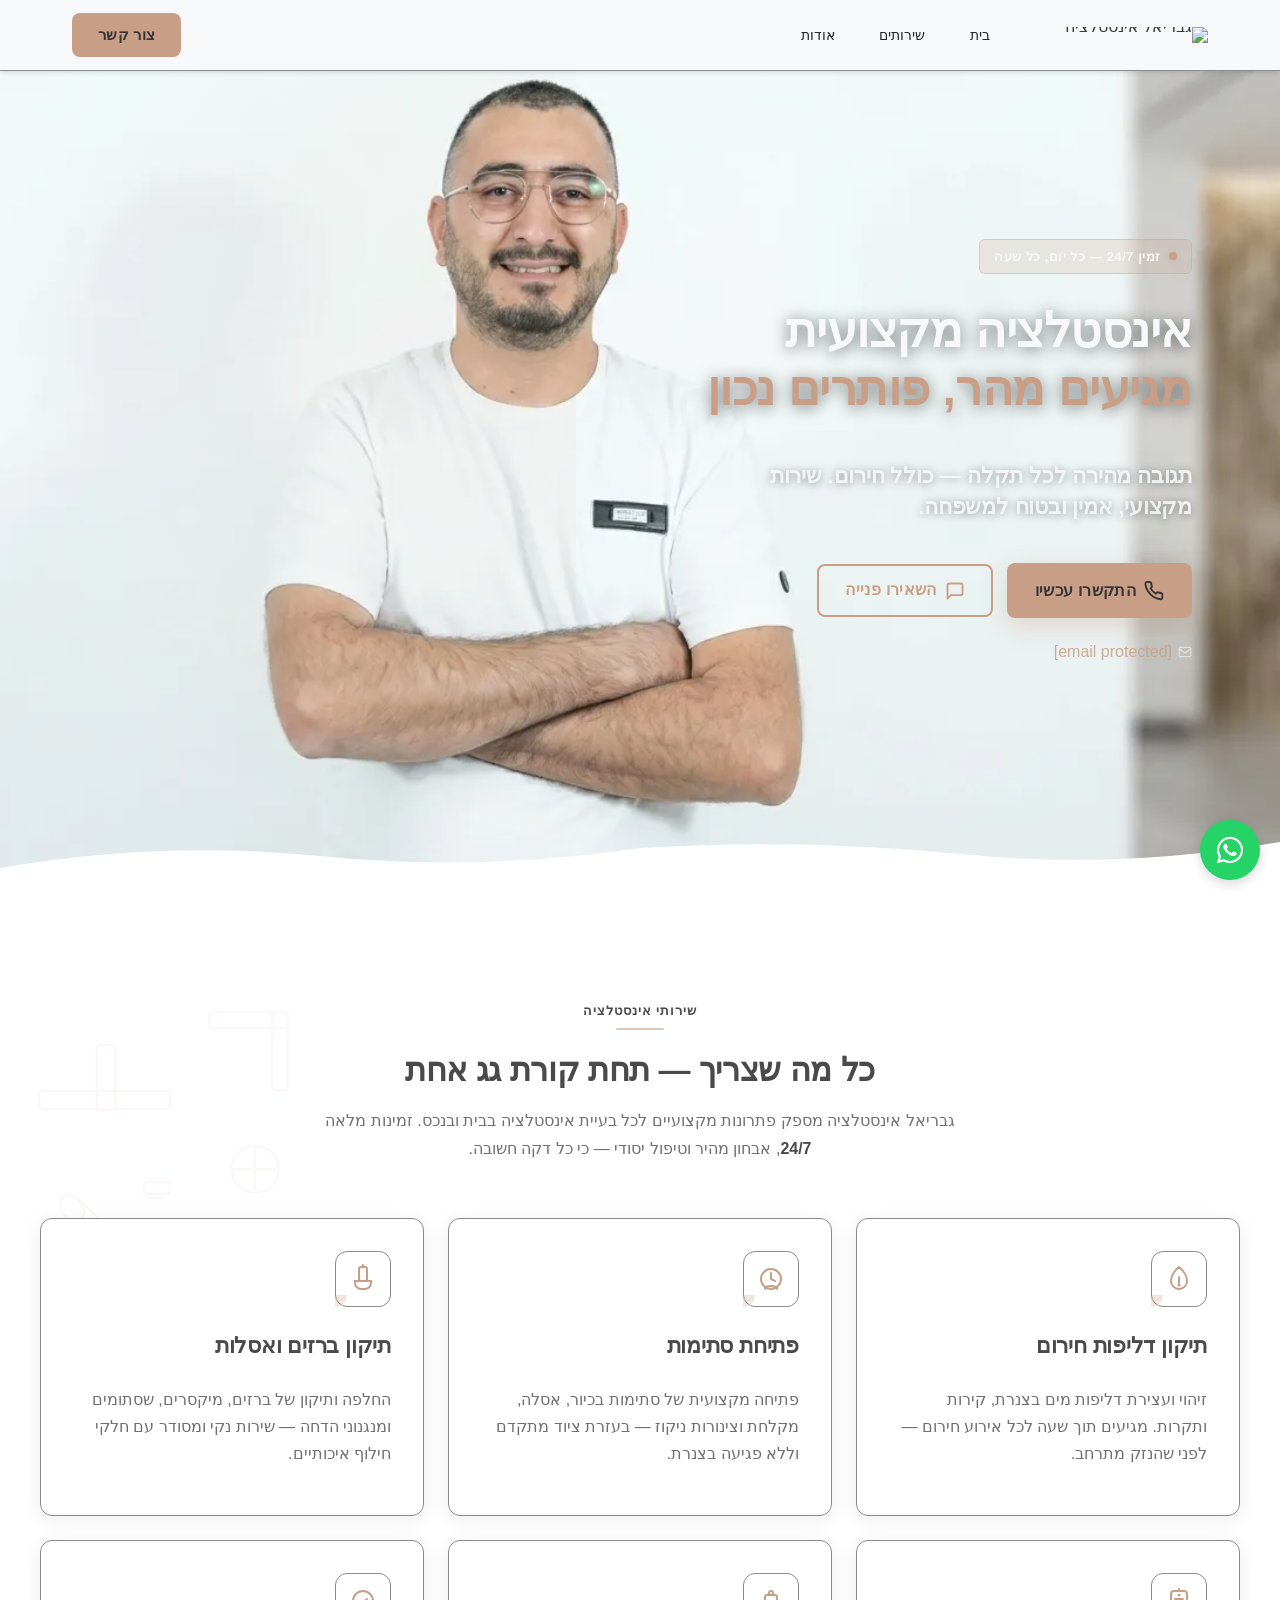
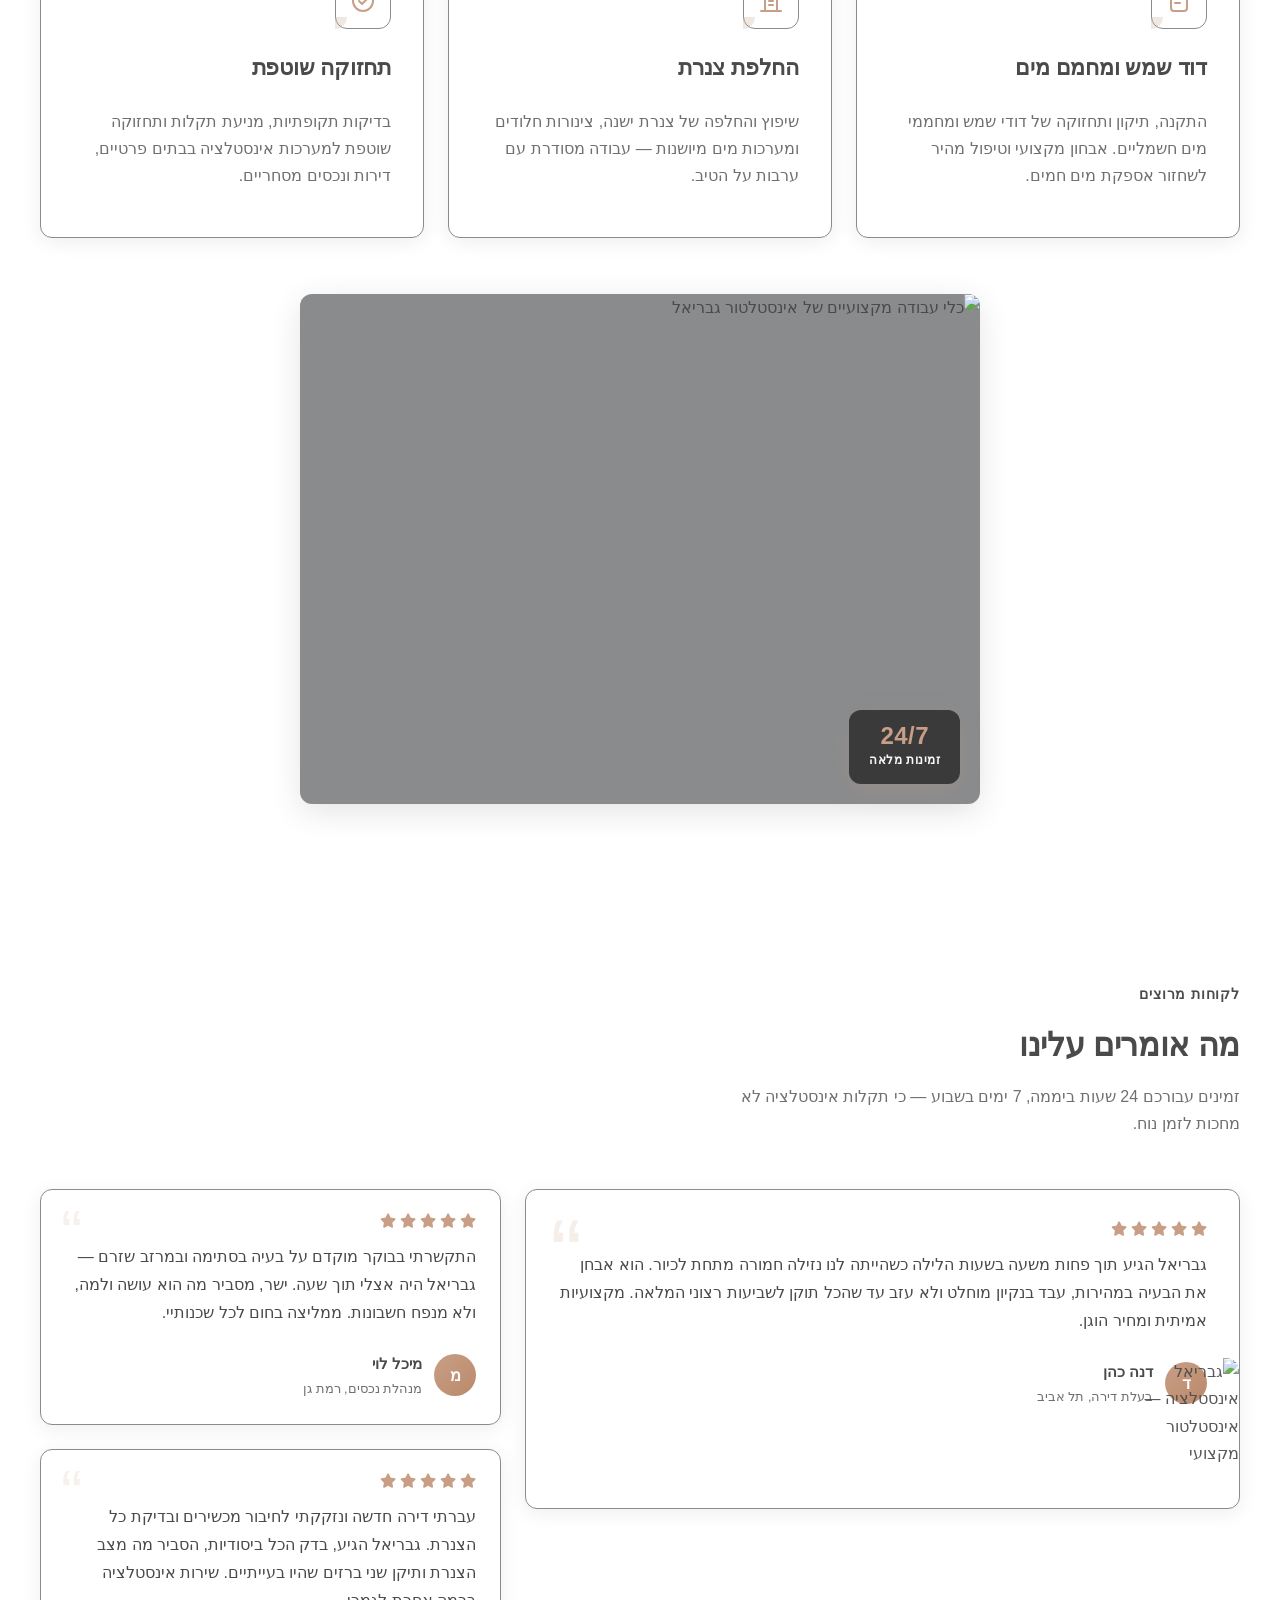
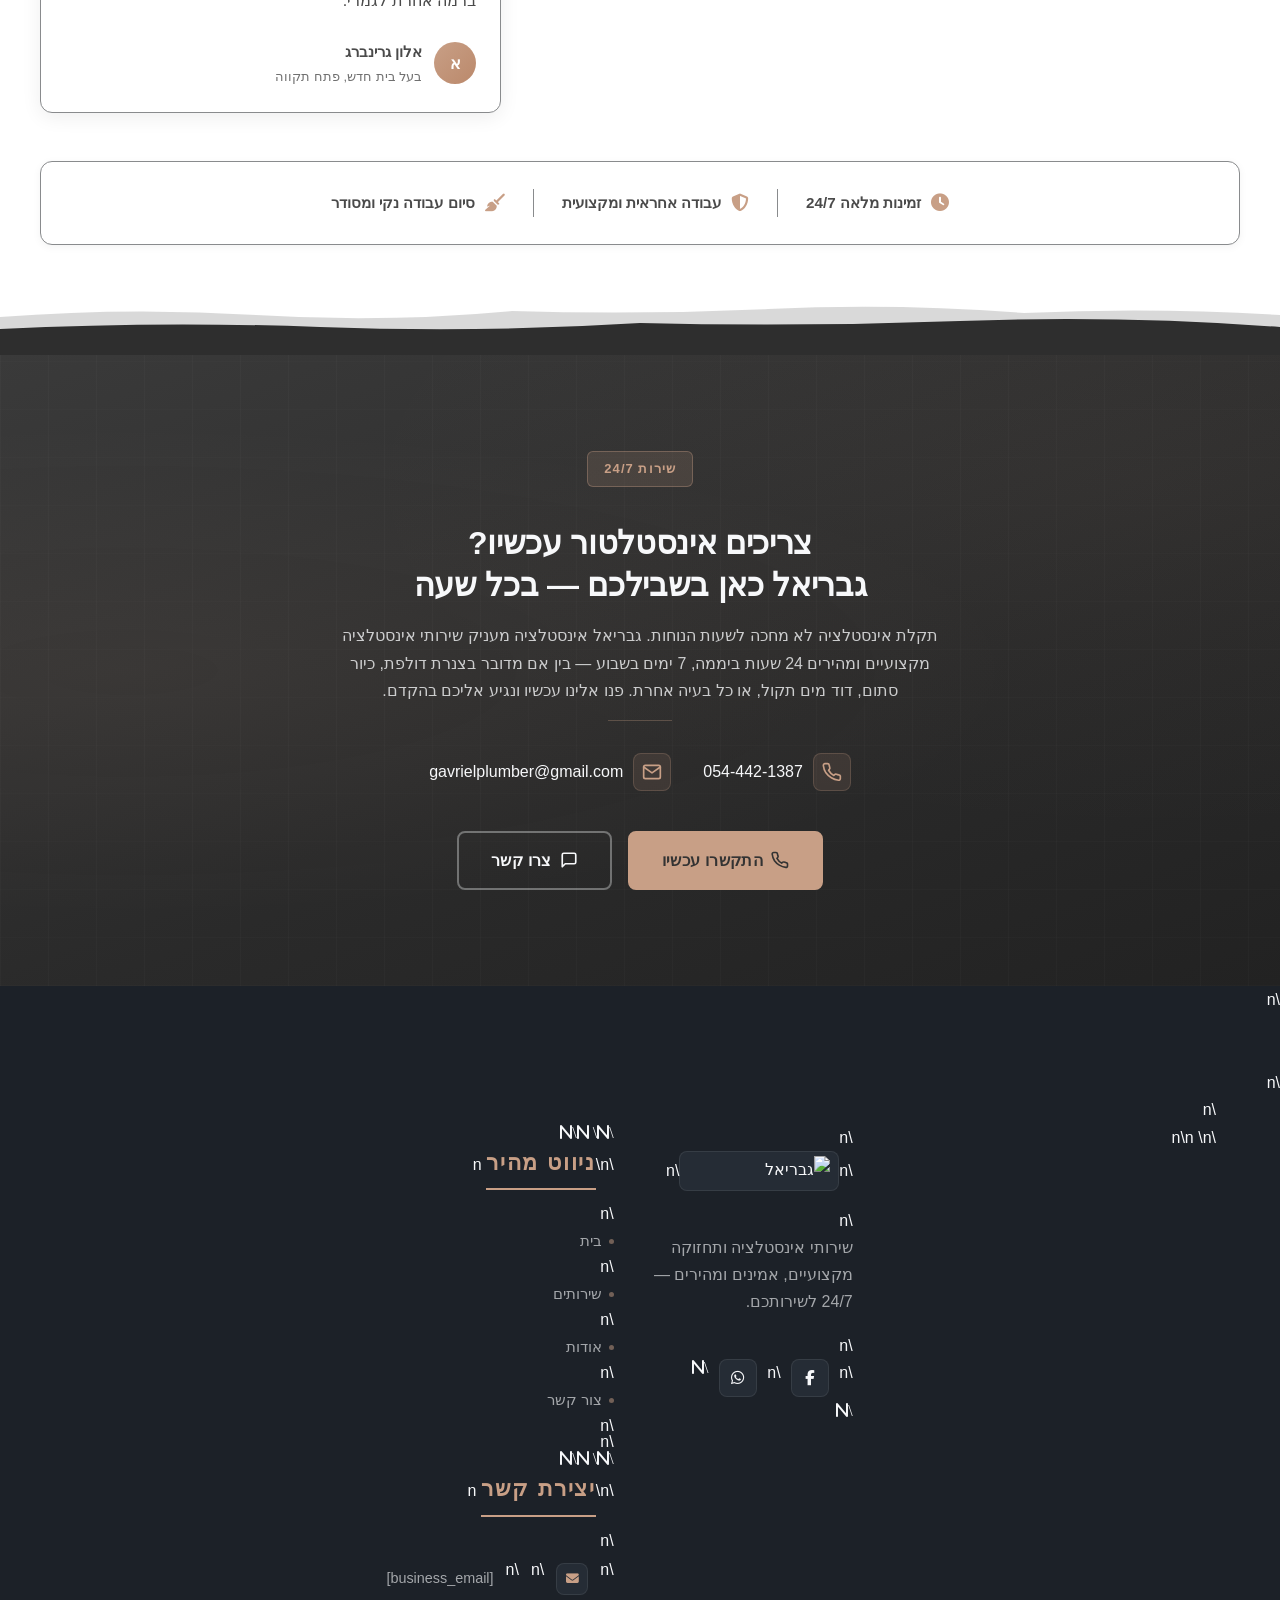
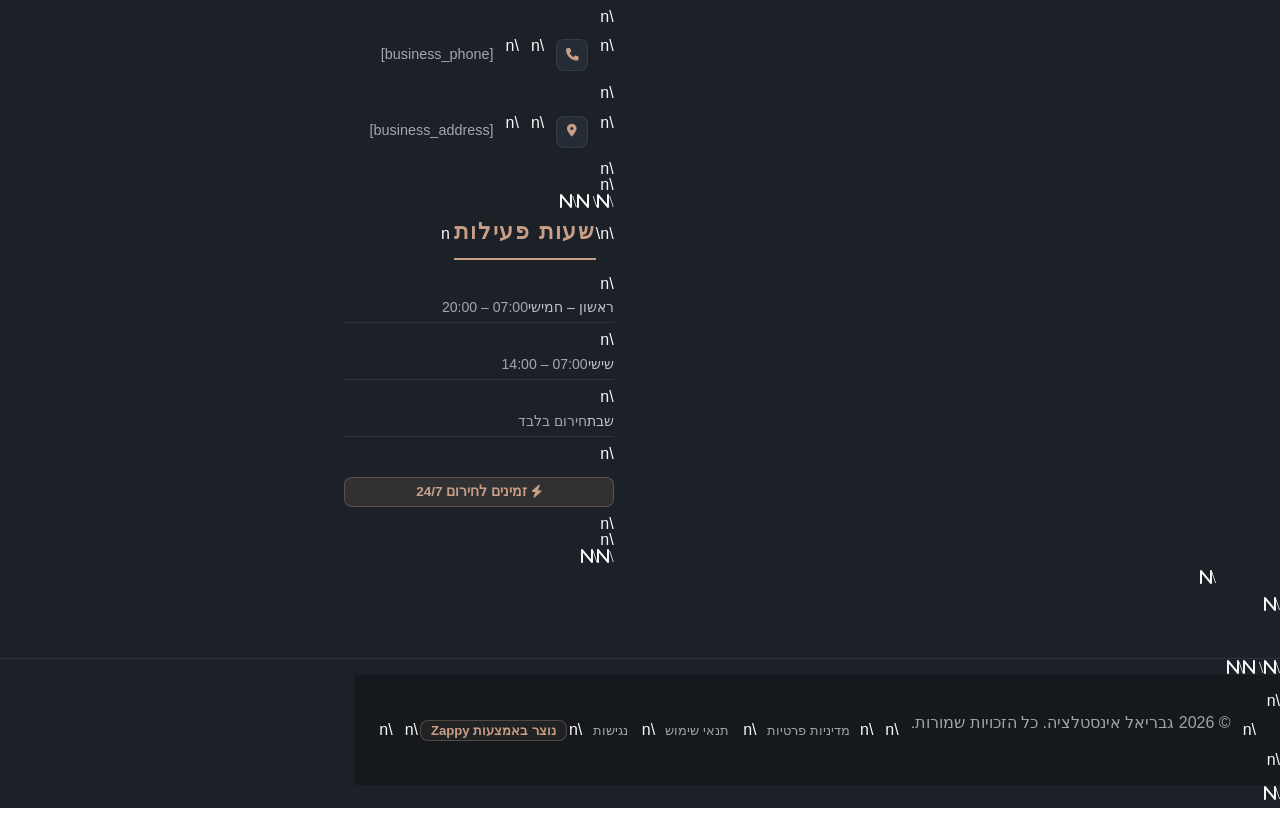
==== public/index.html @ a8f25901 "Incremental sync: 1 page(s) — update_image" ====
<!DOCTYPE html>
<html lang="he" dir="rtl">
<head>
    <meta charset="UTF-8">
    <meta name="viewport" content="width=device-width, initial-scale=1.0">
    <meta name="robots" content="index, follow">
    <title>שירותי אינסטלציה — גבריאל אינסטלציה</title>
    <meta name="description" content="גבריאל אינסטלציה מציע שירותי אינסטלציה מקצועיים 24 שעות ביממה. תקלת צנרת? נזילה דחופה? אנחנו כאן עבורך בכל שעה — מהיר, אמין ומנוסה.">
    <meta name="keywords" content="שירותי אינסטלציה, אינסטלטור דחוף 24 שעות, גבריאל אינסטלציה, אינסטלטור מקצועי, תיקון נזילות">
    
    <!-- Favicons -->
    <link rel="icon" type="image/x-icon" href="/assets/favicon.ico">
    <link rel="icon" type="image/png" sizes="16x16" href="/assets/favicon-16x16.png">
    <link rel="icon" type="image/png" sizes="32x32" href="/assets/favicon-32x32.png">
    <link rel="icon" type="image/png" sizes="48x48" href="/assets/favicon-48x48.png">
    <link rel="icon" type="image/png" sizes="192x192" href="/assets/favicon-192x192.png">
    <link rel="icon" type="image/png" sizes="512x512" href="/assets/favicon-512x512.png">
    <link rel="apple-touch-icon" href="/assets/apple-touch-icon.png">
    <!-- Zappy Analytics -->
<script>
(function() {
  'use strict';
  
  // Configuration
  var config = {
    websiteId: '5405b3c3-1eac-4d41-bb6d-a1b0790832ee',
    apiUrl: 'https://api.zappy5.com/api/analytics/track',
    sessionDuration: 30 * 60 * 1000, // 30 minutes
    visitorDuration: 30 * 24 * 60 * 60 * 1000, // 30 days
    trackPageViews: true,
    trackClicks: true,
    trackFormSubmissions: true
  };
  
  // Generate or retrieve persistent visitor ID (30 days)
  function getVisitorId() {
    var visitorKey = 'zappy_visitor_' + config.websiteId;
    var visitor = null;
    
    try {
      visitor = localStorage.getItem(visitorKey);
      if (visitor) {
        var visitorData = JSON.parse(visitor);
        var now = Date.now();
        
        // Check if visitor ID is still valid (30 days)
        if (now - visitorData.created < config.visitorDuration) {
          // Update last seen timestamp
          visitorData.lastSeen = now;
          localStorage.setItem(visitorKey, JSON.stringify(visitorData));
          return visitorData.id;
        }
      }
    } catch (e) {
      console.warn('Zappy Analytics: LocalStorage not available');
    }
    
    // Generate new visitor ID
    var newVisitorId = 'zv_' + Date.now() + '_' + Math.random().toString(36).substr(2, 9);
    
    try {
      localStorage.setItem(visitorKey, JSON.stringify({
        id: newVisitorId,
        created: Date.now(),
        lastSeen: Date.now()
      }));
    } catch (e) {
      // Continue without local storage
    }
    
    return newVisitorId;
  }
  
  // Generate or retrieve session ID (30 minutes)
  function getSessionId() {
    var sessionKey = 'zappy_session_' + config.websiteId;
    var session = null;
    
    try {
      session = sessionStorage.getItem(sessionKey);
      if (session) {
        var sessionData = JSON.parse(session);
        var now = Date.now();
        
        // Check if session is still valid
        if (now - sessionData.timestamp < config.sessionDuration) {
          // Update timestamp
          sessionData.timestamp = now;
          sessionStorage.setItem(sessionKey, JSON.stringify(sessionData));
          return sessionData.id;
        }
      }
    } catch (e) {
      console.warn('Zappy Analytics: SessionStorage not available');
    }
    
    // Generate new session ID
    var newSessionId = 'zs_' + Date.now() + '_' + Math.random().toString(36).substr(2, 9);
    
    try {
      sessionStorage.setItem(sessionKey, JSON.stringify({
        id: newSessionId,
        timestamp: Date.now()
      }));
    } catch (e) {
      // Continue without session storage
    }
    
    return newSessionId;
  }
  
  var visitorId = getVisitorId();
  var sessionId = getSessionId();
  
  // Track an event
  function trackEvent(eventType, data) {
    data = data || {};
    
    var eventData = {
      website_id: config.websiteId,
      event_type: eventType,
      page_path: window.location.pathname,
      referrer: document.referrer || 'direct',
      visitor_id: visitorId,
      session_id: sessionId,
      metadata: data
    };
    
    // Use sendBeacon if available (better for page unload events)
    if (navigator.sendBeacon) {
      var blob = new Blob([JSON.stringify(eventData)], { type: 'application/json' });
      navigator.sendBeacon(config.apiUrl, blob);
    } else {
      // Fallback to fetch
      fetch(config.apiUrl, {
        method: 'POST',
        headers: {
          'Content-Type': 'application/json'
        },
        body: JSON.stringify(eventData),
        keepalive: true
      }).catch(function(error) {
        console.warn('Zappy Analytics: Failed to track event', error);
      });
    }
  }
  
  // Track page view
  if (config.trackPageViews) {
    trackEvent('pageview', {
      title: document.title,
      url: window.location.href
    });
  }
  
  // Track clicks on important elements
  if (config.trackClicks) {
    document.addEventListener('click', function(e) {
      var target = e.target;
      
      // Track button clicks (counted as actions)
      if (target.tagName === 'BUTTON' || target.closest('button')) {
        var button = target.tagName === 'BUTTON' ? target : target.closest('button');
        trackEvent('click', {
          element: 'button',
          text: button.textContent.trim().substring(0, 100),
          id: button.id || null,
          class: button.className || null
        });
      }
      
      // Track link clicks (navigation - not counted as actions)
      else if (target.tagName === 'A' || target.closest('a')) {
        var link = target.tagName === 'A' ? target : target.closest('a');
        trackEvent('navigation', {
          element: 'link',
          text: link.textContent.trim().substring(0, 100),
          href: link.href,
          external: link.hostname !== window.location.hostname
        });
      }
    }, true);
  }
  
  // Track form submissions
  if (config.trackFormSubmissions) {
    document.addEventListener('submit', function(e) {
      var form = e.target;
      
      trackEvent('form_submit', {
        form_id: form.id || null,
        form_name: form.name || null,
        form_action: form.action || null,
        form_method: form.method || 'GET'
      });
    }, true);
  }
  
  // Track time on page (send on page unload)
  var pageLoadTime = Date.now();
  
  window.addEventListener('beforeunload', function() {
    var timeOnPage = Math.floor((Date.now() - pageLoadTime) / 1000); // in seconds
    
    trackEvent('page_unload', {
      time_on_page: timeOnPage,
      page_path: window.location.pathname
    });
  });
  
  // Expose tracking function globally for custom events
  window.zappyAnalytics = {
    track: trackEvent,
    getVisitorId: function() { return visitorId; },
    getSessionId: function() { return sessionId; }
  };
  
})();
</script>
<!-- End Zappy Analytics -->
    <meta property="og:title" content="שירותי אינסטלציה — גבריאל אינסטלציה">
    <meta property="og:description" content="גבריאל אינסטלציה מציע שירותי אינסטלציה מקצועיים 24 שעות ביממה. תקלת צנרת? נזילה דחופה? אנחנו כאן עבורך בכל שעה — מהיר, אמין ומנוסה.">
    <meta name="twitter:card" content="summary_large_image">
    <meta name="twitter:title" content="שירותי אינסטלציה — גבריאל אינסטלציה">
    <meta name="twitter:description" content="גבריאל אינסטלציה מציע שירותי אינסטלציה מקצועיים 24 שעות ביממה. תקלת צנרת? נזילה דחופה? אנחנו כאן עבורך בכל שעה — מהיר, אמין ומנוסה.">
    <meta property="og:type" content="website">
  <meta property="og:locale" content="he_IL">
  
  
  
  
  
  <link rel="stylesheet" href="https://cdnjs.cloudflare.com/ajax/libs/font-awesome/6.4.0/css/all.min.css">

    <!-- Favicons -->
    <link rel="icon" type="image/x-icon" href="/assets/favicon.ico">
    <link rel="icon" type="image/png" sizes="16x16" href="/assets/favicon-16x16.png">
    <link rel="icon" type="image/png" sizes="32x32" href="/assets/favicon-32x32.png">
    <link rel="icon" type="image/png" sizes="48x48" href="/assets/favicon-48x48.png">
    <link rel="icon" type="image/png" sizes="192x192" href="/assets/favicon-192x192.png">
    <link rel="icon" type="image/png" sizes="512x512" href="/assets/favicon-512x512.png">
    <link rel="apple-touch-icon" href="/assets/apple-touch-icon.png">
    <!-- Cookie Consent -->
    <link rel="stylesheet" href="https://cdn.jsdelivr.net/npm/vanilla-cookieconsent@3/dist/cookieconsent.css">
    <script src="https://cdn.jsdelivr.net/npm/vanilla-cookieconsent@3/dist/cookieconsent.umd.js"></script>
    <!-- Mickidum Accessibility Toolbar -->
    <script src="https://cdn.jsdelivr.net/gh/mickidum/acc_toolbar/acctoolbar/acctoolbar.min.js"></script>
    <link rel="stylesheet" href="/styles.css">

    <style id="zappy-dropdown-submenu-styles">
      /* ========== DESKTOP DROPDOWN SUBMENU STYLES ========== */
      /* Base styles for dropdown submenus - parent must be positioned */
      .nav-menu li:has(.sub-menu), nav li:has(.sub-menu), .navbar li:has(.sub-menu), #navMenu li:has(.sub-menu) { position: relative; }
      /* Submenu base - hidden by default */
      .nav-menu .sub-menu, nav .sub-menu, .navbar .sub-menu, #navMenu .sub-menu { display: block !important; position: absolute !important; top: 100%; left: 0; min-width: 220px; background: white; border-radius: 8px; box-shadow: 0 8px 25px rgba(0,0,0,0.15); padding: 8px 0; opacity: 0; visibility: hidden; transform: translateY(10px); transition: all 0.3s ease; z-index: 1000; list-style: none; pointer-events: none; }
      /* CRITICAL: Desktop hover styles to show dropdown */
      .nav-menu li:hover > .sub-menu, nav li:hover > .sub-menu, .navbar li:hover > .sub-menu, #navMenu li:hover > .sub-menu { opacity: 1 !important; visibility: visible !important; transform: translateY(0) !important; pointer-events: auto !important; }
      /* Submenu item styling */
      .sub-menu li { list-style: none; margin: 0; padding: 0; }
      .sub-menu a { display: block !important; padding: 10px 16px !important; color: var(--text-dark, #333) !important; font-weight: 500; text-decoration: none; white-space: nowrap; transition: background-color 0.2s; }
      .sub-menu .zappy-nav-child > a { padding-left: 28px !important; font-size: 0.9em !important; opacity: 0.85 !important; }
      [dir="rtl"] .sub-menu .zappy-nav-child > a, html[lang="he"] .sub-menu .zappy-nav-child > a, html[lang="ar"] .sub-menu .zappy-nav-child > a { padding-left: 10px !important; padding-right: 28px !important; }
      .sub-menu .zappy-nav-parent > a { font-weight: 600 !important; }
      .sub-menu a:hover { background-color: #f5f5f5; }
      /* RTL (Hebrew/Arabic) dropdown positioning */
      [dir="rtl"] .nav-menu .sub-menu, [dir="rtl"] nav .sub-menu, [dir="rtl"] .navbar .sub-menu, html[lang="he"] .nav-menu .sub-menu, html[lang="he"] nav .sub-menu, html[lang="he"] .navbar .sub-menu, html[lang="ar"] .nav-menu .sub-menu, html[lang="ar"] nav .sub-menu, html[lang="ar"] .navbar .sub-menu { left: auto !important; right: 0 !important; }
      /* Hide empty dropdown menus (exclude catalog sub-menus that use <a> children instead of <li>) */
      .sub-menu:empty, .sub-menu:not(:has(li:not(.zappy-hidden-menu-item))):not(:has(> a)), .sub-menu:not(:has(li)):not(:has(> a)) { display: none !important; opacity: 0 !important; visibility: hidden !important; pointer-events: none !important; }
      /* Desktop: show submenu on Menu Group hover */
      li:has(.menu-group-title):hover > .sub-menu { opacity: 1 !important; visibility: visible !important; transform: translateY(0) !important; pointer-events: auto !important; }
      /* Menu Group title styling */
      .nav-menu > li > .menu-group-title, #navMenu > li > .menu-group-title { display: inline-block; padding: 0.5rem 1rem; cursor: default; user-select: none; }
      
      /* ========== MOBILE SUBMENU STYLES ========== */
      @media (max-width: 768px) {
        .nav-menu .sub-menu, nav .sub-menu, .navbar .sub-menu, #navMenu .sub-menu { position: static !important; transform: none !important; box-shadow: none !important; background: transparent !important; max-height: 0; overflow: hidden; opacity: 0; visibility: hidden; transition: max-height 0.3s ease, opacity 0.3s ease; padding: 0 !important; border-radius: 0 !important; }
        .navbar .sub-menu.mobile-expanded, .nav-menu .sub-menu.mobile-expanded, #navMenu .sub-menu.mobile-expanded { max-height: none !important; overflow-y: visible !important; opacity: 1 !important; visibility: visible !important; padding: 8px 0 8px 16px !important; }
        [dir="rtl"] .sub-menu.mobile-expanded, html[lang="he"] .sub-menu.mobile-expanded { padding: 8px 16px 8px 0 !important; }
        /* Disable hover behavior on mobile */
        .nav-menu li:hover > .sub-menu, nav li:hover > .sub-menu, .navbar li:hover > .sub-menu, #navMenu li:hover > .sub-menu { opacity: 0; visibility: hidden; pointer-events: none; }
        .nav-menu li > .sub-menu.mobile-expanded, nav li > .sub-menu.mobile-expanded, .navbar li > .sub-menu.mobile-expanded, #navMenu li > .sub-menu.mobile-expanded { opacity: 1 !important; visibility: visible !important; pointer-events: auto !important; }
        .nav-menu li:has(.sub-menu), nav li:has(.sub-menu), .navbar li:has(.sub-menu), #navMenu li:has(.sub-menu) { display: flex !important; flex-wrap: wrap !important; align-items: center !important; position: relative !important; min-height: 44px !important; }
        .nav-menu li:has(.sub-menu) > a, nav li:has(.sub-menu) > a, .navbar li:has(.sub-menu) > a, #navMenu li:has(.sub-menu) > a { flex: 1 !important; min-width: 0 !important; }
        .nav-menu li:has(.sub-menu) > .menu-group-title, nav li:has(.sub-menu) > .menu-group-title, .navbar li:has(.sub-menu) > .menu-group-title, #navMenu li:has(.sub-menu) > .menu-group-title { flex: 1 !important; min-width: 0 !important; padding: 0 !important; line-height: inherit !important; }
        .nav-menu li:has(.sub-menu) > .sub-menu, nav li:has(.sub-menu) > .sub-menu, .navbar li:has(.sub-menu) > .sub-menu, #navMenu li:has(.sub-menu) > .sub-menu { flex-basis: 100% !important; width: 100% !important; }
        .nav-menu li:has(.sub-menu) > a [class*="chevron"], .nav-menu li:has(.sub-menu) > a [class*="arrow"], .nav-menu li:has(.sub-menu) > a .fa-chevron-down, .nav-menu li:has(.sub-menu) > a .fa-angle-down, nav li:has(.sub-menu) > a [class*="chevron"], nav li:has(.sub-menu) > a [class*="arrow"], #navMenu li:has(.sub-menu) > a [class*="chevron"], #navMenu li:has(.sub-menu) > a [class*="arrow"] { display: none !important; visibility: hidden !important; }
        .mobile-submenu-toggle { display: flex !important; align-items: center !important; justify-content: center !important; width: 44px !important; height: auto !important; background: transparent !important; border: none !important; cursor: pointer !important; color: var(--text-dark) !important; position: static !important; flex-shrink: 0 !important; align-self: stretch !important; z-index: 2 !important; padding: 0 !important; margin: 0 !important; }
        .mobile-submenu-toggle::after { content: '' !important; width: 0 !important; height: 0 !important; border-left: 6px solid transparent !important; border-right: 6px solid transparent !important; border-top: 7px solid currentColor !important; transition: transform 0.3s ease !important; }
        .mobile-submenu-toggle.expanded::after { transform: rotate(180deg) !important; }
        .sub-menu a { padding: 10px 0 !important; display: block !important; color: var(--text-dark) !important; white-space: normal !important; }
        .sub-menu .zappy-nav-child > a { padding-left: 28px !important; font-size: 0.9em !important; opacity: 0.85 !important; }
        [dir="rtl"] .sub-menu .zappy-nav-child > a, html[lang="he"] .sub-menu .zappy-nav-child > a, html[lang="ar"] .sub-menu .zappy-nav-child > a { padding-left: 0 !important; padding-right: 28px !important; }
        .sub-menu .zappy-nav-parent > a { font-weight: 600 !important; }
        .nav-menu.active, #navMenu.active { max-width: 100vw !important; overflow-x: hidden !important; box-sizing: border-box !important; }
        .navbar .sub-menu li a, nav.navbar .sub-menu li a, .zappy-products-dropdown .sub-menu a { color: var(--text-dark) !important; }
      }
      @media (min-width: 769px) { .mobile-submenu-toggle { display: none !important; } }
    </style>

    <style id="zappy-widget-visibility">
      html[dir="rtl"] .whatsapp-float { right: 20px !important; left: auto !important; }
      html[dir="ltr"] .whatsapp-float, html:not([dir]) .whatsapp-float { left: 20px !important; right: auto !important; }
      html[dir="rtl"] #mic-access-tool-general-button, html[dir="rtl"] .mic-access-tool-general-button,
      html[dir="rtl"] #mic-init-access-tool .mic-access-tool-general-button,
      html[dir="rtl"] #mic-init-access-tool #mic-access-tool-general-button,
      html[dir="rtl"] ._access-icon { left: 20px !important; right: auto !important; }
      html[dir="ltr"] #mic-access-tool-general-button, html[dir="ltr"] .mic-access-tool-general-button,
      html[dir="ltr"] #mic-init-access-tool .mic-access-tool-general-button,
      html[dir="ltr"] #mic-init-access-tool #mic-access-tool-general-button,
      html[dir="ltr"] ._access-icon,
      html:not([dir]) #mic-access-tool-general-button, html:not([dir]) .mic-access-tool-general-button,
      html:not([dir]) #mic-init-access-tool .mic-access-tool-general-button,
      html:not([dir]) #mic-init-access-tool #mic-access-tool-general-button,
      html:not([dir]) ._access-icon { right: 20px !important; left: auto !important; }
      @media (max-width: 768px) { .whatsapp-float { display: flex !important; } }
      @media (min-width: 769px) { .whatsapp-float { display: flex !important; } }
      @media (max-width: 768px) {
        #mic-access-tool-general-button, .mic-access-tool-general-button,
        #mic-init-access-tool .mic-access-tool-general-button, #mic-init-access-tool #mic-access-tool-general-button,
        ._access-icon { display: flex !important; visibility: visible !important; opacity: 1 !important; pointer-events: auto !important; }
        #mic-access-tool-box.opened-mic-access-tool, .mic-access-tool-box.opened-mic-access-tool,
        #mic-init-access-tool #mic-access-tool-box.opened-mic-access-tool {
          visibility: visible !important; opacity: 1 !important; pointer-events: auto !important;
        }
      }
      @media (min-width: 769px) {
        #mic-access-tool-general-button, .mic-access-tool-general-button,
        #mic-init-access-tool .mic-access-tool-general-button, #mic-init-access-tool #mic-access-tool-general-button,
        ._access-icon { display: flex !important; visibility: visible !important; opacity: 1 !important; pointer-events: auto !important; }
        #mic-access-tool-box.opened-mic-access-tool, .mic-access-tool-box.opened-mic-access-tool,
        #mic-init-access-tool #mic-access-tool-box.opened-mic-access-tool {
          visibility: visible !important; opacity: 1 !important; pointer-events: auto !important;
        }
      }
    </style>
</head>
<body>

  <nav class="navbar" dir="rtl">
  <button class="mobile-toggle" id="mobileToggle" aria-label="Menu">
    <svg class="hamburger-icon" width="24" height="24" viewBox="0 0 24 24" fill="none">
      <path d="M3 12h18M3 6h18M3 18h18" stroke="currentColor" stroke-width="2" stroke-linecap="round"></path>
    </svg>
    <svg class="close-icon" width="24" height="24" viewBox="0 0 24 24" fill="none" style="display: none;">
      <path d="M18 6L6 18M6 6l12 12" stroke="currentColor" stroke-width="2" stroke-linecap="round"></path>
    </svg>
  </button>

  <button class="phone-header-btn" data-phone="050-0000000" aria-label="Call">
    <svg width="20" height="20" viewBox="0 0 24 24" fill="currentColor">
      <path d="M22 16.92v3a2 2 0 0 1-2.18 2 19.79 19.79 0 0 1-8.63-3.07 19.5 19.5 0 0 1-6-6 19.79 19.79 0 0 1-3.07-8.67A2 2 0 0 1 4.11 2h3a2 2 0 0 1 2 1.72 12.84 12.84 0 0 0 .7 2.81 2 2 0 0 1-.45 2.11L8.09 9.91a16 16 0 0 0 6 6l1.27-1.27a2 2 0 0 1 2.11-.45 12.84 12.84 0 0 0 2.81.7A2 2 0 0 1 22 16.92z"></path>
    </svg>
  </button>

  <div class="nav-container">
    <div class="nav-right-group"><div class="nav-brand">
      <a href="/" class="logo-link">
        <img src="/assets/logo.webp" alt="גבריאל אינסטלציה" class="logo">
      </a>
    </div><ul class="nav-menu" id="navMenu"><li><a href="/">בית</a></li><li><a href="/services">שירותים</a></li><li><a href="/about">אודות</a></li></ul></div>

    

    <div class="nav-cta-container">
      <a href="/contact" class="nav-cta-btn">צור קשר</a>
    </div>
  </div>
</nav>
<script>

// Navbar Mobile Menu Toggle and Contrast Fix
(function() {
  // Use 'load' event instead of 'DOMContentLoaded' to ensure we run AFTER all other scripts
  window.addEventListener('load', function() {
    
    // FIX MOBILE BUTTON CONTRAST
    // Detect navbar background color and apply contrasting color to mobile buttons
    const navbar = document.querySelector('.navbar, nav, header');
    if (!navbar) {
      console.log('[Navbar] Navbar element not found');
      return;
    }
    
    // DECLARE VARIABLES EARLY to avoid Temporal Dead Zone errors
    // These are used in multiple places below
    let mobileToggle = document.getElementById('mobileToggle') ||
                       document.querySelector('.mobile-toggle') ||
                       document.querySelector('.hamburger') ||
                       document.querySelector('.hamburger-menu') ||
                       document.querySelector('.menu-toggle') ||
                       document.querySelector('.burger-menu') ||
                       document.querySelector('[aria-label="Menu"]') ||
                       document.querySelector('[aria-label="תפריט"]');
    
    const phoneBtn = document.querySelector('.phone-header-btn');
    
    const computedStyle = window.getComputedStyle(navbar);
    let bgColor = computedStyle.backgroundColor;
    
    console.log('[Navbar] Initial navbar background:', bgColor);
    
    // Check if background is transparent or rgba with 0 alpha
    const isTransparent = bgColor === 'transparent' || 
                         bgColor === 'rgba(0, 0, 0, 0)' ||
                         (bgColor.startsWith('rgba') && bgColor.includes(', 0)'));
    
    if (isTransparent) {
      // Check for background-image or gradient
      const bgImage = computedStyle.backgroundImage;
      if (bgImage && bgImage !== 'none') {
        console.log('[Navbar] Navbar has background image/gradient, using dark text');
        bgColor = 'rgb(240, 240, 240)'; // Assume light background
      } else {
        // Transparent navbar - check body background
        const bodyBg = window.getComputedStyle(document.body).backgroundColor;
        console.log('[Navbar] Navbar transparent, using body background:', bodyBg);
        bgColor = bodyBg;
      }
    }
    
    // Calculate luminance to determine if background is light or dark
    const rgb = bgColor.match(/\d+/g);
    if (rgb && rgb.length >= 3) {
      const r = parseInt(rgb[0]);
      const g = parseInt(rgb[1]);
      const b = parseInt(rgb[2]);
      const luminance = (0.299 * r + 0.587 * g + 0.114 * b) / 255;
      
      // Mobile button colors are set by Claude's AI-generated CSS (same as .nav-menu a)
      // No dynamic color overrides needed - colors come from the generated navbar CSS
      console.log('[Navbar] Mobile button colors preserved from Claude CSS (luminance:', luminance.toFixed(2) + ')');
      
      // FIX ICON SIZES - Ensure SVGs are properly sized and visible
      // INJECT CRITICAL CSS TO OVERRIDE ANY CONFLICTING RULES
      const criticalCSS = document.createElement('style');
      criticalCSS.id = 'zappy-mobile-nav-fix';
      const htmlLang = document.documentElement.lang || 'en';
      const htmlDir = document.documentElement.dir || 'ltr';
      // Check both dir attribute AND lang for RTL detection
      // dir="rtl" is the most reliable indicator
      const isRTL = htmlDir === 'rtl' || htmlLang === 'he' || htmlLang === 'ar';
      
      criticalCSS.textContent = `
        /* Hide mobile buttons on desktop, show only on mobile */
        @media (min-width: 769px) {
          .mobile-toggle,
          .phone-header-btn {
            display: none !important;
          }
        }
        
        /* Show and position mobile buttons correctly on mobile */
        @media (max-width: 768px) {
          .mobile-toggle,
          .phone-header-btn {
            position: absolute !important;
            top: 0 !important;
            bottom: 0 !important;
            margin-top: auto !important;
            margin-bottom: auto !important;
            z-index: 1001 !important;
            display: flex !important;
            align-items: center !important;
            justify-content: center !important;
            width: 36px !important;
            height: 36px !important;
            border-radius: 50% !important;
            border: none !important;
            cursor: pointer !important;
            padding: 6px !important;
            background: none !important;
            color: var(--nav-text, var(--text-dark)) !important;
            touch-action: manipulation !important;
            -webkit-tap-highlight-color: transparent !important;
          }
          
          /* LTR positioning (default): hamburger LEFT, phone RIGHT */
          html:not([dir="rtl"]):not([lang="he"]):not([lang="ar"]) .mobile-toggle,
          html[dir="ltr"] .mobile-toggle {
            left: 12px !important;
            right: auto !important;
          }
          html:not([dir="rtl"]):not([lang="he"]):not([lang="ar"]) .phone-header-btn,
          html[dir="ltr"] .phone-header-btn {
            right: 12px !important;
            left: auto !important;
          }
          
          /* RTL positioning: hamburger RIGHT, phone LEFT */
          html[dir="rtl"] .mobile-toggle,
          html[lang="he"] .mobile-toggle,
          html[lang="ar"] .mobile-toggle {
            right: 12px !important;
            left: auto !important;
          }
          html[dir="rtl"] .phone-header-btn,
          html[lang="he"] .phone-header-btn,
          html[lang="ar"] .phone-header-btn {
            left: 12px !important;
            right: auto !important;
          }
          
          /* CRITICAL: Ensure nav-container has min-height on mobile */
          /* All children are positioned absolutely/fixed on mobile, so height:auto collapses to 0 */
          .nav-container {
            min-height: 70px !important;
            position: relative !important;
          }
          
          /* Ensure SVG icons are properly sized and inherit color */
          .mobile-toggle svg,
          .phone-header-btn svg {
            width: 24px !important;
            height: 24px !important;
            /* Don't force display - let JavaScript control hamburger/close toggle */
          }
          
          /* Reset nav-cta-container on mobile - remove desktop box-shadow/padding */
          /* that creates a visible ghost box when CTA button is hidden */
          .nav-cta-container {
            box-shadow: none !important;
            padding: 0 !important;
          }
          
          /* Hide nav-cta-container entirely on mobile when there's no lang-switcher */
          /* (only the CTA button is inside, and it's hidden on mobile) */
          .nav-cta-container:not(:has(.lang-switcher)) {
            display: none !important;
          }
          
          /* CRITICAL: Prevent hero image fade gradient from bleeding over headline text */
          /* The .image-fade-gradient has bottom: -30px (extends below parent) */
          /* On mobile stacked layout, this overlaps the h1 text below the image */
          .hero-image-column {
            overflow: hidden !important;
          }
          .image-fade-gradient {
            bottom: 0 !important;
          }
          
          /* Hide desktop language switcher on mobile - hamburger menu handles it */
          /* High specificity to override stored CSS */
          .lang-switcher,
          .nav-cta-container .lang-switcher,
          .nav-container .lang-switcher,
          .navbar .lang-switcher,
          .navbar .nav-cta-container .lang-switcher {
            display: none !important;
          }
        }
      `;
      
      // Remove existing fix if present and inject new one
      const existing = document.getElementById('zappy-mobile-nav-fix');
      if (existing) existing.remove();
      document.head.appendChild(criticalCSS);
      
      console.log('[Navbar] Critical CSS injected for mobile nav positioning');
      
      // ONLY apply inline positioning styles on mobile viewport
      // On desktop, the CSS handles hiding these buttons with display: none
      // Inline styles were breaking desktop layout by overriding CSS
      const isMobileViewport = window.innerWidth <= 768;
      
      if (mobileToggle) {
        // Icon sizing applies to all viewports for consistency
        const hamburgerIcon = mobileToggle.querySelector('.hamburger-icon');
        const closeIcon = mobileToggle.querySelector('.close-icon');
        
        if (hamburgerIcon) {
          hamburgerIcon.style.setProperty('width', '24px', 'important');
          hamburgerIcon.style.setProperty('height', '24px', 'important');
          hamburgerIcon.style.setProperty('display', 'block', 'important'); // Show hamburger by default
        }
        if (closeIcon) {
          closeIcon.style.setProperty('width', '24px', 'important');
          closeIcon.style.setProperty('height', '24px', 'important');
          closeIcon.style.setProperty('display', 'none', 'important'); // Hide close icon by default
        }
        
        // ONLY set positioning inline styles on mobile
        if (isMobileViewport) {
          mobileToggle.style.setProperty('position', 'absolute', 'important');
          mobileToggle.style.setProperty('top', '0', 'important');
          mobileToggle.style.setProperty('bottom', '0', 'important');
          mobileToggle.style.setProperty('margin-top', 'auto', 'important');
          mobileToggle.style.setProperty('margin-bottom', 'auto', 'important');
          mobileToggle.style.setProperty('z-index', '1001', 'important');
          
          // Clear any inline left/right so CSS can take over based on html[dir]
          mobileToggle.style.removeProperty('left');
          mobileToggle.style.removeProperty('right');
          
          console.log('[Navbar] Mobile toggle positioning applied (mobile viewport)');
        } else {
          // On desktop, clear any positioning styles to let CSS handle it
          mobileToggle.style.removeProperty('position');
          mobileToggle.style.removeProperty('top');
          mobileToggle.style.removeProperty('transform');
          mobileToggle.style.removeProperty('z-index');
          mobileToggle.style.removeProperty('left');
          mobileToggle.style.removeProperty('right');
          console.log('[Navbar] Desktop viewport - cleared mobile toggle inline positioning');
        }
      }
      
      if (phoneBtn) {
        // Icon sizing applies to all viewports
        const phoneIcon = phoneBtn.querySelector('svg');
        if (phoneIcon) {
          phoneIcon.style.width = '24px';
          phoneIcon.style.height = '24px';
          phoneIcon.setAttribute('width', '24');
          phoneIcon.setAttribute('height', '24');
        }
        
        // ONLY set positioning inline styles on mobile
        if (isMobileViewport) {
          phoneBtn.style.setProperty('position', 'absolute', 'important');
          phoneBtn.style.setProperty('top', '0', 'important');
          phoneBtn.style.setProperty('bottom', '0', 'important');
          phoneBtn.style.setProperty('margin-top', 'auto', 'important');
          phoneBtn.style.setProperty('margin-bottom', 'auto', 'important');
          phoneBtn.style.setProperty('z-index', '1001', 'important');
          
          // Clear any inline left/right so CSS can take over based on html[dir]
          phoneBtn.style.removeProperty('left');
          phoneBtn.style.removeProperty('right');
          
          console.log('[Navbar] Phone button positioning applied (mobile viewport)');
        } else {
          // On desktop, clear any positioning styles to let CSS handle it
          phoneBtn.style.removeProperty('position');
          phoneBtn.style.removeProperty('top');
          phoneBtn.style.removeProperty('transform');
          phoneBtn.style.removeProperty('z-index');
          phoneBtn.style.removeProperty('left');
          phoneBtn.style.removeProperty('right');
          console.log('[Navbar] Desktop viewport - cleared phone button inline positioning');
        }
      }
    } else {
      console.log('[Navbar] Could not parse background color:', bgColor);
    }
    
    // MOBILE MENU TOGGLE
    // Re-query in case DOM changed (mobileToggle already declared at top of function)
    mobileToggle = document.getElementById('mobileToggle') ||
                   document.querySelector('.mobile-toggle') ||
                   document.querySelector('.hamburger') ||
                   document.querySelector('.hamburger-menu') ||
                   document.querySelector('.menu-toggle') ||
                   document.querySelector('.burger-menu') ||
                   document.querySelector('[aria-label="Menu"]') ||
                   document.querySelector('[aria-label="תפריט"]');
    
    // EXPANDED SEARCH: Find nav menu by ID or class
    const navMenu = document.getElementById('navMenu') ||
                  document.querySelector('.nav-menu') ||
                  document.querySelector('.nav-links') ||
                  document.querySelector('nav ul:not(.submenu)');
    
    if (!mobileToggle || !navMenu) {
      console.log('[Navbar] Mobile toggle or menu not found:', { toggle: !!mobileToggle, menu: !!navMenu });
      return;
    }
    
    // Ensure navMenu has ID for CSS targeting
    if (!navMenu.id) {
      navMenu.id = 'navMenu';
    }
    
    console.log('[Navbar] Initializing mobile menu...');
    
    // Remove any existing event listeners by cloning the button
    const newToggle = mobileToggle.cloneNode(true);
    mobileToggle.parentNode.replaceChild(newToggle, mobileToggle);
    
    // Toggle menu handler (shared by click and touchend)
    function handleToggle(e) {
      e.preventDefault();
      e.stopPropagation();
      
      const hamburgerIcon = newToggle.querySelector('.hamburger-icon');
      const closeIcon = newToggle.querySelector('.close-icon');
      const isActive = navMenu.classList.contains('active');
      
      if (isActive) {
        // Close menu
        navMenu.classList.remove('active');
        if (hamburgerIcon) hamburgerIcon.style.setProperty('display', 'block', 'important');
        if (closeIcon) closeIcon.style.setProperty('display', 'none', 'important');
        document.body.style.overflow = '';
        console.log('[Navbar] Menu closed');
      } else {
        // Open menu
        navMenu.classList.add('active');
        if (hamburgerIcon) hamburgerIcon.style.setProperty('display', 'none', 'important');
        if (closeIcon) closeIcon.style.setProperty('display', 'block', 'important');
        document.body.style.overflow = 'hidden';
        console.log('[Navbar] Menu opened');
      }
    }
    
    // Use click for desktop/emulation and touchend as iOS Safari fallback.
    // Prevent double-fire with a timestamp guard.
    var lastToggleTime = 0;
    function guardedToggle(e) {
      var now = Date.now();
      if (now - lastToggleTime < 300) return;
      lastToggleTime = now;
      handleToggle(e);
    }
    
    newToggle.addEventListener('click', guardedToggle);
    newToggle.addEventListener('touchend', guardedToggle);
    
    // Close menu when clicking nav links (but NOT dropdown toggles)
    const navLinks = navMenu.querySelectorAll('a');
    navLinks.forEach(function(link) {
      link.addEventListener('click', function() {
        // Don't close if it's a dropdown child (unless it's a real navigation link)
        if (this.getAttribute('href') === '#') return;
        
        const hamburgerIcon = newToggle.querySelector('.hamburger-icon');
        const closeIcon = newToggle.querySelector('.close-icon');
        
        navMenu.classList.remove('active');
        if (hamburgerIcon) hamburgerIcon.style.setProperty('display', 'block', 'important');
        if (closeIcon) closeIcon.style.setProperty('display', 'none', 'important');
        document.body.style.overflow = '';
        console.log('[Navbar] Menu closed (link clicked)');
      });
    });
    
    // DROPDOWN MENU TOGGLE (for mobile and touch devices)
    var dropdownToggles = navMenu.querySelectorAll('.dropdown-toggle');
    dropdownToggles.forEach(function(toggle) {
      toggle.addEventListener('click', function(e) {
        e.preventDefault();
        e.stopPropagation();
        var parent = this.closest('.nav-dropdown');
        if (!parent) return;
        
        // Close other open dropdowns at the same level
        var siblings = parent.parentNode.querySelectorAll('.nav-dropdown.open');
        siblings.forEach(function(sib) {
          if (sib !== parent) sib.classList.remove('open');
        });
        
        parent.classList.toggle('open');
        console.log('[Navbar] Dropdown toggled:', parent.classList.contains('open') ? 'open' : 'closed');
      });
    });
    
    // Close dropdowns when clicking outside
    document.addEventListener('click', function(e) {
      if (!e.target.closest('.nav-dropdown')) {
        var openDropdowns = document.querySelectorAll('.nav-dropdown.open');
        openDropdowns.forEach(function(dd) { dd.classList.remove('open'); });
      }
    });
    
    console.log('[Navbar] Dropdown handlers initialized for ' + dropdownToggles.length + ' dropdowns');
    
    // Phone button functionality (phoneBtn already declared at top of function)
    if (phoneBtn) {
      phoneBtn.addEventListener('click', function() {
        // Get phone number from placeholder in page or use default
        const phoneLinks = document.querySelectorAll('a[href^="tel:"]');
        const phoneNumber = phoneLinks.length > 0 
          ? phoneLinks[0].getAttribute('href').replace('tel:', '')
          : '[business_phone]';
        
        window.location.href = 'tel:' + phoneNumber;
        console.log('[Navbar] Phone button clicked');
      });
    }
    
    console.log('[Navbar] Mobile menu initialized successfully');
    
    // WhatsApp button visibility is now controlled via CSS (siteSettings).
    // No JS-based desktop hiding — the button is visible on both mobile and desktop by default.
  });
})();

</script>
  
  <main>
    <section class="index-hero-section" data-layout-spec="בית-hero" dir="rtl" data-hero-type="fullscreen-scrim" id="index-hero-section" style="position: relative; overflow: hidden; background-repeat: no-repeat; --zappy-bg-overlay: rgba(20, 16, 12, 0.83); --zappy-bg-image: url(&quot;assets/business-general-hero-upload-1778321651366.webp&quot;); background-image: url(&quot;assets/business-general-hero-upload-1778322274741-c3qhbc.webp?v=1778322276891&quot;) !important; cursor: url(&quot;data:image/svg+xml,%3Csvg width='18' height='18' viewBox='0 0 50 50' fill='none' xmlns='http://www.w3.org/2000/svg'%3E%3Cpath d='M29.2344 9.93125L4.87351 34.2922C4.67351 34.4922 4.52976 34.7437 4.46101 35.0203L1.60789 46.4984C1.47664 47.0312 1.63289 47.5922 2.02039 47.9797C2.40945 48.3688 2.97351 48.5219 3.50164 48.3922L14.9798 45.5406C15.2548 45.4719 15.5063 45.3297 15.7079 45.1281L40.0688 20.7672L29.2344 9.93125Z' fill='%23FF0083'/%3E%3Cpath d='M46.1937 3.80781C43.2062 0.820311 38.3468 0.820311 35.3578 3.80781L31.4421 7.72344L42.2781 18.5594L46.1937 14.6437C49.1812 11.6547 49.1812 6.79531 46.1937 3.80781Z' fill='%23FF0083'/%3E%3C/svg%3E&quot;) 2 13, pointer !important; background-size: cover !important; background-position: 76% 72% !important;" data-zappy-bg-color="" data-zappy-bg-image="assets/business-general-hero-upload-1778322274741-c3qhbc.webp" data-zappy-bg-overlay-color="#14100c" data-zappy-bg-overlay-opacity="83" data-zappy-bg-video-type="" data-zappy-bg-video-url="" data-element-id="zappy-hero-bg-index-hero-section" data-element-type="background-image" data-zappy-bg-position="76% 72%" data-zappy-bg-zoom="0.5" data-zappy-bg-type="image">
  <!-- Background Image -->
  <div data-zappy-zoom-wrapper="true" data-element-id="img-1778169510355-1g99sz4vn" data-element-type="image" data-zappy-zoom-wrapper-width-mode="full" style="position: absolute !important; top: 0px !important; left: 0px !important; width: 100% !important; height: 100% !important; max-width: none !important; margin-left: 0px !important; margin-right: 0px !important; display: none; z-index: 1 !important; overflow: hidden !important" data-zappy-zoom-clip="true" data-zappy-wrapper-margins-applied="true" data-zappy-zoom-wrapper-align="center" data-zappy-original-bg="hidden"><img data-hero-bg="true" data-placeholder="index-hero-image-1" data-context="Professional Israeli plumber Gabriel in a bright, airy studio-like setting, photographed from upper body to waist, wearing clean work clothes, looking confident and approachable. Background shows plumbing tools, copper fittings, pipes, and valves arranged naturally as environmental props — not floating objects. Warm neutral tones, professional portrait lighting, calm and trustworthy atmosphere." width="1200" height="700" src="/assets/business-general-hero-upload-1778322274741-c3qhbc.webp?v=1778322276891" alt="גבריאל אינסטלציה - אינסטלטור מקצועי" class="hero-bg-img" data-hero-background="true" data-element-type="image" data-element-id="img-1778169510355-1g99sz4vn" style="min-width: 200px; min-height: 150px; cursor: pointer; border-radius: 8px; object-position: 50% 30% !important; width: 100%; height: 100%; object-fit: cover; margin: 0px !important; position: absolute !important; left: 0% !important; top: 0% !important; max-width: none !important; max-height: none !important; display: block !important;" data-zappy-zoom="1" data-zappy-object-position="50% 30%"></div>

  <!-- Scrim Overlay -->
  <div class="hero-scrim" aria-hidden="true" style="display: none; opacity: 1" data-zappy-original-bg="hidden"></div>

  <!-- Decorative tool texture motif -->
  <div class="hero-tool-motif" aria-hidden="true"></div>

  <!-- Content -->
  <div class="hero-container">
    <div class="hero-content-group">

      <!-- Badge -->
      <div class="hero-badge">
        <span class="hero-badge-dot"></span>
        <span>זמין 24/7 — כל יום, כל שעה</span>
      </div>

      <!-- H1 -->
      <h1 class="hero-h1" style="max-width: 1221px; margin-left: auto; margin-right: auto; text-align: right;" data-zappy-text-width="custom">אינסטלציה מקצועית<br><span class="hero-accent-word" style="">מגיעים מהר, פותרים נכון</span></h1>

      <!-- Subtitle -->
      <h3 class="hero-subtitle">תגובה מהירה לכל תקלה — כולל חירום. שירות מקצועי, אמין ובטוח למשפחה.</h3>

      <!-- CTAs -->
      <div class="hero-ctas">
        <a href="tel:0544421387" class="hero-btn-primary" data-element-type="button" data-element-id="btn-1778169510344-rea97t4zm" data-native-element="true" style="outline: none;">
          <svg data-element-type="icon" data-icon-type="svg" xmlns="http://www.w3.org/2000/svg" width="20" height="20" viewBox="0 0 24 24" fill="none" stroke="currentColor" stroke-width="2.2" stroke-linecap="round" stroke-linejoin="round" aria-hidden="true"><path d="M22 16.92v3a2 2 0 0 1-2.18 2 19.79 19.79 0 0 1-8.63-3.07A19.5 19.5 0 0 1 4.69 12 19.79 19.79 0 0 1 1.61 3.41 2 2 0 0 1 3.6 1.24h3a2 2 0 0 1 2 1.72c.127.96.361 1.903.7 2.81a2 2 0 0 1-.45 2.11L7.91 8.8a16 16 0 0 0 6.29 6.29l.96-.96a2 2 0 0 1 2.11-.45c.907.339 1.85.573 2.81.7A2 2 0 0 1 22 16.92z"></path></svg>
          התקשרו עכשיו
        </a>
        <a href="/contact" class="hero-btn-secondary btn btn-outline btn-secondary" data-element-type="button" data-element-id="btn-1778169510344-lyhoulii1" data-native-element="true" style="color: rgb(200, 159, 134) !important; border-color: rgb(200, 159, 134) !important; background-color: transparent !important; background-image: none !important;">
          <svg data-element-type="icon" data-icon-type="svg" xmlns="http://www.w3.org/2000/svg" width="20" height="20" viewBox="0 0 24 24" fill="none" stroke="currentColor" stroke-width="2.2" stroke-linecap="round" stroke-linejoin="round" aria-hidden="true"><path d="M21 15a2 2 0 0 1-2 2H7l-4 4V5a2 2 0 0 1 2-2h14a2 2 0 0 1 2 2z"></path></svg>
          השאירו פנייה
        </a>
      </div>

      <!-- Micro contact line -->
      <p class="hero-micro-contact" style="">
        <svg data-element-type="icon" data-icon-type="svg" xmlns="http://www.w3.org/2000/svg" width="14" height="14" viewBox="0 0 24 24" fill="none" stroke="currentColor" stroke-width="2" stroke-linecap="round" stroke-linejoin="round" aria-hidden="true" style="cursor: pointer;"><rect width="20" height="16" x="2" y="4" rx="2"></rect><path d="m22 7-8.97 5.7a1.94 1.94 0 0 1-2.06 0L2 7"></path></svg>
        <a href="/cdn-cgi/l/email-protection#83e4e2f5f1eae6eff3eff6eee1e6f1c3e4eee2eaefade0ecee"><span class="__cf_email__" data-cfemail="d9beb8afabb0bcb5a9b5acb4bbbcab99beb4b8b0b5f7bab6b4">[email&nbsp;protected]</span></a>
      </p>

    </div>
  </div>

  <!-- Bottom diagonal divider -->
  <div class="hero-divider-wrapper">
    <svg data-no-icon-edit="true" aria-hidden="true" viewBox="0 0 1440 80" preserveAspectRatio="none" xmlns="http://www.w3.org/2000/svg">
      <path d="M0,80 L0,48 Q180,20 360,36 T720,28 Q900,18 1080,34 T1440,22 L1440,80 Z" fill="var(--bg-light)"></path>
    </svg>
  </div>

</section>

<section class="index-services-section" dir="rtl" data-layout-spec="בית-services">
  <!-- Decorative background: faint pipe fittings -->
  <div class="index-services-bg-decor" aria-hidden="true">
    <svg data-no-icon-edit="true" aria-hidden="true" viewBox="0 0 520 480" fill="none" xmlns="http://www.w3.org/2000/svg" preserveAspectRatio="xMinYMid meet">
      <!-- Pipe T-junction -->
      <rect x="60" y="200" width="200" height="28" rx="6" stroke="#C89F86" stroke-width="3" fill="none"></rect>
      <rect x="148" y="130" width="28" height="100" rx="6" stroke="#C89F86" stroke-width="3" fill="none"></rect>
      <!-- Elbow -->
      <rect x="320" y="80" width="120" height="24" rx="6" stroke="#C89F86" stroke-width="3" fill="none"></rect>
      <rect x="416" y="80" width="24" height="120" rx="6" stroke="#C89F86" stroke-width="3" fill="none"></rect>
      <!-- Valve circle -->
      <circle cx="390" cy="320" r="36" stroke="#C89F86" stroke-width="3" fill="none"></circle>
      <line x1="354" y1="320" x2="426" y2="320" stroke="#C89F86" stroke-width="3"></line>
      <line x1="390" y1="284" x2="390" y2="356" stroke="#C89F86" stroke-width="3"></line>
      <!-- Wrench outline -->
      <ellipse cx="110" cy="380" rx="16" ry="22" stroke="#C89F86" stroke-width="3" fill="none" transform="rotate(-35 110 380)"></ellipse>
      <line x1="120" y1="365" x2="170" y2="415" stroke="#C89F86" stroke-width="3"></line>
      <!-- Small coupling rings -->
      <rect x="220" y="340" width="40" height="18" rx="4" stroke="#C89F86" stroke-width="2.5" fill="none"></rect>
      <rect x="228" y="334" width="24" height="6" rx="2" stroke="#C89F86" stroke-width="2" fill="none"></rect>
      <rect x="228" y="358" width="24" height="6" rx="2" stroke="#C89F86" stroke-width="2" fill="none"></rect>
    </svg>
  </div>

  <div class="index-services-container">
    <!-- Intro block -->
    <div class="index-services-intro">
      <span class="index-services-label">שירותי אינסטלציה</span>
      <h2 class="index-services-heading">כל מה שצריך — תחת קורת גג אחת</h2>
      <p class="index-services-subtext">גבריאל אינסטלציה מספק פתרונות מקצועיים לכל בעיית אינסטלציה בבית ובנכס. זמינות מלאה <strong>24/7</strong>, אבחון מהיר וטיפול יסודי — כי כל דקה חשובה.</p>
    </div>

    <!-- Cards grid -->
    <div class="index-services-grid">

      <!-- Card 1 -->
      <article class="index-services-card">
        <div class="index-services-icon-wrap">
          <svg data-element-type="icon" data-icon-type="svg" width="32" height="32" viewBox="0 0 32 32" fill="none" xmlns="http://www.w3.org/2000/svg" aria-hidden="true">
            <path d="M16 4C16 4 8 10 8 18a8 8 0 0016 0c0-8-8-14-8-14z" stroke="currentColor" stroke-width="2" stroke-linejoin="round" fill="none"></path>
            <path d="M16 20v-6" stroke="currentColor" stroke-width="2" stroke-linecap="round"></path>
            <circle cx="16" cy="22" r="1.5" fill="currentColor"></circle>
          </svg>
        </div>
        <div class="index-services-card-body">
          <h3 class="index-services-card-title">תיקון דליפות חירום</h3>
          <p class="index-services-card-text">זיהוי ועצירת דליפות מים בצנרת, קירות ותקרות. מגיעים תוך שעה לכל אירוע חירום — לפני שהנזק מתרחב.</p>
        </div>
      </article>

      <!-- Card 2 -->
      <article class="index-services-card">
        <div class="index-services-icon-wrap">
          <svg data-element-type="icon" data-icon-type="svg" width="32" height="32" viewBox="0 0 32 32" fill="none" xmlns="http://www.w3.org/2000/svg" aria-hidden="true">
            <circle cx="16" cy="16" r="10" stroke="currentColor" stroke-width="2" fill="none"></circle>
            <path d="M16 10v6l4 2" stroke="currentColor" stroke-width="2" stroke-linecap="round" stroke-linejoin="round"></path>
            <path d="M10 26c0-2 2-3 6-3s6 1 6 3" stroke="currentColor" stroke-width="2" stroke-linecap="round" fill="none"></path>
          </svg>
        </div>
        <div class="index-services-card-body">
          <h3 class="index-services-card-title">פתיחת סתימות</h3>
          <p class="index-services-card-text">פתיחה מקצועית של סתימות בכיור, אסלה, מקלחת וצינורות ניקוז — בעזרת ציוד מתקדם וללא פגיעה בצנרת.</p>
        </div>
      </article>

      <!-- Card 3 -->
      <article class="index-services-card">
        <div class="index-services-icon-wrap">
          <svg data-element-type="icon" data-icon-type="svg" width="32" height="32" viewBox="0 0 32 32" fill="none" xmlns="http://www.w3.org/2000/svg" aria-hidden="true">
            <rect x="12" y="4" width="8" height="14" rx="2" stroke="currentColor" stroke-width="2" fill="none"></rect>
            <path d="M8 18h16v2a6 6 0 01-6 6h-4a6 6 0 01-6-6v-2z" stroke="currentColor" stroke-width="2" fill="none"></path>
            <path d="M16 4V2" stroke="currentColor" stroke-width="2" stroke-linecap="round"></path>
          </svg>
        </div>
        <div class="index-services-card-body">
          <h3 class="index-services-card-title">תיקון ברזים ואסלות</h3>
          <p class="index-services-card-text">החלפה ותיקון של ברזים, מיקסרים, שסתומים ומנגנוני הדחה — שירות נקי ומסודר עם חלקי חילוף איכותיים.</p>
        </div>
      </article>

      <!-- Card 4 -->
      <article class="index-services-card">
        <div class="index-services-icon-wrap">
          <svg data-element-type="icon" data-icon-type="svg" width="32" height="32" viewBox="0 0 32 32" fill="none" xmlns="http://www.w3.org/2000/svg" aria-hidden="true">
            <rect x="8" y="6" width="16" height="20" rx="3" stroke="currentColor" stroke-width="2" fill="none"></rect>
            <path d="M12 14h8M12 18h5" stroke="currentColor" stroke-width="2" stroke-linecap="round"></path>
            <path d="M16 6V4" stroke="currentColor" stroke-width="2" stroke-linecap="round"></path>
            <circle cx="16" cy="10" r="1.5" fill="currentColor"></circle>
          </svg>
        </div>
        <div class="index-services-card-body">
          <h3 class="index-services-card-title">דוד שמש ומחמם מים</h3>
          <p class="index-services-card-text">התקנה, תיקון ותחזוקה של דודי שמש ומחממי מים חשמליים. אבחון מקצועי וטיפול מהיר לשחזור אספקת מים חמים.</p>
        </div>
      </article>

      <!-- Card 5 -->
      <article class="index-services-card">
        <div class="index-services-icon-wrap">
          <svg data-element-type="icon" data-icon-type="svg" width="32" height="32" viewBox="0 0 32 32" fill="none" xmlns="http://www.w3.org/2000/svg" aria-hidden="true">
            <path d="M6 26h20" stroke="currentColor" stroke-width="2" stroke-linecap="round"></path>
            <path d="M10 26V12a2 2 0 012-2h8a2 2 0 012 2v14" stroke="currentColor" stroke-width="2" fill="none"></path>
            <path d="M14 10V8a2 2 0 014 0v2" stroke="currentColor" stroke-width="2" fill="none"></path>
            <path d="M14 16h4M14 20h4" stroke="currentColor" stroke-width="2" stroke-linecap="round"></path>
          </svg>
        </div>
        <div class="index-services-card-body">
          <h3 class="index-services-card-title">החלפת צנרת</h3>
          <p class="index-services-card-text">שיפוץ והחלפה של צנרת ישנה, צינורות חלודים ומערכות מים מיושנות — עבודה מסודרת עם ערבות על הטיב.</p>
        </div>
      </article>

      <!-- Card 6 -->
      <article class="index-services-card">
        <div class="index-services-icon-wrap">
          <svg data-element-type="icon" data-icon-type="svg" width="32" height="32" viewBox="0 0 32 32" fill="none" xmlns="http://www.w3.org/2000/svg" aria-hidden="true">
            <path d="M6 16a10 10 0 1020 0 10 10 0 00-20 0z" stroke="currentColor" stroke-width="2" fill="none"></path>
            <path d="M12 16l3 3 5-5" stroke="currentColor" stroke-width="2" stroke-linecap="round" stroke-linejoin="round"></path>
          </svg>
        </div>
        <div class="index-services-card-body">
          <h3 class="index-services-card-title">תחזוקה שוטפת</h3>
          <p class="index-services-card-text">בדיקות תקופתיות, מניעת תקלות ותחזוקה שוטפת למערכות אינסטלציה בבתים פרטיים, דירות ונכסים מסחריים.</p>
        </div>
      </article>

    </div>

    <!-- Supporting image -->
    <div class="index-services-image-wrap">
      <img data-placeholder="index-services-image-1" data-context="Professional plumber tools and pipe fittings neatly arranged on a clean work surface — wrenches, copper pipes, valves and fittings — warm neutral tones, top-down flat lay, professional and trustworthy feel, warm beige and graphite color palette" width="600" height="400" src="/assets/site-index-services-image-1.webp" alt="כלי עבודה מקצועיים של אינסטלטור גבריאל" class="index-services-img">
      <div class="index-services-badge">
        <span class="index-services-badge-num">24/7</span>
        <span class="index-services-badge-text">זמינות מלאה</span>
      </div>
    </div>

  </div>

  <!-- Bottom divider: shallow curved cut transitioning to testimonial -->
  <div class="index-services-divider-wrapper">
    <svg data-no-icon-edit="true" aria-hidden="true" viewBox="0 0 1200 60" preserveAspectRatio="none" xmlns="http://www.w3.org/2000/svg">
      <path d="M0,60 L0,30 Q300,0 600,20 T1200,10 L1200,60 Z" fill="var(--bg-light)"></path>
    </svg>
  </div>

</section>

<section class="index-testimonials-section" data-layout-spec="בית-testimonials" dir="rtl">
  <div class="index-testimonials-container">

    <!-- Section Header -->
    <div class="index-testimonials-header">
      <span class="index-testimonials-label">לקוחות מרוצים</span>
      <h2 class="index-testimonials-title">מה אומרים עלינו</h2>
      <p class="index-testimonials-intro">זמינים עבורכם 24 שעות ביממה, 7 ימים בשבוע — כי תקלות אינסטלציה לא מחכות לזמן נוח.</p>
    </div>

    <!-- Testimonials Grid -->
    <div class="index-testimonials-grid">

      <!-- Featured Testimonial -->
      <article class="index-testimonial-card index-testimonial-featured">
        <div class="index-testimonial-quote-mark" aria-hidden="true">“</div>
        <div class="index-testimonial-content">
          <div class="index-testimonial-stars" aria-label="5 כוכבים">
            <i class="fas fa-star"></i>
            <i class="fas fa-star"></i>
            <i class="fas fa-star"></i>
            <i class="fas fa-star"></i>
            <i class="fas fa-star"></i>
          </div>
          <blockquote class="index-testimonial-text">
            גבריאל הגיע תוך פחות משעה בשעות הלילה כשהייתה לנו נזילה חמורה מתחת לכיור. הוא אבחן את הבעיה במהירות, עבד בנקיון מוחלט ולא עזב עד שהכל תוקן לשביעות רצוני המלאה. מקצועיות אמיתית ומחיר הוגן.
          </blockquote>
          <footer class="index-testimonial-author">
            <div class="index-testimonial-avatar">
              <span>ד</span>
            </div>
            <div class="index-testimonial-author-info">
              <strong class="index-testimonial-name">דנה כהן</strong>
              <span class="index-testimonial-role">בעלת דירה, תל אביב</span>
            </div>
          </footer>
        </div>
        <!-- Gabriel inset image -->
        <div class="index-testimonial-inset-image">
          <img data-placeholder="index-testimonials-image-1" data-context="Professional portrait of Gabriel, a friendly Israeli plumber in his 40s wearing a clean work uniform, smiling confidently, shot against a neutral light background — warm, trustworthy, personal brand photography style" width="180" height="220" src="/assets/site-index-testimonials-image-1.webp" alt="גבריאל אינסטלציה — אינסטלטור מקצועי">
        </div>
      </article>

      <!-- Supporting Testimonials Column -->
      <div class="index-testimonials-supporting">

        <article class="index-testimonial-card index-testimonial-small">
          <div class="index-testimonial-quote-mark index-testimonial-quote-mark--small" aria-hidden="true">“</div>
          <div class="index-testimonial-stars" aria-label="5 כוכבים">
            <i class="fas fa-star"></i>
            <i class="fas fa-star"></i>
            <i class="fas fa-star"></i>
            <i class="fas fa-star"></i>
            <i class="fas fa-star"></i>
          </div>
          <blockquote class="index-testimonial-text">
            התקשרתי בבוקר מוקדם על בעיה בסתימה ובמרזב שזרם — גבריאל היה אצלי תוך שעה. ישר, מסביר מה הוא עושה ולמה, ולא מנפח חשבונות. ממליצה בחום לכל שכנותיי.
          </blockquote>
          <footer class="index-testimonial-author">
            <div class="index-testimonial-avatar">
              <span>מ</span>
            </div>
            <div class="index-testimonial-author-info">
              <strong class="index-testimonial-name">מיכל לוי</strong>
              <span class="index-testimonial-role">מנהלת נכסים, רמת גן</span>
            </div>
          </footer>
        </article>

        <article class="index-testimonial-card index-testimonial-small">
          <div class="index-testimonial-quote-mark index-testimonial-quote-mark--small" aria-hidden="true">“</div>
          <div class="index-testimonial-stars" aria-label="5 כוכבים">
            <i class="fas fa-star"></i>
            <i class="fas fa-star"></i>
            <i class="fas fa-star"></i>
            <i class="fas fa-star"></i>
            <i class="fas fa-star"></i>
          </div>
          <blockquote class="index-testimonial-text">
            עברתי דירה חדשה ונזקקתי לחיבור מכשירים ובדיקת כל הצנרת. גבריאל הגיע, בדק הכל ביסודיות, הסביר מה מצב הצנרת ותיקן שני ברזים שהיו בעייתיים. שירות אינסטלציה ברמה אחרת לגמרי.
          </blockquote>
          <footer class="index-testimonial-author">
            <div class="index-testimonial-avatar">
              <span>א</span>
            </div>
            <div class="index-testimonial-author-info">
              <strong class="index-testimonial-name">אלון גרינברג</strong>
              <span class="index-testimonial-role">בעל בית חדש, פתח תקווה</span>
            </div>
          </footer>
        </article>

      </div>
    </div>

    <!-- Reassurance bar -->
    <div class="index-testimonials-reassurance">
      <div class="index-testimonials-reassurance-item">
        <i class="fas fa-clock" aria-hidden="true"></i>
        <span>זמינות מלאה 24/7</span>
      </div>
      <div class="index-testimonials-reassurance-divider" aria-hidden="true"></div>
      <div class="index-testimonials-reassurance-item">
        <i class="fas fa-shield-alt" aria-hidden="true"></i>
        <span>עבודה אחראית ומקצועית</span>
      </div>
      <div class="index-testimonials-reassurance-divider" aria-hidden="true"></div>
      <div class="index-testimonials-reassurance-item">
        <i class="fas fa-broom" aria-hidden="true"></i>
        <span>סיום עבודה נקי ומסודר</span>
      </div>
    </div>

  </div>

  <!-- Bottom divider -->
  <div class="index-testimonials-divider-wrapper">
    <svg data-no-icon-edit="true" aria-hidden="true" viewBox="0 0 1200 70" preserveAspectRatio="none" xmlns="http://www.w3.org/2000/svg">
      <path d="M0,70 L0,32 Q120,22 240,30 T480,26 Q600,30 720,24 T960,28 Q1080,22 1200,30 L1200,70 Z" fill="#2E2E2E" opacity="0.18"></path>
      <path d="M0,70 L0,44 Q150,36 300,42 T600,38 Q750,42 900,36 T1200,42 L1200,70 Z" fill="#2E2E2E"></path>
    </svg>
  </div>

</section>

<section class="index-cta-section" data-layout-spec="בית-cta" dir="rtl">
  <!-- Subtle brushed-metal texture overlay -->
  <div class="index-cta-texture" aria-hidden="true"></div>

  <!-- Decorative quotation mark motif -->
  <div class="index-cta-quote-mark" aria-hidden="true">
    <svg data-no-icon-edit="true" aria-hidden="true" viewBox="0 0 80 60" fill="none" xmlns="http://www.w3.org/2000/svg" width="80" height="60">
      <text x="0" y="56" font-size="80" font-family="Georgia, serif" fill="#C89F86" fill-opacity="0.18" font-weight="700">“</text>
    </svg>
  </div>

  <div class="index-cta-container">
    <!-- Badge -->
    <div class="index-cta-badge">שירות 24/7</div>

    <!-- Heading -->
    <h2 class="index-cta-heading">צריכים אינסטלטור עכשיו?<br>גבריאל כאן בשבילכם — בכל שעה</h2>

    <!-- Paragraph -->
    <p class="index-cta-text">תקלת אינסטלציה לא מחכה לשעות הנוחות. גבריאל אינסטלציה מעניק שירותי אינסטלציה מקצועיים ומהירים 24 שעות ביממה, 7 ימים בשבוע — בין אם מדובר בצנרת דולפת, כיור סתום, דוד מים תקול, או כל בעיה אחרת. פנו אלינו עכשיו ונגיע אליכם בהקדם.</p>

    <!-- Separator -->
    <div class="index-cta-separator" aria-hidden="true"></div>

    <!-- Contact info row -->
    <div class="index-cta-contact-row">
      <a href="tel:0544421387" class="index-cta-contact-item">
        <span class="index-cta-contact-icon">
          <svg data-element-type="icon" data-icon-type="svg" width="20" height="20" viewBox="0 0 24 24" fill="none" stroke="currentColor" stroke-width="2" stroke-linecap="round" stroke-linejoin="round" aria-hidden="true"><path d="M22 16.92v3a2 2 0 0 1-2.18 2 19.79 19.79 0 0 1-8.63-3.07A19.5 19.5 0 0 1 4.69 13a19.79 19.79 0 0 1-3.07-8.67A2 2 0 0 1 3.62 2h3a2 2 0 0 1 2 1.72c.127.96.361 1.903.7 2.81a2 2 0 0 1-.45 2.11L7.91 9.91a16 16 0 0 0 6.29 6.29l.97-.97a2 2 0 0 1 2.11-.45c.907.339 1.85.573 2.81.7A2 2 0 0 1 22 16.92z"></path></svg>
        </span>
        <span class="index-cta-contact-text">054-442-1387</span>
      </a>
      <a href="mailto:gavrielplumber@gmail.com" class="index-cta-contact-item">
        <span class="index-cta-contact-icon">
          <svg data-element-type="icon" data-icon-type="svg" width="20" height="20" viewBox="0 0 24 24" fill="none" stroke="currentColor" stroke-width="2" stroke-linecap="round" stroke-linejoin="round" aria-hidden="true"><path d="M4 4h16c1.1 0 2 .9 2 2v12c0 1.1-.9 2-2 2H4c-1.1 0-2-.9-2-2V6c0-1.1.9-2 2-2z"></path><polyline points="22,6 12,13 2,6"></polyline></svg>
        </span>
        <span class="index-cta-contact-text">gavrielplumber@gmail.com</span>
      </a>
    </div>

    <!-- CTA Buttons -->
    <div class="index-cta-buttons">
      <a href="tel:0544421387" class="index-cta-btn-primary">
        <svg data-element-type="icon" data-icon-type="svg" width="18" height="18" viewBox="0 0 24 24" fill="none" stroke="currentColor" stroke-width="2.2" stroke-linecap="round" stroke-linejoin="round" aria-hidden="true"><path d="M22 16.92v3a2 2 0 0 1-2.18 2 19.79 19.79 0 0 1-8.63-3.07A19.5 19.5 0 0 1 4.69 13a19.79 19.79 0 0 1-3.07-8.67A2 2 0 0 1 3.62 2h3a2 2 0 0 1 2 1.72c.127.96.361 1.903.7 2.81a2 2 0 0 1-.45 2.11L7.91 9.91a16 16 0 0 0 6.29 6.29l.97-.97a2 2 0 0 1 2.11-.45c.907.339 1.85.573 2.81.7A2 2 0 0 1 22 16.92z"></path></svg>
        התקשרו עכשיו
      </a>
      <a href="/contact" class="index-cta-btn-secondary">
        <svg data-element-type="icon" data-icon-type="svg" width="18" height="18" viewBox="0 0 24 24" fill="none" stroke="currentColor" stroke-width="2.2" stroke-linecap="round" stroke-linejoin="round" aria-hidden="true"><path d="M21 15a2 2 0 0 1-2 2H7l-4 4V5a2 2 0 0 1 2-2h14a2 2 0 0 1 2 2z"></path></svg>
        צרו קשר
      </a>
    </div>
  </div>
</section>
  </main>
  
  <footer class="site-footer" dir="rtl">\n  <div class="footer-main">\n    <div class="footer-container">\n      <div class="footer-grid">\n\n        <!-- Company Info -->\n        <div class="footer-col footer-col--brand">\n          <div class="footer-logo-wrap">\n            <img src="/assets/logo.webp" alt="גבריאל אינסטלציה" class="logo">\n          </div>\n          <p class="footer-tagline">שירותי אינסטלציה ותחזוקה מקצועיים, אמינים ומהירים — 24/7 לשירותכם.</p>\n          <div class="footer-social">\n            <a href="[facebook_handle]" aria-label="Facebook"><i class="fab fa-facebook-f"></i></a>\n            <a href="[instagram_handle]" aria-label="Instagram"><i class="fab fa-instagram&quot;></i></a>\n            <a href=" [whatsapp_handle]'="" aria-label="WhatsApp"><i class="fab fa-whatsapp"></i></i></a><i class="fab fa-instagram&quot;></i></a>\n            <a href=" [whatsapp_handle]'="" aria-label="WhatsApp">\n          </i></div><i class="fab fa-instagram&quot;></i></a>\n            <a href=" [whatsapp_handle]'="" aria-label="WhatsApp">\n        </i></div><i class="fab fa-instagram&quot;></i></a>\n            <a href=" [whatsapp_handle]'="" aria-label="WhatsApp">\n\n        <!-- Quick Links -->\n        <div class="footer-col">\n          <h3 class="footer-heading">ניווט מהיר</h3>\n          <ul class="footer-links">\n            <li><a href="/">בית</a></li>\n            <li><a href="/services">שירותים</a></li>\n            <li><a href="/about">אודות</a></li>\n            <li><a href="/contact">צור קשר</a></li>\n          </ul>\n        </div>\n\n        <!-- Contact Info -->\n        <div class="footer-col">\n          <h3 class="footer-heading">יצירת קשר</h3>\n          <ul class="footer-contact">\n            <li>\n              <span class="contact-icon"><i class="fas fa-envelope"></i></span>\n              <span class="contact-text"><a href="mailto:[business_email]">[business_email]</a></span>\n            </li>\n            <li>\n              <span class="contact-icon"><i class="fas fa-phone"></i></span>\n              <span class="contact-text"><a href="tel:[business_phone]">[business_phone]</a></span>\n            </li>\n            <li><a href="/">\n              <span class="contact-icon"><i class="fas fa-map-marker-alt"></i></span>\n              <span class="contact-text">[business_address]</span>\n</a></li>\n          </ul>\n        </div>\n\n        <!-- Hours / Extra -->\n        <div class="footer-col">\n          <h3 class="footer-heading">שעות פעילות</h3>\n          <ul class="footer-hours">\n            <li><a href="/"><span>ראשון – חמישי</span><span>07:00 – 20:00</span></a></li>\n            <li><a href="/"><span>שישי</span><span>07:00 – 14:00</span></a></li>\n            <li><a href="/"><span>שבת</span><span>חירום בלבד</span></a></li>\n            <li class="hours-emergency"><a href="/"><i class="fas fa-bolt"></i> זמינים לחירום 24/7</a></li>\n          </ul>\n        </div>\n\n      </i></div><i class="fab fa-instagram&quot;></i></a>\n            <a href=" [whatsapp_handle]'="" aria-label="WhatsApp">\n    </i></div><i class="fab fa-instagram&quot;></i></a>\n            <a href=" [whatsapp_handle]'="" aria-label="WhatsApp">\n  </i></div><i class="fab fa-instagram&quot;></i></a>\n            <a href=" [whatsapp_handle]'="" aria-label="WhatsApp">\n\n  <!-- Bottom Bar -->\n  <div class="footer-bottom">\n    <div class="footer-container footer-bottom-inner">\n      <p class="footer-copy">© 2026 גבריאל אינסטלציה. כל הזכויות שמורות.</p>\n      <div class="footer-legal">\n        <a href="/privacy">מדיניות פרטיות</a>\n        <a href="/terms">תנאי שימוש</a>\n        <a href="/accessibility">נגישות</a>\n        <a href="https://zappy5.com" target="_blank" class="zappy-attribution">נוצר באמצעות Zappy</a>\n      </div>\n    </div>\n  </div>\n</i></footer><i class="fab fa-instagram&quot;></i></a>\n            <a href=" [whatsapp_handle]'="" aria-label="WhatsApp">
  
  <a href="https://wa.me/[whatsapp_handle]" class="whatsapp-float" aria-label="WhatsApp">
    <i class="fab fa-whatsapp"></i>
  </a>
  
  </i>    <div data-integration="accessibility:toolbar"></div>

    <script src="/script.js"></script>

    <script id="zappy-mobile-submenu-script">
    (function() {
      function initMobileSubmenuToggles() {
        if (window.innerWidth > 768) {
          document.querySelectorAll('.mobile-submenu-toggle').forEach(function(btn) { btn.remove(); });
          document.querySelectorAll('.sub-menu.mobile-expanded').forEach(function(menu) { menu.classList.remove('mobile-expanded'); });
          return;
        }
        var items = document.querySelectorAll('.nav-menu li:has(.sub-menu), nav li:has(.sub-menu), .navbar li:has(.sub-menu), #navMenu li:has(.sub-menu)');
        items.forEach(function(li) {
          if (li.querySelector('.mobile-submenu-toggle')) return;
          var submenu = li.querySelector('.sub-menu');
          var parentLink = li.querySelector(':scope > a');
          if (!submenu || !parentLink) return;
          var toggleBtn = document.createElement('button');
          toggleBtn.className = 'mobile-submenu-toggle';
          toggleBtn.setAttribute('aria-label', 'Toggle submenu');
          toggleBtn.setAttribute('type', 'button');
          parentLink.insertAdjacentElement('afterend', toggleBtn);
          toggleBtn.addEventListener('click', function(e) {
            e.preventDefault(); e.stopPropagation();
            document.querySelectorAll('.sub-menu.mobile-expanded').forEach(function(menu) {
              if (menu !== submenu) { menu.classList.remove('mobile-expanded'); var t = menu.parentElement.querySelector('.mobile-submenu-toggle'); if(t) t.classList.remove('expanded'); }
            });
            submenu.classList.toggle('mobile-expanded');
            toggleBtn.classList.toggle('expanded');
          });
        });
      }
      if (document.readyState === 'loading') { document.addEventListener('DOMContentLoaded', initMobileSubmenuToggles); }
      else { initMobileSubmenuToggles(); }
      var resizeTimer; window.addEventListener('resize', function() { clearTimeout(resizeTimer); resizeTimer = setTimeout(initMobileSubmenuToggles, 250); });
      // Re-initialize when mobile menu becomes visible (MutationObserver)
      var observer = new MutationObserver(function(mutations) {
        mutations.forEach(function(mutation) {
          if (mutation.type === 'attributes') {
            var target = mutation.target;
            if (target.classList && (target.classList.contains('active') || target.classList.contains('open'))) {
              setTimeout(initMobileSubmenuToggles, 100);
            }
          }
        });
      });
      setTimeout(function() {
        document.querySelectorAll('.mobile-menu, .nav-menu, #navMenu, nav').forEach(function(menu) {
          observer.observe(menu, { attributes: true, attributeFilter: ['class', 'style'] });
        });
      }, 500);
    })();
    </script>

    <script>
    (function(){
      var _applied=false;
      function _isHeroBg(w){var img=w.querySelector('img');if(img&&(img.getAttribute('data-hero-bg')==='true'||img.getAttribute('data-hero-background')==='true'))return true;var p=(w.style.position||'').replace(/\s*!important\s*/g,'').trim();var ww=(w.style.width||'').replace(/\s*!important\s*/g,'').trim();var hh=(w.style.height||'').replace(/\s*!important\s*/g,'').trim();return p==='absolute'&&ww==='100%'&&hh==='100%';}
      function fixDesktopWrappers(){
        // No-op: desktop wrapper restoration is handled by ZAPPY_PUBLISHED_ZOOM_WRAPPER_RUNTIME
        // in script.js (restoreWrapperDimensions). The old inflation logic here was expanding
        // small wrappers (e.g. 139px logo wrappers) to their parent width, conflicting with
        // the correct stored dimensions.
      }
      function _parsePos(s){var x=50,y=50;try{var m=(s||'').match(/(-?d+(?:.d+)?)%s+(-?d+(?:.d+)?)%/);if(m){x=parseFloat(m[1]);y=parseFloat(m[2]);}}catch(e){}if(!isFinite(x))x=50;if(!isFinite(y))y=50;return{x:Math.max(0,Math.min(100,x)),y:Math.max(0,Math.min(100,y))};}
      function _coverPct(iA,cA){if(!isFinite(iA)||iA<=0||!isFinite(cA)||cA<=0)return{w:100,h:100};if(iA>=cA)return{w:(iA/cA)*100,h:100};return{w:100,h:(cA/iA)*100};}
      function applyMobile(){
        if(_applied)return;_applied=true;
        document.querySelectorAll('[data-zappy-zoom-wrapper="true"]').forEach(function(w){
          if(_isHeroBg(w))return;
          var cw=w.style.getPropertyValue('width');
          var _sW=parseFloat(w.getAttribute('data-zappy-zoom-wrapper-width'))||0;
          var _sH=parseFloat(w.getAttribute('data-zappy-zoom-wrapper-height'))||0;
          if(!cw&&!(_sW>0&&_sH>0))return;
          if(!w._zappyDesktop)w._zappyDesktop={wStyle:w.getAttribute('style')};
          var img=w.querySelector('img');
          if(!img)return;
          if(!img._zappyDesktop)img._zappyDesktop={src:img.getAttribute('src'),style:img.getAttribute('style')};
          var mobileZoomStr=img.getAttribute('data-zappy-mobile-zoom');
          var mobileZoom=parseFloat(mobileZoomStr);
          var mobileSrc=img.getAttribute('data-zappy-mobile-src');
          var mobilePos=img.getAttribute('data-zappy-mobile-object-position');
          var parentOvf=w.parentElement?((w.parentElement.style.overflow||'')+(window.getComputedStyle(w.parentElement).overflow||'')).trim():'';
          var inConstrainedParent=parentOvf.indexOf('hidden')!==-1||parentOvf.indexOf('clip')!==-1;
          if(inConstrainedParent){
            w.style.setProperty('max-width','100%','important');
          }else{
            w.style.setProperty('width','100%','important');
            w.style.setProperty('max-width','100%','important');
          }
          if(mobileSrc)img.src=mobileSrc;
          function _applyZoomCrop(_img,_w,_ePos,_eZoom){
            var rect=_w.getBoundingClientRect();
            if(!rect||!rect.width||!rect.height)return;
            var nW=_img.naturalWidth||0,nH=_img.naturalHeight||0;
            if(!(nW>0&&nH>0))return;
            var iA=nW/nH,cA=rect.width/rect.height;
            var cv=_coverPct(iA,cA);
            var wP=100,hP=100;
            if(_eZoom>=1){wP=cv.w*_eZoom;hP=cv.h*_eZoom;}
            else{var t2=(_eZoom-0.5)/0.5;if(!isFinite(t2))t2=0;t2=Math.max(0,Math.min(1,t2));wP=100+t2*(cv.w-100);hP=100+t2*(cv.h-100);}
            var p2=_parsePos(_ePos);
            var lP=(100-wP)*(p2.x/100);
            var tP=(100-hP)*(p2.y/100);
            _img.style.setProperty('position','absolute','important');
            _img.style.setProperty('left',lP+'%','important');
            _img.style.setProperty('top',tP+'%','important');
            _img.style.setProperty('width',wP+'%','important');
            _img.style.setProperty('height',hP+'%','important');
            _img.style.setProperty('max-width','none','important');
            _img.style.setProperty('max-height','none','important');
            _img.style.setProperty('display','block','important');
            _img.style.setProperty('object-fit',_eZoom<1?'fill':'cover','important');
            _img.style.setProperty('transform','none','important');
            _img.style.setProperty('margin','0','important');
          }
          if(_sW>0&&_sH>0){
            var effZoom=(isFinite(mobileZoom)&&mobileZoom>0)?mobileZoom:(parseFloat(img.getAttribute('data-zappy-zoom'))||1);
            var effPos=mobilePos||img.getAttribute('data-zappy-object-position')||img.style.objectPosition||'50% 50%';
            w.style.setProperty('overflow','hidden','important');
            w.style.setProperty('position','relative','important');
            w.style.setProperty('width','100%','important');
            w.style.setProperty('max-width','100%','important');
            if(_sW>0&&_sH>0){w.style.setProperty('padding-bottom','0','important');w.style.setProperty('aspect-ratio',_sW+'/'+_sH,'important');w.style.setProperty('height','auto','important');}
            _applyZoomCrop(img,w,effPos,effZoom);
            if(!(img.complete&&img.naturalWidth>0)){
              (function(_i,_w2,_p,_z){_i.addEventListener('load',function _ol(){_i.removeEventListener('load',_ol);try{_applyZoomCrop(_i,_w2,_p,_z);}catch(e){}});
              })(img,w,effPos,effZoom);
            }
          }else{
            if(!inConstrainedParent)w.style.setProperty('height','auto','important');
            img.style.setProperty('position','relative','important');
            img.style.setProperty('width','100%','important');
            img.style.setProperty('height','auto','important');
            img.style.setProperty('max-width','100%','important');
            img.style.setProperty('max-height',inConstrainedParent?'none':'400px','important');
            img.style.setProperty('object-fit','cover','important');
            img.style.setProperty('left','0','important');
            img.style.setProperty('top','0','important');
            img.style.setProperty('transform','none','important');
          }
        });
        document.querySelectorAll('img[data-zappy-mobile-src],img[data-zappy-mobile-object-position],img[data-zappy-mobile-zoom]').forEach(function(img){
          var zw=img.closest('[data-zappy-zoom-wrapper="true"]');
          if(zw&&!_isHeroBg(zw))return;
          if(!img._zappyDesktop)img._zappyDesktop={src:img.getAttribute('src'),style:img.getAttribute('style')};
          var mobileSrc=img.getAttribute('data-zappy-mobile-src');
          var mobilePos=img.getAttribute('data-zappy-mobile-object-position');
          var mobileZoom=parseFloat(img.getAttribute('data-zappy-mobile-zoom'));
          if(mobileSrc)img.src=mobileSrc;
          if(mobilePos)img.style.setProperty('object-position',mobilePos,'important');
          if(mobileZoom>1){
            img.style.setProperty('transform','scale('+mobileZoom+')','important');
            img.style.setProperty('transform-origin',mobilePos||'50% 50%','important');
            var p=img.parentElement;
            if(p)p.style.setProperty('overflow','hidden','important');
          }
        });
      }
      function revertDesktop(){
        if(!_applied)return;_applied=false;
        document.querySelectorAll('[data-zappy-zoom-wrapper="true"]').forEach(function(w){
          if(w._zappyDesktop&&w._zappyDesktop.wStyle!=null){w.setAttribute('style',w._zappyDesktop.wStyle);}
          var img=w.querySelector('img');
          if(img&&img._zappyDesktop){
            if(img._zappyDesktop.src!=null)img.setAttribute('src',img._zappyDesktop.src);
            if(img._zappyDesktop.style!=null)img.setAttribute('style',img._zappyDesktop.style);
            else img.removeAttribute('style');
          }
        });
        document.querySelectorAll('img[data-zappy-mobile-src],img[data-zappy-mobile-object-position],img[data-zappy-mobile-zoom]').forEach(function(img){
          var zw=img.closest('[data-zappy-zoom-wrapper="true"]');
          if(zw&&!_isHeroBg(zw))return;
          if(img._zappyDesktop){
            if(img._zappyDesktop.src!=null)img.setAttribute('src',img._zappyDesktop.src);
            if(img._zappyDesktop.style!=null)img.setAttribute('style',img._zappyDesktop.style);
            else img.removeAttribute('style');
          }
        });
        _fixHeroBgWrappers();
        fixDesktopWrappers();
      }
      function _fixHeroBgWrappers(){var isMob=window.innerWidth<=768;document.querySelectorAll('[data-zappy-zoom-wrapper="true"]').forEach(function(w){if(!_isHeroBg(w))return;w.style.setProperty('position','absolute','important');w.style.setProperty('top','0','important');w.style.setProperty('left','0','important');w.style.setProperty('width','100%','important');w.style.setProperty('height','100%','important');w.style.setProperty('max-width','none','important');w.style.setProperty('overflow','hidden','important');w.setAttribute('data-zappy-zoom-wrapper-width-mode','full');var img=w.querySelector('img');if(img){img.style.setProperty('width','100%','important');img.style.setProperty('height','100%','important');img.style.setProperty('object-fit','cover','important');img.style.setProperty('position','relative','important');img.style.setProperty('top','0','important');img.style.setProperty('left','0','important');img.style.setProperty('max-width','none','important');img.style.setProperty('max-height','none','important');img.style.setProperty('display','block','important');if(isMob){var mSrc=img.getAttribute('data-zappy-mobile-src');var mPos=img.getAttribute('data-zappy-mobile-object-position');var mZoom=parseFloat(img.getAttribute('data-zappy-mobile-zoom'));if(mSrc){if(!img._zappyDesktop)img._zappyDesktop={src:img.getAttribute('src'),style:img.getAttribute('style')};img.src=mSrc;}if(mPos)img.style.setProperty('object-position',mPos,'important');if(mZoom>1){img.style.setProperty('transform','scale('+mZoom+')','important');img.style.setProperty('transform-origin',mPos||'50% 50%','important');}}}});}
      function init(){
        _fixHeroBgWrappers();
        var mq=window.matchMedia('(max-width:768px)');
        function onChange(e){if(e.matches)applyMobile();else revertDesktop();}
        if(mq.matches)applyMobile();
        else fixDesktopWrappers();
        try{mq.addEventListener('change',onChange);}catch(e){mq.addListener(onChange);}
      }
      if(document.readyState==='loading')document.addEventListener('DOMContentLoaded',init);
      else setTimeout(init,50);
    })();
    </script>
</body>
</html>
---- styles.css ----
/* Self-hosted fonts (Inter + Rubik for multi-language support) */

/* Inter font (English / LTR languages) */
@font-face {
  font-family: 'Inter';
  font-style: normal;
  font-weight: 400;
  font-display: swap;
  src: url('assets/fonts/Inter-Regular.woff2') format('woff2');
}

@font-face {
  font-family: 'Inter';
  font-style: normal;
  font-weight: 500;
  font-display: swap;
  src: url('assets/fonts/Inter-Medium.woff2') format('woff2');
}

@font-face {
  font-family: 'Inter';
  font-style: normal;
  font-weight: 600;
  font-display: swap;
  src: url('assets/fonts/Inter-SemiBold.woff2') format('woff2');
}

@font-face {
  font-family: 'Inter';
  font-style: normal;
  font-weight: 700;
  font-display: swap;
  src: url('assets/fonts/Inter-Bold.woff2') format('woff2');
}

/* Rubik font (Hebrew / RTL languages) */
@font-face {
  font-family: 'Rubik';
  font-style: normal;
  font-weight: 400;
  font-display: swap;
  src: url('assets/fonts/Rubik-Regular.woff2') format('woff2');
}

@font-face {
  font-family: 'Rubik';
  font-style: normal;
  font-weight: 500;
  font-display: swap;
  src: url('assets/fonts/Rubik-Medium.woff2') format('woff2');
}

@font-face {
  font-family: 'Rubik';
  font-style: normal;
  font-weight: 600;
  font-display: swap;
  src: url('assets/fonts/Rubik-SemiBold.woff2') format('woff2');
}

@font-face {
  font-family: 'Rubik';
  font-style: normal;
  font-weight: 700;
  font-display: swap;
  src: url('assets/fonts/Rubik-Bold.woff2') format('woff2');
}


/* Self-hosted fonts (Inter + Rubik for multi-language support) */

/* Inter font (English / LTR languages) */
@font-face {
  font-family: 'Inter';
  font-style: normal;
  font-weight: 400;
  font-display: swap;
  src: url('assets/fonts/Inter-Regular.woff2') format('woff2');
}

@font-face {
  font-family: 'Inter';
  font-style: normal;
  font-weight: 500;
  font-display: swap;
  src: url('assets/fonts/Inter-Medium.woff2') format('woff2');
}

@font-face {
  font-family: 'Inter';
  font-style: normal;
  font-weight: 600;
  font-display: swap;
  src: url('assets/fonts/Inter-SemiBold.woff2') format('woff2');
}

@font-face {
  font-family: 'Inter';
  font-style: normal;
  font-weight: 700;
  font-display: swap;
  src: url('assets/fonts/Inter-Bold.woff2') format('woff2');
}

/* Rubik font (Hebrew / RTL languages) */
@font-face {
  font-family: 'Rubik';
  font-style: normal;
  font-weight: 400;
  font-display: swap;
  src: url('assets/fonts/Rubik-Regular.woff2') format('woff2');
}

@font-face {
  font-family: 'Rubik';
  font-style: normal;
  font-weight: 500;
  font-display: swap;
  src: url('assets/fonts/Rubik-Medium.woff2') format('woff2');
}

@font-face {
  font-family: 'Rubik';
  font-style: normal;
  font-weight: 600;
  font-display: swap;
  src: url('assets/fonts/Rubik-SemiBold.woff2') format('woff2');
}

@font-face {
  font-family: 'Rubik';
  font-style: normal;
  font-weight: 700;
  font-display: swap;
  src: url('assets/fonts/Rubik-Bold.woff2') format('woff2');
}
:root {
--primary: #F3F5F7;
  --secondary: #C89F86;
  --accent: #3A3A3A;
  --bg-light: #ffffff;
  --bg-dark: #3A3A3A;
  --text-dark: #4a4a4a;
  --text-light: #F7F8FA;
  --text-muted: #707070;
  --border-light: #898b8d;
  --border-dark: #7e8896;
  --nav-bg: #F7F8FA;
  --nav-text: #1F2933;
  --nav-text-hover: #C89F86;

  --radius-sm: 6px;
  --radius-card: 12px;
  --radius-btn: 8px;
  --radius-img: 12px;
  --radius-badge: 6px;
  --radius-input: 8px;

  --shadow-subtle: 0 2px 8px rgba(0,0,0,0.05);
  --shadow-card: 0 4px 20px rgba(0,0,0,0.07);
  --shadow-elevated: 0 8px 32px rgba(0,0,0,0.11);
  --shadow-btn-hover: 0 8px 24px rgba(200,159,134,0.22);

  --spacing-section: 96px;
  --spacing-section-mobile: 56px;
  --spacing-card-padding: 32px;
  --spacing-card-gap: 24px;
  --spacing-element-gap: 16px;

  --transition-default: all 0.22s ease;
  --transition-hover: all 0.18s ease;

  --gradient-primary: linear-gradient(135deg, #E8ECF0 0%, #FFFFFF 100%);
  --gradient-gold-shine: linear-gradient(90deg, #3A3A3A 0%, #4B4B4B 50%, #3A3A3A 100%);
  --gradient-secondary: linear-gradient(180deg, #1F2937 0%, #111827 100%);
  --gradient-gold-accent: linear-gradient(135deg, #3A3A3A 0%, #CAA28A 100%);
  --gradient-dark-section: linear-gradient(180deg, #1F2937 0%, #111827 100%);
  --gradient-overlay-dark: linear-gradient(180deg, rgba(17,24,39,0.75) 0%, rgba(17,24,39,0.55) 100%);
  --gradient-light-section: linear-gradient(180deg, #F9FAFB 0%, #F3F4F6 100%);
  --gradient-overlay-light: linear-gradient(180deg, rgba(255,255,255,0.0) 0%, rgba(255,255,255,0.85) 100%);
  --primary-color: #F3F5F7;
  --secondary-color: #C89F86;
  --accent-color: #3A3A3A;
  --background-color: #ffffff;
  --surface-color: #f8f9fa;
  --text-color: #4a4a4a;
  --text-secondary-color: #707070;
}

*,
*::before,
*::after {
  box-sizing: border-box;
  margin: 0;
  padding: 0;
}

html {
  font-size: 16px !important;
  scroll-behavior: smooth;
  direction: rtl;
  -webkit-text-size-adjust: 100%;
  -ms-text-size-adjust: 100%;
}

body {
  font-size: 16px !important;
  line-height: 1.7 !important;
  font-family: 'Rubik', sans-serif;
  color: var(--text-dark);
  background-color: var(--bg-light);
  direction: rtl;
  -webkit-font-smoothing: antialiased;
  -moz-osx-font-smoothing: grayscale;
  min-height: 100vh;
}

img,
video,
svg {
  display: block;
  max-width: 100%;
  height: auto;
}

ul,
ol {
  list-style: none;
}

table {
  border-collapse: collapse;
  border-spacing: 0;
}

input,
button,
textarea,
select {
  font: inherit;
  color: inherit;
}

button {
  cursor: pointer;
  border: none;
  background: none;
}

textarea {
  resize: vertical;
}

hr {
  border: none;
  border-top: 1px solid var(--border-light);
  margin: 1.5rem 0;
}

h1,
h2,
h3,
h4,
h5,
h6 {
  font-family: 'Rubik', sans-serif;
  color: var(--text-dark);
  letter-spacing: -0.01em;
}

h1 {
  font-size: 48px !important;
  font-weight: 700 !important;
  line-height: 1.2 !important;
  margin-bottom: 1rem !important;
  margin-top: 0.5rem !important;
}

h2 {
  font-size: 32px !important;
  font-weight: 600 !important;
  line-height: 1.3 !important;
  margin-bottom: 1rem !important;
  margin-top: 0.5rem !important;
}

h3 {
  font-size: 22px !important;
  font-weight: 600 !important;
  line-height: 1.4 !important;
  margin-bottom: 1rem !important;
  margin-top: 0.5rem !important;
}

h4 {
  font-size: 18px;
  font-weight: 600;
  line-height: 1.4;
  margin-bottom: 0.75rem;
  margin-top: 0.5rem;
}

h5 {
  font-size: 16px;
  font-weight: 600;
  line-height: 1.5;
  margin-bottom: 0.75rem;
  margin-top: 0.5rem;
}

h6 {
  font-size: 14px;
  font-weight: 600;
  line-height: 1.5;
  margin-bottom: 0.75rem;
  margin-top: 0.5rem;
}

p {
  font-size: 16px !important;
  font-weight: 400 !important;
  line-height: 1.7 !important;
  margin-bottom: 1rem !important;
  font-family: 'Rubik', sans-serif;
  color: var(--text-dark);
}

small,
.small-text {
  font-size: 14px !important;
  font-weight: 400 !important;
  line-height: 1.6 !important;
}

span,
div,
li,
td,
th,
label {
  font-family: 'Rubik', sans-serif;
}

a {
  color: var(--accent, var(--primary));
  text-decoration: none;
  transition: var(--transition-hover);
}

a:hover {
  color: var(--secondary);
  text-decoration: none;
}

.site-footer a {
  color: inherit;
}

.site-footer a:hover {
  color: inherit;
  opacity: 0.85;
}

@media (max-width: 1024px) {
  h1 {
    font-size: 36px !important;
  }

  h2 {
    font-size: 28px !important;
  }

  h3 {
    font-size: 20px !important;
  }

  p {
    font-size: 15px !important;
  }
}

@media (max-width: 768px) {
  h1 {
    font-size: 28px !important;
    margin-bottom: 1rem !important;
    margin-top: 0.5rem !important;
  }

  h2 {
    font-size: 22px !important;
    margin-bottom: 1rem !important;
    margin-top: 0.5rem !important;
  }

  h3 {
    font-size: 18px !important;
    margin-bottom: 1rem !important;
    margin-top: 0.5rem !important;
  }

  p {
    font-size: 14px !important;
  }
}

.container {
  max-width: 1200px;
  margin: 0 auto;
  padding: 0 20px;
  width: 100%;
}

@media (max-width: 768px) {
  .container {
    padding: 0 16px;
  }
}

.section {
  padding-top: var(--spacing-section);
  padding-bottom: var(--spacing-section);
}

@media (max-width: 768px) {
  .section {
    padding-top: var(--spacing-section-mobile);
    padding-bottom: var(--spacing-section-mobile);
  }
}

.btn {
  display: inline-flex;
  align-items: center;
  justify-content: center;
  gap: 8px;
  border-radius: var(--radius-btn);
  padding: 14px 28px;
  font-weight: 600;
  font-size: 16px;
  text-transform: none;
  transition: var(--transition-hover);
  cursor: pointer;
  border: 2px solid transparent;
  text-decoration: none;
  line-height: 1.4;
  white-space: nowrap;
  font-family: 'Rubik', sans-serif;
}

.btn:hover {
  box-shadow: var(--shadow-btn-hover);
  transform: translateY(-1px);
  text-decoration: none;
}

.btn:active {
  transform: translateY(0);
}

.btn:focus-visible {
  outline: 2px solid var(--secondary);
  outline-offset: 3px;
}

.btn-primary {
  background-color: var(--secondary);
  color: var(--text-light);
  border-color: var(--secondary);
}

.btn-primary:hover {
  background-color: #C89F86;
  border-color: #C89F86;
  color: var(--text-light);
}

.btn-secondary {
  background-color: transparent;
  color: var(--accent);
  border-color: var(--accent);
}

.btn-secondary:hover {
  background-color: var(--accent);
  color: var(--text-light);
  border-color: var(--accent);
}

.btn-outline {
  background-color: transparent;
  color: var(--secondary);
  border-color: var(--secondary);
}

.btn-outline:hover {
  background-color: var(--secondary);
  color: var(--text-light);
}

.btn-sm {
  padding: 8px 18px;
  font-size: 14px;
}

.btn-lg {
  padding: 18px 36px;
  font-size: 18px;
}

.card {
  background: #F0F4FA;
  border-radius: var(--radius-card);
  box-shadow: var(--shadow-card);
  padding: var(--spacing-card-padding);
  transition: var(--transition-default);
}

.card:hover {
  box-shadow: var(--shadow-elevated);
  transform: translateY(-2px);
}

.badge {
  display: inline-flex;
  align-items: center;
  justify-content: center;
  border-radius: var(--radius-badge);
  padding: 4px 10px;
  font-size: 12px;
  font-weight: 600;
  line-height: 1.4;
}

.badge-primary {
  background-color: var(--primary);
  color: var(--text-dark);
}

.badge-secondary {
  background-color: var(--secondary);
  color: var(--text-light);
}

input[type="text"],
input[type="email"],
input[type="tel"],
input[type="number"],
input[type="password"],
input[type="search"],
input[type="url"],
textarea,
select {
  width: 100%;
  border-radius: var(--radius-input);
  border: 1px solid var(--border-light);
  padding: 12px 16px;
  font-size: 16px;
  font-family: 'Rubik', sans-serif;
  color: var(--text-dark);
  background-color: #ffffff;
  transition: var(--transition-default);
  outline: none;
  direction: rtl;
}

input[type="text"]:focus,
input[type="email"]:focus,
input[type="tel"]:focus,
input[type="number"]:focus,
input[type="password"]:focus,
input[type="search"]:focus,
input[type="url"]:focus,
textarea:focus,
select:focus {
  border-color: var(--secondary);
  box-shadow: 0 0 0 3px rgba(200,159,134,0.15);
}

input::placeholder,
textarea::placeholder {
  color: var(--text-muted);
}

.text-center { text-align: center; }
.text-right { text-align: right; }
.text-left { text-align: left; }
.text-muted { color: var(--text-muted); }
.text-primary { color: var(--secondary); }
.text-dark { color: var(--text-dark); }
.text-light { color: var(--text-light); }

.bg-light { background-color: var(--bg-light); }
.bg-dark { background-color: var(--bg-dark); }
.bg-primary { background-color: var(--primary); }
.bg-secondary { background-color: var(--secondary); }
.bg-white { background-color: #ffffff; }

.d-flex { display: flex; }
.d-grid { display: grid; }
.d-block { display: block; }
.d-inline { display: inline; }
.d-inline-flex { display: inline-flex; }
.d-none { display: none; }

.align-center { align-items: center; }
.align-start { align-items: flex-start; }
.align-end { align-items: flex-end; }
.justify-center { justify-content: center; }
.justify-between { justify-content: space-between; }
.justify-end { justify-content: flex-end; }
.justify-start { justify-content: flex-start; }
.flex-wrap { flex-wrap: wrap; }
.flex-col { flex-direction: column; }
.gap-sm { gap: var(--spacing-element-gap); }
.gap-md { gap: var(--spacing-card-gap); }

.w-full { width: 100%; }
.h-full { height: 100%; }

.mt-0 { margin-top: 0; }
.mb-0 { margin-bottom: 0; }
.mt-1 { margin-top: 0.5rem; }
.mb-1 { margin-bottom: 0.5rem; }
.mt-2 { margin-top: 1rem; }
.mb-2 { margin-bottom: 1rem; }
.mt-3 { margin-top: 1.5rem; }
.mb-3 { margin-bottom: 1.5rem; }
.mt-4 { margin-top: 2rem; }
.mb-4 { margin-bottom: 2rem; }

.sr-only {
  position: absolute;
  width: 1px;
  height: 1px;
  padding: 0;
  margin: -1px;
  overflow: hidden;
  clip: rect(0,0,0,0);
  white-space: nowrap;
  border-width: 0;
}

.whatsapp-float {
  position: fixed;
  bottom: 20px;
  width: 60px;
  height: 60px;
  background: #25D366;
  color: white;
  border-radius: 50%;
  display: flex;
  align-items: center;
  justify-content: center;
  font-size: 30px;
  z-index: 999;
  box-shadow: 0 4px 12px rgba(0,0,0,0.15);
  text-decoration: none;
  transition: transform 0.3s, box-shadow 0.3s;
}

html[dir="rtl"] .whatsapp-float {
  right: 20px;
  left: auto;
}

html[dir="ltr"] .whatsapp-float,
html:not([dir]) .whatsapp-float {
  left: 20px;
  right: auto;
}

.whatsapp-float:hover {
  transform: scale(1.1);
  box-shadow: 0 6px 20px rgba(0,0,0,0.2);
  color: white;
}

@media (max-width: 480px) {
  .whatsapp-float {
    width: 52px;
    height: 52px;
    font-size: 26px;
    bottom: 16px;
  }

  html[dir="rtl"] .whatsapp-float {
    right: 16px;
  }

  html[dir="ltr"] .whatsapp-float,
  html:not([dir]) .whatsapp-float {
    left: 16px;
  }
}

@media (max-width: 480px) {
  .container {
    padding: 0 12px;
  }

  .btn {
    padding: 12px 22px;
    font-size: 15px;
  }

  .btn-lg {
    padding: 14px 28px;
    font-size: 16px;
  }

  .card {
    padding: 20px;
  }
}

@media (min-width: 481px) and (max-width: 768px) {
  .container {
    padding: 0 16px;
  }
}

@media (min-width: 769px) and (max-width: 1024px) {
  .container {
    padding: 0 24px;
  }
}

@media (min-width: 1025px) {
  .container {
    padding: 0 20px;
  }
}

/* Navbar Styles */
:root {
  --nav-bg: #F7F8FA;
  --nav-text: #1F2933;
  --nav-text-hover: #C89F86;
  --primary: #F3F5F7;
  --secondary: #C89F86;
  --accent: #3A3A3A;
  --bg-light: #ffffff;
  --bg-dark: #3A3A3A;
  --text-dark: #4a4a4a;
  --text-light: #F7F8FA;
  --text-muted: #707070;
  --border-light: #898b8d;
  --border-dark: #7e8896;
}

.navbar {
  position: fixed;
  top: 0;
  right: 0;
  left: 0;
  z-index: 1000;
  background-color: var(--nav-bg);
  border-bottom: 1px solid var(--border-light);
  box-shadow: 0 2px 12px rgba(31, 41, 51, 0.06);
  width: 100%;
  box-sizing: border-box;
}

.nav-container {
  display: flex;
  align-items: center;
  max-width: 1200px;
  margin: 0 auto;
  padding: 0 24px;
  height: 68px;
  width: 100%;
  box-sizing: border-box;
}

.nav-brand {
  display: flex;
  align-items: center;
  flex-shrink: 0;
}

.logo-link {
  display: flex;
  align-items: center;
  text-decoration: none;
}

.logo {
  max-height: 40px;
  height: auto;
  width: auto;
  display: block;
}

.nav-menu {
  display: flex;
  align-items: center;
  list-style: none;
  margin: 0;
  padding: 0;
  gap: 8px;
  margin-right: 40px;
}

.nav-item {
  display: flex;
  align-items: center;
}

.nav-link {
  display: inline-block;
  color: var(--nav-text);
  text-decoration: none;
  font-size: 15px;
  font-weight: 500;
  padding: 8px 16px;
  border-radius: 6px;
  letter-spacing: 0.01em;
  transition: all 0.18s ease;
  position: relative;
}

.nav-link::after {
  content: '';
  position: absolute;
  bottom: 4px;
  right: 16px;
  left: 16px;
  height: 2px;
  background-color: var(--secondary);
  border-radius: 2px;
  transform: scaleX(0);
  transition: transform 0.18s ease;
  transform-origin: center;
}

.nav-link:hover {
  color: var(--nav-text-hover);
  background-color: rgba(200, 159, 134, 0.08);
}

.nav-link:hover::after {
  transform: scaleX(1);
}

.nav-cta-container {
  margin-left: auto;
  display: flex;
  align-items: center;
  flex-shrink: 0;
}

.nav-cta-btn {
  display: inline-flex;
  align-items: center;
  justify-content: center;
  background-color: var(--secondary);
  color: #ffffff;
  text-decoration: none;
  font-size: 15px;
  font-weight: 600;
  padding: 10px 24px;
  border-radius: 8px;
  letter-spacing: 0.02em;
  text-transform: none;
  transition: all 0.18s ease;
  white-space: nowrap;
  border: 2px solid transparent;
}

.nav-cta-btn:hover {
  background-color: #C89F86;
  box-shadow: 0 8px 24px rgba(200, 159, 134, 0.22);
  transform: translateY(-1px);
}

.mobile-toggle {
  display: none;
  position: absolute;
  right: 16px;
  top: 50%;
  transform: translateY(-50%);
  background: none;
  border: none;
  cursor: pointer;
  color: var(--nav-text);
  padding: 8px;
  border-radius: 6px;
  z-index: 1001;
  align-items: center;
  justify-content: center;
  transition: all 0.18s ease;
}

.mobile-toggle:hover {
  background-color: rgba(200, 159, 134, 0.1);
  color: var(--nav-text-hover);
}

.phone-header-btn {
  display: none;
  position: absolute;
  left: 16px;
  top: 50%;
  transform: translateY(-50%);
  background-color: var(--secondary);
  border: none;
  cursor: pointer;
  color: #ffffff;
  padding: 8px;
  border-radius: 50%;
  width: 38px;
  height: 38px;
  z-index: 1001;
  align-items: center;
  justify-content: center;
  transition: all 0.18s ease;
  box-shadow: 0 2px 8px rgba(200, 159, 134, 0.3);
}

.phone-header-btn:hover {
  background-color: #C89F86;
  box-shadow: 0 4px 12px rgba(200, 159, 134, 0.4);
}

@media (max-width: 768px) {
  .navbar {
    position: fixed;
  }

  .mobile-toggle {
    display: flex;
  }

  .phone-header-btn {
    display: flex;
  }

  .nav-container {
    padding: 0 16px;
    justify-content: center;
  }

  .nav-brand {
    margin: 0 auto;
  }

  .nav-menu {
    display: none;
    position: absolute;
    top: 68px;
    right: 0;
    left: 0;
    background-color: var(--nav-bg);
    flex-direction: column;
    align-items: stretch;
    padding: 12px 16px 20px;
    margin: 0;
    gap: 4px;
    border-top: 1px solid var(--border-light);
    box-shadow: 0 8px 24px rgba(31, 41, 51, 0.08);
    z-index: 999;
  }

  .nav-menu.is-open {
    display: flex;
  }

  .nav-link {
    padding: 12px 16px;
    font-size: 16px;
    border-radius: 8px;
  }

  .nav-link::after {
    display: none;
  }

  .nav-cta-container {
    display: none;
  }
}
:root {
  --nav-bg: #F7F8FA;
  --nav-text: #1F2933;
  --nav-text-hover: #C89F86;
  --primary: #F3F5F7;
  --secondary: #C89F86;
  --accent: #3A3A3A;
  --bg-light: #ffffff;
  --bg-dark: #3A3A3A;
  --text-dark: #4a4a4a;
  --text-light: #F7F8FA;
  --text-muted: #707070;
  --border-light: #898b8d;
  --border-dark: #7e8896;
}

.navbar {
  position: fixed;
  top: 0;
  right: 0;
  left: 0;
  z-index: 1000;
  background-color: var(--nav-bg);
  border-bottom: 1px solid var(--border-light);
  box-shadow: 0 2px 12px rgba(31, 41, 51, 0.06);
  width: 100%;
  box-sizing: border-box;
}

.nav-container {
  display: flex;
  align-items: center;
  max-width: 1200px;
  margin: 0 auto;
  padding: 0 24px;
  height: 68px;
  width: 100%;
  box-sizing: border-box;
}

.nav-brand {
  display: flex;
  align-items: center;
  flex-shrink: 0;
}

.logo-link {
  display: flex;
  align-items: center;
  text-decoration: none;
}

.logo {
  max-height: 40px;
  height: auto;
  width: auto;
  display: block;
}

.nav-menu {
  display: flex;
  align-items: center;
  list-style: none;
  margin: 0;
  padding: 0;
  gap: 8px;
  margin-right: 40px;
}

.nav-item {
  display: flex;
  align-items: center;
}

.nav-link {
  display: inline-block;
  color: var(--nav-text);
  text-decoration: none;
  font-size: 15px;
  font-weight: 500;
  padding: 8px 16px;
  border-radius: 6px;
  letter-spacing: 0.01em;
  transition: all 0.18s ease;
  position: relative;
}

.nav-link::after {
  content: '';
  position: absolute;
  bottom: 4px;
  right: 16px;
  left: 16px;
  height: 2px;
  background-color: var(--secondary);
  border-radius: 2px;
  transform: scaleX(0);
  transition: transform 0.18s ease;
  transform-origin: center;
}

.nav-link:hover {
  color: var(--nav-text-hover);
  background-color: rgba(200, 159, 134, 0.08);
}

.nav-link:hover::after {
  transform: scaleX(1);
}

.nav-cta-container {
  margin-left: auto;
  display: flex;
  align-items: center;
  flex-shrink: 0;
}

.nav-cta-btn {
  display: inline-flex;
  align-items: center;
  justify-content: center;
  background-color: var(--secondary);
  color: #ffffff;
  text-decoration: none;
  font-size: 15px;
  font-weight: 600;
  padding: 10px 24px;
  border-radius: 8px;
  letter-spacing: 0.02em;
  text-transform: none;
  transition: all 0.18s ease;
  white-space: nowrap;
  border: 2px solid transparent;
}

.nav-cta-btn:hover {
  background-color: #C89F86;
  box-shadow: 0 8px 24px rgba(200, 159, 134, 0.22);
  transform: translateY(-1px);
}

.mobile-toggle {
  display: none;
  position: absolute;
  right: 16px;
  top: 50%;
  transform: translateY(-50%);
  background: none;
  border: none;
  cursor: pointer;
  color: var(--nav-text);
  padding: 8px;
  border-radius: 6px;
  z-index: 1001;
  align-items: center;
  justify-content: center;
  transition: all 0.18s ease;
}

.mobile-toggle:hover {
  background-color: rgba(200, 159, 134, 0.1);
  color: var(--nav-text-hover);
}

.phone-header-btn {
  display: none;
  position: absolute;
  left: 16px;
  top: 50%;
  transform: translateY(-50%);
  background-color: var(--secondary);
  border: none;
  cursor: pointer;
  color: #ffffff;
  padding: 8px;
  border-radius: 50%;
  width: 38px;
  height: 38px;
  z-index: 1001;
  align-items: center;
  justify-content: center;
  transition: all 0.18s ease;
  box-shadow: 0 2px 8px rgba(200, 159, 134, 0.3);
}

.phone-header-btn:hover {
  background-color: #C89F86;
  box-shadow: 0 4px 12px rgba(200, 159, 134, 0.4);
}

@media (max-width: 768px) {
  .navbar {
    position: fixed;
  }

  .mobile-toggle {
    display: flex;
  }

  .phone-header-btn {
    display: flex;
  }

  .nav-container {
    padding: 0 16px;
    justify-content: center;
  }

  .nav-brand {
    margin: 0 auto;
  }

  .nav-menu {
    display: none;
    position: absolute;
    top: 68px;
    right: 0;
    left: 0;
    background-color: var(--nav-bg);
    flex-direction: column;
    align-items: stretch;
    padding: 12px 16px 20px;
    margin: 0;
    gap: 4px;
    border-top: 1px solid var(--border-light);
    box-shadow: 0 8px 24px rgba(31, 41, 51, 0.08);
    z-index: 999;
  }

  .nav-menu.is-open {
    display: flex;
  }

  .nav-link {
    padding: 12px 16px;
    font-size: 16px;
    border-radius: 8px;
  }

  .nav-link::after {
    display: none;
  }

  .nav-cta-container {
    display: none;
  }
}


/* ============================================
   NAVBAR LAYOUT - POST-GENERATION FIXES
   Structural layout only - colors from Claude
   ============================================ */

/* Base navbar styles - structural only, colors from AI */
.navbar {
  position: sticky;
  top: 0;
  width: 100%;
  z-index: 1000;
  /* Background color is set by Claude's CSS - don't override */
  box-shadow: 0 2px 4px rgba(0,0,0,0.1);
}

/* ============================================
   DESKTOP LAYOUT (>768px)
   ============================================ */

/* Nav container - constrains max width and provides padding */
.nav-container {
  display: flex;
  align-items: center;
  gap: 1rem;
  position: relative;
  max-width: 1400px;
  margin: 0 auto;
  padding: 1rem 2rem;
  width: 100%;
  box-sizing: border-box;
  min-height: 70px;
}

/* Logo styling (desktop) — mobile logo stays at 110px/35px, do not adjust */
.logo {
  max-height: 40px;
  max-width: 160px !important;
  height: auto;
  width: auto;
  display: block;
  object-fit: contain;
  transition: opacity 0.3s ease;
}

.logo:hover {
  opacity: 0.8;
}

.logo-link {
  display: inline-flex;
  align-items: center;
  text-decoration: none;
  line-height: 0;
}

.logo-link:focus {
  outline: none;
}

/* Remove browser default dark focus box on mouse-click; preserve for keyboard (:focus-visible). */
.navbar a:focus:not(:focus-visible),
.navbar button:focus:not(:focus-visible),
.nav-menu a:focus:not(:focus-visible) {
  outline: none;
}
.navbar a:focus-visible,
.navbar button:focus-visible,
.nav-menu a:focus-visible {
  outline: 2px solid var(--primary-color, var(--primary, #F3F5F7));
  outline-offset: 2px;
}

/* Nav brand container */
.nav-brand {
  display: flex;
  align-items: center;
  flex-shrink: 0;
  margin: 0;
}

/* Navigation menu - positioned adjacent to logo */
.nav-menu {
  display: flex;
  list-style: none;
  gap: 0.2rem;
  margin: 0;
  padding: 0;
  align-items: center;
  flex-wrap: nowrap;
  flex: 1;
  min-width: 0;
}

.nav-menu li {
  margin: 0;
  padding: 0;
}

.nav-menu > li > a,
.nav-menu > .nav-item > a {
  text-decoration: none;
  transition: color 0.3s ease;
  font-weight: 500;
  font-size: 0.9rem;
  padding: 0.5rem 0.65rem;
  white-space: nowrap;
  color: var(--nav-text, var(--text-dark)) !important;
}

.nav-menu > li > a:hover,
.nav-menu > .nav-item > a:hover {
  color: var(--nav-text-hover, var(--secondary)) !important;
}

/* CTA Container - pushed to end of navbar */
.nav-cta-container {
  margin-left: auto;
  display: flex;
  align-items: center;
  align-self: center;
  height: auto;
  max-height: none;
  padding-top: 0;
  padding-bottom: 0;
}

.nav-cta-item {
  list-style: none;
  margin: 0;
  padding: 0;
}

/* Search container inside CTA area — vertically center to match CTA button */
.nav-cta-container .zappy-search-container {
  align-self: center;
}
.nav-cta-container p {
  margin: 0 !important;
}

/* CTA button - prevent stretching to fill navbar height.
   AI CSS provides colors/gradients/etc - we only constrain sizing.
   display: inline-flex + max-height: 44px keeps it as a compact pill. */
.nav-cta-btn {
  display: inline-flex;
  align-items: center;
  align-self: center;
  height: auto;
  max-height: 44px;
  padding-top: 0.5rem;
  padding-bottom: 0.5rem;
  white-space: nowrap;
  box-sizing: border-box;
  overflow: hidden;
}

/* ============================================
   LTR DESKTOP LAYOUT (English, Spanish, French)
   ============================================ */
html[dir="ltr"] .nav-container,
html[lang="en"] .nav-container,
html[lang="es"] .nav-container,
html[lang="fr"] .nav-container {
  justify-content: flex-start;
}

html[dir="ltr"] .nav-menu,
html[lang="en"] .nav-menu,
html[lang="es"] .nav-menu,
html[lang="fr"] .nav-menu {
  margin-left: 0;
  margin-right: 0;
}

html[dir="ltr"] .nav-cta-container,
html[lang="en"] .nav-cta-container,
html[lang="es"] .nav-cta-container,
html[lang="fr"] .nav-cta-container {
  margin-left: auto;
  margin-right: 0;
}

/* ============================================
   RTL DESKTOP LAYOUT (Hebrew, Arabic)
   ============================================ */
html[dir="rtl"] .nav-container,
html[lang="he"] .nav-container,
html[lang="ar"] .nav-container {
  flex-direction: row-reverse;
  justify-content: space-between;
}

/* CTA on the left in RTL */
html[dir="rtl"] .nav-cta-container,
html[lang="he"] .nav-cta-container,
html[lang="ar"] .nav-cta-container {
  order: -1;
  margin: 0;
}

/* Wrapper groups menu and logo together on the right */
html[dir="rtl"] .nav-right-group,
html[lang="he"] .nav-right-group,
html[lang="ar"] .nav-right-group {
  display: flex;
  align-items: center;
  gap: 1rem;
  order: 1;
  flex: 1;
  min-width: 0;
  flex-direction: row-reverse;
}

/* Within wrapper: Logo on far right, menu to its left */
html[dir="rtl"] .nav-right-group .nav-brand,
html[lang="he"] .nav-right-group .nav-brand,
html[lang="ar"] .nav-right-group .nav-brand {
  order: 2;
}

html[dir="rtl"] .nav-right-group .nav-menu,
html[lang="he"] .nav-right-group .nav-menu,
html[lang="ar"] .nav-right-group .nav-menu {
  order: 1;
}

/* ============================================
   DROPDOWN MENUS (Desktop)
   ============================================ */
.nav-dropdown {
  position: relative;
}

.dropdown-toggle {
  background: none;
  border: none;
  cursor: pointer;
  font-family: 'Rubik', sans-serif;
  font-size: 0.9rem;
  font-weight: 500;
  display: inline-flex;
  align-items: center;
  gap: 4px;
  padding: 0.5rem 0.65rem;
  color: var(--nav-text, var(--text-dark)) !important;
  transition: color 0.3s ease;
  white-space: nowrap;
}

.dropdown-toggle:hover {
  color: var(--nav-text-hover, var(--secondary)) !important;
}

.dropdown-arrow {
  width: 10px;
  height: 10px;
  flex-shrink: 0;
  transition: transform 0.2s ease;
}

.nav-dropdown:hover .dropdown-arrow,
.nav-dropdown.open .dropdown-arrow {
  transform: rotate(180deg);
}

.nav-dropdown {
  overflow: visible !important;
}

.dropdown-menu {
  display: none;
  position: absolute;
  top: calc(100% + 8px);
  min-width: 220px;
  background: var(--bg-light, #ffffff);
  box-shadow: 0 8px 24px rgba(0,0,0,0.15);
  border-radius: 8px;
  padding: 8px 0;
  z-index: 100001;
  list-style: none;
  margin: 0;
}

html[dir="rtl"] .dropdown-menu,
html[lang="he"] .dropdown-menu,
html[lang="ar"] .dropdown-menu {
  right: 0;
  left: auto;
}

html[dir="ltr"] .dropdown-menu,
html:not([dir="rtl"]):not([lang="he"]):not([lang="ar"]) .dropdown-menu {
  left: 0;
  right: auto;
}

@media (min-width: 769px) {
  .nav-dropdown:hover > .dropdown-menu {
    display: block;
  }
}

.dropdown-menu li {
  margin: 0;
  padding: 0;
}

.dropdown-menu li a {
  display: block;
  padding: 10px 20px;
  text-decoration: none;
  white-space: nowrap;
  font-weight: 400;
  font-size: 0.9em;
  color: var(--text-dark, #1a1a1a) !important;
  transition: background 0.2s ease, color 0.2s ease;
}

.dropdown-menu li a:hover {
  background: rgba(128,128,128,0.1);
  color: var(--nav-text-hover, var(--accent, var(--primary))) !important;
}

/* Desktop: Hide mobile-only elements */
@media (min-width: 769px) {
  .mobile-toggle,
  .phone-header-btn {
    display: none !important;
  }
  
  /* Hide Contact in nav-menu on desktop (it shows in CTA container instead) */
  .nav-menu .mobile-contact-link {
    display: none !important;
  }
  
  /* When .nav-right-group wrapper is absent, the nav-container has 3 direct
     children (brand, menu, CTA) with space-between. flex:1 makes the menu
     fill the gap, and justify-content:flex-start pushes items toward the
     logo side instead of centering them in the available space. */
  .nav-menu {
    flex: 1 !important;
    justify-content: flex-start !important;
  }
}

/* ============================================
   MOBILE RESPONSIVE (≤768px)
   ============================================ */
@media (max-width: 768px) {
  /* Reset nav-container for mobile */
  /* CRITICAL: Reset position properties to prevent conflict with AI-generated mobile CSS */
  /* Some AI generations set .nav-container to position:fixed for slide-out menus, */
  /* position:relative is needed so .nav-brand (position:absolute) centers within it */
  .nav-container {
    padding: 0.75rem 1rem;
    gap: 0;
    justify-content: center !important;
    position: relative !important;
    top: auto !important;
    right: auto !important;
    left: auto !important;
    height: auto !important;
    min-height: 70px !important; /* Ensure height for absolutely positioned mobile buttons */
    width: 100% !important;
  }
  
  /* Show mobile elements - positioned as direct children of navbar */
  .mobile-toggle {
    position: absolute;
    top: 0;
    bottom: 0;
    height: 36px !important;
    margin-top: auto;
    margin-bottom: auto;
    left: 12px; /* LTR default - hamburger on left */
    right: auto;
    display: flex !important;
    align-items: center;
    justify-content: center;
    background: none;
    border: none;
    cursor: pointer;
    padding: 6px;
    z-index: 1001;
    width: 36px !important;
    color: var(--nav-text, var(--text-dark)) !important;
    touch-action: manipulation;
    -webkit-tap-highlight-color: transparent;
  }
  
  .phone-header-btn {
    position: absolute;
    top: 0;
    bottom: 0;
    height: 36px !important;
    margin-top: auto;
    margin-bottom: auto;
    right: 12px; /* LTR default - phone on right */
    left: auto;
    display: flex !important;
    align-items: center;
    justify-content: center;
    background: none;
    border: none;
    cursor: pointer;
    padding: 6px;
    z-index: 1001;
    width: 36px !important;
    color: var(--nav-text, var(--text-dark)) !important;
    touch-action: manipulation;
    -webkit-tap-highlight-color: transparent;
  }
  
  /* Ensure logo-link is centered */
  .logo-link, .nav-brand a {
    display: flex !important;
    justify-content: center !important;
    margin: 0 auto !important;
  }
  
  .mobile-toggle svg,
  .phone-header-btn svg {
    width: 24px !important;
    height: 24px !important;
    color: inherit !important;
    fill: none !important;
    stroke: currentColor !important;
    stroke-width: 2 !important;
    transition: opacity 0.3s ease;
  }
  
  .mobile-toggle svg path,
  .phone-header-btn svg path {
    stroke: currentColor !important;
  }
  
  .mobile-toggle img,
  .phone-header-btn img {
    width: 24px !important;
    height: 24px !important;
    /* Filter removed - preserve original image colors */
    /* ColorContrastService will handle contrast adjustments */
  }
  
  .mobile-toggle:hover svg,
  .phone-header-btn:hover svg {
    opacity: 0.8;
  }
  
  /* Remove default button styles */
  .mobile-toggle:focus,
  .mobile-toggle:active,
  .phone-header-btn:focus,
  .phone-header-btn:active {
    outline: none;
    border: none;
    box-shadow: none;
  }
  
  /* Center logo on mobile - applies to both LTR and RTL */
  /* RTL selectors added for higher specificity to override desktop RTL rules */
  /* IMPORTANT: Do NOT use margin shorthand (margin: 0 auto) — it resets margin-top
     which breaks AI centering hacks (top:50% + margin-top:-Npx).
     Use explicit left/right + transform for robust vertical centering. */
  .nav-brand,
  html[dir="rtl"] .nav-brand,
  html[lang="he"] .nav-brand,
  html[lang="ar"] .nav-brand,
  html[dir="rtl"] .nav-right-group .nav-brand,
  html[lang="he"] .nav-right-group .nav-brand,
  html[lang="ar"] .nav-right-group .nav-brand {
    position: absolute !important;
    left: 50% !important;
    top: 50% !important;
    transform: translate(-50%, -50%) !important;
    margin: 0 !important;
    text-align: center;
    order: 0 !important;
  }
  
  /* Mobile logo size: fixed at 35px/110px — do not adjust, especially for e-commerce/catalog sites */
  .logo {
    max-height: 35px !important;
    max-width: 110px !important;
  }
  
  /* Hide RTL wrapper on mobile */
  .nav-right-group {
    display: contents !important;
  }
  
  /* Hide CTA container on mobile - Contact will be in hamburger menu */
  .nav-cta-container {
    display: none !important;
  }
  
  /* Mobile menu - hidden by default */
  /* CRITICAL: flex-direction: column must have !important to override any desktop rules */
  .nav-menu {
    position: fixed;
    top: 70px;
    width: 50%;
    max-width: 300px;
    /* Mobile menu is position:fixed so it CANNOT inherit background from navbar.
       When --nav-bg is transparent (hero-overlay navbars), the menu would be invisible.
       Always use a solid background derived from the palette. */
    background-color: var(--bg-light, #ffffff) !important;
    flex-direction: column !important;
    gap: 0;
    padding: 20px 0;
    box-shadow: 0 4px 12px rgba(0,0,0,0.15);
    display: none;
    z-index: 999;
    margin: 0 !important;
    /* Align menu items to top, not center */
    align-items: stretch !important;
    justify-content: flex-start !important;
  }
  
  .nav-menu.active {
    display: flex !important;
    flex-direction: column !important;
  }
  
  .nav-menu li {
    width: 100%;
  }
  
  /* Show mobile-contact-link in hamburger menu */
  .nav-menu .mobile-contact-link {
    display: block !important;
  }
  
  /* LTR mobile menu text alignment - left aligned */
  html[dir="ltr"] .nav-menu a,
  html:not([dir="rtl"]):not([lang="he"]):not([lang="ar"]) .nav-menu a {
    text-align: left !important;
  }
  
  .nav-menu a {
    display: block;
    padding: 15px 30px;
    width: 100%;
    font-weight: 500;
  }
  
  /* Mobile dropdown menus */
  .nav-dropdown {
    position: static;
  }
  
  .dropdown-toggle {
    display: flex;
    width: 100%;
    padding: 15px 30px;
    font-weight: 500;
    justify-content: space-between;
  }
  
  .dropdown-menu {
    position: static !important;
    box-shadow: none !important;
    border-radius: 0 !important;
    padding: 0 !important;
    background: rgba(128,128,128,0.06) !important;
    min-width: auto !important;
    max-height: 0 !important;
    overflow: hidden !important;
    opacity: 1 !important;
    visibility: visible !important;
    transform: none !important;
    transition: max-height 0.3s ease !important;
  }
  
  .nav-dropdown .dropdown-menu {
    display: block;
    max-height: 0 !important;
    overflow: hidden !important;
  }
  
  .nav-dropdown.open > .dropdown-menu {
    display: block !important;
    max-height: none !important;
    overflow-y: visible !important;
    padding: 0.5rem 0 !important;
  }
  
  .dropdown-menu li a {
    padding: 12px 30px 12px 50px !important;
    font-size: 0.9em;
  }
  
  html[dir="rtl"] .dropdown-menu li a,
  html[lang="he"] .dropdown-menu li a,
  html[lang="ar"] .dropdown-menu li a {
    padding: 12px 50px 12px 30px !important;
  }

  /* Mobile submenu links: use nav panel text color instead of desktop submenu color.
     Desktop submenu uses light bg + dark text, but mobile submenu is inline (transparent)
     within the nav panel which may be dark. Cannot use 'inherit' because the container
     chain (.sub-menu, li) has dark color — only nav <a> tags get light color explicitly. */
  .navbar .sub-menu li a,
  nav.navbar .sub-menu li a,
  .nav-menu .sub-menu a,
  .zappy-products-dropdown .sub-menu a,
  .sub-menu a {
    color: var(--nav-text, var(--text-dark)) !important;
    white-space: normal !important;
  }
  .mobile-submenu-toggle {
    color: var(--nav-text, var(--text-dark)) !important;
  }

  /* Force sub-menu hidden by default on mobile */
  .navbar .zappy-products-dropdown .sub-menu,
  .navbar .zappy-products-dropdown > .sub-menu {
    display: none !important;
    position: static !important;
    max-height: 0 !important;
    overflow: hidden !important;
     !important;
    visibility: hidden !important;
    pointer-events: none !important;
    box-shadow: none !important;
    border: none !important;
    padding: 0 !important;
    transform: none !important;
  }
  /* Disable hover-triggered dropdowns on mobile — only open via click (.open class) */
  .navbar .zappy-products-dropdown:hover .sub-menu,
  .navbar .zappy-products-dropdown:hover > .sub-menu,
  .navbar .zappy-products-dropdown:focus-within .sub-menu,
  .navbar .zappy-products-dropdown:focus-within > .sub-menu,
  .navbar .menu-item-has-children:hover > .sub-menu,
  .navbar .nav-dropdown:hover > .dropdown-menu {
    display: none !important;
     !important;
    visibility: hidden !important;
    max-height: 0 !important;
    pointer-events: none !important;
  }
  .navbar .zappy-products-dropdown.open .sub-menu,
  .navbar .zappy-products-dropdown.open > .sub-menu,
  .navbar .zappy-products-dropdown .sub-menu.mobile-expanded,
  .navbar .zappy-products-dropdown > .sub-menu.mobile-expanded,
  .navbar .menu-item-has-children.open > .sub-menu,
  .navbar .menu-item-has-children > .sub-menu.mobile-expanded,
  .navbar .nav-dropdown.open > .dropdown-menu {
    display: block !important;
    opacity: 1 !important;
    visibility: visible !important;
    max-height: none !important;
    pointer-events: auto !important;
    position: static !important;
    overflow-y: visible !important;
    padding: 0.5rem 0 !important;
  }

  /* Prevent hero image fade gradient from bleeding over headline text below */
  /* The .image-fade-gradient has bottom: -30px which extends below parent; */
  /* on mobile stacked layout this overlaps the h1 text */
  .hero-image-column {
    overflow: hidden !important;
  }
  .image-fade-gradient {
    bottom: 0 !important;
  }
}

/* ============================================
   LTR POSITIONING (English, Spanish, French, etc.)
   For LTR mobile: hamburger on LEFT, phone on RIGHT
   Uses !important to override any inline styles
   ============================================ */
@media (max-width: 768px) {
  html[dir="ltr"] .mobile-toggle,
  html:not([dir="rtl"]):not([lang="he"]):not([lang="ar"]) .mobile-toggle {
    left: 12px !important;
    right: auto !important;
  }
  
  html[dir="ltr"] .phone-header-btn,
  html:not([dir="rtl"]):not([lang="he"]):not([lang="ar"]) .phone-header-btn {
    right: 12px !important;
    left: auto !important;
  }
  
  html[dir="ltr"] .nav-menu,
  html:not([dir="rtl"]):not([lang="he"]):not([lang="ar"]) .nav-menu {
    left: 0 !important;
    right: auto !important;
  }
}

/* ============================================
   RTL POSITIONING (Hebrew, Arabic)
   For RTL mobile: hamburger on RIGHT, phone on LEFT
   (natural mirror of LTR layout)
   Uses !important to override any inline styles
   ============================================ */
@media (max-width: 768px) {
  html[dir="rtl"] .mobile-toggle,
  html[lang="he"] .mobile-toggle,
  html[lang="ar"] .mobile-toggle {
    left: auto !important;
    right: 12px !important;
  }
  
  html[dir="rtl"] .phone-header-btn,
  html[lang="he"] .phone-header-btn,
  html[lang="ar"] .phone-header-btn {
    left: 12px !important;
    right: auto !important;
  }
  
  html[dir="rtl"] .nav-menu,
  html[lang="he"] .nav-menu,
  html[lang="ar"] .nav-menu {
    right: 0 !important;
    left: auto !important;
  }
  
  html[dir="rtl"] .nav-menu a,
  html[lang="he"] .nav-menu a,
  html[lang="ar"] .nav-menu a {
    text-align: right !important;
  }
  
  /* Hide desktop language switcher on mobile - hamburger menu handles it */
  /* High specificity to override stored CSS */
  .lang-switcher,
  .nav-cta-container .lang-switcher,
  .nav-container .lang-switcher,
  .navbar .lang-switcher,
  .navbar .nav-cta-container .lang-switcher {
    display: none !important;
  }
}

/* ============================================
   CLONED SITE NAVBAR FIXES
   For sites without nav-right-group wrapper
   ============================================ */

/* Force navbar to be truly full width */
header {
  width: 100% !important;
  max-width: 100% !important;
  margin: 0 !important;
  padding: 0 !important;
  box-sizing: border-box !important;
}

.navbar {
  width: 100% !important;
  max-width: 100% !important;
  margin: 0 !important;
  left: 0 !important;
  right: 0 !important;
}

nav.navbar {
  position: fixed;
  top: 0;
  left: 0;
  right: 0;
  width: 100% !important;
  max-width: none !important;
  overflow-x: clip !important;
  overflow-y: visible !important;
}

/* iOS Safari fix: When the page has hidden horizontal overflow (which iOS
   does not clip on the <html> element), width: 100% / 100vw on a fixed
   element resolves to the visual viewport width, which can exceed the
   actual layout viewport. This pushes children positioned with right:0
   off-screen to the right.

   Two-part fix:
   1. Navbar — left:0 + right:0 + width:auto + overflow-x:clip anchors
      the navbar to the real layout viewport on all mobile browsers.
      overflow-x:clip (instead of hidden) prevents Safari from creating
      a scroll container that intercepts touch events on child elements.
   2. Mobile dropdown menu — position:fixed + right:0 on the menu still
      anchors to the iOS visual viewport (regardless of its navbar parent).
      We use a CSS variable --ios-viewport-gap, set by a runtime JS snippet
      (see ensureIOSNavbarGapFix in githubService) to
      (window.innerWidth - document.documentElement.clientWidth). Shifting
      the menu's 'right' by that gap lands it on the real layout-viewport
      right edge on iOS, and is a no-op on every other browser (gap=0).  */
@media (max-width: 768px) {
  .navbar,
  nav.navbar {
    width: auto !important;
    max-width: none !important;
    left: 0 !important;
    right: 0 !important;
    overflow-x: clip !important;
    overflow-y: visible !important;
    box-sizing: border-box !important;
  }
  /* Selector list mirrors the RTL selectors used elsewhere in Zappy CSS so
     this rule wins the cascade via equal-or-higher specificity. */
  #navMenu,
  .nav-menu,
  html[dir="rtl"] .nav-menu,
  html[dir="rtl"] .navbar .nav-menu,
  html[dir="rtl"] nav .nav-menu,
  html[dir="rtl"] header .nav-menu,
  html[dir="rtl"] .nav-container .nav-menu,
  [dir="rtl"] .navbar .nav-menu,
  [dir="rtl"] nav .nav-menu,
  [dir="rtl"] header .nav-menu,
  [dir="rtl"] .nav-container .nav-menu,
  [dir="rtl"] .nav-menu,
  html[lang="he"] .nav-menu,
  html[lang="ar"] .nav-menu {
    position: fixed !important;
    top: var(--total-header-height, var(--zappy-navbar-bottom, 70px)) !important;
    right: var(--ios-viewport-gap, 0px) !important;
  }
}

/* Constrained nav-container - content limited to 1200px and centered */
.nav-container {
  width: 100% !important;
  max-width: 1200px !important;
  margin: 0 auto !important;
  padding: 0 2rem !important;
  box-sizing: border-box !important;
  display: flex !important;
  align-items: center !important;
  justify-content: space-between !important;
}

/* RTL layout for cloned sites (without nav-right-group) */
/* Base RTL styles - apply to all screens */
html[dir="rtl"] .nav-container,
html[lang="he"] .nav-container,
html[lang="ar"] .nav-container {
  justify-content: space-between !important;
}

/* Logo stays on right in RTL - DESKTOP ONLY */
/* On mobile, logo should be centered (handled by mobile media query) */
@media (min-width: 769px) {
  html[dir="rtl"] .nav-brand,
  html[dir="rtl"] .logo-link,
  html[lang="he"] .nav-brand,
  html[lang="he"] .logo-link,
  html[lang="ar"] .nav-brand,
  html[lang="ar"] .logo-link {
    order: 2 !important;
    margin-left: 1.5rem !important;
  }
}

/* Base RTL nav-menu styles - display:flex but NOT flex-direction (that's desktop-only) */
html[dir="rtl"] .nav-menu,
html[lang="he"] .nav-menu,
html[lang="ar"] .nav-menu {
  order: 1 !important;
  margin-right: 0 !important;
  margin-left: 0 !important;
}

/* CTA button pushed to far left in RTL */
html[dir="rtl"] .cta-button,
html[dir="rtl"] a.cta-button,
html[dir="rtl"] .nav-cta-btn,
html[lang="he"] .cta-button,
html[lang="he"] a.cta-button,
html[lang="he"] .nav-cta-btn,
html[lang="ar"] .cta-button,
html[lang="ar"] a.cta-button,
html[lang="ar"] .nav-cta-btn {
  order: 0 !important;
  margin-right: auto !important;
  margin-left: 0 !important;
}

/* DESKTOP ONLY: Horizontal flex layout for RTL navbar - prevents breaking mobile vertical menu */
@media (min-width: 769px) {
  html[dir="rtl"] .nav-container,
  html[lang="he"] .nav-container,
  html[lang="ar"] .nav-container {
    flex-direction: row-reverse !important;
  }
  
  html[dir="rtl"] .nav-menu,
  html[lang="he"] .nav-menu,
  html[lang="ar"] .nav-menu {
    display: flex !important;
    flex-direction: row !important;
    align-items: center !important;
    gap: 1.5rem !important;
    /* flex:1 ensures menu fills space between brand and CTA so items
       stay adjacent to the logo instead of centering when the
       .nav-right-group wrapper is absent (cloned sites, etc.).
       justify-content: flex-start pushes items toward the logo
       (in RTL, flex-start = right side, adjacent to the brand). */
    flex: 1 !important;
    justify-content: flex-start !important;
  }
}

/* ============================================
   END NAVBAR FIXES
   ============================================ */

/* Post-generation fix: Remove main element margin-top and padding-top */
main { margin-top: 0 !important; padding-top: 0 !important; }


/* Footer Styles */
:root {
  --primary: #F3F5F7;
  --secondary: #C89F86;
  --accent: #3A3A3A;
  --bg-light: #ffffff;
  --bg-dark: #3A3A3A;
  --text-dark: #4a4a4a;
  --text-light: #F7F8FA;
  --text-muted: #707070;
  --border-light: #898b8d;
  --border-dark: #7e8896;
  --footer-bg: #1C2128;
  --footer-surface: #252C35;
  --footer-accent: #C89F86;
  --footer-text: #F7F8FA;
  --footer-muted: rgba(247,248,250,0.62);
  --footer-border: rgba(255,255,255,0.08);
  --radius-sm: 8px;
  --radius-md: 12px;
  --shadow: 0 2px 8px rgba(0,0,0,0.05);
  --transition: all 0.18s ease;
}

.site-footer {
  font-family: 'Rubik', sans-serif;
  direction: rtl;
  background-color: var(--footer-bg);
  color: var(--footer-text);
  margin: 0;
  padding: 0;
}

.footer-container {
  max-width: 1200px;
  margin: 0 auto;
  padding: 0 1.5rem;
}

/* ── MAIN SECTION ── */
.footer-main {
  padding: 3.5rem 0 2.5rem;
  border-bottom: 1px solid var(--footer-border);
}

.footer-grid {
  display: grid;
  grid-template-columns: 1.6fr 1fr 1.3fr 1.2fr;
  gap: 2.5rem 2rem;
}

/* ── BRAND COL ── */
.footer-col--brand .footer-logo-wrap {
  margin-bottom: 1rem;
  display: flex;
  align-items: center;
}

.footer-col--brand .footer-logo-wrap img {
  display: block;
  max-width: 150px;
  height: auto;
  background: var(--footer-surface);
  border-radius: var(--radius-sm);
  border: 1px solid var(--footer-border);
  padding: 4px 8px;
  object-fit: contain;
}

.footer-tagline {
  color: var(--footer-muted);
  font-size: 0.88rem;
  line-height: 1.7;
  margin: 0 0 1.4rem;
  max-width: 260px;
}

/* ── SOCIAL ── */
.footer-social {
  display: flex;
  gap: 0.65rem;
  flex-wrap: wrap;
}

.footer-social a {
  display: inline-flex;
  align-items: center;
  justify-content: center;
  width: 38px;
  height: 38px;
  border-radius: var(--radius-sm);
  background: var(--footer-surface);
  border: 1px solid var(--footer-border);
  color: var(--footer-text);
  font-size: 0.95rem;
  text-decoration: none;
  transition: var(--transition);
}

.footer-social a:hover {
  background: var(--footer-accent);
  border-color: var(--footer-accent);
  color: #fff;
  transform: translateY(-2px);
  box-shadow: 0 4px 12px rgba(200,159,134,0.35);
}

/* ── HEADINGS ── */
.footer-heading {
  font-size: 0.78rem;
  font-weight: 700;
  letter-spacing: 0.08em;
  text-transform: uppercase;
  color: var(--footer-accent);
  margin: 0 0 1.2rem;
  padding-bottom: 0.6rem;
  border-bottom: 2px solid var(--footer-accent);
  display: inline-block;
}

/* ── QUICK LINKS ── */
.footer-links {
  list-style: none;
  margin: 0;
  padding: 0;
  display: flex;
  flex-direction: column;
  gap: 0.55rem;
}

.footer-links li a {
  color: var(--footer-muted);
  text-decoration: none;
  font-size: 0.92rem;
  transition: var(--transition);
  display: inline-flex;
  align-items: center;
  gap: 0.4rem;
  border-radius: var(--radius-sm);
  padding: 0.1rem 0;
}

.footer-links li a::before {
  content: '';
  display: inline-block;
  width: 5px;
  height: 5px;
  border-radius: 50%;
  background: var(--footer-accent);
  opacity: 0.5;
  transition: var(--transition);
  flex-shrink: 0;
}

.footer-links li a:hover {
  color: var(--footer-text);
}

.footer-links li a:hover::before {
  opacity: 1;
  transform: scale(1.3);
}

/* ── CONTACT ── */
.footer-contact {
  list-style: none;
  margin: 0;
  padding: 0;
  display: flex;
  flex-direction: column;
  gap: 0.85rem;
}

.footer-contact li {
  display: flex;
  align-items: flex-start;
  gap: 0.75rem;
}

.contact-icon {
  display: inline-flex;
  align-items: center;
  justify-content: center;
  width: 32px;
  height: 32px;
  border-radius: var(--radius-sm);
  background: var(--footer-surface);
  border: 1px solid var(--footer-border);
  color: var(--footer-accent);
  font-size: 0.8rem;
  flex-shrink: 0;
  margin-top: 1px;
}

.contact-text {
  color: var(--footer-muted);
  font-size: 0.9rem;
  line-height: 1.5;
  padding-top: 0.35rem;
}

.contact-text a {
  color: var(--footer-muted);
  text-decoration: none;
  transition: var(--transition);
}

.contact-text a:hover {
  color: var(--footer-text);
}

/* ── HOURS ── */
.footer-hours {
  list-style: none;
  margin: 0;
  padding: 0;
  display: flex;
  flex-direction: column;
  gap: 0.55rem;
}

.footer-hours li {
  display: flex;
  justify-content: space-between;
  align-items: center;
  font-size: 0.88rem;
  color: var(--footer-muted);
  padding-bottom: 0.5rem;
  border-bottom: 1px solid var(--footer-border);
  gap: 0.5rem;
}

.footer-hours li:last-child {
  border-bottom: none;
  padding-bottom: 0;
}

.footer-hours li span:first-child {
  font-weight: 500;
  color: rgba(247,248,250,0.75);
}

.hours-emergency {
  margin-top: 0.4rem;
  background: rgba(200,159,134,0.12);
  border: 1px solid rgba(200,159,134,0.3);
  border-radius: var(--radius-sm);
  padding: 0.45rem 0.75rem !important;
  color: var(--footer-accent) !important;
  font-weight: 600 !important;
  font-size: 0.85rem !important;
  justify-content: center !important;
  border-bottom: 1px solid rgba(200,159,134,0.3) !important;
  gap: 0.4rem;
}

.hours-emergency i {
  font-size: 0.8rem;
}

/* ── BOTTOM BAR ── */
.footer-bottom {
  background: rgba(0,0,0,0.25);
  padding: 1.1rem 0;
}

.footer-bottom-inner {
  display: flex;
  align-items: center;
  justify-content: space-between;
  flex-wrap: wrap;
  gap: 0.75rem;
}

.footer-copy {
  margin: 0;
  font-size: 0.82rem;
  color: var(--footer-muted);
}

.footer-legal {
  display: flex;
  align-items: center;
  flex-wrap: wrap;
  gap: 0.3rem 0.1rem;
}

.footer-legal a {
  color: var(--footer-muted);
  text-decoration: none;
  font-size: 0.82rem;
  padding: 0.2rem 0.55rem;
  border-radius: var(--radius-sm);
  transition: var(--transition);
  white-space: nowrap;
}

.footer-legal a:hover {
  color: var(--footer-text);
  background: var(--footer-surface);
}

.footer-legal a + a::before {
  content: '·';
  color: var(--footer-border);
  margin-left: -0.1rem;
  margin-right: 0.1rem;
  pointer-events: none;
}

.zappy-attribution {
  color: var(--footer-accent) !important;
  font-weight: 600;
  border: 1px solid rgba(200,159,134,0.3);
  background: rgba(200,159,134,0.07) !important;
  padding: 0.2rem 0.65rem !important;
  border-radius: var(--radius-sm);
  transition: var(--transition);
}

.zappy-attribution:hover {
  background: rgba(200,159,134,0.18) !important;
  color: #fff !important;
  border-color: var(--footer-accent);
}

.zappy-attribution::before {
  display: none !important;
}

/* ── RESPONSIVE ── */
@media (max-width: 1024px) {
  .footer-grid {
    grid-template-columns: 1fr 1fr;
    gap: 2rem;
  }
}

@media (max-width: 767px) {
  .footer-main {
    padding: 2.5rem 0 2rem;
  }

  .footer-grid {
    grid-template-columns: 1fr;
    gap: 2rem;
  }

  .footer-tagline {
    max-width: 100%;
  }

  .footer-bottom-inner {
    flex-direction: column;
    align-items: flex-start;
    gap: 0.6rem;
  }

  .footer-legal {
    gap: 0.2rem;
  }

  .footer-hours li {
    font-size: 0.85rem;
  }
}

/* Footer contact alignment fix */
.footer-contact li > a { display: flex; align-items: flex-start; gap: inherit; }
/* RTL footer contact: icon on the right (start) side, text on the left */
html[dir="rtl"] .footer-contact li,
html[dir="rtl"] .site-footer .footer-contact li,
html[dir="rtl"] .site-footer .footer-col:nth-child(3) .footer-contact li {
  flex-direction: row !important;
  justify-content: flex-start !important;
}
html[dir="rtl"] .footer-contact .contact-icon { order: 0 !important; }
html[dir="rtl"] .footer-contact .contact-text { order: 1 !important; }
html[dir="rtl"] .footer-contact li > a { flex-direction: row !important; }
/* index-hero */
.index-hero-section {
  position: relative;
  width: 100%;
  min-height: 100vh;
  overflow: visible;
  background-color: #2a2a2a;
  color: var(--text-light);
  direction: rtl;
  display: flex;
  align-items: center;
  padding-bottom: 80px;
}

/* ── Background Image ── */
.index-hero-section .hero-bg-img {
  position: absolute;
  inset: 0;
  width: 100%;
  height: 100%;
  object-fit: cover;
  object-position: center top;
  z-index: 0;
  border-radius: 0;
}

/* ── Scrim Overlay ── */
.index-hero-section .hero-scrim {
  position: absolute;
  inset: 0;
  z-index: 1;
  pointer-events: none;
  background-image:
    linear-gradient(to left,
      rgba(20, 16, 12, 0.92) 0%,
      rgba(20, 16, 12, 0.80) 38%,
      rgba(20, 16, 12, 0.40) 65%,
      rgba(20, 16, 12, 0.10) 100%
    ),
    linear-gradient(to top,
      rgba(20, 16, 12, 0.70) 0%,
      transparent 50%
    );
}

/* ── Decorative tool motif (faint plumbing texture, right side) ── */
.index-hero-section .hero-tool-motif {
  position: absolute;
  inset-inline-end: 0;
  top: 0;
  width: 45%;
  height: 100%;
  z-index: 2;
  pointer-events: none;
  background-image: radial-gradient(
    ellipse at 80% 40%,
    rgba(200, 159, 134, 0.08) 0%,
    transparent 70%
  );
}

/* ── Container ── */
.index-hero-section .hero-container {
  position: relative;
  z-index: 10;
  width: 100%;
  max-width: 1200px;
  margin: 0 auto;
  padding: 140px 48px 40px;
  display: flex;
  justify-content: flex-start;
}

/* ── Content Group (START / right side in RTL) ── */
.index-hero-section .hero-content-group {
  max-width: 520px;
  display: flex;
  flex-direction: column;
  align-items: flex-start;
  gap: 20px;
  text-align: right;
}

/* ── Badge ── */
.index-hero-section .hero-badge {
  display: inline-flex;
  flex-direction: row;
  align-items: center;
  gap: 8px;
  background: rgba(200, 159, 134, 0.18);
  border: 1px solid rgba(200, 159, 134, 0.40);
  border-radius: 6px;
  padding: 6px 14px;
  font-size: 0.8rem;
  font-weight: 700;
  letter-spacing: 0.04em;
  color: var(--text-light);
  font-family: 'Rubik', sans-serif;
}

.index-hero-section .hero-badge-dot {
  display: inline-block;
  width: 8px;
  height: 8px;
  border-radius: 50%;
  background: #C89F86;
  flex-shrink: 0;
  box-shadow: 0 0 6px rgba(200, 159, 134, 0.7);
  animation: hero-badge-pulse 2s ease-in-out infinite;
}

@keyframes hero-badge-pulse {
  0%, 100% { opacity: 1; transform: scale(1); }
  50% { opacity: 0.65; transform: scale(0.85); }
}

/* ── H1 ── */
.index-hero-section .hero-h1 {
  font-family: 'Rubik', sans-serif;
  font-size: 3rem;
  font-weight: 800;
  line-height: 1.2;
  color: var(--text-light);
  margin: 0;
  text-shadow: 0 2px 16px rgba(0,0,0,0.55);
  letter-spacing: -0.01em;
}

.index-hero-section .hero-accent-word {
  color: #C89F86;
  -webkit-text-fill-color: #C89F86;
  display: block;
}

/* ── Subtitle H3 ── */
.index-hero-section .hero-subtitle {
  font-family: 'Rubik', sans-serif;
  font-size: 1.1rem;
  font-weight: 400;
  line-height: 1.7;
  color: rgba(247, 248, 250, 0.88);
  margin: 0;
  max-width: 440px;
  text-shadow: 0 1px 8px rgba(0,0,0,0.40);
}

/* ── CTAs ── */
.index-hero-section .hero-ctas {
  display: flex;
  flex-direction: row;
  flex-wrap: wrap;
  gap: 14px;
  align-items: center;
  margin-top: 4px;
}

.index-hero-section .hero-btn-primary {
  display: inline-flex;
  flex-direction: row;
  align-items: center;
  gap: 8px;
  background: #C89F86;
  color: #1F2933;
  padding: 14px 28px;
  border-radius: 8px;
  border: none;
  font-family: 'Rubik', sans-serif;
  font-size: 1rem;
  font-weight: 700;
  letter-spacing: 0.02em;
  text-decoration: none;
  cursor: pointer;
  transition: all 0.22s ease;
  box-shadow: 0 8px 24px rgba(200, 159, 134, 0.35);
  white-space: nowrap;
}

.index-hero-section .hero-btn-primary:hover {
  background: #C89F86;
  box-shadow: 0 8px 24px rgba(200, 159, 134, 0.50);
  transform: translateY(-2px);
  color: #1F2933;
}

.index-hero-section .hero-btn-secondary {
  display: inline-flex;
  flex-direction: row;
  align-items: center;
  gap: 8px;
  background: transparent;
  color: var(--text-light);
  padding: 13px 26px;
  border-radius: 8px;
  border: 2px solid rgba(247, 248, 250, 0.60);
  font-family: 'Rubik', sans-serif;
  font-size: 1rem;
  font-weight: 600;
  letter-spacing: 0.02em;
  text-decoration: none;
  cursor: pointer;
  transition: all 0.22s ease;
  white-space: nowrap;
}

.index-hero-section .hero-btn-secondary:hover {
  border-color: var(--text-light);
  background: rgba(247, 248, 250, 0.12);
  transform: translateY(-2px);
  color: var(--text-light);
}

/* ── Micro contact line ── */
.index-hero-section .hero-micro-contact {
  display: inline-flex;
  flex-direction: row;
  align-items: center;
  gap: 6px;
  font-family: 'Rubik', sans-serif;
  font-size: 0.875rem;
  color: rgba(247, 248, 250, 0.60);
  margin: 0;
  line-height: 1.6;
}

.index-hero-section .hero-micro-contact a {
  color: rgba(200, 159, 134, 0.85);
  text-decoration: none;
  transition: color 0.18s ease;
}

.index-hero-section .hero-micro-contact a:hover {
  color: #C89F86;
  text-decoration: underline;
}

/* ── Bottom Divider ── */
.index-hero-section .hero-divider-wrapper {
  position: absolute;
  bottom: 0;
  left: 0;
  width: 100%;
  height: 80px;
  pointer-events: none;
  z-index: 5;
}

.index-hero-section .hero-divider-wrapper svg {
  display: block;
  width: 100%;
  height: 100%;
}

/* ── RESPONSIVE — Mobile ── */
@media (max-width: 768px) {
  .index-hero-section {
    min-height: 100svh;
    align-items: flex-end;
    padding-bottom: 80px;
  }

  .index-hero-section .hero-scrim {
    background-image:
      linear-gradient(to top,
        rgba(20, 16, 12, 0.96) 0%,
        rgba(20, 16, 12, 0.80) 45%,
        rgba(20, 16, 12, 0.30) 100%
      );
  }

  .index-hero-section .hero-tool-motif {
    display: none;
  }

  .index-hero-section .hero-container {
    padding: 100px 20px 32px;
    justify-content: flex-start;
  }

  .index-hero-section .hero-content-group {
    max-width: 100%;
    gap: 16px;
  }

  .index-hero-section .hero-h1 {
    font-size: 2rem;
    line-height: 1.25;
  }

  .index-hero-section .hero-subtitle {
    font-size: 1rem;
    max-width: 100%;
  }

  .index-hero-section .hero-ctas {
    flex-direction: column;
    align-items: stretch;
    gap: 12px;
  }

  .index-hero-section .hero-btn-primary,
  .index-hero-section .hero-btn-secondary {
    justify-content: center;
    width: 100%;
    padding: 14px 20px;
  }

  .index-hero-section .hero-micro-contact {
    font-size: 0.8rem;
  }
}

@media (min-width: 769px) and (max-width: 1024px) {
  .index-hero-section .hero-container {
    padding: 140px 32px 40px;
  }

  .index-hero-section .hero-h1 {
    font-size: 2.4rem;
  }

  .index-hero-section .hero-content-group {
    max-width: 460px;
  }
}

/* index-services */
.index-services-section {
  position: relative;
  overflow: visible;
  background: var(--bg-light);
  color: var(--text-dark);
  padding: 96px 24px 80px;
  direction: rtl;
}

/* ── Decorative background ── */
.index-services-section .index-services-bg-decor {
  position: absolute;
  inset-inline-end: 0;
  top: 60px;
  width: 340px;
  max-width: 45%;
  height: auto;
  opacity: 0.07;
  pointer-events: none;
  z-index: 0;
}

.index-services-section .index-services-bg-decor svg {
  width: 100%;
  height: auto;
  display: block;
}

/* ── Container ── */
.index-services-section .index-services-container {
  position: relative;
  z-index: 1;
  max-width: 1200px;
  margin: 0 auto;
}

/* ── Intro block ── */
.index-services-section .index-services-intro {
  text-align: center;
  max-width: 640px;
  margin: 0 auto 56px;
}

.index-services-section .index-services-label {
  display: inline-block;
  font-size: 0.8rem;
  font-weight: 600;
  letter-spacing: 0.08em;
  text-transform: uppercase;
  color: var(--secondary);
  margin-bottom: 12px;
  position: relative;
}

.index-services-section .index-services-label::after {
  content: '';
  display: block;
  width: 48px;
  height: 2px;
  background: var(--secondary);
  opacity: 0.6;
  margin: 6px auto 0;
  border-radius: 2px;
}

.index-services-section .index-services-heading {
  font-family: 'Rubik', sans-serif;
  font-size: 2rem;
  font-weight: 700;
  line-height: 1.3;
  color: var(--text-dark);
  margin: 0 0 16px;
  letter-spacing: -0.01em;
}

.index-services-section .index-services-subtext {
  font-family: 'Rubik', sans-serif;
  font-size: 1rem;
  line-height: 1.7;
  color: var(--text-muted);
  margin: 0;
  text-align: center;
}

.index-services-section .index-services-subtext strong {
  color: var(--text-dark);
  font-weight: 700;
}

/* ── Cards grid ── */
.index-services-section .index-services-grid {
  display: grid;
  grid-template-columns: repeat(3, 1fr);
  gap: 24px;
  direction: rtl;
  margin-bottom: 56px;
}

/* ── Individual card ── */
.index-services-section .index-services-card {
  background: #ffffff;
  border-radius: 12px;
  border: 1px solid var(--border-light);
  box-shadow: 0 4px 20px rgba(0,0,0,0.07);
  padding: 32px;
  display: flex;
  flex-direction: column;
  gap: 16px;
  transition: all 0.22s ease;
  cursor: default;
}

.index-services-section .index-services-card:hover {
  transform: translateY(-2px);
  box-shadow: 0 8px 32px rgba(0,0,0,0.11);
}

/* ── Icon wrap ── */
.index-services-section .index-services-icon-wrap {
  width: 56px;
  height: 56px;
  background: var(--bg-light);
  border-radius: 12px;
  border: 1px solid var(--border-light);
  display: flex;
  align-items: center;
  justify-content: center;
  color: var(--secondary);
  flex-shrink: 0;
  position: relative;
}

.index-services-section .index-services-icon-wrap::after {
  content: '';
  position: absolute;
  bottom: -1px;
  inset-inline-end: -1px;
  width: 12px;
  height: 12px;
  background: var(--secondary);
  opacity: 0.25;
  border-radius: 0 0 12px 0;
}

/* ── Card body ── */
.index-services-section .index-services-card-body {
  display: flex;
  flex-direction: column;
  gap: 8px;
}

.index-services-section .index-services-card-title {
  font-family: 'Rubik', sans-serif;
  font-size: 1.375rem;
  font-weight: 600;
  line-height: 1.4;
  color: var(--text-dark);
  margin: 0;
  text-align: right;
}

.index-services-section .index-services-card-text {
  font-family: 'Rubik', sans-serif;
  font-size: 1rem;
  line-height: 1.7;
  color: var(--text-muted);
  margin: 0;
  text-align: right;
}

/* ── Supporting image block ── */
.index-services-section .index-services-image-wrap {
  position: relative;
  max-width: 680px;
  margin: 0 auto;
}

.index-services-section .index-services-img {
  display: block;
  width: 100%;
  height: auto;
  aspect-ratio: 4/3;
  object-fit: cover;
  border-radius: 12px;
  box-shadow: 0 8px 32px rgba(0,0,0,0.11);
  background: var(--border-light);
}

/* ── 24/7 badge on image ── */
.index-services-section .index-services-badge {
  position: absolute;
  bottom: 20px;
  inset-inline-start: 20px;
  background: var(--bg-dark);
  color: var(--text-light);
  border-radius: 12px;
  padding: 14px 20px;
  display: flex;
  flex-direction: column;
  align-items: center;
  gap: 2px;
  box-shadow: 0 8px 24px rgba(200,159,134,0.22);
  min-width: 80px;
}

.index-services-section .index-services-badge-num {
  font-family: 'Rubik', sans-serif;
  font-size: 1.5rem;
  font-weight: 800;
  color: var(--secondary);
  line-height: 1;
  letter-spacing: 0.02em;
}

.index-services-section .index-services-badge-text {
  font-family: 'Rubik', sans-serif;
  font-size: 0.75rem;
  font-weight: 600;
  color: var(--text-light);
  letter-spacing: 0.04em;
  white-space: nowrap;
}

/* ── Bottom divider ── */
.index-services-section .index-services-divider-wrapper {
  position: absolute;
  bottom: 0;
  left: 0;
  width: 100%;
  height: 60px;
  pointer-events: none;
  z-index: 5;
}

.index-services-section .index-services-divider-wrapper svg {
  display: block;
  width: 100%;
  height: 100%;
}

/* ── Responsive: tablet ── */
@media (max-width: 1024px) {
  .index-services-section .index-services-grid {
    grid-template-columns: repeat(2, 1fr);
  }
}

/* ── Responsive: mobile ── */
@media (max-width: 768px) {
  .index-services-section {
    padding: 56px 16px 72px;
  }

  .index-services-section .index-services-bg-decor {
    display: none;
  }

  .index-services-section .index-services-intro {
    margin-bottom: 36px;
  }

  .index-services-section .index-services-heading {
    font-size: 1.6rem;
  }

  .index-services-section .index-services-grid {
    grid-template-columns: 1fr !important;
    gap: 16px;
    margin-bottom: 36px;
  }

  .index-services-section .index-services-card {
    padding: 24px 20px;
  }

  .index-services-section .index-services-image-wrap {
    max-width: 100%;
  }

  .index-services-section .index-services-badge {
    bottom: 12px;
    inset-inline-start: 12px;
    padding: 10px 14px;
    min-width: 68px;
  }

  .index-services-section .index-services-badge-num {
    font-size: 1.2rem;
  }
}

/* index-testimonials */
.index-testimonials-section {
  position: relative;
  overflow: visible;
  background: var(--bg-light);
  color: var(--text-dark);
  padding: 96px 24px 110px;
  direction: rtl;
}

/* ── Container ── */
.index-testimonials-section .index-testimonials-container {
  max-width: 1200px;
  margin: 0 auto;
  position: relative;
  z-index: 1;
}

/* ── Header ── */
.index-testimonials-section .index-testimonials-header {
  margin-block-end: 52px;
  text-align: right;
}

.index-testimonials-section .index-testimonials-label {
  display: inline-block;
  font-family: 'Rubik', sans-serif;
  font-size: 0.875rem;
  font-weight: 600;
  letter-spacing: 0.06em;
  text-transform: uppercase;
  color: var(--secondary);
  margin-block-end: 10px;
}

.index-testimonials-section .index-testimonials-title {
  font-family: 'Rubik', sans-serif;
  font-size: 2rem;
  font-weight: 700;
  line-height: 1.3;
  color: var(--text-dark);
  margin: 0 0 14px 0;
}

.index-testimonials-section .index-testimonials-intro {
  font-family: 'Rubik', sans-serif;
  font-size: 1rem;
  line-height: 1.7;
  color: var(--text-muted);
  max-width: 520px;
  margin: 0;
}

/* ── Main Grid ── */
.index-testimonials-section .index-testimonials-grid {
  display: grid;
  grid-template-columns: 1.55fr 1fr;
  gap: 24px;
  align-items: start;
  direction: rtl;
}

/* ── Card Base ── */
.index-testimonials-section .index-testimonial-card {
  background: #ffffff;
  border-radius: 12px;
  border: 1px solid var(--border-light);
  box-shadow: 0 4px 20px rgba(0,0,0,0.07);
  padding: 32px;
  position: relative;
  overflow: hidden;
  transition: all 0.22s ease;
  color: var(--text-dark);
}

.index-testimonials-section .index-testimonial-card:hover {
  transform: translateY(-2px);
  box-shadow: 0 8px 32px rgba(0,0,0,0.11);
}

/* ── Featured Card ── */
.index-testimonials-section .index-testimonial-featured {
  min-height: 320px;
  padding-block-end: 48px;
}

/* ── Large Quote Mark ── */
.index-testimonials-section .index-testimonial-quote-mark {
  position: absolute;
  top: 16px;
  inset-inline-end: 24px;
  font-size: 6rem;
  line-height: 1;
  font-family: 'Rubik', sans-serif;
  color: var(--secondary);
  opacity: 0.18;
  pointer-events: none;
  user-select: none;
  z-index: 0;
}

.index-testimonials-section .index-testimonial-quote-mark--small {
  font-size: 4rem;
  top: 12px;
  inset-inline-end: 20px;
  opacity: 0.15;
}

/* ── Stars ── */
.index-testimonials-section .index-testimonial-stars {
  display: flex;
  flex-direction: row;
  gap: 4px;
  margin-block-end: 14px;
  position: relative;
  z-index: 1;
}

.index-testimonials-section .index-testimonial-stars .fa-star {
  color: var(--secondary);
  font-size: 0.9rem;
}

/* ── Testimonial Text ── */
.index-testimonials-section .index-testimonial-text {
  font-family: 'Rubik', sans-serif;
  font-size: 1rem;
  line-height: 1.75;
  color: var(--text-dark);
  margin: 0 0 24px 0;
  padding: 0;
  border: none;
  position: relative;
  z-index: 1;
}

/* ── Author Row ── */
.index-testimonials-section .index-testimonial-author {
  display: flex;
  flex-direction: row;
  align-items: center;
  gap: 12px;
  position: relative;
  z-index: 1;
}

.index-testimonials-section .index-testimonial-avatar {
  width: 42px;
  height: 42px;
  border-radius: 50%;
  background: linear-gradient(135deg, var(--secondary) 0%, #BB896B 100%);
  display: flex;
  align-items: center;
  justify-content: center;
  flex-shrink: 0;
  font-family: 'Rubik', sans-serif;
  font-size: 1rem;
  font-weight: 700;
  color: #FFFFFF;
}

.index-testimonials-section .index-testimonial-author-info {
  display: flex;
  flex-direction: column;
  gap: 2px;
}

.index-testimonials-section .index-testimonial-name {
  font-family: 'Rubik', sans-serif;
  font-size: 0.95rem;
  font-weight: 700;
  color: var(--text-dark);
  display: block;
}

.index-testimonials-section .index-testimonial-role {
  font-family: 'Rubik', sans-serif;
  font-size: 0.8rem;
  color: var(--text-muted);
  display: block;
}

/* ── Inset Gabriel Image (featured card) ── */
.index-testimonials-section .index-testimonial-inset-image {
  position: absolute;
  bottom: 0;
  inset-inline-start: 0;
  width: 120px;
  height: 150px;
  overflow: hidden;
  border-radius: 0 12px 0 0;
  z-index: 2;
  opacity: 0.92;
}

.index-testimonials-section .index-testimonial-inset-image img {
  width: 100%;
  height: 100%;
  object-fit: cover;
  object-position: top center;
  border-radius: 0 12px 0 0;
  display: block;
}

/* ── Supporting Column ── */
.index-testimonials-section .index-testimonials-supporting {
  display: flex;
  flex-direction: column;
  gap: 24px;
}

.index-testimonials-section .index-testimonial-small {
  padding: 24px;
}

/* ── Reassurance Bar ── */
.index-testimonials-section .index-testimonials-reassurance {
  display: flex;
  flex-direction: row;
  align-items: center;
  justify-content: center;
  gap: 0;
  margin-block-start: 48px;
  background: #ffffff;
  border-radius: 12px;
  border: 1px solid var(--border-light);
  box-shadow: 0 2px 8px rgba(0,0,0,0.05);
  padding: 20px 32px;
  flex-wrap: wrap;
}

.index-testimonials-section .index-testimonials-reassurance-item {
  display: flex;
  flex-direction: row;
  align-items: center;
  gap: 10px;
  padding: 8px 28px;
  font-family: 'Rubik', sans-serif;
  font-size: 0.95rem;
  font-weight: 600;
  color: var(--text-dark);
}

.index-testimonials-section .index-testimonials-reassurance-item .fas {
  color: var(--secondary);
  font-size: 1.1rem;
  flex-shrink: 0;
}

.index-testimonials-section .index-testimonials-reassurance-divider {
  width: 1px;
  height: 28px;
  background: var(--border-light);
  flex-shrink: 0;
}

/* ── Bottom Divider ── */
.index-testimonials-section .index-testimonials-divider-wrapper {
  position: absolute;
  bottom: 0;
  left: 0;
  width: 100%;
  height: 70px;
  pointer-events: none;
  z-index: 5;
}

.index-testimonials-section .index-testimonials-divider-wrapper svg {
  display: block;
  width: 100%;
  height: 100%;
}

/* ── MOBILE ── */
@media (max-width: 768px) {
  .index-testimonials-section {
    padding: 56px 16px 90px;
  }

  .index-testimonials-section .index-testimonials-header {
    margin-block-end: 32px;
  }

  .index-testimonials-section .index-testimonials-title {
    font-size: 1.6rem;
  }

  .index-testimonials-section .index-testimonials-grid {
    grid-template-columns: 1fr;
  }

  .index-testimonials-section .index-testimonial-featured {
    padding-block-end: 32px;
  }

  .index-testimonials-section .index-testimonial-inset-image {
    width: 80px;
    height: 100px;
  }

  .index-testimonials-section .index-testimonials-reassurance {
    flex-direction: column;
    align-items: flex-end;
    gap: 12px;
    padding: 20px 20px;
  }

  .index-testimonials-section .index-testimonials-reassurance-divider {
    width: 40px;
    height: 1px;
  }

  .index-testimonials-section .index-testimonials-reassurance-item {
    padding: 4px 0;
    width: 100%;
    justify-content: flex-end;
  }
}

@media (min-width: 769px) and (max-width: 1024px) {
  .index-testimonials-section .index-testimonials-grid {
    grid-template-columns: 1.3fr 1fr;
  }
}

/* index-cta */
.index-cta-section {
  position: relative;
  background-color: #2E2E2E;
  background-image:
    repeating-linear-gradient(
      90deg,
      rgba(255,255,255,0.018) 0px,
      rgba(255,255,255,0.018) 1px,
      transparent 1px,
      transparent 48px
    ),
    repeating-linear-gradient(
      0deg,
      rgba(255,255,255,0.012) 0px,
      rgba(255,255,255,0.012) 1px,
      transparent 1px,
      transparent 48px
    ),
    linear-gradient(160deg, #3A3A3A 0%, #2A2A2A 60%, #222222 100%);
  color: var(--text-light);
  padding: 96px 24px;
  overflow: visible;
  text-align: center;
}

/* Subtle texture overlay */
.index-cta-section .index-cta-texture {
  position: absolute;
  inset: 0;
  background-image:
    radial-gradient(ellipse at 10% 50%, rgba(200,159,134,0.06) 0%, transparent 55%),
    radial-gradient(ellipse at 90% 20%, rgba(200,159,134,0.04) 0%, transparent 50%);
  pointer-events: none;
  z-index: 0;
}

/* Decorative quotation mark */
.index-cta-section .index-cta-quote-mark {
  position: absolute;
  inset-inline-start: 6%;
  top: 40px;
  pointer-events: none;
  z-index: 0;
  opacity: 1;
}

/* Container */
.index-cta-section .index-cta-container {
  position: relative;
  z-index: 1;
  max-width: 760px;
  margin: 0 auto;
  display: flex;
  flex-direction: column;
  align-items: center;
  gap: 0;
}

/* Badge */
.index-cta-section .index-cta-badge {
  display: inline-flex;
  align-items: center;
  gap: 6px;
  background: rgba(200,159,134,0.15);
  border: 1px solid rgba(200,159,134,0.35);
  color: var(--secondary);
  font-size: 0.8125rem;
  font-weight: 700;
  letter-spacing: 0.08em;
  text-transform: uppercase;
  padding: 6px 16px;
  border-radius: 6px;
  margin-bottom: 28px;
  font-family: 'Rubik', sans-serif;
}

/* Heading */
.index-cta-section .index-cta-heading {
  font-family: 'Rubik', sans-serif;
  font-size: 2rem;
  font-weight: 700;
  line-height: 1.3;
  color: var(--text-light);
  margin: 0 0 24px 0;
  text-align: center;
  max-width: none !important;
}

/* Paragraph */
.index-cta-section .index-cta-text {
  font-family: 'Rubik', sans-serif;
  font-size: 1rem;
  line-height: 1.8;
  color: rgba(247,248,250,0.78);
  text-align: center;
  max-width: 600px;
  margin: 0 auto 32px auto;
}

/* Separator */
.index-cta-section .index-cta-separator {
  width: 64px;
  height: 1px;
  background: rgba(200,159,134,0.30);
  margin: 0 auto 32px auto;
}

/* Contact row */
.index-cta-section .index-cta-contact-row {
  display: flex;
  flex-direction: row;
  justify-content: center;
  align-items: center;
  gap: 32px;
  margin-bottom: 40px;
  flex-wrap: wrap;
}

.index-cta-section .index-cta-contact-item {
  display: flex;
  flex-direction: row;
  align-items: center;
  gap: 10px;
  text-decoration: none;
  color: var(--text-light);
  font-family: 'Rubik', sans-serif;
  font-size: 1rem;
  font-weight: 500;
  transition: color 0.22s ease;
  direction: rtl;
}

.index-cta-section .index-cta-contact-item:hover {
  color: var(--secondary);
}

.index-cta-section .index-cta-contact-icon {
  display: flex;
  align-items: center;
  justify-content: center;
  width: 38px;
  height: 38px;
  border-radius: 8px;
  background: rgba(200,159,134,0.12);
  border: 1px solid rgba(200,159,134,0.22);
  color: var(--secondary);
  flex-shrink: 0;
  transition: background 0.22s ease, border-color 0.22s ease;
}

.index-cta-section .index-cta-contact-item:hover .index-cta-contact-icon {
  background: rgba(200,159,134,0.22);
  border-color: rgba(200,159,134,0.45);
}

.index-cta-section .index-cta-contact-text {
  font-size: 1rem;
  font-weight: 500;
  color: var(--text-light);
  transition: color 0.22s ease;
}

.index-cta-section .index-cta-contact-item:hover .index-cta-contact-text {
  color: var(--secondary);
}

/* Buttons */
.index-cta-section .index-cta-buttons {
  display: flex;
  flex-direction: row;
  align-items: center;
  justify-content: center;
  gap: 16px;
  flex-wrap: wrap;
}

.index-cta-section .index-cta-btn-primary {
  display: inline-flex;
  align-items: center;
  gap: 8px;
  background: var(--secondary);
  color: #1F2933;
  padding: 14px 32px;
  border-radius: 8px;
  font-family: 'Rubik', sans-serif;
  font-size: 1rem;
  font-weight: 700;
  letter-spacing: 0.02em;
  text-decoration: none;
  border: 2px solid var(--secondary);
  transition: all 0.22s ease;
  cursor: pointer;
  white-space: nowrap;
}

.index-cta-section .index-cta-btn-primary:hover {
  background: #C89F86;
  border-color: #C89F86;
  box-shadow: 0 8px 24px rgba(200,159,134,0.35);
  transform: translateY(-2px);
}

.index-cta-section .index-cta-btn-secondary {
  display: inline-flex;
  align-items: center;
  gap: 8px;
  background: transparent;
  color: var(--text-light);
  padding: 14px 32px;
  border-radius: 8px;
  font-family: 'Rubik', sans-serif;
  font-size: 1rem;
  font-weight: 600;
  letter-spacing: 0.02em;
  text-decoration: none;
  border: 2px solid rgba(247,248,250,0.35);
  transition: all 0.22s ease;
  cursor: pointer;
  white-space: nowrap;
}

.index-cta-section .index-cta-btn-secondary:hover {
  border-color: rgba(247,248,250,0.75);
  background: rgba(247,248,250,0.08);
  transform: translateY(-2px);
  box-shadow: 0 8px 24px rgba(0,0,0,0.18);
}

/* ── RESPONSIVE ── */
@media (max-width: 768px) {
  .index-cta-section {
    padding: 56px 16px;
  }

  .index-cta-section .index-cta-quote-mark {
    display: none;
  }

  .index-cta-section .index-cta-heading {
    font-size: 1.5rem;
  }

  .index-cta-section .index-cta-contact-row {
    flex-direction: column;
    gap: 16px;
  }

  .index-cta-section .index-cta-contact-item {
    width: 100%;
    justify-content: center;
  }

  .index-cta-section .index-cta-buttons {
    flex-direction: column;
    width: 100%;
  }

  .index-cta-section .index-cta-btn-primary,
  .index-cta-section .index-cta-btn-secondary {
    width: 100%;
    justify-content: center;
    padding: 14px 24px;
  }
}

@media (min-width: 769px) {
  .index-cta-section .index-cta-heading {
    font-size: 2.25rem;
  }
}

/* services-intro */
.services-intro-section {
  background: var(--bg-light);
  color: var(--text-dark);
  position: relative;
  overflow: visible;
  padding: 140px 24px 80px;
  direction: rtl;
}

.services-intro-section .services-intro-container {
  max-width: 1200px;
  margin: 0 auto;
  width: 100%;
}

/* ── Centered intro header ── */
.services-intro-section .services-intro-header {
  text-align: center;
  max-width: 720px;
  margin: 0 auto 72px;
}

.services-intro-section .services-intro-label {
  display: inline-block;
  font-family: 'Rubik', sans-serif;
  font-size: 0.875rem;
  font-weight: 600;
  letter-spacing: 0.08em;
  color: var(--secondary);
  text-transform: uppercase;
  margin-bottom: 14px;
}

.services-intro-section .services-intro-title {
  font-family: 'Rubik', sans-serif;
  font-size: 3rem;
  font-weight: 700;
  line-height: 1.2;
  color: var(--text-dark);
  margin: 0 0 20px;
  letter-spacing: -0.01em;
}

.services-intro-section .services-intro-lead {
  font-family: 'Rubik', sans-serif;
  font-size: 1rem;
  line-height: 1.75;
  color: var(--text-muted);
  margin: 0;
  max-width: none !important;
}

/* ── Two-column body ── */
.services-intro-section .services-intro-body {
  display: grid;
  grid-template-columns: 1fr 1fr;
  gap: 64px;
  align-items: center;
  direction: rtl;
}

/* ── Text column ── */
.services-intro-section .services-intro-text {
  display: flex;
  flex-direction: column;
  gap: 0;
}

.services-intro-section .services-intro-subtitle {
  font-family: 'Rubik', sans-serif;
  font-size: 2rem;
  font-weight: 700;
  line-height: 1.3;
  color: var(--text-dark);
  margin: 0 0 12px;
}

.services-intro-section .services-intro-accent-rule {
  width: 48px;
  height: 2px;
  background: var(--secondary);
  opacity: 0.85;
  margin-bottom: 24px;
  border-radius: 2px;
}

.services-intro-section .services-intro-desc {
  font-family: 'Rubik', sans-serif;
  font-size: 1rem;
  line-height: 1.75;
  color: var(--text-muted);
  margin: 0 0 16px;
  text-align: start;
}

.services-intro-section .services-intro-desc:last-of-type {
  margin-bottom: 28px;
}

/* ── Feature list ── */
.services-intro-section .services-intro-list {
  list-style: none;
  padding: 0;
  margin: 0 0 36px;
  display: flex;
  flex-direction: column;
  gap: 12px;
}

.services-intro-section .services-intro-list li {
  display: flex;
  flex-direction: row;
  align-items: center;
  gap: 12px;
  font-family: 'Rubik', sans-serif;
  font-size: 1rem;
  line-height: 1.6;
  color: var(--text-dark);
  text-align: start;
}

.services-intro-section .services-intro-icon {
  display: inline-flex;
  align-items: center;
  justify-content: center;
  flex-shrink: 0;
  width: 28px;
  height: 28px;
  background: rgba(200, 159, 134, 0.12);
  border-radius: 50%;
  color: var(--secondary);
}

/* ── CTA button ── */
.services-intro-section .services-intro-cta {
  display: inline-flex;
  align-items: center;
  gap: 10px;
  background: var(--accent);
  color: var(--text-light);
  font-family: 'Rubik', sans-serif;
  font-size: 1rem;
  font-weight: 600;
  letter-spacing: 0.02em;
  padding: 14px 28px;
  border-radius: 8px;
  text-decoration: none;
  align-self: flex-start;
  transition: all 0.22s ease;
  box-shadow: 0 4px 20px rgba(0,0,0,0.07);
}

.services-intro-section .services-intro-cta:hover {
  background: #2e2e2e;
  box-shadow: 0 8px 24px rgba(200,159,134,0.22);
  transform: translateY(-1px);
}

/* ── Image column ── */
.services-intro-section .services-intro-figure {
  margin: 0;
  display: flex;
  flex-direction: column;
  gap: 12px;
}

.services-intro-section .services-intro-img-frame {
  border-radius: 12px;
  overflow: hidden;
  box-shadow: 0 8px 32px rgba(0,0,0,0.11);
  background: var(--border-light);
  position: relative;
}

.services-intro-section .services-intro-img {
  width: 100%;
  height: auto;
  aspect-ratio: 4/3;
  object-fit: cover;
  display: block;
  border-radius: 12px;
  transition: all 0.22s ease;
}

.services-intro-section .services-intro-caption {
  font-family: 'Rubik', sans-serif;
  font-size: 0.875rem;
  line-height: 1.6;
  color: var(--text-muted);
  text-align: start;
  padding-inline-start: 4px;
}

/* ── Bottom divider ── */
.services-intro-section .services-intro-divider-wrapper {
  position: absolute;
  bottom: 0;
  left: 0;
  width: 100%;
  height: 48px;
  pointer-events: none;
  z-index: 5;
}

.services-intro-section .services-intro-divider-wrapper svg {
  display: block;
  width: 100%;
  height: 100%;
}

/* ── Responsive ── */
@media (max-width: 900px) {
  .services-intro-section .services-intro-body {
    grid-template-columns: 1fr;
    gap: 40px;
  }

  .services-intro-section .services-intro-figure {
    order: -1;
  }
}

@media (max-width: 768px) {
  .services-intro-section {
    padding: 100px 16px 64px;
  }

  .services-intro-section .services-intro-header {
    margin-bottom: 48px;
  }

  .services-intro-section .services-intro-title {
    font-size: 2rem;
  }

  .services-intro-section .services-intro-subtitle {
    font-size: 1.5rem;
  }

  .services-intro-section .services-intro-body {
    grid-template-columns: 1fr !important;
    gap: 32px;
  }

  .services-intro-section .services-intro-cta {
    align-self: stretch;
    justify-content: center;
  }
}

/* services-capabilities */
.services-capabilities-section {
  direction: rtl;
  background-color: #EDEFF2;
  background-image: none;
  color: var(--text-dark);
  padding: 96px 24px 80px;
  position: relative;
  overflow: visible;
  font-family: 'Rubik', sans-serif;
}

.services-capabilities-section .services-capabilities-container {
  max-width: 1200px;
  margin: 0 auto;
  position: relative;
  z-index: 1;
}

/* Header */
.services-capabilities-section .services-capabilities-header {
  text-align: center;
  margin-bottom: 56px;
}

.services-capabilities-section .services-capabilities-label {
  display: inline-block;
  font-size: 0.8125rem;
  font-weight: 600;
  letter-spacing: 0.08em;
  text-transform: uppercase;
  color: var(--secondary);
  margin-bottom: 12px;
  position: relative;
}

.services-capabilities-section .services-capabilities-label::after {
  content: '';
  display: block;
  width: 48px;
  height: 2px;
  background-color: var(--secondary);
  margin: 8px auto 0;
  border-radius: 2px;
  opacity: 0.7;
}

.services-capabilities-section .services-capabilities-title {
  font-size: 2rem;
  font-weight: 700;
  line-height: 1.3;
  color: var(--text-dark);
  margin: 0 0 16px;
  letter-spacing: -0.01em;
}

.services-capabilities-section .services-capabilities-subtitle {
  font-size: 1rem;
  line-height: 1.7;
  color: var(--text-muted);
  max-width: 560px;
  margin: 0 auto;
  text-align: center;
}

/* Grid */
.services-capabilities-section .services-capabilities-grid {
  display: grid;
  grid-template-columns: 1fr;
  gap: 24px;
  direction: rtl;
}

@media (min-width: 640px) {
  .services-capabilities-section .services-capabilities-grid {
    grid-template-columns: repeat(2, 1fr);
  }
}

@media (min-width: 1024px) {
  .services-capabilities-section .services-capabilities-grid {
    grid-template-columns: repeat(3, 1fr);
  }
}

/* Panel */
.services-capabilities-section .service-panel {
  background: #ffffff;
  border-radius: 12px;
  border: 1px solid var(--border-light);
  box-shadow: 0 4px 20px rgba(0,0,0,0.07);
  padding: 32px;
  display: flex;
  flex-direction: column;
  gap: 16px;
  transition: all 0.22s ease;
  position: relative;
  overflow: hidden;
}

.services-capabilities-section .service-panel::before {
  content: '';
  position: absolute;
  inset-inline-start: 0;
  top: 0;
  width: 3px;
  height: 100%;
  background-color: var(--secondary);
  
  border-radius: 0 2px 2px 0;
  transition: opacity 0.22s ease;
}

.services-capabilities-section .service-panel:hover {
  transform: translateY(-2px);
  box-shadow: 0 8px 32px rgba(0,0,0,0.11);
}

.services-capabilities-section .service-panel:hover::before {
  opacity: 1;
}

/* Icon */
.services-capabilities-section .service-panel-icon {
  display: flex;
  align-items: center;
  justify-content: flex-end;
  width: 56px;
  height: 56px;
  background-color: rgba(200,159,134,0.1);
  border-radius: 12px;
  color: var(--secondary);
  flex-shrink: 0;
  align-self: flex-start;
}

.services-capabilities-section .service-panel-icon svg {
  display: block;
  margin: auto;
}

/* Content */
.services-capabilities-section .service-panel-content {
  display: flex;
  flex-direction: column;
  gap: 10px;
  flex: 1;
}

.services-capabilities-section .service-panel-title {
  font-size: 1.375rem;
  font-weight: 600;
  line-height: 1.4;
  color: var(--text-dark);
  margin: 0;
  text-align: right;
}

.services-capabilities-section .service-panel-desc {
  font-size: 1rem;
  line-height: 1.7;
  color: var(--text-muted);
  margin: 0;
  text-align: right;
}

/* Bullets */
.services-capabilities-section .service-panel-bullets {
  list-style: none;
  padding: 0;
  margin: 4px 0 0;
  display: flex;
  flex-direction: column;
  gap: 6px;
  border-top: 1px solid rgba(200,159,134,0.25);
  padding-top: 12px;
}

.services-capabilities-section .service-panel-bullets li {
  display: flex;
  flex-direction: row;
  align-items: center;
  gap: 8px;
  text-align: right;
}

.services-capabilities-section .service-panel-bullets li i {
  font-size: 0.4375rem;
  color: var(--secondary);
  flex-shrink: 0;
  order: 0;
}

.services-capabilities-section .service-panel-bullets li span {
  font-size: 0.875rem;
  line-height: 1.6;
  color: var(--text-dark);
  font-weight: 500;
}

/* Bottom divider */
.services-capabilities-section .services-capabilities-divider-wrapper {
  position: absolute;
  bottom: 0;
  left: 0;
  width: 100%;
  height: 56px;
  pointer-events: none;
  z-index: 5;
}

.services-capabilities-section .services-capabilities-divider-wrapper svg {
  display: block;
  width: 100%;
  height: 100%;
}

/* Mobile */
@media (max-width: 768px) {
  .services-capabilities-section {
    padding: 56px 16px 64px;
  }

  .services-capabilities-section .services-capabilities-header {
    margin-bottom: 36px;
  }

  .services-capabilities-section .services-capabilities-title {
    font-size: 1.6rem;
  }

  .services-capabilities-section .services-capabilities-grid {
    grid-template-columns: 1fr !important;
    gap: 16px;
  }

  .services-capabilities-section .service-panel {
    padding: 24px 20px;
  }
}

/* services-benefits */
.services-benefits-section {
  background: var(--bg-light);
  color: var(--text-dark);
  padding: 96px 24px 120px;
  position: relative;
  overflow: visible;
  direction: rtl;
  font-family: 'Rubik', sans-serif;
}

.services-benefits-section .services-benefits-container {
  max-width: 1200px;
  margin: 0 auto;
}

/* ── Section Header ── */
.services-benefits-section .services-benefits-header {
  text-align: center;
  margin-bottom: 72px;
}

.services-benefits-section .services-benefits-label {
  display: inline-block;
  font-size: 0.875rem;
  font-weight: 600;
  letter-spacing: 0.08em;
  text-transform: uppercase;
  color: var(--secondary);
  margin-bottom: 12px;
}

.services-benefits-section .services-benefits-title {
  font-family: 'Rubik', sans-serif;
  font-size: 2rem;
  font-weight: 700;
  line-height: 1.3;
  color: var(--text-dark);
  margin: 0 0 16px;
}

.services-benefits-section .services-benefits-subtitle {
  font-size: 1rem;
  line-height: 1.7;
  color: var(--text-muted);
  max-width: 560px;
  margin: 0 auto;
}

/* ── Thin Rule Separator ── */
.services-benefits-section .services-benefits-rule {
  width: 100%;
  height: 1px;
  background-color: var(--secondary);
  opacity: 0.3;
  margin: 0;
}

/* ── Benefit Block ── */
.services-benefits-section .services-benefit-block {
  display: flex;
  flex-direction: row;
  align-items: center;
  gap: 64px;
  padding: 64px 0;
}

.services-benefits-section .services-benefit-block--reversed {
  flex-direction: row-reverse;
}

/* ── Content Side ── */
.services-benefits-section .services-benefit-content {
  flex: 1 1 50%;
  min-width: 280px;
  position: relative;
  z-index: 1;
}

.services-benefits-section .services-benefit-accent-bar {
  width: 48px;
  height: 3px;
  background-color: var(--secondary);
  border-radius: 2px;
  margin-bottom: 16px;
}

.services-benefits-section .services-benefit-number {
  font-family: 'Rubik', sans-serif;
  font-size: 3.5rem;
  font-weight: 800;
  line-height: 1;
  color: var(--secondary);
  opacity: 0.18;
  margin-bottom: -8px;
  letter-spacing: -0.02em;
  user-select: none;
}

.services-benefits-section .services-benefit-heading {
  font-family: 'Rubik', sans-serif;
  font-size: 1.375rem;
  font-weight: 700;
  line-height: 1.4;
  color: var(--text-dark);
  margin: 0 0 16px;
}

.services-benefits-section .services-benefit-text {
  font-size: 1rem;
  line-height: 1.7;
  color: var(--text-muted);
  margin: 0 0 24px;
}

.services-benefits-section .services-benefit-list {
  list-style: none;
  padding: 0;
  margin: 0;
  display: flex;
  flex-direction: column;
  gap: 10px;
}

.services-benefits-section .services-benefit-list li {
  display: flex;
  flex-direction: row;
  align-items: center;
  gap: 10px;
  font-size: 0.875rem;
  font-weight: 600;
  color: var(--text-dark);
  text-align: start;
}

.services-benefits-section .services-benefit-dot {
  display: inline-block;
  width: 8px;
  height: 8px;
  border-radius: 50%;
  background-color: var(--secondary);
  flex-shrink: 0;
}

/* ── Figure Side ── */
.services-benefits-section .services-benefit-figure {
  flex: 1 1 45%;
  min-width: 280px;
  position: relative;
  margin: 0;
}

.services-benefits-section .services-benefit-figure img {
  width: 100%;
  height: auto;
  aspect-ratio: 4 / 3;
  object-fit: cover;
  border-radius: 12px;
  box-shadow: 0 8px 32px rgba(0, 0, 0, 0.11);
  display: block;
  position: relative;
  z-index: 1;
}

.services-benefits-section .services-benefit-figure-accent {
  position: absolute;
  width: 80px;
  height: 80px;
  border-radius: 12px;
  background-color: var(--secondary);
  opacity: 0.15;
  bottom: -14px;
  inset-inline-end: -14px;
  z-index: 0;
  pointer-events: none;
}

.services-benefits-section .services-benefit-figure-accent--alt {
  inset-inline-end: auto;
  inset-inline-start: -14px;
  bottom: -14px;
}

/* ── Bottom Angled Divider ── */
.services-benefits-section .services-benefits-divider-wrapper {
  position: absolute;
  bottom: 0;
  left: 0;
  width: 100%;
  height: 72px;
  pointer-events: none;
  z-index: 5;
}

.services-benefits-section .services-benefits-divider-wrapper svg {
  display: block;
  width: 100%;
  height: 100%;
}

/* ── Responsive: Tablet ── */
@media (max-width: 1024px) {
  .services-benefits-section .services-benefit-block {
    gap: 40px;
  }
}

/* ── Responsive: Mobile ── */
@media (max-width: 768px) {
  .services-benefits-section {
    padding: 56px 16px 96px;
  }

  .services-benefits-section .services-benefits-header {
    margin-bottom: 48px;
  }

  .services-benefits-section .services-benefits-title {
    font-size: 1.6rem;
  }

  .services-benefits-section .services-benefit-block,
  .services-benefits-section .services-benefit-block--reversed {
    flex-direction: column;
    gap: 32px;
    padding: 48px 0;
  }

  .services-benefits-section .services-benefit-content,
  .services-benefits-section .services-benefit-figure {
    flex: 1 1 100%;
    min-width: 0;
    width: 100%;
  }

  .services-benefits-section .services-benefit-number {
    font-size: 2.5rem;
  }

  .services-benefits-section .services-benefit-figure-accent {
    display: none;
  }

  .services-benefits-section .services-benefits-divider-wrapper {
    height: 48px;
  }
}

/* services-process */
.services-process-section {
  position: relative;
  overflow: visible;
  background-color: var(--bg-light);
  color: var(--text-dark);
  padding: 96px 24px 120px;
  direction: rtl;
  font-family: 'Rubik', sans-serif;
}

.services-process-section .services-process-container {
  max-width: 1200px;
  margin: 0 auto;
  position: relative;
  z-index: 1;
}

/* ── Header ── */
.services-process-section .services-process-header {
  text-align: center;
  margin-bottom: 64px;
}

.services-process-section .services-process-label {
  display: inline-block;
  font-size: 0.875rem;
  font-weight: 600;
  letter-spacing: 0.08em;
  text-transform: uppercase;
  color: var(--secondary);
  margin-bottom: 12px;
  position: relative;
}

.services-process-section .services-process-label::after {
  content: '';
  display: block;
  width: 48px;
  height: 2px;
  background-color: var(--secondary);
  margin: 8px auto 0;
  border-radius: 2px;
  opacity: 0.7;
}

.services-process-section .services-process-title {
  font-family: 'Rubik', sans-serif;
  font-size: 2rem;
  font-weight: 700;
  line-height: 1.3;
  color: var(--text-dark);
  margin: 0 0 16px;
  letter-spacing: -0.01em;
  max-width: none !important;
}

.services-process-section .services-process-subtitle {
  font-size: 1rem;
  line-height: 1.7;
  color: var(--text-muted);
  max-width: 560px;
  margin: 0 auto;
  text-align: center;
}

/* ── Timeline Grid ── */
.services-process-section .services-process-timeline {
  display: grid;
  grid-template-columns: repeat(4, 1fr);
  gap: 0;
  position: relative;
  align-items: start;
}

/* Horizontal connector line */
.services-process-section .services-process-connector {
  position: absolute;
  top: 28px;
  inset-inline-start: calc(12.5% + 20px);
  inset-inline-end: calc(12.5% + 20px);
  height: 1px;
  background: linear-gradient(to left, var(--border-light) 0%, var(--secondary) 50%, var(--border-light) 100%);
  opacity: 0.5;
  pointer-events: none;
  z-index: 0;
}

/* ── Step Card ── */
.services-process-section .services-process-step {
  display: flex;
  flex-direction: column;
  align-items: center;
  text-align: center;
  padding: 0 16px;
  position: relative;
  z-index: 1;
}

/* Step marker circle */
.services-process-section .services-process-step-marker {
  width: 56px;
  height: 56px;
  border-radius: 50%;
  background-color: #ffffff;
  border: 1.5px solid var(--border-light);
  box-shadow: 0 4px 20px rgba(0,0,0,0.07);
  display: flex;
  align-items: center;
  justify-content: center;
  margin-bottom: 20px;
  flex-shrink: 0;
  transition: all 0.22s ease;
  position: relative;
  z-index: 2;
}

.services-process-section .services-process-step:hover .services-process-step-marker {
  border-color: var(--secondary);
  box-shadow: 0 8px 32px rgba(0,0,0,0.11);
  transform: translateY(-2px);
}

.services-process-section .services-process-step-number {
  font-family: 'Rubik', sans-serif;
  font-size: 0.875rem;
  font-weight: 700;
  color: var(--secondary);
  letter-spacing: 0.04em;
  line-height: 1;
}

/* Step content */
.services-process-section .services-process-step-content {
  display: flex;
  flex-direction: column;
  align-items: center;
  gap: 10px;
}

.services-process-section .services-process-step-icon {
  color: var(--secondary);
  display: flex;
  align-items: center;
  justify-content: center;
  width: 40px;
  height: 40px;
  background-color: rgba(200, 159, 134, 0.08);
  border-radius: 50%;
  flex-shrink: 0;
}

.services-process-section .services-process-step-title {
  font-family: 'Rubik', sans-serif;
  font-size: 1.375rem;
  font-weight: 600;
  line-height: 1.4;
  color: var(--text-dark);
  margin: 0;
}

.services-process-section .services-process-step-desc {
  font-size: 1rem;
  line-height: 1.7;
  color: var(--text-muted);
  margin: 0;
  max-width: 240px;
}

.services-process-section .services-process-link {
  color: var(--secondary);
  text-decoration: none;
  font-weight: 600;
  transition: all 0.18s ease;
  border-bottom: 1px solid transparent;
}

.services-process-section .services-process-link:hover {
  border-bottom-color: var(--secondary);
  opacity: 0.85;
}

/* ── CTA ── */
.services-process-section .services-process-cta {
  text-align: center;
  margin-top: 56px;
}

.services-process-section .services-process-cta-btn {
  display: inline-flex;
  align-items: center;
  gap: 8px;
  background-color: var(--accent);
  color: var(--text-light);
  text-decoration: none;
  font-family: 'Rubik', sans-serif;
  font-size: 1rem;
  font-weight: 600;
  letter-spacing: 0.02em;
  padding: 14px 28px;
  border-radius: 8px;
  border: none;
  cursor: pointer;
  transition: all 0.22s ease;
  box-shadow: 0 4px 20px rgba(0,0,0,0.07);
}

.services-process-section .services-process-cta-btn:hover {
  box-shadow: 0 8px 24px rgba(200,159,134,0.22);
  transform: translateY(-2px);
  background-color: #2e2e2e;
}

/* ── Bottom Divider ── */
.services-process-section .services-process-divider-wrapper {
  position: absolute;
  bottom: 0;
  left: 0;
  width: 100%;
  height: 60px;
  pointer-events: none;
  z-index: 5;
}

.services-process-section .services-process-divider-wrapper svg {
  display: block;
  width: 100%;
  height: 100%;
}

/* ── Responsive: Tablet (2 columns) ── */
@media (max-width: 1024px) and (min-width: 601px) {
  .services-process-section .services-process-timeline {
    grid-template-columns: repeat(2, 1fr);
    gap: 40px 0;
  }

  .services-process-section .services-process-connector {
    display: none;
  }

  .services-process-section .services-process-step-desc {
    max-width: 280px;
  }
}

/* ── Responsive: Mobile (1 column) ── */
@media (max-width: 600px) {
  .services-process-section {
    padding: 56px 16px 80px;
  }

  .services-process-section .services-process-header {
    margin-bottom: 40px;
  }

  .services-process-section .services-process-title {
    font-size: 1.5rem;
  }

  .services-process-section .services-process-timeline {
    grid-template-columns: 1fr !important;
    gap: 32px;
  }

  .services-process-section .services-process-connector {
    display: none;
  }

  .services-process-section .services-process-step {
    flex-direction: row;
    align-items: flex-start;
    text-align: right;
    gap: 20px;
    padding: 0;
  }

  .services-process-section .services-process-step-marker {
    margin-bottom: 0;
    flex-shrink: 0;
  }

  .services-process-section .services-process-step-content {
    align-items: flex-start;
    text-align: right;
  }

  .services-process-section .services-process-step-icon {
    display: none;
  }

  .services-process-section .services-process-step-desc {
    max-width: none;
  }

  .services-process-section .services-process-cta {
    margin-top: 40px;
  }

  .services-process-section .services-process-cta-btn {
    width: 100%;
    justify-content: center;
  }
}

/* services-contact-strip */
.services-contact-strip-section {
  position: relative;
  background-color: var(--bg-dark);
  background-image:
    radial-gradient(ellipse at 10% 50%, rgba(200,159,134,0.08) 0%, transparent 60%),
    radial-gradient(ellipse at 90% 50%, rgba(200,159,134,0.06) 0%, transparent 55%);
  color: var(--text-light);
  padding: 56px 20px;
  overflow: hidden;
  direction: rtl;
}

.services-contact-strip-section .scs-texture-overlay {
  position: absolute;
  inset: 0;
  background-image: url("data:image/svg+xml,%3Csvg xmlns='http://www.w3.org/2000/svg' width='200' height='200'%3E%3Cfilter id='noise'%3E%3CfeTurbulence type='fractalNoise' baseFrequency='0.75' numOctaves='4' stitchTiles='stitch'/%3E%3CfeColorMatrix type='saturate' values='0'/%3E%3C/filter%3E%3Crect width='200' height='200' filter='url(%23noise)' opacity='0.05'/%3E%3C/svg%3E");
  opacity: 0.05;
  pointer-events: none;
  z-index: 0;
}

.services-contact-strip-section .scs-container {
  position: relative;
  z-index: 1;
  max-width: 1200px;
  margin: 0 auto;
  display: flex;
  flex-direction: column;
  align-items: center;
  gap: 28px;
  text-align: center;
}

.services-contact-strip-section .scs-content {
  display: flex;
  flex-direction: column;
  align-items: center;
  gap: 14px;
  max-width: 720px;
  width: 100%;
}

.services-contact-strip-section .scs-heading {
  font-family: 'Rubik', sans-serif;
  font-size: 1.375rem;
  font-weight: 700;
  line-height: 1.4;
  color: var(--text-light);
  margin: 0;
  text-align: center;
  letter-spacing: 0.01em;
}

.services-contact-strip-section .scs-subtext {
  font-family: 'Rubik', sans-serif;
  font-size: 1rem;
  line-height: 1.7;
  color: rgba(247,248,250,0.75);
  margin: 0;
  text-align: center;
  max-width: 580px;
}

.services-contact-strip-section .scs-actions {
  display: flex;
  flex-direction: row;
  flex-wrap: wrap;
  align-items: center;
  justify-content: center;
  gap: 14px;
  margin-top: 6px;
  direction: rtl;
}

.services-contact-strip-section .scs-btn {
  display: inline-flex;
  flex-direction: row;
  align-items: center;
  gap: 10px;
  padding: 14px 28px;
  border-radius: 8px;
  font-family: 'Rubik', sans-serif;
  font-size: 1rem;
  font-weight: 600;
  letter-spacing: 0.02em;
  text-decoration: none;
  transition: all 0.22s ease;
  cursor: pointer;
  white-space: nowrap;
}

.services-contact-strip-section .scs-btn-primary {
  background-color: var(--secondary);
  color: #1F2933;
  border: 2px solid var(--secondary);
}

.services-contact-strip-section .scs-btn-primary:hover {
  background-color: #C89F86;
  border-color: #C89F86;
  box-shadow: 0 8px 24px rgba(200,159,134,0.32);
  transform: translateY(-2px);
  color: #1F2933;
}

.services-contact-strip-section .scs-btn-secondary {
  background-color: transparent;
  color: var(--text-light);
  border: 2px solid rgba(247,248,250,0.4);
}

.services-contact-strip-section .scs-btn-secondary:hover {
  background-color: rgba(247,248,250,0.08);
  border-color: rgba(247,248,250,0.7);
  box-shadow: 0 8px 24px rgba(0,0,0,0.18);
  transform: translateY(-2px);
  color: var(--text-light);
}

.services-contact-strip-section .scs-btn i {
  font-size: 1rem;
  flex-shrink: 0;
}

.services-contact-strip-section .scs-separator {
  width: 100%;
  max-width: 480px;
  height: 1px;
  background: rgba(200,159,134,0.3);
}

.services-contact-strip-section .scs-badge {
  display: flex;
  align-items: center;
  justify-content: center;
}

.services-contact-strip-section .scs-badge-inner {
  display: flex;
  flex-direction: row;
  align-items: center;
  gap: 10px;
  background: rgba(255,255,255,0.06);
  border: 1px solid rgba(200,159,134,0.25);
  border-radius: 12px;
  padding: 12px 24px;
  direction: rtl;
}

.services-contact-strip-section .scs-badge-icon {
  font-size: 1.25rem;
  color: var(--secondary);
  flex-shrink: 0;
}

.services-contact-strip-section .scs-badge-label {
  font-family: 'Rubik', sans-serif;
  font-size: 0.875rem;
  color: rgba(247,248,250,0.65);
  letter-spacing: 0.03em;
}

.services-contact-strip-section .scs-badge-value {
  font-family: 'Rubik', sans-serif;
  font-size: 1.1rem;
  font-weight: 700;
  color: var(--secondary);
  letter-spacing: 0.04em;
}

@media (min-width: 768px) {
  .services-contact-strip-section {
    padding: 64px 40px;
  }

  .services-contact-strip-section .scs-container {
    flex-direction: row;
    align-items: center;
    justify-content: space-between;
    gap: 40px;
    text-align: right;
  }

  .services-contact-strip-section .scs-content {
    align-items: flex-start;
    text-align: right;
    flex: 1;
    min-width: 0;
  }

  .services-contact-strip-section .scs-heading {
    text-align: right;
  }

  .services-contact-strip-section .scs-subtext {
    text-align: right;
  }

  .services-contact-strip-section .scs-actions {
    justify-content: flex-start;
  }

  .services-contact-strip-section .scs-separator {
    display: none;
  }

  .services-contact-strip-section .scs-badge {
    flex-shrink: 0;
  }

  .services-contact-strip-section .scs-badge-inner {
    flex-direction: column;
    gap: 4px;
    padding: 20px 28px;
    text-align: center;
  }

  .services-contact-strip-section .scs-badge-value {
    font-size: 1.6rem;
  }
}

@media (max-width: 480px) {
  .services-contact-strip-section {
    padding: 44px 16px;
  }

  .services-contact-strip-section .scs-btn {
    padding: 12px 20px;
    font-size: 0.9rem;
    width: 100%;
    justify-content: center;
  }

  .services-contact-strip-section .scs-actions {
    width: 100%;
    flex-direction: column;
  }
}

/* about-profile */
.about-profile-section {
  position: relative;
  overflow: visible;
  background-color: #F7F8FA;
  background-image:
    radial-gradient(ellipse at 80% 10%, rgba(200,159,134,0.10) 0%, transparent 55%),
    radial-gradient(ellipse at 10% 80%, rgba(200,159,134,0.07) 0%, transparent 50%),
    linear-gradient(160deg, #FFFFFF 0%, #F7F8FA 100%);
  color: var(--text-dark);
  padding: 120px 24px 96px;
  direction: rtl;
  padding-bottom: calc(96px + 70px);
}

.about-profile-section .about-profile-container {
  max-width: 1200px;
  margin: 0 auto;
  display: grid;
  grid-template-columns: 1fr 420px;
  gap: 72px;
  align-items: center;
  direction: rtl;
}

/* ── Biography Content ── */
.about-profile-section .about-profile-content {
  display: flex;
  flex-direction: column;
  gap: 20px;
  text-align: right;
}

.about-profile-section .about-profile-label {
  display: flex;
  align-items: center;
  gap: 12px;
  flex-direction: row;
}

.about-profile-section .about-profile-label span {
  font-family: 'Rubik', sans-serif;
  font-size: 0.875rem;
  font-weight: 600;
  letter-spacing: 0.08em;
  color: var(--secondary);
  text-transform: uppercase;
}

.about-profile-section .about-profile-label-line {
  height: 2px;
  width: 48px;
  background-color: var(--secondary);
  border-radius: 2px;
  flex-shrink: 0;
}

.about-profile-section .about-profile-heading {
  font-family: 'Rubik', sans-serif;
  font-size: 3rem;
  font-weight: 700;
  line-height: 1.2;
  color: var(--text-dark);
  margin: 0;
  letter-spacing: -0.01em;
}

.about-profile-section .about-profile-intro {
  font-family: 'Rubik', sans-serif;
  font-size: 1rem;
  line-height: 1.75;
  color: var(--text-dark);
  margin: 0;
  font-weight: 500;
}

.about-profile-section .about-profile-bio {
  font-family: 'Rubik', sans-serif;
  font-size: 1rem;
  line-height: 1.75;
  color: var(--text-muted);
  margin: 0;
}

/* ── Trust Badges ── */
.about-profile-section .about-trust-badges {
  display: flex;
  flex-direction: row;
  gap: 20px;
  flex-wrap: wrap;
  margin-top: 4px;
}

.about-profile-section .about-trust-item {
  display: flex;
  flex-direction: row;
  align-items: center;
  gap: 10px;
  background: #ffffff;
  border: 1px solid var(--border-light);
  border-radius: 12px;
  padding: 12px 16px;
  box-shadow: 0 4px 20px rgba(0,0,0,0.07);
  flex: 1;
  min-width: 150px;
  transition: all 0.22s ease;
}

.about-profile-section .about-trust-item:hover {
  transform: translateY(-2px);
  box-shadow: 0 8px 32px rgba(0,0,0,0.11);
}

.about-profile-section .about-trust-icon {
  width: 40px;
  height: 40px;
  border-radius: 10px;
  background-color: rgba(200,159,134,0.12);
  display: flex;
  align-items: center;
  justify-content: center;
  color: var(--secondary);
  flex-shrink: 0;
}

.about-profile-section .about-trust-text {
  display: flex;
  flex-direction: column;
  gap: 2px;
}

.about-profile-section .about-trust-text strong {
  font-family: 'Rubik', sans-serif;
  font-size: 0.875rem;
  font-weight: 700;
  color: var(--text-dark);
  line-height: 1.3;
}

.about-profile-section .about-trust-text span {
  font-family: 'Rubik', sans-serif;
  font-size: 0.8rem;
  color: var(--text-muted);
  line-height: 1.4;
}

/* ── Trust Statement / Blockquote ── */
.about-profile-section .about-trust-statement {
  position: relative;
  background: #ffffff;
  border: 1px solid var(--border-light);
  border-inline-start: 3px solid var(--secondary);
  border-radius: 12px;
  padding: 24px 28px 20px;
  box-shadow: 0 4px 20px rgba(0,0,0,0.07);
  margin: 4px 0 0;
  overflow: hidden;
}

.about-profile-section .about-quote-mark {
  position: absolute;
  inset-inline-end: 16px;
  top: 8px;
  pointer-events: none;
  z-index: 0;
}

.about-profile-section .about-trust-statement p {
  font-family: 'Rubik', sans-serif;
  font-size: 1rem;
  line-height: 1.7;
  color: var(--text-dark);
  font-style: italic;
  margin: 0 0 8px;
  position: relative;
  z-index: 1;
}

.about-profile-section .about-trust-statement cite {
  font-family: 'Rubik', sans-serif;
  font-size: 0.875rem;
  color: var(--secondary);
  font-style: normal;
  font-weight: 600;
  display: block;
  position: relative;
  z-index: 1;
}

/* ── CTA Buttons ── */
.about-profile-section .about-profile-cta {
  display: flex;
  flex-direction: row;
  gap: 12px;
  flex-wrap: wrap;
  margin-top: 4px;
}

.about-profile-section .about-btn-primary {
  display: inline-flex;
  align-items: center;
  gap: 8px;
  background-color: var(--accent);
  color: var(--text-light);
  font-family: 'Rubik', sans-serif;
  font-size: 1rem;
  font-weight: 600;
  letter-spacing: 0.02em;
  padding: 14px 28px;
  border-radius: 8px;
  text-decoration: none;
  transition: all 0.22s ease;
  box-shadow: 0 4px 20px rgba(0,0,0,0.07);
}

.about-profile-section .about-btn-primary:hover {
  background-color: #2a2a2a;
  box-shadow: 0 8px 24px rgba(200,159,134,0.22);
  transform: translateY(-1px);
}

.about-profile-section .about-btn-secondary {
  display: inline-flex;
  align-items: center;
  gap: 8px;
  background-color: transparent;
  color: var(--accent);
  font-family: 'Rubik', sans-serif;
  font-size: 1rem;
  font-weight: 600;
  letter-spacing: 0.02em;
  padding: 14px 28px;
  border-radius: 8px;
  border: 2px solid var(--accent);
  text-decoration: none;
  transition: all 0.22s ease;
}

.about-profile-section .about-btn-secondary:hover {
  background-color: var(--accent);
  color: var(--text-light);
  box-shadow: 0 8px 24px rgba(200,159,134,0.22);
  transform: translateY(-1px);
}

/* ── Portrait Image Column ── */
.about-profile-section .about-profile-image-col {
  position: relative;
  display: flex;
  justify-content: center;
  align-items: flex-start;
}

.about-profile-section .about-profile-image-frame {
  position: relative;
  width: 100%;
  max-width: 420px;
}

.about-profile-section .about-profile-image-bg-accent {
  position: absolute;
  inset-inline-start: -20px;
  bottom: -20px;
  width: 85%;
  height: 85%;
  background-color: rgba(200,159,134,0.15);
  border-radius: 16px;
  z-index: 0;
  pointer-events: none;
}

.about-profile-section .about-profile-figure {
  position: relative;
  z-index: 1;
  margin: 0;
  border-radius: 16px;
  overflow: hidden;
  box-shadow: 0 8px 32px rgba(0,0,0,0.11);
  aspect-ratio: 4/5;
  background-color: var(--border-light);
}

.about-profile-section .about-profile-figure img {
  width: 100%;
  height: 100%;
  object-fit: cover;
  object-position: top center;
  display: block;
  border-radius: 16px;
}

/* ── Availability Badge ── */
.about-profile-section .about-availability-badge {
  position: absolute;
  inset-inline-end: -16px;
  top: 32px;
  z-index: 10;
  background: #ffffff;
  border: 1px solid var(--border-light);
  border-radius: 100px;
  padding: 8px 16px;
  display: flex;
  flex-direction: row;
  align-items: center;
  gap: 8px;
  box-shadow: 0 4px 20px rgba(0,0,0,0.07);
  font-family: 'Rubik', sans-serif;
  font-size: 0.875rem;
  font-weight: 700;
  color: var(--text-dark);
  white-space: nowrap;
}

.about-profile-section .about-availability-dot {
  width: 10px;
  height: 10px;
  border-radius: 50%;
  background-color: #22C55E;
  flex-shrink: 0;
  box-shadow: 0 0 0 3px rgba(34,197,94,0.2);
  animation: about-pulse 2s infinite;
}

@keyframes about-pulse {
  0%, 100% { box-shadow: 0 0 0 3px rgba(34,197,94,0.2); }
  50% { box-shadow: 0 0 0 6px rgba(34,197,94,0.08); }
}

/* ── Bottom Divider ── */
.about-profile-section .about-profile-divider-wrapper {
  position: absolute;
  bottom: 0;
  left: 0;
  width: 100%;
  height: 70px;
  pointer-events: none;
  z-index: 5;
}

.about-profile-section .about-profile-divider-wrapper svg {
  display: block;
  width: 100%;
  height: 100%;
}

/* ── Responsive ── */
@media (max-width: 1024px) {
  .about-profile-section .about-profile-container {
    grid-template-columns: 1fr 360px;
    gap: 48px;
  }
}

@media (max-width: 768px) {
  .about-profile-section {
    padding: 100px 16px 80px;
    padding-bottom: calc(80px + 70px);
  }

  .about-profile-section .about-profile-container {
    grid-template-columns: 1fr;
    gap: 40px;
    direction: rtl;
  }

  /* On mobile: image comes first (top), content below */
  .about-profile-section .about-profile-image-col {
    order: -1;
  }

  .about-profile-section .about-profile-figure {
    aspect-ratio: 3/4;
    max-width: 320px;
    margin: 0 auto;
  }

  .about-profile-section .about-profile-image-frame {
    max-width: 320px;
    margin: 0 auto;
  }

  .about-profile-section .about-profile-image-bg-accent {
    inset-inline-start: -12px;
    bottom: -12px;
  }

  .about-profile-section .about-availability-badge {
    inset-inline-end: -8px;
    top: 20px;
    padding: 6px 12px;
    font-size: 0.8rem;
  }

  .about-profile-section .about-profile-heading {
    font-size: 2rem;
  }

  .about-profile-section .about-trust-badges {
    flex-direction: column;
    gap: 12px;
  }

  .about-profile-section .about-trust-item {
    min-width: unset;
    flex: unset;
  }

  .about-profile-section .about-profile-cta {
    flex-direction: column;
  }

  .about-profile-section .about-btn-primary,
  .about-profile-section .about-btn-secondary {
    justify-content: center;
    text-align: center;
  }
}

/* about-values */
.about-values-section {
  position: relative;
  overflow: visible;
  background-color: #ffffff;
  background-image:
    linear-gradient(180deg, #FAFBFC 0%, #FFFFFF 100%);
  color: var(--text-dark);
  padding: 96px 24px 120px;
  direction: rtl;
}

/* ── Decorative pipe SVG background ── */
.about-values-section .about-values-bg-decor {
  position: absolute;
  inset: 0;
  pointer-events: none;
  z-index: 0;
  overflow: hidden;
}

.about-values-section .about-values-pipes-svg {
  position: absolute;
  width: 320px;
  height: 280px;
  color: var(--secondary);
  opacity: 0.10;
}

.about-values-section .about-values-pipes-tl {
  top: 0;
  inset-inline-end: 0;
}

.about-values-section .about-values-pipes-br {
  bottom: 80px;
  inset-inline-start: 0;
}

/* ── Container ── */
.about-values-section .about-values-container {
  position: relative;
  z-index: 1;
  max-width: 1200px;
  margin: 0 auto;
  width: 100%;
}

/* ── Section header ── */
.about-values-section .about-values-header {
  text-align: center;
  margin-bottom: 64px;
  max-width: 680px;
  margin-inline-start: auto;
  margin-inline-end: auto;
}

.about-values-section .about-values-eyebrow {
  display: inline-block;
  font-family: 'Rubik', sans-serif;
  font-size: 0.875rem;
  font-weight: 600;
  letter-spacing: 0.08em;
  color: var(--secondary);
  text-transform: uppercase;
  margin-bottom: 12px;
  position: relative;
}

.about-values-section .about-values-eyebrow::after {
  content: '';
  display: block;
  width: 48px;
  height: 2px;
  background-color: var(--secondary);
  opacity: 0.7;
  margin: 8px auto 0;
  border-radius: 2px;
}

.about-values-section .about-values-title {
  font-family: 'Rubik', sans-serif;
  font-size: 2rem;
  font-weight: 700;
  line-height: 1.3;
  color: var(--text-dark);
  margin: 0 0 16px;
  letter-spacing: -0.01em;
}

.about-values-section .about-values-subtitle {
  font-family: 'Rubik', sans-serif;
  font-size: 1rem;
  line-height: 1.7;
  color: var(--text-muted);
  margin: 0;
  text-align: center;
}

/* ── Values grid ── */
.about-values-section .about-values-grid {
  display: grid;
  grid-template-columns: repeat(3, 1fr);
  gap: 24px;
  direction: rtl;
}

/* ── Value card ── */
.about-values-section .about-values-card {
  background: #ffffff;
  border-radius: 12px;
  border: 1px solid var(--border-light);
  box-shadow: 0 4px 20px rgba(0,0,0,0.07);
  padding: 32px;
  display: flex;
  flex-direction: column;
  gap: 16px;
  transition: all 0.22s ease;
  min-width: 0;
}

.about-values-section .about-values-card:hover {
  transform: translateY(-2px);
  box-shadow: 0 8px 32px rgba(0,0,0,0.11);
}

/* ── Card icon wrapper ── */
.about-values-section .about-values-card-icon-wrap {
  display: flex;
  align-items: center;
  justify-content: flex-end;
  width: 56px;
  height: 56px;
  border-radius: 12px;
  background-color: rgba(200, 159, 134, 0.10);
  color: var(--secondary);
  flex-shrink: 0;
  align-self: flex-start;
}

/* ── Card content ── */
.about-values-section .about-values-card-content {
  flex: 1;
}

.about-values-section .about-values-card-title {
  font-family: 'Rubik', sans-serif;
  font-size: 1.375rem;
  font-weight: 600;
  line-height: 1.4;
  color: var(--text-dark);
  margin: 0 0 10px;
  text-align: right;
}

.about-values-section .about-values-card-text {
  font-family: 'Rubik', sans-serif;
  font-size: 1rem;
  line-height: 1.7;
  color: var(--text-muted);
  margin: 0;
  text-align: right;
}

/* ── Icon alignment inside wrap ── */
.about-values-section .about-values-icon {
  display: block;
  margin: auto;
}

/* ── Bottom paper-edge divider ── */
.about-values-section .about-values-divider-wrapper {
  position: absolute;
  bottom: 0;
  left: 0;
  width: 100%;
  height: 72px;
  pointer-events: none;
  z-index: 5;
}

.about-values-section .about-values-divider-wrapper svg {
  display: block;
  width: 100%;
  height: 100%;
}

/* ── Thin warm separator rule above grid ── */
.about-values-section .about-values-header::after {
  content: none;
}

/* ── Responsive: tablet ── */
@media (max-width: 1024px) {
  .about-values-section .about-values-grid {
    grid-template-columns: repeat(2, 1fr);
  }
}

/* ── Responsive: mobile ── */
@media (max-width: 768px) {
  .about-values-section {
    padding: 56px 16px 96px;
  }

  .about-values-section .about-values-header {
    margin-bottom: 40px;
  }

  .about-values-section .about-values-title {
    font-size: 1.6rem;
  }

  .about-values-section .about-values-grid {
    grid-template-columns: 1fr !important;
    gap: 16px;
  }

  .about-values-section .about-values-card {
    padding: 24px 20px;
  }

  .about-values-section .about-values-pipes-svg {
    width: 200px;
    height: 180px;
    opacity: 0.07;
  }

  .about-values-section .about-values-pipes-br {
    bottom: 72px;
  }
}

/* about-work-samples */
.about-work-samples-section {
  position: relative;
  background: var(--bg-light);
  color: var(--text-dark);
  padding: 96px 24px 120px;
  overflow: visible;
  direction: rtl;
}

.about-work-samples-section .work-samples-container {
  max-width: 1200px;
  margin: 0 auto;
  position: relative;
  z-index: 1;
}

/* ── Header ── */
.about-work-samples-section .work-samples-header {
  text-align: center;
  margin-bottom: 48px;
}

.about-work-samples-section .work-samples-label {
  display: inline-block;
  font-family: 'Rubik', sans-serif;
  font-size: 0.875rem;
  font-weight: 600;
  letter-spacing: 0.08em;
  color: var(--secondary);
  text-transform: uppercase;
  margin-bottom: 12px;
  position: relative;
  padding-bottom: 10px;
}

.about-work-samples-section .work-samples-label::after {
  content: '';
  display: block;
  width: 48px;
  height: 2px;
  background: var(--secondary);
  margin: 8px auto 0;
  border-radius: 2px;
  opacity: 0.7;
}

.about-work-samples-section .work-samples-title {
  font-family: 'Rubik', sans-serif;
  font-size: 2rem;
  font-weight: 700;
  line-height: 1.3;
  color: var(--text-dark);
  margin: 0 0 16px;
  letter-spacing: -0.01em;
  max-width: none !important;
}

.about-work-samples-section .work-samples-subtitle {
  font-family: 'Rubik', sans-serif;
  font-size: 1rem;
  line-height: 1.7;
  color: var(--text-muted);
  max-width: 560px;
  margin: 0 auto;
  text-align: center;
}

/* ── Grid Layout ── */
.about-work-samples-section .work-samples-grid {
  display: grid;
  grid-template-columns: 1fr;
  gap: 24px;
  margin-bottom: 48px;
}

@media (min-width: 768px) {
  .about-work-samples-section .work-samples-grid {
    grid-template-columns: 1.5fr 1fr;
    align-items: stretch;
  }
}

/* ── Large Tile ── */
.about-work-samples-section .work-tile {
  position: relative;
  margin: 0;
  border-radius: 12px;
  overflow: hidden;
  background: #ffffff;
  border: 1px solid var(--border-light);
  box-shadow: 0 4px 20px rgba(0,0,0,0.07);
  transition: all 0.22s ease;
  display: flex;
  flex-direction: column;
}

.about-work-samples-section .work-tile:hover {
  box-shadow: 0 8px 32px rgba(0,0,0,0.11);
  transform: translateY(-2px);
}

.about-work-samples-section .work-tile img {
  width: 100%;
  height: 100%;
  object-fit: cover;
  display: block;
  border-radius: 0;
  flex: 1;
  min-height: 200px;
}

.about-work-samples-section .work-tile--large {
  min-height: 360px;
}

.about-work-samples-section .work-tile--large img {
  min-height: 320px;
  max-height: 480px;
}

/* ── Small Tiles Column ── */
.about-work-samples-section .work-tiles-small {
  display: grid;
  grid-template-columns: 1fr;
  gap: 24px;
}

.about-work-samples-section .work-tile--small {
  min-height: 180px;
}

.about-work-samples-section .work-tile--small img {
  min-height: 160px;
  max-height: 220px;
}

/* ── Caption ── */
.about-work-samples-section .work-tile__caption {
  display: flex;
  align-items: center;
  flex-direction: row;
  gap: 8px;
  padding: 12px 16px;
  font-family: 'Rubik', sans-serif;
  font-size: 0.875rem;
  font-weight: 600;
  color: var(--text-dark);
  background: #ffffff;
  border-top: 1px solid var(--border-light);
  text-align: right;
}

.about-work-samples-section .work-tile__caption-icon {
  display: inline-flex;
  align-items: center;
  justify-content: center;
  width: 22px;
  height: 22px;
  border-radius: 50%;
  background: rgba(200,159,134,0.15);
  color: var(--secondary);
  flex-shrink: 0;
}

/* ── Footer ── */
.about-work-samples-section .work-samples-footer {
  display: flex;
  flex-direction: column;
  align-items: center;
  gap: 20px;
  text-align: center;
}

.about-work-samples-section .work-samples-note {
  font-family: 'Rubik', sans-serif;
  font-size: 1rem;
  line-height: 1.7;
  color: var(--text-muted);
  max-width: 560px;
  text-align: center;
}

.about-work-samples-section .work-samples-note strong {
  color: var(--text-dark);
  font-weight: 700;
}

.about-work-samples-section .work-samples-cta {
  display: inline-flex;
  align-items: center;
  gap: 8px;
  padding: 14px 28px;
  background: var(--accent);
  color: var(--text-light);
  font-family: 'Rubik', sans-serif;
  font-size: 1rem;
  font-weight: 600;
  letter-spacing: 0.02em;
  border-radius: 8px;
  text-decoration: none;
  transition: all 0.22s ease;
  box-shadow: 0 4px 20px rgba(0,0,0,0.07);
}

.about-work-samples-section .work-samples-cta:hover {
  background: #2e2e2e;
  box-shadow: 0 8px 24px rgba(200,159,134,0.22);
  transform: translateY(-1px);
}

/* ── Gradient Wash (bottom transition) ── */
.about-work-samples-section .work-samples-gradient-wash {
  position: absolute;
  bottom: 0;
  left: 0;
  width: 100%;
  height: 80px;
  background: linear-gradient(to bottom, transparent 0%, rgba(247,248,250,0.85) 60%, var(--bg-light) 100%);
  pointer-events: none;
  z-index: 2;
}

/* ── Responsive ── */
@media (max-width: 768px) {
  .about-work-samples-section {
    padding: 56px 16px 80px;
  }

  .about-work-samples-section .work-samples-header {
    margin-bottom: 32px;
  }

  .about-work-samples-section .work-samples-title {
    font-size: 1.6rem;
  }

  .about-work-samples-section .work-samples-grid {
    grid-template-columns: 1fr !important;
    gap: 16px;
  }

  .about-work-samples-section .work-tiles-small {
    gap: 16px;
  }

  .about-work-samples-section .work-tile--large {
    min-height: 260px;
  }

  .about-work-samples-section .work-tile--large img {
    min-height: 220px;
    max-height: 320px;
  }

  .about-work-samples-section .work-tile--small {
    min-height: 160px;
  }

  .about-work-samples-section .work-tile--small img {
    min-height: 140px;
    max-height: 180px;
  }

  .about-work-samples-section .work-samples-footer {
    gap: 16px;
  }

  .about-work-samples-section .work-samples-cta {
    width: 100%;
    justify-content: center;
  }
}

/* about-reviews */
.about-reviews-section {
  position: relative;
  overflow: visible;
  background: var(--bg-light);
  color: var(--text-dark);
  padding: 96px 24px 90px;
  direction: rtl;
}

/* ── Container ─────────────────────────────────────────────── */
.about-reviews-section .about-reviews-container {
  max-width: 1200px;
  margin: 0 auto;
  position: relative;
  z-index: 1;
}

/* ── Section Header ─────────────────────────────────────────── */
.about-reviews-section .about-reviews-header {
  text-align: center;
  margin-bottom: 56px;
}

.about-reviews-section .about-reviews-label {
  display: inline-block;
  font-family: 'Rubik', sans-serif;
  font-size: 0.875rem;
  font-weight: 600;
  letter-spacing: 0.08em;
  color: var(--secondary);
  text-transform: uppercase;
  margin-bottom: 12px;
}

.about-reviews-section .about-reviews-title {
  font-family: 'Rubik', sans-serif;
  font-size: 2rem;
  font-weight: 700;
  line-height: 1.3;
  color: var(--text-dark);
  margin: 0 0 14px;
  max-width: none !important;
}

.about-reviews-section .about-reviews-subtitle {
  font-family: 'Rubik', sans-serif;
  font-size: 1rem;
  line-height: 1.7;
  color: var(--text-muted);
  max-width: 520px;
  margin: 0 auto;
  text-align: center;
}

/* ── Reviews Grid ───────────────────────────────────────────── */
.about-reviews-section .about-reviews-grid {
  display: grid;
  grid-template-columns: 1fr 1fr 1fr;
  gap: 24px;
  align-items: start;
  direction: rtl;
  margin-bottom: 48px;
}

/* ── Review Card ────────────────────────────────────────────── */
.about-reviews-section .about-review-card {
  position: relative;
  background: #ffffff;
  border-radius: 12px;
  padding: 32px;
  border: 1px solid var(--border-light);
  box-shadow: 0 4px 20px rgba(0,0,0,0.07);
  transition: all 0.22s ease;
  display: flex;
  flex-direction: column;
  gap: 16px;
  overflow: hidden;
}

.about-reviews-section .about-review-card:hover {
  transform: translateY(-2px);
  box-shadow: 0 8px 32px rgba(0,0,0,0.11);
}

/* Featured center card */
.about-reviews-section .about-review-card--featured {
  border-color: var(--secondary);
  box-shadow: 0 8px 32px rgba(200,159,134,0.18);
  transform: translateY(-6px);
  background: #ffffff;
}

.about-reviews-section .about-review-card--featured:hover {
  transform: translateY(-8px);
  box-shadow: 0 12px 40px rgba(200,159,134,0.25);
}

/* Featured badge */
.about-reviews-section .about-review-featured-badge {
  position: absolute;
  top: 0;
  inset-inline-start: 0;
  background: var(--secondary);
  color: #FFFFFF;
  font-family: 'Rubik', sans-serif;
  font-size: 0.75rem;
  font-weight: 700;
  letter-spacing: 0.04em;
  padding: 4px 14px;
  border-radius: 0 0 8px 0;
}

/* ── Quote Mark Decoration ──────────────────────────────────── */
.about-reviews-section .about-review-quote-mark {
  position: absolute;
  top: 12px;
  inset-inline-end: 20px;
  pointer-events: none;
  z-index: 0;
  line-height: 1;
}

/* ── Stars ──────────────────────────────────────────────────── */
.about-reviews-section .about-review-stars {
  display: flex;
  flex-direction: row;
  gap: 4px;
  position: relative;
  z-index: 1;
}

.about-reviews-section .about-review-stars .fa-star {
  color: #9f6949;
  font-size: 0.875rem;
}

/* ── Review Text ────────────────────────────────────────────── */
.about-reviews-section .about-review-text {
  margin: 0;
  position: relative;
  z-index: 1;
  flex: 1;
}

.about-reviews-section .about-review-text p {
  font-family: 'Rubik', sans-serif;
  font-size: 1rem;
  line-height: 1.7;
  color: var(--text-dark);
  margin: 0;
  text-align: right;
}

/* ── Review Footer ──────────────────────────────────────────── */
.about-reviews-section .about-review-footer {
  display: flex;
  flex-direction: row;
  align-items: center;
  gap: 12px;
  padding-top: 16px;
  border-top: 1px solid var(--border-light);
  position: relative;
  z-index: 1;
}

/* ── Avatar ─────────────────────────────────────────────────── */
.about-reviews-section .about-review-avatar {
  width: 42px;
  height: 42px;
  border-radius: 50%;
  background: var(--bg-light);
  border: 2px solid var(--border-light);
  display: flex;
  align-items: center;
  justify-content: center;
  flex-shrink: 0;
}

.about-reviews-section .about-review-avatar span {
  font-family: 'Rubik', sans-serif;
  font-size: 1rem;
  font-weight: 700;
  color: var(--secondary);
  line-height: 1;
}

.about-reviews-section .about-review-avatar--featured {
  background: rgba(200,159,134,0.12);
  border-color: var(--secondary);
}

.about-reviews-section .about-review-avatar--featured span {
  color: var(--secondary);
}

/* ── Author Info ─────────────────────────────────────────────── */
.about-reviews-section .about-review-author-info {
  display: flex;
  flex-direction: column;
  gap: 2px;
  text-align: right;
}

.about-reviews-section .about-review-author-name {
  font-family: 'Rubik', sans-serif;
  font-size: 0.9375rem;
  font-weight: 700;
  color: var(--text-dark);
  line-height: 1.3;
}

.about-reviews-section .about-review-author-location {
  font-family: 'Rubik', sans-serif;
  font-size: 0.8125rem;
  color: var(--text-muted);
  line-height: 1.4;
}

/* ── Trust Bar ───────────────────────────────────────────────── */
.about-reviews-section .about-reviews-trust-bar {
  display: flex;
  flex-direction: row;
  align-items: center;
  justify-content: center;
  gap: 0;
  padding: 24px 32px;
  background: #ffffff;
  border-radius: 12px;
  border: 1px solid var(--border-light);
  box-shadow: 0 2px 8px rgba(0,0,0,0.05);
  flex-wrap: wrap;
}

.about-reviews-section .about-reviews-trust-item {
  display: flex;
  flex-direction: row;
  align-items: center;
  gap: 10px;
  padding: 8px 28px;
}

.about-reviews-section .about-reviews-trust-item i {
  color: var(--secondary);
  font-size: 1.1rem;
  flex-shrink: 0;
}

.about-reviews-section .about-reviews-trust-item span {
  font-family: 'Rubik', sans-serif;
  font-size: 0.9375rem;
  font-weight: 600;
  color: var(--text-dark);
  white-space: nowrap;
}

.about-reviews-section .about-reviews-trust-divider {
  width: 1px;
  height: 28px;
  background: var(--border-light);
  flex-shrink: 0;
}

/* ── Bottom Divider ──────────────────────────────────────────── */
.about-reviews-section .about-reviews-divider-wrapper {
  position: absolute;
  bottom: 0;
  left: 0;
  width: 100%;
  height: 90px;
  pointer-events: none;
  z-index: 5;
}

.about-reviews-section .about-reviews-divider-wrapper svg {
  display: block;
  width: 100%;
  height: 100%;
}

/* ── Responsive: Tablet ──────────────────────────────────────── */
@media (max-width: 1024px) {
  .about-reviews-section .about-reviews-grid {
    grid-template-columns: 1fr 1fr;
    gap: 20px;
  }

  .about-reviews-section .about-review-card--featured {
    transform: none;
    grid-column: span 2;
    max-width: 520px;
    margin: 0 auto;
    width: 100%;
  }

  .about-reviews-section .about-review-card--featured:hover {
    transform: translateY(-2px);
  }
}

/* ── Responsive: Mobile ──────────────────────────────────────── */
@media (max-width: 768px) {
  .about-reviews-section {
    padding: 56px 16px 90px;
  }

  .about-reviews-section .about-reviews-header {
    margin-bottom: 36px;
  }

  .about-reviews-section .about-reviews-title {
    font-size: 1.625rem;
  }

  .about-reviews-section .about-reviews-grid {
    grid-template-columns: 1fr !important;
    gap: 16px;
  }

  .about-reviews-section .about-review-card--featured {
    transform: none;
    grid-column: span 1 !important;
    max-width: 100%;
    border-color: var(--secondary);
    box-shadow: 0 8px 32px rgba(200,159,134,0.18);
  }

  .about-reviews-section .about-review-card {
    padding: 24px 20px;
  }

  .about-reviews-section .about-reviews-trust-bar {
    flex-direction: column;
    gap: 12px;
    padding: 20px 16px;
  }

  .about-reviews-section .about-reviews-trust-divider {
    width: 40px;
    height: 1px;
  }

  .about-reviews-section .about-reviews-trust-item {
    padding: 4px 0;
  }

  .about-reviews-section .about-reviews-divider-wrapper {
    height: 60px;
  }
}

/* about-reach-out */
.about-reach-out-section {
  position: relative;
  background-color: #2E2E2E;
  background-image:
    radial-gradient(ellipse at 15% 50%, rgba(200,159,134,0.07) 0%, transparent 55%),
    radial-gradient(ellipse at 85% 20%, rgba(200,159,134,0.05) 0%, transparent 50%),
    linear-gradient(160deg, #3A3A3A 0%, #2A2A2A 50%, #222222 100%);
  color: var(--text-light);
  padding: 96px 24px;
  overflow: visible;
  direction: rtl;
  text-align: center;
}

/* Metallic texture overlay */
.about-reach-out-section .about-reach-out-texture {
  position: absolute;
  inset: 0;
  background-image: url("data:image/svg+xml,%3Csvg xmlns='http://www.w3.org/2000/svg' width='200' height='200'%3E%3Cfilter id='noise'%3E%3CfeTurbulence type='fractalNoise' baseFrequency='0.75' numOctaves='4' stitchTiles='stitch'/%3E%3C/filter%3E%3Crect width='200' height='200' filter='url(%23noise)' opacity='0.05'/%3E%3C/svg%3E");
  opacity: 0.05;
  pointer-events: none;
  z-index: 0;
}

/* Decorative quote mark */
.about-reach-out-section .about-reach-out-deco-quote {
  position: absolute;
  inset-inline-start: 5%;
  top: 10%;
  pointer-events: none;
  z-index: 0;
  opacity: 0.6;
}

/* Container */
.about-reach-out-section .about-reach-out-container {
  position: relative;
  z-index: 1;
  max-width: 760px;
  margin: 0 auto;
  display: flex;
  flex-direction: column;
  align-items: center;
  gap: 0;
}

/* Eyebrow */
.about-reach-out-section .about-reach-out-eyebrow {
  display: flex;
  align-items: center;
  gap: 10px;
  font-family: 'Rubik', sans-serif;
  font-size: 0.875rem;
  font-weight: 600;
  letter-spacing: 0.12em;
  color: var(--secondary);
  text-transform: uppercase;
  margin-bottom: 20px;
}

.about-reach-out-section .about-reach-out-eyebrow-dot {
  display: inline-block;
  width: 6px;
  height: 6px;
  border-radius: 50%;
  background: var(--secondary);
  opacity: 0.7;
}

/* Heading */
.about-reach-out-section .about-reach-out-heading {
  font-family: 'Rubik', sans-serif;
  font-size: 2rem;
  font-weight: 700;
  line-height: 1.3;
  color: var(--text-light);
  text-align: center;
  margin: 0 0 20px 0;
  max-width: none !important;
}

/* Separator rule */
.about-reach-out-section .about-reach-out-rule {
  width: 60px;
  height: 2px;
  background: var(--secondary);
  opacity: 0.45;
  border-radius: 2px;
  margin: 0 auto 28px auto;
}

/* Description */
.about-reach-out-section .about-reach-out-desc {
  font-family: 'Rubik', sans-serif;
  font-size: 1rem;
  line-height: 1.7;
  color: rgba(247,248,250,0.78);
  text-align: center;
  margin: 0 0 40px 0;
  max-width: 600px;
}

/* Contact cards */
.about-reach-out-section .about-reach-out-cards {
  display: flex;
  flex-direction: row;
  gap: 16px;
  justify-content: center;
  align-items: stretch;
  width: 100%;
  margin-bottom: 36px;
  flex-wrap: wrap;
}

.about-reach-out-section .about-reach-out-card {
  display: flex;
  flex-direction: row;
  align-items: center;
  gap: 14px;
  background: rgba(255,255,255,0.06);
  border: 1px solid rgba(200,159,134,0.22);
  border-radius: 12px;
  padding: 20px 28px;
  text-decoration: none;
  transition: all 0.22s ease;
  flex: 1;
  min-width: 240px;
  max-width: 340px;
  cursor: pointer;
}

.about-reach-out-section .about-reach-out-card:hover {
  background: rgba(200,159,134,0.12);
  border-color: rgba(200,159,134,0.45);
  transform: translateY(-2px);
  box-shadow: 0 8px 32px rgba(0,0,0,0.22);
}

.about-reach-out-section .about-reach-out-card-icon {
  width: 44px;
  height: 44px;
  border-radius: 50%;
  background: rgba(200,159,134,0.15);
  display: flex;
  align-items: center;
  justify-content: center;
  color: var(--secondary);
  font-size: 1.1rem;
  flex-shrink: 0;
}

.about-reach-out-section .about-reach-out-card-content {
  display: flex;
  flex-direction: column;
  align-items: flex-start;
  gap: 3px;
  text-align: start;
}

.about-reach-out-section .about-reach-out-card-label {
  font-family: 'Rubik', sans-serif;
  font-size: 0.8rem;
  font-weight: 600;
  letter-spacing: 0.06em;
  color: var(--secondary);
  text-transform: uppercase;
}

.about-reach-out-section .about-reach-out-card-value {
  font-family: 'Rubik', sans-serif;
  font-size: 1rem;
  font-weight: 600;
  color: var(--text-light);
  direction: ltr;
  unicode-bidi: bidi-override;
}

/* CTA Buttons */
.about-reach-out-section .about-reach-out-actions {
  display: flex;
  flex-direction: row;
  gap: 14px;
  justify-content: center;
  align-items: center;
  flex-wrap: wrap;
  margin-bottom: 36px;
}

.about-reach-out-section .about-reach-out-btn-primary {
  display: inline-flex;
  align-items: center;
  gap: 8px;
  background: var(--secondary);
  color: #1F2933;
  padding: 14px 28px;
  border-radius: 8px;
  font-family: 'Rubik', sans-serif;
  font-size: 1rem;
  font-weight: 700;
  letter-spacing: 0.02em;
  text-decoration: none;
  transition: all 0.22s ease;
  border: 2px solid var(--secondary);
}

.about-reach-out-section .about-reach-out-btn-primary:hover {
  background: #C89F86;
  border-color: #C89F86;
  box-shadow: 0 8px 24px rgba(200,159,134,0.32);
  transform: translateY(-1px);
}

.about-reach-out-section .about-reach-out-btn-secondary {
  display: inline-flex;
  align-items: center;
  gap: 8px;
  background: transparent;
  color: var(--text-light);
  padding: 14px 28px;
  border-radius: 8px;
  font-family: 'Rubik', sans-serif;
  font-size: 1rem;
  font-weight: 600;
  letter-spacing: 0.02em;
  text-decoration: none;
  border: 2px solid rgba(247,248,250,0.35);
  transition: all 0.22s ease;
}

.about-reach-out-section .about-reach-out-btn-secondary:hover {
  background: rgba(247,248,250,0.08);
  border-color: rgba(247,248,250,0.65);
  transform: translateY(-1px);
}

/* Availability badge */
.about-reach-out-section .about-reach-out-badge {
  display: inline-flex;
  align-items: center;
  gap: 8px;
  background: rgba(200,159,134,0.1);
  border: 1px solid rgba(200,159,134,0.25);
  border-radius: 6px;
  padding: 8px 18px;
  font-family: 'Rubik', sans-serif;
  font-size: 0.875rem;
  font-weight: 500;
  color: rgba(247,248,250,0.7);
  letter-spacing: 0.03em;
}

.about-reach-out-section .about-reach-out-badge-dot {
  display: inline-block;
  width: 8px;
  height: 8px;
  border-radius: 50%;
  background: #4ade80;
  box-shadow: 0 0 6px rgba(74,222,128,0.7);
  flex-shrink: 0;
  animation: about-reach-out-pulse 2s ease-in-out infinite;
}

@keyframes about-reach-out-pulse {
  0%, 100% { opacity: 1; transform: scale(1); }
  50% { opacity: 0.7; transform: scale(1.2); }
}

/* ── RESPONSIVE ── */
@media (max-width: 768px) {
  .about-reach-out-section {
    padding: 56px 16px;
  }

  .about-reach-out-section .about-reach-out-heading {
    font-size: 1.6rem;
  }

  .about-reach-out-section .about-reach-out-cards {
    flex-direction: column;
    align-items: center;
  }

  .about-reach-out-section .about-reach-out-card {
    max-width: 100%;
    width: 100%;
  }

  .about-reach-out-section .about-reach-out-actions {
    flex-direction: column;
    width: 100%;
  }

  .about-reach-out-section .about-reach-out-btn-primary,
  .about-reach-out-section .about-reach-out-btn-secondary {
    width: 100%;
    justify-content: center;
  }

  .about-reach-out-section .about-reach-out-deco-quote {
    display: none;
  }

  .about-reach-out-section .about-reach-out-badge {
    text-align: center;
    font-size: 0.8rem;
  }
}

/* contact-contact-hero */
.contact-contact-hero-section {
  position: relative;
  overflow: visible;
  background: var(--bg-light);
  color: var(--text-dark);
  padding: 120px 24px 80px;
  direction: rtl;
  font-family: 'Rubik', sans-serif;
}

/* ── Inner container ── */
.contact-contact-hero-section .contact-hero-inner {
  max-width: 1200px;
  margin: 0 auto;
  position: relative;
  z-index: 1;
}

/* ── Section header (centered) ── */
.contact-contact-hero-section .contact-hero-header {
  text-align: center;
  margin-bottom: 56px;
}

.contact-contact-hero-section .contact-hero-label {
  display: inline-block;
  font-size: 0.75rem;
  font-weight: 700;
  letter-spacing: 0.1em;
  text-transform: uppercase;
  color: var(--secondary);
  margin-bottom: 12px;
  position: relative;
  padding-bottom: 8px;
}

.contact-contact-hero-section .contact-hero-label::after {
  content: '';
  display: block;
  width: 48px;
  height: 2px;
  background: var(--secondary);
  margin: 6px auto 0;
  border-radius: 2px;
}

.contact-contact-hero-section .contact-hero-title {
  font-family: 'Rubik', sans-serif;
  font-size: 3rem;
  font-weight: 800;
  line-height: 1.2;
  color: var(--text-dark);
  margin: 0 0 16px;
  letter-spacing: -0.01em;
}

.contact-contact-hero-section .contact-hero-accent {
  color: var(--secondary);
}

.contact-contact-hero-section .contact-hero-subtitle {
  font-size: 1.375rem;
  font-weight: 400;
  line-height: 1.6;
  color: var(--text-muted);
  max-width: 640px;
  margin: 0 auto;
}

/* ── Two-column body ── */
.contact-contact-hero-section .contact-hero-body {
  display: grid;
  grid-template-columns: 1fr 1fr;
  gap: 40px;
  align-items: start;
  direction: rtl;
}

/* ── Details aside (START = right) ── */
.contact-contact-hero-section .contact-hero-details {
  display: flex;
  flex-direction: column;
  gap: 24px;
}

.contact-contact-hero-section .contact-detail-card {
  background: #ffffff;
  border: 1px solid var(--border-light);
  border-radius: 12px;
  padding: 32px;
  box-shadow: 0 4px 20px rgba(0,0,0,0.07);
}

.contact-contact-hero-section .contact-details-title {
  font-family: 'Rubik', sans-serif;
  font-size: 1.375rem;
  font-weight: 700;
  color: var(--text-dark);
  margin: 0 0 20px;
  text-align: right;
}

/* ── Contact info list ── */
.contact-contact-hero-section .contact-info-list {
  list-style: none;
  margin: 0 0 24px;
  padding: 0;
  display: flex;
  flex-direction: column;
  gap: 14px;
}

.contact-contact-hero-section .contact-info-item {
  display: flex;
  flex-direction: row;
  align-items: center;
  gap: 12px;
  text-align: right;
}

.contact-contact-hero-section .contact-info-icon {
  display: flex;
  align-items: center;
  justify-content: center;
  width: 40px;
  height: 40px;
  border-radius: 8px;
  background: var(--bg-light);
  border: 1px solid var(--border-light);
  color: var(--secondary);
  flex-shrink: 0;
}

.contact-contact-hero-section .contact-info-link {
  font-size: 1rem;
  font-weight: 600;
  color: var(--text-dark);
  text-decoration: none;
  transition: color 0.22s ease;
  direction: ltr;
  unicode-bidi: embed;
}

.contact-contact-hero-section .contact-info-link:hover {
  color: var(--secondary);
}

/* ── Separator ── */
.contact-contact-hero-section .contact-separator {
  height: 1px;
  background: var(--secondary);
  opacity: 0.3;
  margin: 20px 0;
  border-radius: 1px;
}

/* ── Promises ── */
.contact-contact-hero-section .contact-promises-title {
  font-size: 1rem;
  font-weight: 700;
  color: var(--text-dark);
  margin: 0 0 14px;
  text-align: right;
  letter-spacing: 0.01em;
}

.contact-contact-hero-section .contact-promises-list {
  list-style: none;
  margin: 0 0 24px;
  padding: 0;
  display: flex;
  flex-direction: column;
  gap: 10px;
}

.contact-contact-hero-section .contact-promise-item {
  display: flex;
  flex-direction: row;
  align-items: flex-start;
  gap: 10px;
  font-size: 0.9375rem;
  color: var(--text-dark);
  line-height: 1.6;
  text-align: right;
}

.contact-contact-hero-section .promise-icon {
  display: flex;
  align-items: center;
  justify-content: center;
  width: 22px;
  height: 22px;
  border-radius: 50%;
  background: rgba(200,159,134,0.15);
  color: var(--secondary);
  flex-shrink: 0;
  margin-top: 2px;
}

/* ── Availability badge ── */
.contact-contact-hero-section .contact-availability-badge {
  display: inline-flex;
  flex-direction: row;
  align-items: center;
  gap: 8px;
  background: rgba(200,159,134,0.1);
  border: 1px solid rgba(200,159,134,0.3);
  border-radius: 6px;
  padding: 10px 16px;
  font-size: 0.875rem;
  font-weight: 600;
  color: var(--text-dark);
  width: 100%;
  box-sizing: border-box;
}

.contact-contact-hero-section .availability-dot {
  display: inline-block;
  width: 10px;
  height: 10px;
  border-radius: 50%;
  background: #22c55e;
  box-shadow: 0 0 0 3px rgba(34,197,94,0.2);
  flex-shrink: 0;
  animation: contact-pulse 2s infinite;
}

@keyframes contact-pulse {
  0%, 100% { box-shadow: 0 0 0 3px rgba(34,197,94,0.2); }
  50% { box-shadow: 0 0 0 6px rgba(34,197,94,0.08); }
}

/* ── Hero image ── */
.contact-contact-hero-section .contact-hero-image-wrap {
  margin: 0;
  padding: 0;
  border-radius: 12px;
  overflow: hidden;
  box-shadow: 0 8px 32px rgba(0,0,0,0.11);
}

.contact-contact-hero-section .contact-hero-img {
  display: block;
  width: 100%;
  height: 220px;
  object-fit: cover;
  border-radius: 12px;
  background: var(--border-light);
}

/* ── Form panel (END = left) ── */
.contact-contact-hero-section .contact-hero-form-panel {
  background: #ffffff;
  border: 1px solid var(--border-light);
  border-radius: 12px;
  padding: 32px;
  box-shadow: 0 4px 20px rgba(0,0,0,0.07);
}

.contact-contact-hero-section .contact-form-title {
  font-family: 'Rubik', sans-serif;
  font-size: 2rem;
  font-weight: 700;
  color: var(--text-dark);
  margin: 0 0 8px;
  text-align: right;
  line-height: 1.3;
}

.contact-contact-hero-section .contact-form-intro {
  font-size: 1rem;
  color: var(--text-muted);
  line-height: 1.7;
  margin: 0 0 28px;
  text-align: right;
}

/* ── Form fields ── */
.contact-contact-hero-section .contact-form {
  display: flex;
  flex-direction: column;
  gap: 18px;
}

.contact-contact-hero-section .form-field {
  display: flex;
  flex-direction: column;
  gap: 6px;
}

.contact-contact-hero-section .form-label {
  font-size: 0.875rem;
  font-weight: 600;
  color: var(--text-dark);
  text-align: right;
}

.contact-contact-hero-section .form-input,
.contact-contact-hero-section .form-textarea {
  width: 100%;
  box-sizing: border-box;
  padding: 12px 14px;
  border: 1px solid var(--border-light);
  border-radius: 8px;
  font-family: 'Rubik', sans-serif;
  font-size: 1rem;
  color: var(--text-dark);
  background: var(--bg-light);
  direction: rtl;
  text-align: right;
  transition: border-color 0.22s ease, box-shadow 0.22s ease;
  outline: none;
  -webkit-appearance: none;
}

.contact-contact-hero-section .form-input::placeholder,
.contact-contact-hero-section .form-textarea::placeholder {
  color: var(--text-muted);
  font-size: 0.9375rem;
}

.contact-contact-hero-section .form-input:focus,
.contact-contact-hero-section .form-textarea:focus {
  border-color: var(--secondary);
  box-shadow: 0 0 0 3px rgba(200,159,134,0.15);
  background: #ffffff;
}

.contact-contact-hero-section .form-textarea {
  resize: vertical;
  min-height: 120px;
}

/* ── Privacy consent ── */
.contact-contact-hero-section .privacy-consent {
  color: var(--text-dark);
}

.contact-contact-hero-section .privacy-consent-label {
  display: flex;
  flex-direction: row;
  align-items: flex-start;
  gap: 10px;
  font-size: 0.875rem;
  color: var(--text-dark);
  cursor: pointer;
  line-height: 1.5;
  text-align: right;
}

.contact-contact-hero-section .privacy-consent-checkbox {
  width: 18px;
  height: 18px;
  flex-shrink: 0;
  margin-top: 2px;
  accent-color: var(--secondary);
  cursor: pointer;
}

.contact-contact-hero-section .privacy-consent a {
  color: var(--secondary);
  text-decoration: underline;
}

.contact-contact-hero-section .privacy-consent a:hover {
  color: var(--accent);
}

/* ── Submit button ── */
.contact-contact-hero-section .contact-submit-btn {
  display: inline-flex;
  flex-direction: row;
  align-items: center;
  justify-content: center;
  gap: 8px;
  background: var(--accent);
  color: var(--text-light);
  border: none;
  border-radius: 8px;
  padding: 14px 28px;
  font-family: 'Rubik', sans-serif;
  font-size: 1rem;
  font-weight: 600;
  letter-spacing: 0.02em;
  cursor: pointer;
  transition: all 0.22s ease;
  width: 100%;
  box-shadow: 0 4px 20px rgba(0,0,0,0.07);
}

.contact-contact-hero-section .contact-submit-btn:hover {
  background: #2e2e2e;
  box-shadow: 0 8px 24px rgba(200,159,134,0.22);
  transform: translateY(-1px);
}

/* ── Bottom divider ── */
.contact-contact-hero-section .contact-hero-divider-wrapper {
  position: absolute;
  bottom: 0;
  left: 0;
  width: 100%;
  height: 60px;
  pointer-events: none;
  z-index: 5;
}

.contact-contact-hero-section .contact-hero-divider-wrapper svg {
  display: block;
  width: 100%;
  height: 100%;
}

/* ── Responsive: tablet ── */
@media (max-width: 900px) {
  .contact-contact-hero-section .contact-hero-body {
    grid-template-columns: 1fr;
    gap: 28px;
  }

  .contact-contact-hero-section .contact-hero-details {
    order: 1;
  }

  .contact-contact-hero-section .contact-hero-form-panel {
    order: 2;
  }
}

/* ── Responsive: mobile ── */
@media (max-width: 768px) {
  .contact-contact-hero-section {
    padding: 100px 16px 72px;
  }

  .contact-contact-hero-section .contact-hero-header {
    margin-bottom: 36px;
  }

  .contact-contact-hero-section .contact-hero-title {
    font-size: 2rem;
  }

  .contact-contact-hero-section .contact-hero-subtitle {
    font-size: 1rem;
  }

  .contact-contact-hero-section .contact-hero-body {
    grid-template-columns: 1fr !important;
    gap: 20px;
  }

  .contact-contact-hero-section .contact-detail-card,
  .contact-contact-hero-section .contact-hero-form-panel {
    padding: 20px 16px;
  }

  .contact-contact-hero-section .contact-form-title {
    font-size: 1.5rem;
  }

  .contact-contact-hero-section .contact-hero-img {
    height: 180px;
  }

  .contact-contact-hero-section .contact-availability-badge {
    font-size: 0.8125rem;
    padding: 8px 12px;
  }
}

/* contact-emergency-info */
.contact-emergency-info-section {
  background: var(--bg-light);
  color: var(--text-dark);
  padding: 80px 24px 100px;
  position: relative;
  overflow: visible;
  direction: rtl;
  font-family: 'Rubik', sans-serif;
}

.contact-emergency-info-section .emergency-container {
  max-width: 1200px;
  margin: 0 auto;
  position: relative;
  z-index: 1;
}

.contact-emergency-info-section .emergency-header {
  text-align: center;
  margin-bottom: 48px;
}

.contact-emergency-info-section .emergency-label {
  display: inline-block;
  font-size: 0.875rem;
  font-weight: 600;
  color: var(--secondary);
  letter-spacing: 0.08em;
  text-transform: uppercase;
  margin-bottom: 10px;
  position: relative;
}

.contact-emergency-info-section .emergency-label::after {
  content: '';
  display: block;
  width: 48px;
  height: 2px;
  background: var(--secondary);
  margin: 6px auto 0;
  border-radius: 2px;
}

.contact-emergency-info-section .emergency-title {
  font-family: 'Rubik', sans-serif;
  font-size: 2rem;
  font-weight: 700;
  color: var(--text-dark);
  line-height: 1.3;
  margin: 0 0 14px;
  letter-spacing: -0.01em;
}

.contact-emergency-info-section .emergency-subtitle {
  font-size: 1rem;
  color: var(--text-muted);
  line-height: 1.7;
  max-width: 560px;
  margin: 0 auto;
  text-align: center;
}

.contact-emergency-info-section .emergency-grid {
  display: grid;
  grid-template-columns: repeat(3, 1fr);
  gap: 24px;
  direction: rtl;
}

.contact-emergency-info-section .emergency-card {
  background: #ffffff;
  border-radius: 12px;
  padding: 32px;
  border: 1px solid var(--border-light);
  box-shadow: 0 4px 20px rgba(0,0,0,0.07);
  transition: all 0.22s ease;
  display: flex;
  flex-direction: column;
  gap: 20px;
}

.contact-emergency-info-section .emergency-card:hover {
  transform: translateY(-2px);
  box-shadow: 0 8px 32px rgba(0,0,0,0.11);
}

.contact-emergency-info-section .emergency-card--highlight {
  background: var(--bg-dark);
  border-color: var(--border-dark);
  color: var(--text-light);
}

.contact-emergency-info-section .card-icon-wrap {
  width: 56px;
  height: 56px;
  background: var(--bg-light);
  border-radius: 12px;
  display: flex;
  align-items: center;
  justify-content: center;
  color: var(--secondary);
  flex-shrink: 0;
}

.contact-emergency-info-section .card-icon-wrap--accent {
  background: rgba(200, 159, 134, 0.15);
  color: var(--secondary);
}

.contact-emergency-info-section .emergency-card--highlight .card-icon-wrap {
  background: rgba(255,255,255,0.1);
  color: var(--secondary);
}

.contact-emergency-info-section .card-content {
  display: flex;
  flex-direction: column;
  gap: 12px;
  flex: 1;
}

.contact-emergency-info-section .card-title {
  font-family: 'Rubik', sans-serif;
  font-size: 1.375rem;
  font-weight: 700;
  color: var(--text-dark);
  line-height: 1.4;
  margin: 0;
  text-align: right;
}

.contact-emergency-info-section .emergency-card--highlight .card-title {
  color: var(--text-light);
}

.contact-emergency-info-section .card-list {
  list-style: none;
  padding: 0;
  margin: 0;
  display: flex;
  flex-direction: column;
  gap: 10px;
}

.contact-emergency-info-section .card-list li {
  display: flex;
  flex-direction: row;
  align-items: flex-start;
  gap: 10px;
  text-align: right;
  font-size: 0.9375rem;
  color: var(--text-muted);
  line-height: 1.6;
}

.contact-emergency-info-section .card-list li .fa-circle-dot {
  color: var(--secondary);
  font-size: 0.5rem;
  margin-top: 7px;
  flex-shrink: 0;
}

.contact-emergency-info-section .card-note {
  font-size: 0.875rem;
  color: var(--text-muted);
  line-height: 1.6;
  text-align: right;
  border-top: 1px solid var(--border-light);
  padding-top: 12px;
  margin: 0;
}

.contact-emergency-info-section .card-note strong {
  color: var(--text-dark);
  font-weight: 700;
}

.contact-emergency-info-section .card-desc {
  font-size: 0.9375rem;
  color: rgba(247,248,250,0.8);
  line-height: 1.7;
  text-align: right;
  margin: 0;
}

.contact-emergency-info-section .emergency-phone-btn {
  display: inline-flex;
  flex-direction: row;
  align-items: center;
  gap: 10px;
  background: var(--secondary);
  color: #FFFFFF;
  text-decoration: none;
  font-size: 1.125rem;
  font-weight: 700;
  padding: 14px 24px;
  border-radius: 8px;
  letter-spacing: 0.02em;
  transition: all 0.22s ease;
  width: fit-content;
  margin-top: 4px;
}

.contact-emergency-info-section .emergency-phone-btn:hover {
  background: #C89F86;
  box-shadow: 0 8px 24px rgba(200,159,134,0.35);
  transform: translateY(-1px);
}

.contact-emergency-info-section .emergency-phone-btn .fa-phone {
  font-size: 1rem;
}

.contact-emergency-info-section .card-availability {
  display: flex;
  flex-direction: row;
  align-items: center;
  gap: 8px;
  font-size: 0.875rem;
  color: rgba(247,248,250,0.65);
  text-align: right;
  margin: 0;
}

.contact-emergency-info-section .card-availability .fa-clock {
  color: var(--secondary);
  font-size: 0.875rem;
  flex-shrink: 0;
}

.contact-emergency-info-section .emergency-bottom-wash {
  position: absolute;
  bottom: 0;
  left: 0;
  width: 100%;
  height: 60px;
  background: linear-gradient(to bottom, transparent, rgba(58,58,58,0.06));
  pointer-events: none;
  z-index: 0;
}

@media (max-width: 1024px) {
  .contact-emergency-info-section .emergency-grid {
    grid-template-columns: 1fr 1fr;
  }

  .contact-emergency-info-section .emergency-card:last-child {
    grid-column: 1 / -1;
  }
}

@media (max-width: 768px) {
  .contact-emergency-info-section {
    padding: 56px 16px 80px;
  }

  .contact-emergency-info-section .emergency-grid {
    grid-template-columns: 1fr !important;
  }

  .contact-emergency-info-section .emergency-card:last-child {
    grid-column: 1 !important;
  }

  .contact-emergency-info-section .emergency-title {
    font-size: 1.6rem;
  }

  .contact-emergency-info-section .emergency-card {
    padding: 24px 20px;
  }

  .contact-emergency-info-section .emergency-phone-btn {
    width: 100%;
    justify-content: center;
  }
}

/* contact-reassurance */
.contact-reassurance-section {
  position: relative;
  overflow: visible;
  background-color: var(--bg-light);
  background-image: none;
  color: var(--text-dark);
  padding: 96px 24px 56px;
  direction: rtl;
  font-family: 'Rubik', sans-serif;
}

.contact-reassurance-section .contact-reassurance-container {
  max-width: 1200px;
  margin: 0 auto;
  display: grid;
  grid-template-columns: 1fr 480px;
  gap: 64px;
  align-items: center;
  direction: rtl;
}

/* ── COPY COLUMN ── */
.contact-reassurance-section .contact-reassurance-copy {
  display: flex;
  flex-direction: column;
  gap: 20px;
}

.contact-reassurance-section .contact-reassurance-label {
  display: inline-block;
  font-size: 0.8125rem;
  font-weight: 700;
  letter-spacing: 0.1em;
  text-transform: uppercase;
  color: var(--secondary);
  padding-bottom: 8px;
  border-bottom: 2px solid var(--secondary);
  align-self: flex-start;
  text-align: right;
}

.contact-reassurance-section .contact-reassurance-heading {
  font-family: 'Rubik', sans-serif;
  font-size: 2rem;
  font-weight: 700;
  line-height: 1.3;
  color: var(--text-dark);
  margin: 0;
  text-align: right;
}

.contact-reassurance-section .contact-reassurance-intro {
  font-size: 1rem;
  line-height: 1.7;
  color: var(--text-muted);
  margin: 0;
  text-align: right;
  max-width: 540px;
}

/* ── REASSURANCE LIST ── */
.contact-reassurance-section .contact-reassurance-list {
  list-style: none;
  margin: 8px 0 0;
  padding: 0;
  display: flex;
  flex-direction: column;
  gap: 4px;
}

.contact-reassurance-section .contact-reassurance-item {
  display: grid;
  grid-template-columns: 44px 1fr;
  align-items: flex-start;
  gap: 0;
  padding: 14px 0;
  border-bottom: 1px solid rgba(200, 159, 134, 0.2);
  transition: all 0.22s ease;
}

.contact-reassurance-section .contact-reassurance-item:first-child {
  border-top: 1px solid rgba(200, 159, 134, 0.2);
}

.contact-reassurance-section .contact-reassurance-icon {
  display: flex;
  align-items: center;
  justify-content: center;
  width: 40px;
  height: 40px;
  border-radius: 50%;
  background-color: rgba(200, 159, 134, 0.12);
  color: var(--secondary);
  flex-shrink: 0;
  margin-top: 2px;
}

.contact-reassurance-section .contact-reassurance-item-content {
  display: flex;
  flex-direction: column;
  gap: 2px;
  padding-inline-start: 14px;
  text-align: right;
}

.contact-reassurance-section .contact-reassurance-item-content strong {
  font-size: 1rem;
  font-weight: 700;
  color: var(--text-dark);
  line-height: 1.4;
}

.contact-reassurance-section .contact-reassurance-item-content span {
  font-size: 0.9375rem;
  line-height: 1.6;
  color: var(--text-muted);
}

/* ── SIGNATURE ── */
.contact-reassurance-section .contact-reassurance-signature {
  margin-top: 8px;
}

.contact-reassurance-section .contact-reassurance-signature-line {
  font-size: 0.875rem;
  font-style: italic;
  color: var(--secondary);
  font-weight: 600;
  text-align: right;
  display: block;
}

/* ── IMAGE COLUMN ── */
.contact-reassurance-section .contact-reassurance-image-col {
  position: relative;
  display: flex;
  justify-content: center;
  align-items: center;
}

.contact-reassurance-section .contact-reassurance-img-wrapper {
  position: relative;
  width: 100%;
  max-width: 480px;
}

.contact-reassurance-section .contact-reassurance-img-wrapper img {
  width: 100%;
  height: auto;
  aspect-ratio: 4/5;
  object-fit: cover;
  border-radius: 12px;
  box-shadow: 0 8px 32px rgba(0,0,0,0.11);
  display: block;
}

/* ── BADGE ── */
.contact-reassurance-section .contact-reassurance-badge {
  position: absolute;
  bottom: 28px;
  inset-inline-start: -20px;
  background-color: var(--bg-dark);
  color: var(--text-light);
  border-radius: 12px;
  padding: 16px 20px;
  display: flex;
  flex-direction: column;
  align-items: center;
  justify-content: center;
  gap: 2px;
  box-shadow: 0 8px 32px rgba(0,0,0,0.18);
  min-width: 88px;
  text-align: center;
}

.contact-reassurance-section .contact-reassurance-badge-number {
  font-family: 'Rubik', sans-serif;
  font-size: 1.5rem;
  font-weight: 800;
  color: var(--secondary);
  line-height: 1;
}

.contact-reassurance-section .contact-reassurance-badge-text {
  font-size: 0.75rem;
  font-weight: 600;
  color: var(--text-light);
  white-space: nowrap;
  letter-spacing: 0.03em;
}

/* ── BOTTOM DIVIDER ── */
.contact-reassurance-section .contact-reassurance-divider-wrapper {
  position: absolute;
  bottom: 0;
  left: 0;
  width: 100%;
  height: 56px;
  pointer-events: none;
  z-index: 5;
}

.contact-reassurance-section .contact-reassurance-divider-wrapper svg {
  display: block;
  width: 100%;
  height: 100%;
}

/* ── RESPONSIVE: TABLET ── */
@media (max-width: 1024px) {
  .contact-reassurance-section .contact-reassurance-container {
    grid-template-columns: 1fr 380px;
    gap: 40px;
  }
}

/* ── RESPONSIVE: MOBILE ── */
@media (max-width: 768px) {
  .contact-reassurance-section {
    padding: 56px 16px 56px;
  }

  .contact-reassurance-section .contact-reassurance-container {
    grid-template-columns: 1fr;
    gap: 36px;
  }

  .contact-reassurance-section .contact-reassurance-image-col {
    
  }

  .contact-reassurance-section .contact-reassurance-img-wrapper {
    max-width: 100%;
  }

  .contact-reassurance-section .contact-reassurance-badge {
    inset-inline-start: 12px;
    bottom: 16px;
    padding: 12px 16px;
    min-width: 76px;
  }

  .contact-reassurance-section .contact-reassurance-badge-number {
    font-size: 1.25rem;
  }

  .contact-reassurance-section .contact-reassurance-heading {
    font-size: 1.6rem;
  }

  .contact-reassurance-section .contact-reassurance-item {
    grid-template-columns: 44px 1fr;
  }
}
/* ZAPPY_POSTGEN_GUARD_RTL_ORDER:צור קשר-reassurance — stripped 1 order declaration(s) conflicting with RTL grid */


/* contact-final-cta */
.contact-final-cta-section {
  position: relative;
  background-color: #2A2A2A;
  background-image:
    radial-gradient(ellipse at 15% 50%, rgba(200,159,134,0.08) 0%, transparent 55%),
    radial-gradient(ellipse at 85% 30%, rgba(200,159,134,0.06) 0%, transparent 50%),
    linear-gradient(160deg, #3A3A3A 0%, #2A2A2A 50%, #1E1E1E 100%);
  color: var(--text-light);
  padding: 80px 24px;
  overflow: hidden;
  text-align: center;
  direction: rtl;
}

.contact-final-cta-section .contact-final-cta-texture {
  position: absolute;
  inset: 0;
  background-image: url("data:image/svg+xml,%3Csvg xmlns='http://www.w3.org/2000/svg' width='120' height='120'%3E%3Cfilter id='n'%3E%3CfeTurbulence type='fractalNoise' baseFrequency='0.75' numOctaves='4' stitchTiles='stitch'/%3E%3C/filter%3E%3Crect width='120' height='120' filter='url(%23n)' opacity='0.04'/%3E%3C/svg%3E");
  pointer-events: none;
  z-index: 0;
  opacity: 0.5;
}

.contact-final-cta-section .contact-final-cta-container {
  position: relative;
  z-index: 1;
  max-width: 720px;
  margin: 0 auto;
  display: flex;
  flex-direction: column;
  align-items: center;
  gap: 20px;
}

.contact-final-cta-section .contact-final-cta-badge {
  display: inline-flex;
  align-items: center;
  gap: 6px;
  background: rgba(200,159,134,0.15);
  border: 1px solid rgba(200,159,134,0.35);
  color: var(--secondary);
  font-family: 'Rubik', sans-serif;
  font-size: 0.875rem;
  font-weight: 600;
  letter-spacing: 0.04em;
  padding: 6px 16px;
  border-radius: 6px;
  text-align: center;
}

.contact-final-cta-section .contact-final-cta-heading {
  font-family: 'Rubik', sans-serif;
  font-size: 1.75rem;
  font-weight: 700;
  line-height: 1.3;
  color: var(--text-light);
  margin: 0;
  text-align: center;
  max-width: none !important;
}

.contact-final-cta-section .contact-final-cta-sub {
  font-family: 'Rubik', sans-serif;
  font-size: 1rem;
  line-height: 1.7;
  color: rgba(247,248,250,0.75);
  margin: 0;
  text-align: center;
  max-width: 560px;
}

.contact-final-cta-section .contact-final-cta-actions {
  display: flex;
  flex-direction: row;
  flex-wrap: wrap;
  align-items: center;
  justify-content: center;
  gap: 16px;
  margin-top: 4px;
}

.contact-final-cta-section .contact-final-cta-btn-primary {
  display: inline-flex;
  align-items: center;
  gap: 10px;
  background: var(--secondary);
  color: #1F2933;
  font-family: 'Rubik', sans-serif;
  font-size: 1.05rem;
  font-weight: 700;
  letter-spacing: 0.02em;
  padding: 15px 32px;
  border-radius: 8px;
  border: none;
  text-decoration: none;
  transition: all 0.22s ease;
  box-shadow: 0 4px 20px rgba(200,159,134,0.25);
  white-space: nowrap;
  direction: ltr;
}

.contact-final-cta-section .contact-final-cta-btn-primary:hover {
  background: #C89F86;
  box-shadow: 0 8px 24px rgba(200,159,134,0.38);
  transform: translateY(-2px);
}

.contact-final-cta-section .contact-final-cta-btn-primary .fa {
  font-size: 1rem;
}

.contact-final-cta-section .contact-final-cta-btn-secondary {
  display: inline-flex;
  align-items: center;
  gap: 10px;
  background: transparent;
  color: var(--text-light);
  font-family: 'Rubik', sans-serif;
  font-size: 0.95rem;
  font-weight: 600;
  letter-spacing: 0.02em;
  padding: 14px 28px;
  border-radius: 8px;
  border: 1.5px solid rgba(247,248,250,0.3);
  text-decoration: none;
  transition: all 0.22s ease;
  white-space: nowrap;
}

.contact-final-cta-section .contact-final-cta-btn-secondary:hover {
  border-color: rgba(200,159,134,0.6);
  color: var(--secondary);
  transform: translateY(-2px);
}

.contact-final-cta-section .contact-final-cta-btn-secondary .fa {
  font-size: 0.95rem;
}

.contact-final-cta-section .contact-final-cta-note {
  font-family: 'Rubik', sans-serif;
  font-size: 0.875rem;
  line-height: 1.6;
  color: rgba(247,248,250,0.45);
  margin: 0;
  text-align: center;
  letter-spacing: 0.01em;
}

@media (max-width: 768px) {
  .contact-final-cta-section {
    padding: 56px 20px;
  }

  .contact-final-cta-section .contact-final-cta-heading {
    font-size: 1.35rem;
  }

  .contact-final-cta-section .contact-final-cta-actions {
    flex-direction: column;
    width: 100%;
  }

  .contact-final-cta-section .contact-final-cta-btn-primary,
  .contact-final-cta-section .contact-final-cta-btn-secondary {
    width: 100%;
    justify-content: center;
    font-size: 1rem;
  }
}



/* Global font override - exclude icon fonts and special elements */
*:not(.fas):not(.far):not(.fab):not(.fa):not([class*="fa-"]):not(.iconify):not([class*="icon"]):not(code):not(pre):not(i[class*="fa"]) {
  font-family: 'Rubik', sans-serif !important;
}


/* Logo size constraint - enforce max-height only */
.logo, img.logo, .logo img, .logo-link img, .nav-brand img {
  max-height: 40px !important;
  height: auto !important;
  width: auto !important;
  object-fit: contain !important;
}


/* Footer contact alignment fix */
.footer-contact li > a { display: flex; align-items: flex-start; gap: inherit; }

/* RTL footer contact: icon on the right (start) side, text on the left */
html[dir="rtl"] .footer-contact li, html[dir="rtl"] .site-footer .footer-contact li, html[dir="rtl"] .site-footer .footer-col:nth-child(3) .footer-contact li { flex-direction: row !important; justify-content: flex-start !important; }
html[dir="rtl"] .footer-contact .contact-icon { order: 0 !important; }
html[dir="rtl"] .footer-contact .contact-text { order: 1 !important; }
html[dir="rtl"] .footer-contact li > a { flex-direction: row !important; }


/* ============================================
   MOBILE RESPONSIVE FIXES (Auto-generated)
   Safe, minimal fixes for common overflow issues
   ============================================ */

@media (max-width: 768px) {
  
  /* 1. GLOBAL FIXES - Essential for preventing horizontal scroll */
  html, body {
    width: 100% !important;
    max-width: 100vw !important;
    overflow-x: clip !important;
    box-sizing: border-box !important;
  }
  
  *, *::before, *::after {
    box-sizing: border-box !important;
  }

  /* 2. FORM FIXES - Forms often have fixed widths */
  input[type="text"],
  input[type="email"],
  input[type="tel"],
  input[type="number"],
  input[type="url"],
  input[type="search"],
  select,
  textarea {
    width: 100% !important;
    max-width: 100% !important;
    min-width: 0 !important;
    box-sizing: border-box !important;
  }

  .form-field,
  .form-group,
  .input-group {
    width: 100% !important;
    max-width: 100% !important;
    box-sizing: border-box !important;
  }

  /* 3. GRID TO COLUMN CONVERSION */
  /* Only convert grids that don't have proper mobile handling */
  [style*="display: grid"]:not([data-zappy-auto-grid="true"]):not(.zappy-preserve-css-grid),
  [style*="display:grid"]:not([data-zappy-auto-grid="true"]):not(.zappy-preserve-css-grid),
  .grid:not([data-zappy-auto-grid="true"]):not(.zappy-preserve-css-grid) {
    display: flex !important;
    flex-direction: column !important;
    gap: 1rem !important;
  }
  
  /* Ensure auto-grids use single column on mobile */
  [data-zappy-auto-grid="true"] {
    display: grid !important;
    grid-template-columns: 1fr !important;
    gap: 1.5rem !important;
  }
  
  /* Force single-column for AI-generated grids with class names like gallery-grid, features-grid, etc. */
  /* These often have fixed column counts (repeat(3, 1fr) or repeat(4, 1fr)) that don't fit mobile */
  [class*="-grid"]:not([data-zappy-auto-grid="true"]):not([data-zappy-explicit-columns="true"]) {
    grid-template-columns: 1fr !important;
  }
  
  /* Reset any column/row spanning items on mobile - they cause overflow */
  [class*="-grid"] > [class*="-large"],
  [class*="-grid"] > [class*="-item-large"],
  [class*="-grid"] > [style*="grid-column: span"],
  [class*="-grid"] > [style*="grid-row: span"] {
    grid-column: span 1 !important;
    grid-row: span 1 !important;
  }
  
  /* Fix zoom wrapper images to be responsive on mobile */
  [data-zappy-zoom-wrapper="true"] {
    width: 100% !important;
    max-width: 100% !important;
    height: auto !important;
  }
  
  [data-zappy-zoom-wrapper="true"] img {
    position: relative !important;
    width: 100% !important;
    height: auto !important;
    max-height: 300px !important;
    object-fit: cover !important;
    top: 0 !important;
    left: 0 !important;
  }

  /* Hero sections need extra padding-top to clear the sticky navbar */
  /* The navbar is ~70px tall, so hero needs at least 100px padding-top */
  /* IMPORTANT: Use section tag to avoid matching child elements like buttons that contain "-hero-section" in their BEM class */
  section[class*="-hero-section"]:first-of-type,
  main > section:first-child {
    padding-top: 100px !important;
  }

  /* 4. TYPOGRAPHY SCALING - Only headings, NOT spans (breaks icons) */
  h1 {
    font-size: clamp(28px, 8vw, 48px) !important;
  }
  
  h2 {
    font-size: clamp(24px, 6vw, 36px) !important;
  }
  
  h3 {
    font-size: clamp(20px, 5vw, 28px) !important;
  }
  
  h4 {
    font-size: clamp(18px, 4vw, 24px) !important;
  }

  /* Body text scaling - exclude spans to avoid breaking icons */
  p, li {
    font-size: clamp(14px, 4vw, 18px) !important;
  }

  /* 5. IMAGE RESPONSIVENESS */
  img {
    max-width: 100% !important;
    height: auto !important;
  }

  /* 5b. HERO BG IMAGE EXCEPTION - fullscreen hero backgrounds must fill their
     absolute-positioned wrapper, not shrink to natural aspect-ratio height.
     data-hero-bg is added deterministically by sectionGenerationService. */
  img[data-hero-bg] {
    height: 100% !important;
    width: 100% !important;
    object-fit: cover !important;
  }

  /* 6. MULTI-COLUMN LAYOUTS */
  .columns,
  [style*="column-count"],
  [style*="columns:"] {
    column-count: 1 !important;
    columns: 1 !important;
  }

  /* 7. TABLES */
  table {
    width: 100% !important;
    display: block !important;
    overflow-x: auto !important;
  }

  /* 8. CARDS/BLOCKS */
  .card,
  .block,
  .box {
    width: 100% !important;
    max-width: 100% !important;
  }

  /* 9. HERO SECTIONS - Targeted selectors only */
  section.hero,
  section.hero-section,
  section[class*="hero-section"] {
    min-height: auto !important;
    height: auto !important;
    padding: 2rem 1rem !important;
  }

  /* 9b. HERO SECTION CHILDREN - prevent 100vh min-height on inner wrappers
     AI often sets content-wrappers / scrim divs to min-height:100vh which
     creates huge empty space on mobile. Reset direct children so the section
     sizes to its content. Absolute-positioned backgrounds are unaffected. */
  section.hero > *,
  section.hero-section > *,
  section[class*="hero-section"] > * {
    min-height: auto !important;
  }

  /* 9c. FULLSCREEN HERO EXCEPTION — from sharedMobileCss.js */

  section[data-hero-type*="fullscreen"] {
    height: auto !important;
    min-height: 100svh !important;
    padding: 0 0 90px 0 !important;
  }
  section[data-hero-type*="fullscreen"] > [class*="-container"]:not([class*="bg"]):not([class*="scrim"]):not([class*="divider"]),
  section[data-hero-type*="fullscreen"] > .container {
    padding-bottom: 100px !important;
    min-height: auto !important;
  }

  /* 10. HERO TITLE ACCENTS - ensure inline display for proper text flow */
  h1 span[class*="accent"],
  h2 span[class*="accent"],
  .hero-title span,
  .hero-heading span {
    display: inline !important;
  }

  /* 11. PACKAGES/CARDS GRIDS - Specific class targeting */
  .packages-grid,
  .cards-grid,
  .pricing-grid {
    display: flex !important;
    flex-direction: column !important;
    width: 100% !important;
  }

  /* 12. PREVENT HORIZONTAL SCROLL - Safety net */
  body > * {
    max-width: 100vw !important;
  }
}

/* END MOBILE RESPONSIVE FIXES */


/* Legal Pages Content Styles */

/* Legal Pages Content Styles */
.legal-page-content {
  padding: 120px 0 60px;
  min-height: 60vh;
  color: inherit;
}

.legal-page-content .container {
  max-width: 800px;
  margin: 0 auto;
  padding: 0 20px;
}

.legal-page-content h1 {
  font-size: 2.5rem;
  margin-bottom: 1rem;
  color: inherit;
}

.legal-page-content .last-updated {
  color: #666;
  margin-bottom: 2rem;
  font-style: italic;
}

.legal-page-content h2 {
  font-size: 1.5rem;
  margin-top: 2rem;
  margin-bottom: 1rem;
  color: inherit;
}

.legal-page-content p {
  margin-bottom: 1rem;
  line-height: 1.7;
}

.legal-page-content ul {
  margin-bottom: 1.5rem;
  padding-left: 1.5rem;
}

[dir="rtl"] .legal-page-content ul {
  padding-left: 0;
  padding-right: 1.5rem;
}

.legal-page-content li {
  margin-bottom: 0.5rem;
  line-height: 1.6;
}

.legal-page-content .contact-box,
.legal-page-content .contact-info {
  background: rgba(0, 0, 0, 0.03);
  padding: 1.5rem;
  border-radius: 8px;
  margin-top: 1.5rem;
  border: 1px solid rgba(0, 0, 0, 0.08);
}

.legal-page-content .contact-box a,
.legal-page-content .contact-info a {
  color: inherit;
  text-decoration: underline;
}

.legal-page-content .contact-box a:hover,
.legal-page-content .contact-info a:hover {
  opacity: 0.8;
}

.legal-page-content .important-notice,
.legal-page-content .legal-reference {
  background: rgba(0, 0, 0, 0.03);
  padding: 1rem 1.5rem;
  border-radius: 8px;
  margin: 1.5rem 0;
  border-left: 4px solid currentColor;
}

[dir="rtl"] .legal-page-content .important-notice,
[dir="rtl"] .legal-page-content .legal-reference {
  border-left: none;
  border-right: 4px solid currentColor;
}

/* Cookie Consent Styles */

/* Cookie Consent Customizations ccCssV13 */
:root {
  /* --cc-bg has to STAY translucent (with the matching backdrop-filter on
   * the bar below) so the slim bar reads as a frosted overlay rather than
   * a solid horizontal stripe slapped on top of the page. The preferences
   * modal — which doesn't use backdrop-filter — overrides this to a solid
   * white below so it doesn't render see-through against the page. */
  --cc-bg: rgba(255, 255, 255, 0.96);
  --cc-modal-bg: #ffffff;
  --cc-primary-color: #1f2937;
  --cc-secondary-color: #4b5563;
  --cc-btn-primary-bg: #F3F5F7;
  --cc-btn-primary-color: #ffffff;
  --cc-btn-primary-border: #F3F5F7;
  --cc-btn-primary-hover-bg: #dadcde;
  --cc-btn-primary-hover-border: #dadcde;
  --cc-btn-primary-hover-color: #ffffff;
  /* --cc-btn-secondary-* are used by BOTH the bar's "Customize" link and
   * the preferences modal's "Accept Necessary" / "Save Preferences" pills.
   * We keep the token defaults sensible (light grey fill, dark text) so
   * the preferences-modal buttons stay visible, then override only
   * .zappy-cookie-banner__button--customize directly to render the
   * Customize link as a transparent underlined text. */
  --cc-btn-secondary-bg: #f3f4f6;
  --cc-btn-secondary-color: #1f2937;
  --cc-btn-secondary-border: #e5e7eb;
  --cc-btn-secondary-hover-bg: #e5e7eb;
  --cc-btn-secondary-hover-color: #111827;
  --cc-btn-secondary-hover-border: #d1d5db;
  --cc-toggle-on-bg: #F3F5F7;
}

#cc-main,
#cc--main {
  font-family: inherit !important;
  color: var(--cc-primary-color);
}

/* === Zappy-owned slim bottom bar ===
 * Single-row inline layout: [description text] ......... [Customize] [Accept]
 * The banner is our DOM (#zappy-cookie-banner), not the library's #cm
 * consent modal. That avoids vanilla-cookieconsent's internal
 * <button><span>Label</span></button> structure entirely.
 */
#zappy-cookie-banner {
  position: fixed !important;
  inset: auto 0 0 0 !important;
  width: 100% !important;
  max-width: 100% !important;
  margin: 0 !important;
  padding: 10px 56px 10px 20px !important;
  background: var(--cc-bg) !important;
  -webkit-backdrop-filter: saturate(180%) blur(12px);
  backdrop-filter: saturate(180%) blur(12px);
  border: none !important;
  border-top: 1px solid rgba(243, 245, 247, 0.18) !important;
  border-radius: 0 !important;
  box-shadow: 0 -1px 12px rgba(0, 0, 0, 0.04) !important;
  display: flex !important;
  align-items: center !important;
  min-height: 52px !important;
  font-size: 13px !important;
  line-height: 1.4 !important;
  z-index: 2147483646;
}

#zappy-cookie-banner .zappy-cookie-banner__inner {
  display: flex !important;
  flex-direction: row !important;
  align-items: center !important;
  flex-wrap: nowrap !important;
  gap: 16px !important;
  max-width: 1200px;
  width: 100% !important;
  margin: 0 auto;
  padding: 0 !important;
  min-height: 32px !important;
}

#zappy-cookie-banner .zappy-cookie-banner__text {
  flex: 1 1 auto;
  min-width: 0;
  padding: 0 !important;
  margin: 0 !important;
  display: block !important;
  font-size: 13px !important;
  font-weight: 400 !important;
  color: var(--cc-primary-color) !important;
  height: 32px !important;
  min-height: 32px !important;
  line-height: 32px !important;
  white-space: nowrap;
  overflow: hidden;
  text-overflow: ellipsis;
}

#zappy-cookie-banner .zappy-cookie-banner__actions {
  display: flex !important;
  flex-direction: row !important;
  align-items: center !important;
  gap: 8px !important;
  flex: 0 0 auto;
  border: none !important;
  padding: 0 !important;
  background: transparent !important;
}

#zappy-cookie-banner .zappy-cookie-banner__button {
  display: inline-flex !important;
  align-items: center !important;
  justify-content: center !important;
  font-size: 13px !important;
  font-weight: 500 !important;
  padding: 0 16px !important;
  height: 32px !important;
  min-height: 0 !important;
  line-height: 1 !important;
  border-radius: 999px !important;
  transition: background-color 0.15s ease, color 0.15s ease;
  cursor: pointer;
}

/* Primary "Accept" — filled pill in site primary color */
#zappy-cookie-banner .zappy-cookie-banner__button--accept {
  background-color: var(--cc-btn-primary-bg) !important;
  color: var(--cc-btn-primary-color) !important;
  border: 1px solid var(--cc-btn-primary-border) !important;
}

#zappy-cookie-banner .zappy-cookie-banner__button--accept:hover {
  background-color: var(--cc-btn-primary-hover-bg) !important;
  border-color: var(--cc-btn-primary-hover-border) !important;
}

/* Secondary "Customize" — borderless underlined text link.
 * Same height as the Accept pill so the row stays perfectly aligned, but
 * with no fill, no border, and an underline that sits 3px below the
 * baseline (text-underline-offset). Hard-coded brand color so this rule
 * doesn't depend on --cc-btn-secondary-* (which have to stay sensible
 * defaults for the preferences modal's two secondary pills). */
#zappy-cookie-banner .zappy-cookie-banner__button--customize {
  background-color: transparent !important;
  color: #5e768d !important;
  border: none !important;
  padding: 0 8px !important;
  height: 32px !important;
  text-decoration: underline;
  text-underline-offset: 3px;
  border-radius: 6px !important;
}

#zappy-cookie-banner .zappy-cookie-banner__button--customize:hover {
  color: #dadcde !important;
  background-color: transparent !important;
}

#zappy-cookie-banner .zappy-cookie-banner__close {
  position: absolute !important;
  top: 8px !important;
  right: 12px !important;
  width: 28px !important;
  height: 28px !important;
  padding: 0 !important;
  margin: 0 !important;
  display: inline-flex !important;
  align-items: center !important;
  justify-content: center !important;
  background: transparent !important;
  border: none !important;
  border-radius: 999px !important;
  color: var(--cc-secondary-color) !important;
  font-size: 20px !important;
  font-weight: 400 !important;
  line-height: 1 !important;
  cursor: pointer;
  transition: background-color 0.15s ease, color 0.15s ease;
}
#zappy-cookie-banner .zappy-cookie-banner__close:hover {
  background-color: rgba(0, 0, 0, 0.06) !important;
  color: var(--cc-primary-color) !important;
}
#zappy-cookie-banner .zappy-cookie-banner__button:focus-visible,
#zappy-cookie-banner .zappy-cookie-banner__close:focus-visible {
  outline: 2px solid var(--cc-btn-primary-bg) !important;
  outline-offset: 2px;
}
/* RTL: anchor the X to the top-LEFT and shift body padding accordingly. */
[dir="rtl"] #zappy-cookie-banner {
  padding: 10px 20px 10px 56px !important;
}
[dir="rtl"] #zappy-cookie-banner .zappy-cookie-banner__close {
  right: auto !important;
  left: 12px !important;
}

/* === Preferences modal — minimalist restyle ===
 * The modal opens when "Customize" is clicked. It MUST render as a solid
 * card — pre-fix it inherited the bar's translucent --cc-bg without the
 * matching backdrop-filter, leaving the page footer visibly bleeding
 * through the modal box, the title, the toggle rows, and the bottom
 * button row. Solid white box + clean shadow + an explicit slightly
 * darker scrim on the overlay restores proper modal hierarchy. */
/* The scrim belongs on wrapper layers only. In vanilla-cookieconsent v3,
 * .pm / #pm is the preferences card itself, so styling .pm as the dark
 * overlay makes the card look transparent. */
#cc-main .pm-wrapper,
#cc--main .pm-wrapper,
#cc-main .pm-wrapper.pm--box,
#cc--main .pm-wrapper.pm--box {
  background: rgba(0, 0, 0, 0.32) !important;
}

#cc-main #pm,
#cc--main #pm,
#cc-main .pm,
#cc--main .pm,
#cc-main .pm .pm__box,
#cc--main .pm .pm__box,
#cc-main .pm__box,
#cc--main .pm__box {
  background: var(--cc-modal-bg) !important;
  -webkit-backdrop-filter: none !important;
  backdrop-filter: none !important;
  border-radius: 14px !important;
  border: 1px solid rgba(0, 0, 0, 0.06) !important;
  box-shadow: 0 12px 48px rgba(0, 0, 0, 0.18) !important;
}

#cc-main .pm__header,
#cc--main .pm__header,
#cc-main .pm__body,
#cc--main .pm__body,
#cc-main .pm__footer,
#cc--main .pm__footer,
#cc-main .pm__section,
#cc--main .pm__section {
  background: var(--cc-modal-bg) !important;
}

#cc-main .pm__title,
#cc--main .pm__title {
  font-weight: 600 !important;
  color: var(--cc-primary-color) !important;
}

#cc-main .pm__btn[data-role="accept-all"],
#cc--main .pm__btn[data-role="accept-all"] {
  background-color: var(--cc-btn-primary-bg) !important;
  border-color: var(--cc-btn-primary-border) !important;
  color: var(--cc-btn-primary-color) !important;
  border-radius: 999px !important;
}

#cc-main .pm__btn[data-role="accept-all"]:hover,
#cc--main .pm__btn[data-role="accept-all"]:hover {
  background-color: var(--cc-btn-primary-hover-bg) !important;
  border-color: var(--cc-btn-primary-hover-border) !important;
}

/* Secondary modal pills — "Accept Necessary" + "Save Preferences".
 * Must be a visible solid fill (light grey on white card) so users can
 * actually find them. Pre-fix these inherited --cc-btn-secondary-bg:
 * transparent (used by the bar's Customize text link), making them
 * invisible against the modal background. */
#cc-main .pm__btn,
#cc--main .pm__btn {
  border-radius: 999px !important;
}
#cc-main .pm__btn[data-role="necessary"],
#cc--main .pm__btn[data-role="necessary"],
#cc-main .pm__btn[data-role="save"],
#cc--main .pm__btn[data-role="save"] {
  background-color: var(--cc-btn-secondary-bg) !important;
  color: var(--cc-btn-secondary-color) !important;
  border: 1px solid var(--cc-btn-secondary-border) !important;
}
#cc-main .pm__btn[data-role="necessary"]:hover,
#cc--main .pm__btn[data-role="necessary"]:hover,
#cc-main .pm__btn[data-role="save"]:hover,
#cc--main .pm__btn[data-role="save"]:hover {
  background-color: var(--cc-btn-secondary-hover-bg) !important;
  color: var(--cc-btn-secondary-hover-color) !important;
  border-color: var(--cc-btn-secondary-hover-border) !important;
}

/* Toggle thumbs in brand color when on */
#cc-main .section__toggle:checked + .toggle__icon,
#cc--main .section__toggle:checked + .toggle__icon,
#cc-main .section__toggle:checked ~ .toggle__icon,
#cc--main .section__toggle:checked ~ .toggle__icon {
  background-color: var(--cc-toggle-on-bg) !important;
}

/* Mobile fallback: two rows (description on top, buttons below) */
@media (max-width: 640px) {
  #zappy-cookie-banner {
    padding: 10px 14px !important;
  }
  #zappy-cookie-banner .zappy-cookie-banner__inner {
    flex-direction: column !important;
    align-items: stretch !important;
    gap: 8px !important;
  }
  #zappy-cookie-banner .zappy-cookie-banner__text {
    white-space: normal;
    overflow: visible;
    text-overflow: clip;
    height: auto !important;
    min-height: 0 !important;
    line-height: 1.4 !important;
  }
  #zappy-cookie-banner .zappy-cookie-banner__actions {
    width: 100%;
    justify-content: space-between;
  }
  #zappy-cookie-banner .zappy-cookie-banner__button--accept {
    flex: 1 1 auto;
    text-align: center;
  }
}

/* Cookie preferences button in legal footer keeps default behavior */
.cookie-preferences-btn:hover {
  text-decoration: none !important;
}

/* Accessibility Styles */

/* Basic Accessibility Enhancements */
:root {
  --accessibility-focus: #F7F8FA;
}

/* Skip link styles */
.skip-link:focus {
  position: absolute !important;
  top: 6px !important;
  left: 6px !important;
  background: #000 !important;
  color: white !important;
  padding: 8px !important;
  text-decoration: none !important;
  z-index: 10000 !important;
  border-radius: 4px !important;
}

/* Enhanced focus indicators */
*:focus {
  outline: 2px solid var(--accessibility-focus) !important;
  outline-offset: 2px !important;
}

/* High contrast mode support */
@media (prefers-contrast: high) {
  * {
    border-color: currentColor !important;
  }
}

/* Reduced motion support */
@media (prefers-reduced-motion: reduce) {
  *,
  *::before,
  *::after {
    animation-duration: 0.01ms !important;
    animation-iteration-count: 1 !important;
    transition-duration: 0.01ms !important;
    scroll-behavior: auto !important;
  }
}

/* Screen reader only content */
.sr-only {
  position: absolute !important;
  width: 1px !important;
  height: 1px !important;
  padding: 0 !important;
  margin: -1px !important;
  overflow: hidden !important;
  clip: rect(0, 0, 0, 0) !important;
  white-space: nowrap !important;
  border: 0 !important;
}


/* Custom Accessibility Toolbar Styling - Zappy Style */

/* Main button icon - ONLY target the floating button, not menu elements */
#mic-access-tool-general-button {
  background-color: transparent !important;
  background: transparent !important;
  border: none !important;
  width: 32px !important;
  height: 32px !important;
  min-width: 32px !important;
  min-height: 32px !important;
  display: flex !important;
  align-items: center !important;
  justify-content: center !important;
  padding: 0 !important;
  line-height: 0 !important;
  position: relative !important;
  overflow: hidden !important;
}

/* AGGRESSIVELY hide all text in the button */
#mic-access-tool-general-button,
#mic-access-tool-general-button *:not(svg):not(path):not(circle):not(rect):not(polygon):not(ellipse):not(line):not(polyline):not(g) {
  font-size: 0 !important;
  color: transparent !important;
  text-indent: -9999px !important;
  line-height: 0 !important;
  letter-spacing: -999em !important;
  white-space: nowrap !important;
}

/* Hide text nodes specifically */

/* Hover state - keep text hidden */
#mic-access-tool-general-button:hover {
  background-color: rgba(247, 248, 250, 0.1) !important;
  background: rgba(247, 248, 250, 0.1) !important;
  box-shadow: 0 2px 8px rgba(247, 248, 250, 0.2) !important;
  font-size: 0 !important;
  color: transparent !important;
  text-indent: -9999px !important;
}

/* Target the SVG and make it the selected color */
#mic-access-tool-general-button svg {
  width: 18px !important;
  height: 18px !important;
  max-width: 18px !important;
  max-height: 18px !important;
  position: absolute !important;
  top: 50% !important;
  left: 50% !important;
  transform: translate(-50%, -50%) !important;
  margin: 0 !important;
  /* Convert green to selected color using dynamic CSS filter */
  filter: invert(50%) sepia(100%) saturate(500%) hue-rotate(0deg) brightness(100%) contrast(100%) !important;
}

/* Also directly target all SVG elements to be the selected color */
#mic-access-tool-general-button svg,
#mic-access-tool-general-button svg *,
#mic-access-tool-general-button svg path,
#mic-access-tool-general-button svg circle,
#mic-access-tool-general-button svg rect,
#mic-access-tool-general-button svg polygon,
#mic-access-tool-general-button svg ellipse,
#mic-access-tool-general-button svg line,
#mic-access-tool-general-button svg polyline,
#mic-access-tool-general-button svg g {
  fill: #F7F8FA !important;
  stroke: #F7F8FA !important;
  color: #F7F8FA !important;
}

/* Target images if the icon is an img instead of SVG */
#mic-access-tool-general-button img,
#mic-access-tool-general-button i {
  width: 18px !important;
  height: 18px !important;
  position: absolute !important;
  top: 50% !important;
  left: 50% !important;
  transform: translate(-50%, -50%) !important;
  /* Convert green to selected color using dynamic filter */
  filter: invert(50%) sepia(100%) saturate(500%) hue-rotate(0deg) brightness(100%) contrast(100%) !important;
}

/* Menu header with selected color */
#mic-access-tool-box .mic-access-tool-box-header,
.mic-access-tool-box-header,
div[id*="mic-access-tool-box"] header,
div[id*="mic-access-tool-box"] .header {
  background: #F7F8FA !important;
  color: white !important;
}

/* Make header text white - title and close button */
#mic-access-tool-box .mic-access-tool-box-header *,
.mic-access-tool-box-header *,
div[id*="mic-access-tool-box"] header *,
div[id*="mic-access-tool-box"] .header * {
  color: white !important;
}

/* Close button text */
#mic-access-tool-box .mic-access-tool-box-header button,
#mic-access-tool-box .mic-access-tool-box-header a,
#mic-access-tool-box [class*="close"],
#mic-access-tool-box button[title*="close"],
#mic-access-tool-box button[title*="Close"] {
  color: white !important;
  background: transparent !important;
}

/* Active buttons and highlights in menu */
#mic-access-tool-box button.active,
#mic-access-tool-box button:hover,
div[id*="mic-access-tool-box"] button.active,
div[id*="mic-access-tool-box"] button:hover {
  border-color: #F7F8FA !important;
  color: #F7F8FA !important;
  background-color: rgba(247, 248, 250, 0.1) !important;
}

/* Reset button */
#mic-access-tool-box button[title*="reset"],
#mic-access-tool-box button[title*="Reset"],
#mic-access-tool-box [class*="reset"],
div[id*="mic-access-tool-box"] button[class*="reset"] {
  background: #F7F8FA !important;
  color: white !important;
}

/* Reset button text and icon */
#mic-access-tool-box button[title*="reset"] *,
#mic-access-tool-box button[title*="Reset"] *,
#mic-access-tool-box [class*="reset"] *,
div[id*="mic-access-tool-box"] button[class*="reset"] * {
  color: white !important;
}

/* Accessibility widget - displayed by default on both mobile and desktop */
/* Position: opposite side from WhatsApp button (RTL sites → left, LTR sites → right) */
#mic-access-tool-general-button,
.mic-access-tool-general-button,
#mic-init-access-tool .mic-access-tool-general-button,
#mic-init-access-tool #mic-access-tool-general-button,
._access-icon {
  display: flex !important;
}






/* === BUTTON TEXT OVERRIDES START === */
.btn-primary,
.btn--primary,
[class*="btn-primary"],
[class*="btn--primary"] { color: #333333 !important; }
.btn-secondary,
.btn--secondary,
[class*="btn-secondary"],
[class*="btn--secondary"] { color: #333333 !important; }
.navbar .nav-cta-btn,
.nav-cta-btn { color: #333333 !important; }
/* === BUTTON TEXT OVERRIDES END === */

/* mobile-submenu-overflow-fix */
@media (max-width: 768px) {
  .navbar .sub-menu.mobile-expanded,
  .nav-menu .sub-menu.mobile-expanded,
  #navMenu .sub-menu.mobile-expanded,
  .zappy-products-dropdown .sub-menu.mobile-expanded,
  .zappy-products-dropdown > .sub-menu.mobile-expanded,
  .menu-item-has-children > .sub-menu.mobile-expanded {
    max-height: none !important;
    overflow-y: visible !important;
  }
  .menu-item-has-children,
  .zappy-products-dropdown,
  .nav-menu > li.menu-item-has-children {
    flex-shrink: 0 !important;
  }
  .sub-menu a,
  .navbar .sub-menu a,
  .navbar .sub-menu li a,
  nav.navbar .sub-menu li a,
  .zappy-products-dropdown .sub-menu a {
    white-space: normal !important;
  }
}


/* zappy-nav-child-indent */
.zappy-products-dropdown .zappy-nav-child > a,
.sub-menu .zappy-nav-child > a {
  padding-left: 28px !important;
  font-size: 0.9em !important;
  opacity: 0.85 !important;
}
[dir="rtl"] .zappy-products-dropdown .zappy-nav-child > a,
[dir="rtl"] .sub-menu .zappy-nav-child > a,
html[lang="he"] .zappy-products-dropdown .zappy-nav-child > a,
html[lang="he"] .sub-menu .zappy-nav-child > a,
html[lang="ar"] .zappy-products-dropdown .zappy-nav-child > a,
html[lang="ar"] .sub-menu .zappy-nav-child > a {
  padding-left: 0 !important;
  padding-right: 28px !important;
}
.zappy-products-dropdown .zappy-nav-parent > a,
.sub-menu .zappy-nav-parent > a {
  font-weight: 600 !important;
}
@media (max-width: 768px) {
  .nav-menu.active,
  #navMenu.active {
    max-width: 100vw !important;
    overflow-x: hidden !important;
    box-sizing: border-box !important;
  }
}


/* ========== EMPTY SUBMENU HIDING (Auto-added by Zappy) ========== */
.sub-menu:empty,
.dropdown-menu:empty,
.sub-menu.zappy-empty-submenu,
.dropdown-menu.zappy-empty-submenu,
.nav-menu .sub-menu.zappy-empty-submenu,
nav .sub-menu.zappy-empty-submenu,
.navbar .sub-menu.zappy-empty-submenu,
#navMenu .sub-menu.zappy-empty-submenu,
#navMenu .dropdown-menu.zappy-empty-submenu {
  display: none !important;
}


/* ========== RTL MOBILE NAVBAR FIX (zappy-rtl-mobile-fix) ========== */
/* High-specificity rules to ensure RTL positioning wins over any [lang="en"] conflicts */
/* For RTL sites: hamburger on RIGHT, phone on LEFT (mirror of LTR layout) */
/* NOTE: Includes both html[dir="rtl"] AND [dir="rtl"] selectors as fallback */
/* because some pages may be wrapped with <html lang="en"> (missing dir="rtl" on html) */
/* but still have dir="rtl" on <body> or other ancestor elements */

@media (max-width: 768px) {
  /* RTL Mobile Toggle (hamburger) - positioned on RIGHT */
  /* Using multiple parent selectors for higher specificity */
  html[dir="rtl"] .navbar .mobile-toggle,
  html[dir="rtl"] nav .mobile-toggle,
  html[dir="rtl"] header .mobile-toggle,
  html[dir="rtl"] .nav-container .mobile-toggle,
  html[dir="rtl"] .mobile-toggle,
  [dir="rtl"] .navbar .mobile-toggle,
  [dir="rtl"] nav .mobile-toggle,
  [dir="rtl"] header .mobile-toggle,
  [dir="rtl"] .nav-container .mobile-toggle,
  [dir="rtl"] .mobile-toggle,
  html[lang="he"] .mobile-toggle,
  html[lang="ar"] .mobile-toggle {
    left: auto !important;
    right: 15px !important;
  }
  
  /* RTL Phone Button - positioned on LEFT */
  html[dir="rtl"] .navbar .phone-header-btn,
  html[dir="rtl"] nav .phone-header-btn,
  html[dir="rtl"] header .phone-header-btn,
  html[dir="rtl"] .nav-container .phone-header-btn,
  html[dir="rtl"] .phone-header-btn,
  [dir="rtl"] .navbar .phone-header-btn,
  [dir="rtl"] nav .phone-header-btn,
  [dir="rtl"] header .phone-header-btn,
  [dir="rtl"] .nav-container .phone-header-btn,
  [dir="rtl"] .phone-header-btn,
  html[lang="he"] .phone-header-btn,
  html[lang="ar"] .phone-header-btn {
    left: 15px !important;
    right: auto !important;
  }
  
  /* RTL Mobile Menu - slides from RIGHT */
  html[dir="rtl"] .navbar .nav-menu,
  html[dir="rtl"] nav .nav-menu,
  html[dir="rtl"] header .nav-menu,
  html[dir="rtl"] .nav-container .nav-menu,
  html[dir="rtl"] .nav-menu,
  [dir="rtl"] .navbar .nav-menu,
  [dir="rtl"] nav .nav-menu,
  [dir="rtl"] header .nav-menu,
  [dir="rtl"] .nav-container .nav-menu,
  [dir="rtl"] .nav-menu,
  html[lang="he"] .nav-menu,
  html[lang="ar"] .nav-menu {
    left: auto !important;
    right: 0 !important;
  }
  
  /* RTL Mobile Menu Links - text align right */
  html[dir="rtl"] .nav-menu a,
  html[dir="rtl"] .nav-menu li,
  [dir="rtl"] .nav-menu a,
  [dir="rtl"] .nav-menu li,
  html[lang="he"] .nav-menu a,
  html[lang="he"] .nav-menu li,
  html[lang="ar"] .nav-menu a,
  html[lang="ar"] .nav-menu li {
    text-align: right !important;
  }
}

/* ========== END RTL MOBILE NAVBAR FIX ========== */


/* ========== NAV CONTAINER MIN-HEIGHT FIX (nav-container-min-height-fix) ========== */
/* On mobile, all nav children are position:absolute/fixed (out of flow), */
/* so height:auto collapses to 0px. min-height ensures the navbar is visible. */

/* DEFENSIVE: Ensure CTA container is visible on desktop */
/* This guards against CSS minifiers (CleanCSS level 2) that may pull */
/* the mobile display:none rule out of its @media query */
@media (min-width: 769px) {
  .nav-cta-container,
  .nav-cta-container:not(:has(.lang-switcher)) {
    display: flex !important;
    align-items: center !important;
  }
}

@media (max-width: 768px) {
  .nav-container {
    min-height: 70px !important;
    position: relative !important;
  }
  /* Reset nav-cta-container desktop styling (box-shadow/padding) on mobile */
  .nav-cta-container {
    box-shadow: none !important;
    padding: 0 !important;
  }
  /* Hide nav-cta-container when no lang-switcher (only CTA btn, which is hidden on mobile) */
  .nav-cta-container:not(:has(.lang-switcher)) {
    display: none !important;
  }
}

/* ========== END NAV CONTAINER MIN-HEIGHT FIX ========== */


/* ========== HERO IMAGE GRADIENT FIX (hero-image-gradient-fix) ========== */
/* Prevent hero image fade gradient from bleeding over headline text below. */
/* The .image-fade-gradient has bottom: -30px which extends below its parent; */
/* on mobile stacked layout this overlaps the h1 text. */

@media (max-width: 768px) {
  .hero-image-column {
    overflow: hidden !important;
  }
  .image-fade-gradient {
    bottom: 0 !important;
  }
}

/* ========== END HERO IMAGE GRADIENT FIX ========== */


/* ========== FULLSCREEN HERO OVERFLOW FIX (fullscreen-hero-overflow-fix) ========== */
@media (max-width: 768px) {

  section[data-hero-type*="fullscreen"] {
    height: auto !important;
    min-height: 100svh !important;
    padding: 0 0 90px 0 !important;
  }
  section[data-hero-type*="fullscreen"] > [class*="-container"]:not([class*="bg"]):not([class*="scrim"]):not([class*="divider"]),
  section[data-hero-type*="fullscreen"] > .container {
    padding-bottom: 100px !important;
    min-height: auto !important;
  }
}
/* ========== END FULLSCREEN HERO OVERFLOW FIX ========== */


/* ========== PRODUCT ICON STYLES (product-icon-styles) ========== */
.product-title-row { display: flex; align-items: flex-start; justify-content: space-between; gap: 16px; width: 100%; }
.product-title-row h1 { flex: 1; min-width: 0; }
.product-icon-actions { display: flex; gap: 8px; flex-shrink: 0; padding-top: 6px; }
.icon-btn { width: 36px; height: 36px; border: none; background: transparent; cursor: pointer; display: flex; align-items: center; justify-content: center; transition: color 0.2s; color: currentColor; padding: 0; }
.icon-btn:hover { color: var(--primary-color, #ff0083); }
.icon-btn.active { color: #e74c3c; }
.icon-btn.active .heart-outline { display: none !important; }
.icon-btn.active .heart-filled { display: block !important; }
.profile-section, .addresses-section, .favorites-section, .orders-section { border: 1px solid var(--border-color, rgba(128,128,128,0.2)); border-radius: 12px; padding: 24px; margin-bottom: 24px; background: transparent; }
.favorites-section h2 { font-size: 1.25rem; color: var(--text-color, #1f2937); margin-bottom: 20px; }
.favorites-loading { text-align: center; padding: 20px; color: var(--text-secondary, #6b7280); }
.favorites-empty { text-align: center; padding: 32px; color: var(--text-secondary, #6b7280); }
.favorites-empty p { margin-bottom: 16px; }
.favorites-grid { display: grid; grid-template-columns: repeat(auto-fill, minmax(180px, 1fr)); gap: 16px; }
.favorite-card { background: transparent; border: 1px solid var(--border-color, rgba(128,128,128,0.2)); border-radius: 10px; overflow: hidden; transition: box-shadow 0.2s; position: relative; }
.favorite-card:hover { box-shadow: 0 2px 12px rgba(0,0,0,0.08); }
.favorite-card-img { width: 100%; aspect-ratio: 1; object-fit: cover; }
.favorite-card-body { padding: 12px; }
.favorite-card-body h4 { font-size: 0.875rem; font-weight: 500; color: var(--text-color, #1f2937); margin: 0 0 6px 0; overflow: hidden; text-overflow: ellipsis; white-space: nowrap; }
.favorite-price { font-weight: 600; color: var(--primary-color, #ff0083); font-size: 0.9rem; }
.favorite-remove-btn { position: absolute; top: 8px; right: 8px; width: 28px; height: 28px; border-radius: 50%; border: none; background: rgba(255,255,255,0.9); color: #dc2626; cursor: pointer; display: flex; align-items: center; justify-content: center; font-size: 16px; transition: all 0.2s; box-shadow: 0 1px 4px rgba(0,0,0,0.1); }
.favorite-remove-btn:hover { background: #dc2626; color: white; }
@media (max-width: 480px) { .favorites-grid { grid-template-columns: repeat(2, 1fr); gap: 10px; } }
/* ========== END PRODUCT ICON STYLES ========== */

/* ========== ORPHANED_ZOOM_IMG_FIX ========== */
@media (max-width: 768px) {
  .zappy-preserve-css-grid > img[data-zappy-zoom],
  [class*="-grid"] > img[data-zappy-zoom] {
    position: relative !important;
    width: 100% !important;
    height: auto !important;
    max-width: 100% !important;
    max-height: 300px !important;
    object-fit: cover !important;
    left: auto !important;
    top: auto !important;
  }
}
/* ========== END ORPHANED_ZOOM_IMG_FIX ========== */


/* ========== GRID RESPONSIVE FIX (zappy-grid-mobile-fix) ========== */
/* Ensures grids with explicit columns use CSS variable and are responsive on mobile */

/* DESKTOP: Explicit column grids use CSS variable for grid-template-columns */
/* The deployment process ensures --zappy-grid-cols is always set in inline styles */
[data-zappy-explicit-columns="true"] {
  display: grid !important;
  grid-template-columns: var(--zappy-grid-cols, repeat(2, minmax(0, 1fr))) !important;
}
/* Carousel mode overrides grid display to allow flex-based track layout */
.zappy-carousel-mode,
[data-zappy-display-mode="carousel"] {
  display: block !important;
}

/* ZOOM WRAPPER: Ensure overflow:hidden and position:relative for crop zoom effect */
/* The wrapper clips the oversized image to create the zoom/crop effect */
/* position:relative is needed so absolutely positioned images stay within the wrapper */
[data-zappy-zoom-wrapper="true"] {
  overflow: hidden !important;
  position: relative !important;
}

/* Prevent inserted elements from exceeding their container width.
   max-width uses no !important so inline styles can set a specific constraint. */
.zappy-inserted-element {
  max-width: 100%;
  box-sizing: border-box !important;
}

@media (max-width: 768px) {
  /* Auto-grid (AI-generated) grids - force single column on mobile */
  .zappy-preserve-css-grid[data-zappy-auto-grid="true"],
  [data-zappy-auto-grid="true"] {
    grid-template-columns: 1fr !important;
    gap: 1.5rem !important;
  }
  
  /* Grid children: override min-width:auto so children with fixed-width
     content (e.g. zoom wrappers with width:448px!important) can shrink
     to fit the 1fr column instead of overflowing the grid container. */
  .zappy-preserve-css-grid[data-zappy-auto-grid="true"] > *,
  [data-zappy-auto-grid="true"] > *,
  [data-zappy-explicit-columns="true"] > * {
    min-width: 0 !important;
    max-width: 100% !important;
  }
  
  /* Featured grids - force single column on mobile */
  .featured-grid {
    grid-template-columns: 1fr !important;
  }
  
  /* Neutralize centering transforms on mobile */
  [data-zappy-center-transform] {
    transform: none !important;
  }
  
  /* Media-only grid items - constrain height on mobile */
  .zappy-preserve-css-grid[data-zappy-auto-grid="true"] > .zappy-grid-item-media-only,
  [data-zappy-auto-grid="true"] > .zappy-grid-item-media-only {
    height: auto !important;
    max-height: 300px !important;
  }
  
  .zappy-preserve-css-grid[data-zappy-auto-grid="true"] > .zappy-grid-item-media-only img,
  [data-zappy-auto-grid="true"] > .zappy-grid-item-media-only img {
    height: auto !important;
    max-height: 300px !important;
  }
  
  /* Full-width mode zoom wrappers - ensure image is visible (not collapsed) */
  [data-zappy-zoom-wrapper-width-mode="full"] img {
    position: relative !important;
    width: 100% !important;
    height: auto !important;
    max-width: 100% !important;
    max-height: 300px !important;
    left: auto !important;
    top: auto !important;
    object-fit: cover !important;
  }
  
  /* MOBILE: Explicit column grids - force single column on mobile */
  [data-zappy-explicit-columns="true"] {
    grid-template-columns: 1fr !important;
  }
  
  /* Inline grid with fixed pixel columns - make responsive */
  .zappy-inline-grid-active.zappy-preserve-css-grid {
    grid-template-columns: 1fr !important;
  }
  
  /* AI-generated section grids with common naming patterns */
  /* These often have fixed pixel column widths that don't adapt to mobile */
  [class*="-grid"]:not([data-zappy-auto-grid]):not(.zappy-preserve-css-grid):not([data-zappy-explicit-columns="true"]) {
    grid-template-columns: 1fr !important;
  }
  
  /* Reset any column/row spanning items on mobile - they cause overflow */
  /* Gallery grids often have -large items that span multiple columns */
  [class*="-grid"] > [class*="-large"],
  [class*="-grid"] > [class*="-item-large"],
  [class*="-grid"] > [style*="grid-column: span"],
  [class*="-grid"] > [style*="grid-row: span"] {
    grid-column: span 1 !important;
    grid-row: span 1 !important;
  }
  
  /* Common AI-generated visual/frame containers that may overflow */
  [class*="-visual"],
  [class*="-frame"] {
    width: 100% !important;
    max-width: 100% !important;
    min-width: 0 !important;
  }
  
  /* CRITICAL: Constrain zoom wrappers on mobile without breaking saved crop geometry */
  [data-zappy-zoom-wrapper="true"] {
    width: 100% !important;
    max-width: 100% !important;
    min-width: 0 !important;
    overflow: hidden !important;
    position: relative !important;
  }

  /* The zoom wrapper's image is position:absolute (so it contributes 0 to the
     wrapper's intrinsic content width). Inserted-element parents that carry a
     desktop pixel height (e.g. height:234px) collapse to 0px wide on mobile
     because nothing in the subtree pushes back on the cross-axis. Force them
     to fill the parent container so the wrapper's aspect-ratio chain resolves. */
  .zappy-inserted-element:has(> [data-zappy-zoom-wrapper="true"]) {
    width: 100% !important;
    max-width: 100% !important;
    height: auto !important;
    min-height: 0 !important;
  }

  /* Reset zoom wrapper images on mobile to responsive display.
     Images with explicit mobile crop overrides are excluded - the JS runtime
     applies their crop/zoom after page load. */
  [data-zappy-zoom-wrapper="true"]:not([data-zappy-zoom-wrapper-width-mode="full"]) img:not([data-zappy-mobile-object-position]):not([data-zappy-mobile-zoom]) {
    position: relative !important;
    width: 100% !important;
    height: auto !important;
    max-height: 300px !important;
    max-width: 100% !important;
    object-fit: cover !important;
    top: auto !important;
    left: auto !important;
    right: auto !important;
    bottom: auto !important;
  }
  
  /* Carousel: ensure block display on mobile */
  .zappy-carousel-mode,
  [data-zappy-display-mode="carousel"] {
    display: block !important;
  }
  /* JS-initialized carousel: constrain wrapper on mobile */
  .zappy-carousel-js-init .zappy-carousel-container-wrapper {
    max-width: calc(100% - 20px) !important;
  }
  .zappy-carousel-js-init .zappy-carousel-item {
    min-width: 0 !important;
    max-width: 100% !important;
  }
  /* CSS-only fallback: if JS didn't initialize, stack items vertically */
  .zappy-carousel-mode:not(.zappy-carousel-js-init) .zappy-carousel-container-wrapper {
    width: 100% !important;
    max-width: 100% !important;
    overflow: visible !important;
  }
  .zappy-carousel-mode:not(.zappy-carousel-js-init) .zappy-carousel-track {
    flex-direction: column !important;
    transform: none !important;
    gap: 1.5rem !important;
  }
  .zappy-carousel-mode:not(.zappy-carousel-js-init) .zappy-carousel-item {
    width: 100% !important;
    min-width: 0 !important;
    max-width: 100% !important;
    flex: 0 0 auto !important;
  }
  .zappy-carousel-mode:not(.zappy-carousel-js-init) > :not(style):not(script):not(.zappy-carousel-btn):not(.zappy-carousel-dots):not(.zappy-carousel-container-wrapper) {
    width: 100% !important;
    min-width: 0 !important;
    max-width: 100% !important;
    flex: none !important;
  }
  .zappy-carousel-mode:not(.zappy-carousel-js-init) .zappy-carousel-btn,
  .zappy-carousel-mode:not(.zappy-carousel-js-init) .zappy-carousel-dots {
    display: none !important;
  }
  /* Carousel items: fix zoom wrapper padding creating excess spacing */
  .zappy-carousel-item [data-zappy-zoom-wrapper="true"],
  .zappy-carousel-mode > div [data-zappy-zoom-wrapper="true"] {
    padding-bottom: 0 !important;
    min-height: 0 !important;
    height: auto !important;
  }
  /* Carousel buttons: position inside the card area on mobile */
  .zappy-carousel-js-init > .zappy-carousel-btn {
    left: 4px !important;
    right: auto !important;
    width: 36px !important;
    height: 36px !important;
    font-size: 16px !important;
    background: rgba(255,255,255,0.9) !important;
  }
  .zappy-carousel-js-init > .zappy-carousel-btn.zappy-carousel-right {
    left: auto !important;
    right: 4px !important;
  }
  
  /* ========== MAIN PADDING FIX ========== */
  /* Fix double-padding from old V2 mobile CSS that applied padding to both main and sections */
  /* Exclude ecommerce-page which needs its own horizontal padding for proper mobile layout */
  main:not(.ecommerce-page) {
    padding-left: 0 !important;
    padding-right: 0 !important;
  }
  
  /* Hero sections need flex-column on mobile for proper stacking */
  section[class*="hero"],
  .home-Hero-section {
    flex-direction: column !important;
  }
  
  /* Hero sections need extra padding-top to clear the sticky navbar */
  /* The navbar is ~70px tall, so hero needs at least 100px padding-top */
  /* IMPORTANT: Use section tag to avoid matching child elements like buttons that contain "-hero-section" in their BEM class */
  section[class*="-hero-section"]:first-of-type,
  main > section:first-child {
    padding-top: 100px !important;
  }
  
  /* ========== HERO CONTAINER FULL-WIDTH (FULLSCREEN HEROES ONLY) ========== */
  /* Only strip container padding/width for heroes with actual background images.
     Text-only and side-by-side hero sections on inner pages need normal padding. */
  .hero-container,
  /* V2 generation-time fullscreen heroes */
  section[data-hero-type="fullscreen-scrim"] > .container,
  section[data-hero-type="fullscreen-card"] > .container,
  /* Editor-applied background images on hero sections */
  section[class*="hero"][data-zappy-bg-type="image"] > .container,
  section[class*="hero"][data-zappy-bg-type="video"] > .container,
  /* V1 fallback: hero sections with known bg structures */
  section[class*="hero"]:has(.hero-bg-container) > .container,
  section[class*="hero"]:has([data-hero-bg]) > .container {
    width: 100% !important;
    max-width: 100% !important;
  }
  
  /* ========== HERO WIDTH FIX ========== */
  /* Remove nested horizontal padding for fullscreen-type heroes only */
  .home-Hero-section .hero-container,
  .home-Hero-section .hero-content,
  .home-Hero-section .hero-metrics,
  .home-Hero-section .hero-image-column,
  .home-Hero-section .hero-image-frame,
  .home-Hero-section .container,
  .home-Hero-section .wrapper,
  /* V2 fullscreen heroes */
  section[data-hero-type="fullscreen-scrim"] .hero-container,
  section[data-hero-type="fullscreen-scrim"] .hero-content,
  section[data-hero-type="fullscreen-scrim"] .container,
  section[data-hero-type="fullscreen-card"] .hero-container,
  section[data-hero-type="fullscreen-card"] .hero-content,
  section[data-hero-type="fullscreen-card"] .container,
  /* Editor-applied background images on hero sections */
  section[class*="hero"][data-zappy-bg-type="image"] .hero-container,
  section[class*="hero"][data-zappy-bg-type="image"] .hero-content,
  section[class*="hero"][data-zappy-bg-type="image"] .container,
  section[class*="hero"][data-zappy-bg-type="video"] .hero-container,
  section[class*="hero"][data-zappy-bg-type="video"] .hero-content,
  section[class*="hero"][data-zappy-bg-type="video"] .container,
  /* V1 fallback: hero sections with known bg structures */
  section[class*="hero"]:has(.hero-bg-container) .hero-container,
  section[class*="hero"]:has(.hero-bg-container) .hero-content,
  section[class*="hero"]:has(.hero-bg-container) .container,
  section[class*="hero"]:has([data-hero-bg]) .hero-container,
  section[class*="hero"]:has([data-hero-bg]) .hero-content,
  section[class*="hero"]:has([data-hero-bg]) .container {
    padding-left: 0 !important;
    padding-right: 0 !important;
    padding-inline-start: 0 !important;
    padding-inline-end: 0 !important;
  }
  
  /* ========== HERO VERTICAL SPACING FIX ========== */
  .home-Hero-section .hero-content,
  .home-Hero-section .hero-container,
  .home-Hero-section .hero-image-column {
    padding-top: 8px !important;
    padding-bottom: 8px !important;
  }
  
  .hero-cta-row {
    padding: 8px 0 !important;
    margin: 8px 0 12px !important;
  }
  
  .hero-content {
    gap: 12px !important;
  }
  
  .hero-metrics {
    gap: 10px !important;
  }
  
  .metric-card {
    padding: 12px !important;
  }
  
  .hero-container {
    gap: 16px !important;
  }

  /* ========== GRID OVERFLOW FIX ========== */
  /* CSS Grid items default to min-width:auto, preventing them from shrinking
     below their content's intrinsic size. Fixed-width zoom wrappers or large
     images inside grid items can force the column wider than the viewport. */
  .hero-container > * {
    min-width: 0 !important;
    overflow: hidden !important;
  }

  /* Zappy-inserted image elements with fixed-width zoom wrappers must
     respect the parent container width on mobile */
  .zappy-inserted-element,
  [data-zappy-zoom-wrapper] {
    max-width: 100% !important;
  }

  /* ========== FULLSCREEN HERO OVERFLOW FIX ========== */

  section[data-hero-type*="fullscreen"] {
    height: auto !important;
    min-height: 100svh !important;
    padding: 0 0 90px 0 !important;
  }
  section[data-hero-type*="fullscreen"] > [class*="-container"]:not([class*="bg"]):not([class*="scrim"]):not([class*="divider"]),
  section[data-hero-type*="fullscreen"] > .container {
    padding-bottom: 100px !important;
    min-height: auto !important;
  }
}

/* ========== HERO SECTION WIDTH CONSTRAINT (ALL VIEWPORTS) ========== */
/* Prevent hero sections from exceeding viewport width.                */
/* Root cause: AI-generated CSS may use width:100vw or add horizontal  */
/* padding to the section, causing it to overflow the viewport.        */
/* NOTE: Do NOT add overflow:hidden here — it clips SVG bottom dividers */
/* that need overflow:visible to extend into the next section.          */
section[class*="hero" i],
section[class*="Hero"],
section[data-hero-type] {
  max-width: 100% !important;
  box-sizing: border-box !important;
}

/* ========== SVG DIVIDER OVERLAY FIX ========== */
/* Many AI sections place .section-divider absolutely at the bottom of a section,
   which can overlap/cut off the last row of content. The safest CSS-only fix
   is to prevent overlay by forcing the divider into normal flow. */
.section-divider {
  position: relative !important;
  bottom: auto !important;
  top: auto !important;
  left: auto !important;
  right: auto !important;
  z-index: auto !important;
  margin-top: 16px !important;
}

.section-divider svg {
  display: block !important;
  width: 100% !important;
  height: auto !important;
}

/* Exclude small icon SVGs from full-width sizing - these are decorative icons, not wave dividers */
.section-divider svg.divider-icon,
.section-divider svg[width="32"],
.section-divider svg[width="24"],
.section-divider svg[width="48"],
.section-divider svg[viewBox="0 0 32 32"],
.section-divider svg[viewBox="0 0 24 24"],
.section-divider svg[viewBox="0 0 48 48"] {
  width: auto !important;
  height: auto !important;
  max-width: 64px !important;
  max-height: 64px !important;
}

/* ========== END SVG DIVIDER OVERLAY FIX ========== */

/* ========== HORIZONTAL-PAIR GRID MEDIA FIX ========== */
/* Ensures media in horizontal-pair grids fills columns correctly */

/* Image/video media cells: stretch to fill the grid cell */
.zappy-horizontal-grid[data-zappy-grid-kind="horizontal-pair"] [data-zappy-media-cell="true"]:not([data-element-type="icon"]) {
  position: relative !important;
  display: flex !important;
  flex-direction: column !important;
  align-items: stretch !important;
  justify-content: stretch !important;
  min-height: 0 !important;
}

/* Icon media cells: use flex for centering but allow alignment to be controlled by the editor */
.zappy-horizontal-grid[data-zappy-grid-kind="horizontal-pair"] [data-zappy-media-cell="true"][data-element-type="icon"] {
  position: relative !important;
  display: flex !important;
  min-height: 0 !important;
}

/* Images/videos: preserve aspect ratio while filling column width */
.zappy-horizontal-grid[data-zappy-grid-kind="horizontal-pair"] [data-zappy-media-cell="true"] > img,
.zappy-horizontal-grid[data-zappy-grid-kind="horizontal-pair"] [data-zappy-media-cell="true"] > video {
  width: 100% !important;
  max-width: 100% !important;
  height: auto !important;
  max-height: none !important;
  flex: 0 0 auto !important;
  min-height: 0 !important;
  display: block !important;
  object-fit: contain !important;
  object-position: center !important;
}

/* Icons/SVG: respect their explicit pixel size from the editor */
/* Do NOT force width/height: 100% - icons should use their inline size */
.zappy-horizontal-grid[data-zappy-grid-kind="horizontal-pair"] [data-zappy-media-cell="true"] > svg,
.zappy-horizontal-grid[data-zappy-grid-kind="horizontal-pair"] [data-zappy-media-cell="true"] > .iconify,
.zappy-horizontal-grid[data-zappy-grid-kind="horizontal-pair"] [data-zappy-media-cell="true"] > .iconify svg {
  flex: 0 0 auto !important;
  min-height: 0 !important;
  display: inline-block !important;
}

/* Non-media grid items (buttons, text, etc.) should NOT stretch */
.zappy-horizontal-grid[data-zappy-grid-kind="horizontal-pair"] > .zappy-inserted-element:not([data-zappy-media-cell]) {
  align-self: start !important;
  height: auto !important;
  width: auto !important;
  max-width: 100% !important;
}

/* Buttons inside non-media grid items should NOT stretch horizontally */
.zappy-horizontal-grid[data-zappy-grid-kind="horizontal-pair"] > .zappy-inserted-element:not([data-zappy-media-cell]) .btn,
.zappy-horizontal-grid[data-zappy-grid-kind="horizontal-pair"] > .zappy-inserted-element:not([data-zappy-media-cell]) [data-element-type="button"] {
  width: auto !important;
  flex: 0 0 auto !important;
}

/* ========== END HORIZONTAL-PAIR GRID MEDIA FIX ========== */

/* ========== END GRID RESPONSIVE FIX ========== */


/* ZAPPY_CONTACT_FORM_LAYOUT_FIX */
form.contact-form, .contact-form { flex-direction: column !important; align-items: stretch !important; }
form.contact-form > .contact-form-field, .contact-form > .contact-form-field { width: 100% !important; align-self: stretch !important; }
form.contact-form .contact-input, form.contact-form .contact-textarea { width: 100% !important; box-sizing: border-box !important; }


/* ZAPPY_NAVBAR_CTA_ALIGNMENT_FIX */
.nav-cta-container .zappy-search-container,
.zappy-search-container { align-self: center; }
.nav-cta-container p { margin: 0 !important; }


/* ZAPPY_SECTION_BG_TYPE_FIX */
[data-zappy-bg-type="color"] { background-image: none !important; background-color: var(--zappy-bg-color, transparent) !important; }
[data-zappy-bg-type="image"] { background-image: linear-gradient(var(--zappy-bg-overlay, rgba(0,0,0,0)), var(--zappy-bg-overlay, rgba(0,0,0,0))), var(--zappy-bg-image, none) !important; background-size: cover !important; background-position: center !important; background-repeat: no-repeat !important; }
[data-zappy-bg-type="video"] { background-image: none !important; }


/* ZAPPY_IOS_NAVBAR_GAP_FIX */
/* iOS Safari does not clip overflow-x:hidden on <html>, so a page with any
   horizontal overflow ends up with visual viewport > layout viewport.
   position:fixed children anchored with right:0 (the mobile dropdown menu)
   then pin to the visual viewport right edge — off-screen past the navbar.
   Companion JS (ZAPPY_IOS_VIEWPORT_GAP_FIX in script.js) measures the gap
   and exposes it as --ios-viewport-gap; this rule uses it to shift the
   menu inward so it lands on the real layout-viewport right edge. On every
   other browser the gap is 0 and the rule is a no-op.

   The selector list below intentionally mirrors the RTL selectors used
   elsewhere in the stylesheet — we need equal-or-higher specificity to
   win the cascade (!important alone can't beat higher specificity). */
@media (max-width: 768px) {
  .navbar,
  nav.navbar {
    width: auto !important;
    max-width: none !important;
    left: 0 !important;
    right: 0 !important;
    overflow-x: clip !important;
    box-sizing: border-box !important;
  }
  #navMenu,
  .nav-menu,
  html[dir="rtl"] .nav-menu,
  html[dir="rtl"] .navbar .nav-menu,
  html[dir="rtl"] nav .nav-menu,
  html[dir="rtl"] header .nav-menu,
  html[dir="rtl"] .nav-container .nav-menu,
  [dir="rtl"] .navbar .nav-menu,
  [dir="rtl"] nav .nav-menu,
  [dir="rtl"] header .nav-menu,
  [dir="rtl"] .nav-container .nav-menu,
  [dir="rtl"] .nav-menu,
  html[lang="he"] .nav-menu,
  html[lang="ar"] .nav-menu {
    /* Force position:fixed so the --ios-viewport-gap shift is measured
       against the (visual) viewport, not whatever container the menu may
       have been reparented into by earlier v1/v2 patches.
       --zappy-navbar-bottom is set by the runtime JS companion and
       defaults to 70px — this lets us override the v2 `top: 100%` (which
       with position:fixed would resolve to the full viewport height and
       push the menu off-screen). */
    position: fixed !important;
    top: var(--zappy-navbar-bottom, 70px) !important;
    right: var(--ios-viewport-gap, 0px) !important;
  }
}


/* ZAPPY_PRODUCTS_DROPDOWN_LTR_INDENT */
/* LTR mirror of the [dir="rtl"] indentation block. Equal-or-higher
   specificity than the shorthand .navbar .sub-menu li a override so the
   nested sub-category items keep their visual indent on every LTR page —
   English, Spanish, French, Russian, German, etc. The selectors target
   dir="ltr" (the source of truth set on <html> by per-language page
   generation), NOT a specific language code, so the rule stays generic
   across every site / language combination. */
[dir="ltr"] .sub-menu .zappy-nav-child > a,
[dir="ltr"] .zappy-products-dropdown .zappy-nav-child > a,
html[dir="ltr"] .sub-menu .zappy-nav-child > a,
html[dir="ltr"] .zappy-products-dropdown .zappy-nav-child > a {
  padding-left: 28px !important;
  padding-right: 16px !important;
  font-size: 0.9em !important;
  opacity: 0.85 !important;
}
@media (max-width: 768px) {
  [dir="ltr"] .navbar .zappy-products-dropdown > .sub-menu .zappy-nav-child > a,
  [dir="ltr"] nav.navbar .zappy-products-dropdown > .sub-menu .zappy-nav-child > a,
  html[dir="ltr"] .navbar .zappy-products-dropdown > .sub-menu .zappy-nav-child > a,
  html[dir="ltr"] nav.navbar .zappy-products-dropdown > .sub-menu .zappy-nav-child > a {
    padding-left: 36px !important;
    padding-right: 16px !important;
  }
}


/* ZAPPY_MOBILE_NAV_MENU_ITEM_PADDING */
@media (max-width: 768px) {
  .navbar .nav-menu.active > li > a,
  nav.navbar .nav-menu.active > li > a,
  #navMenu.active > li > a,
  .nav-menu.open > li > a {
    display: flex !important;
    align-items: center !important;
    width: 100% !important;
    box-sizing: border-box !important;
    padding: 12px 16px !important;
    height: auto !important;
    min-height: 44px !important;
    line-height: 1.4 !important;
  }
  .navbar .nav-menu.active > li,
  nav.navbar .nav-menu.active > li,
  #navMenu.active > li,
  .nav-menu.open > li {
    margin: 4px 0 !important;
  }
  .navbar .nav-menu.active > li.zappy-products-dropdown > a,
  nav.navbar .nav-menu.active > li.zappy-products-dropdown > a,
  #navMenu.active > li.zappy-products-dropdown > a,
  .nav-menu.open > li.zappy-products-dropdown > a {
    padding-right: 56px !important;
  }
  html[dir="rtl"] .navbar .nav-menu.active > li.zappy-products-dropdown > a,
  html[dir="rtl"] nav.navbar .nav-menu.active > li.zappy-products-dropdown > a,
  html[dir="rtl"] #navMenu.active > li.zappy-products-dropdown > a,
  html[dir="rtl"] .nav-menu.open > li.zappy-products-dropdown > a {
    padding-right: 16px !important;
    padding-left: 56px !important;
  }
}

html[dir="rtl"] #mic-access-tool-general-button, html[dir="rtl"] .mic-access-tool-general-button,
html[dir="rtl"] #mic-init-access-tool .mic-access-tool-general-button,
html[dir="rtl"] #mic-init-access-tool #mic-access-tool-general-button,
html[dir="rtl"] ._access-icon { left: 20px !important; right: auto !important; }
html[dir="ltr"] #mic-access-tool-general-button, html[dir="ltr"] .mic-access-tool-general-button,
html[dir="ltr"] #mic-init-access-tool .mic-access-tool-general-button,
html[dir="ltr"] #mic-init-access-tool #mic-access-tool-general-button,
html[dir="ltr"] ._access-icon,
html:not([dir]) #mic-access-tool-general-button, html:not([dir]) .mic-access-tool-general-button,
html:not([dir]) #mic-init-access-tool .mic-access-tool-general-button,
html:not([dir]) #mic-init-access-tool #mic-access-tool-general-button,
html:not([dir]) ._access-icon { right: 20px !important; left: auto !important; }

/* LTR: keep image on left for solution-reverse sections */
html[dir="ltr"] .solution-item.solution-reverse .solution-image { order: -1 !important; }
html[dir="ltr"] .solution-item.solution-reverse .solution-content { order: 1 !important; }
html[dir="ltr"] .service-detail.service-reverse .service-detail-image { order: -1 !important; }
html[dir="ltr"] .service-detail.service-reverse .service-detail-content { order: 1 !important; }

/* Spec table BiDi fix: isolate cells so mixed LTR/RTL content renders correctly */
.specs-table th, .specs-table td { unicode-bidi: plaintext !important; }
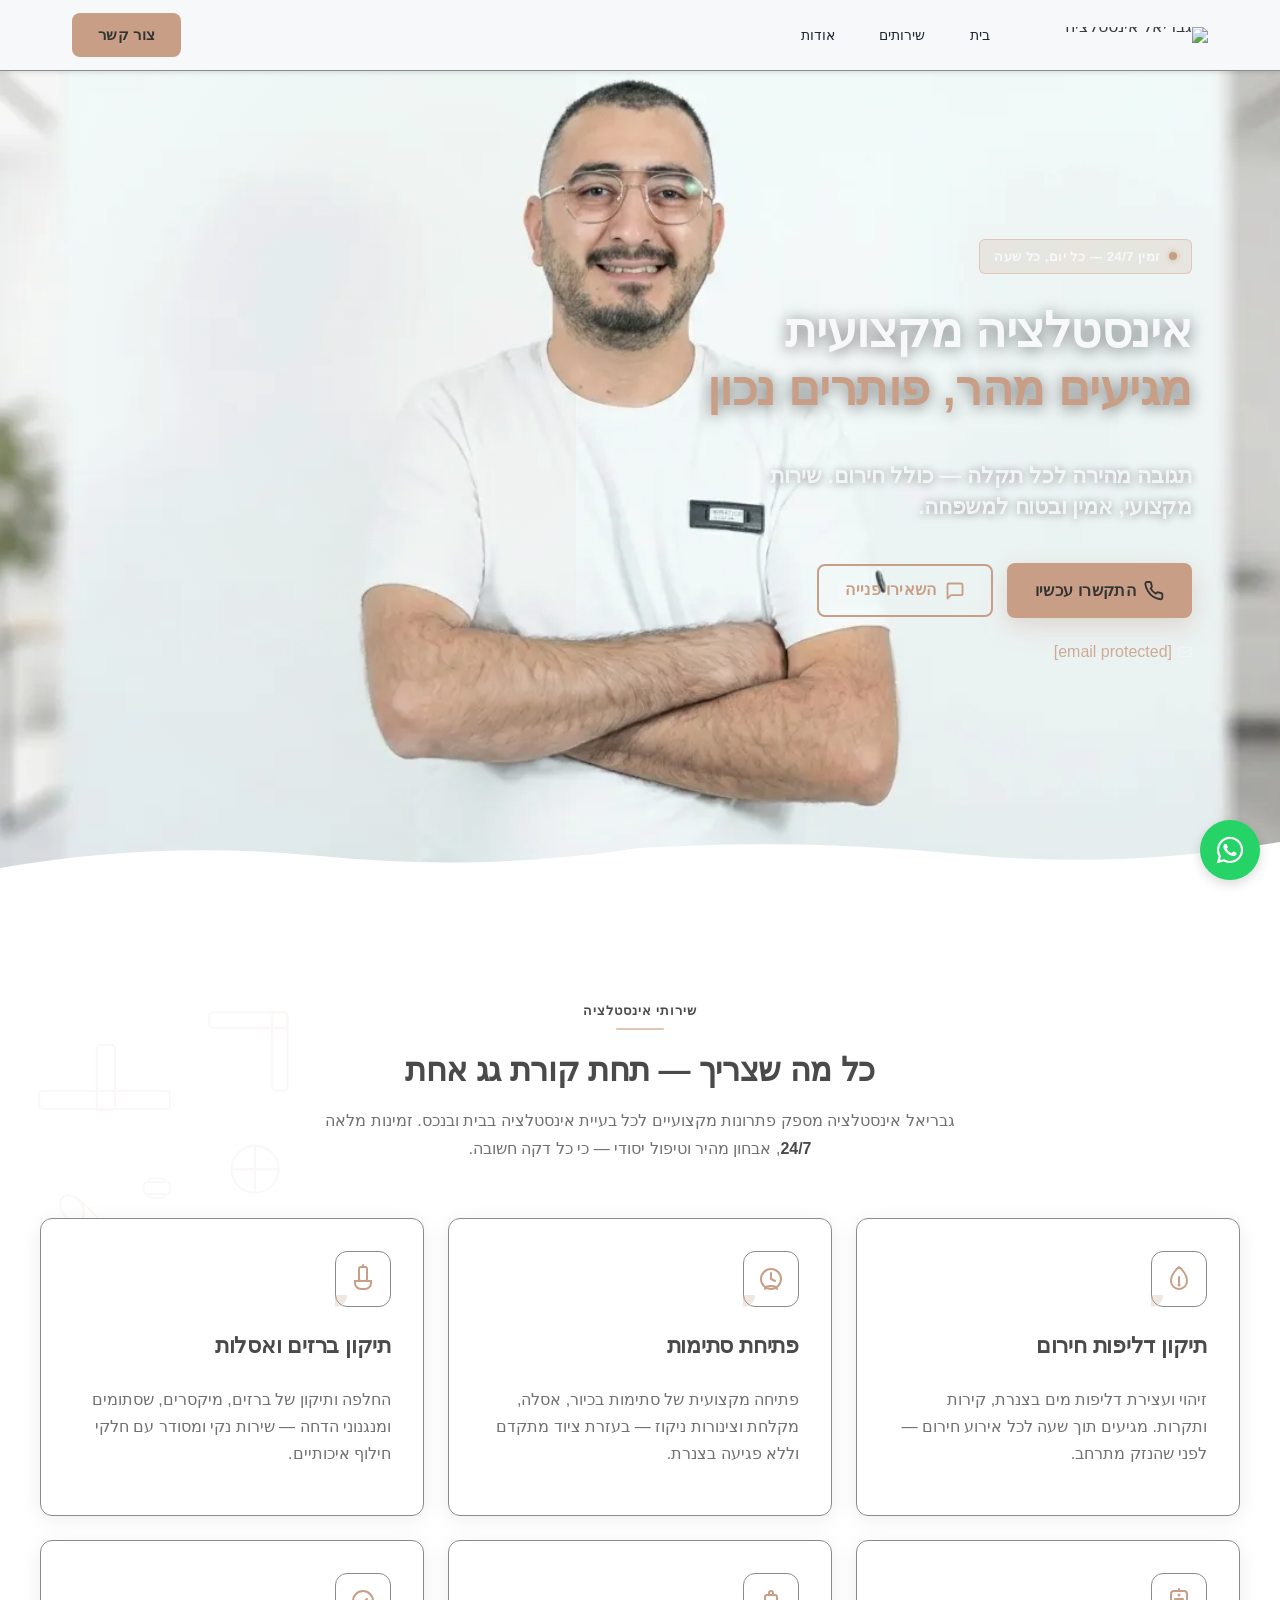
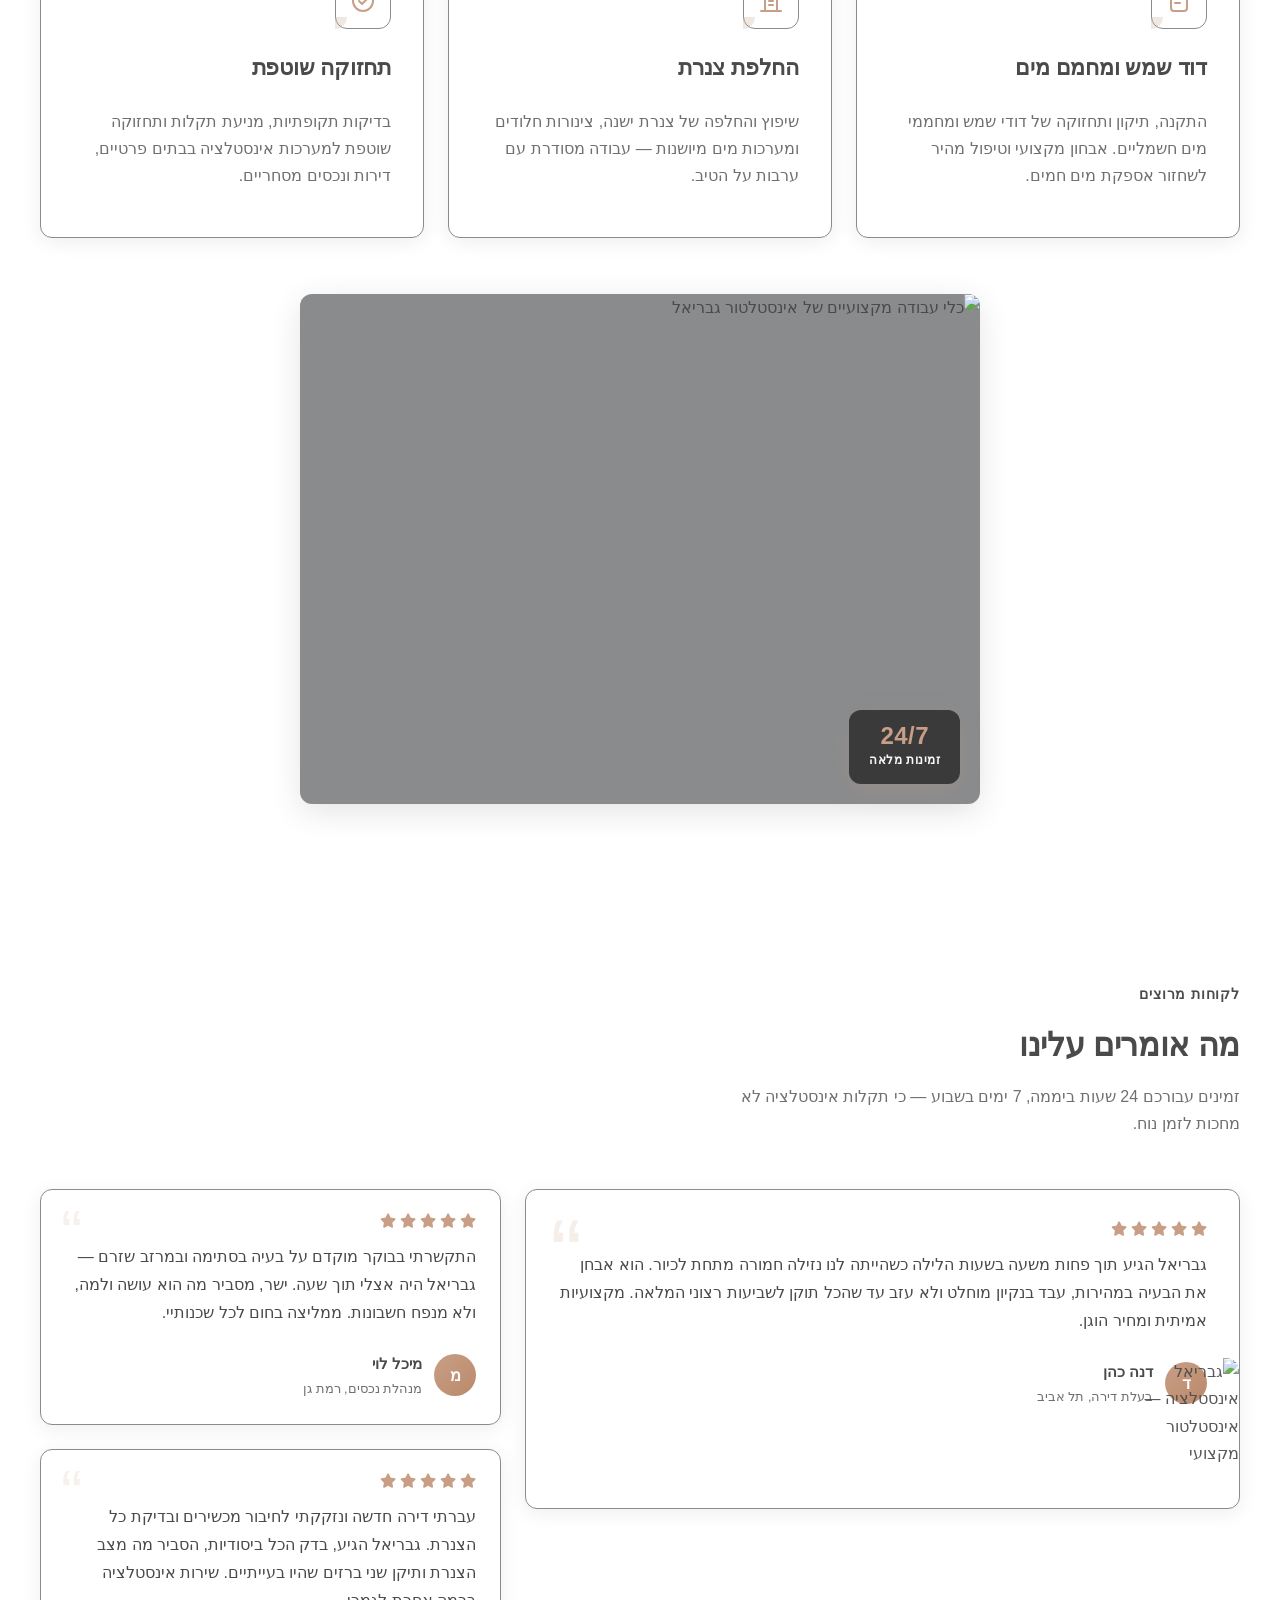
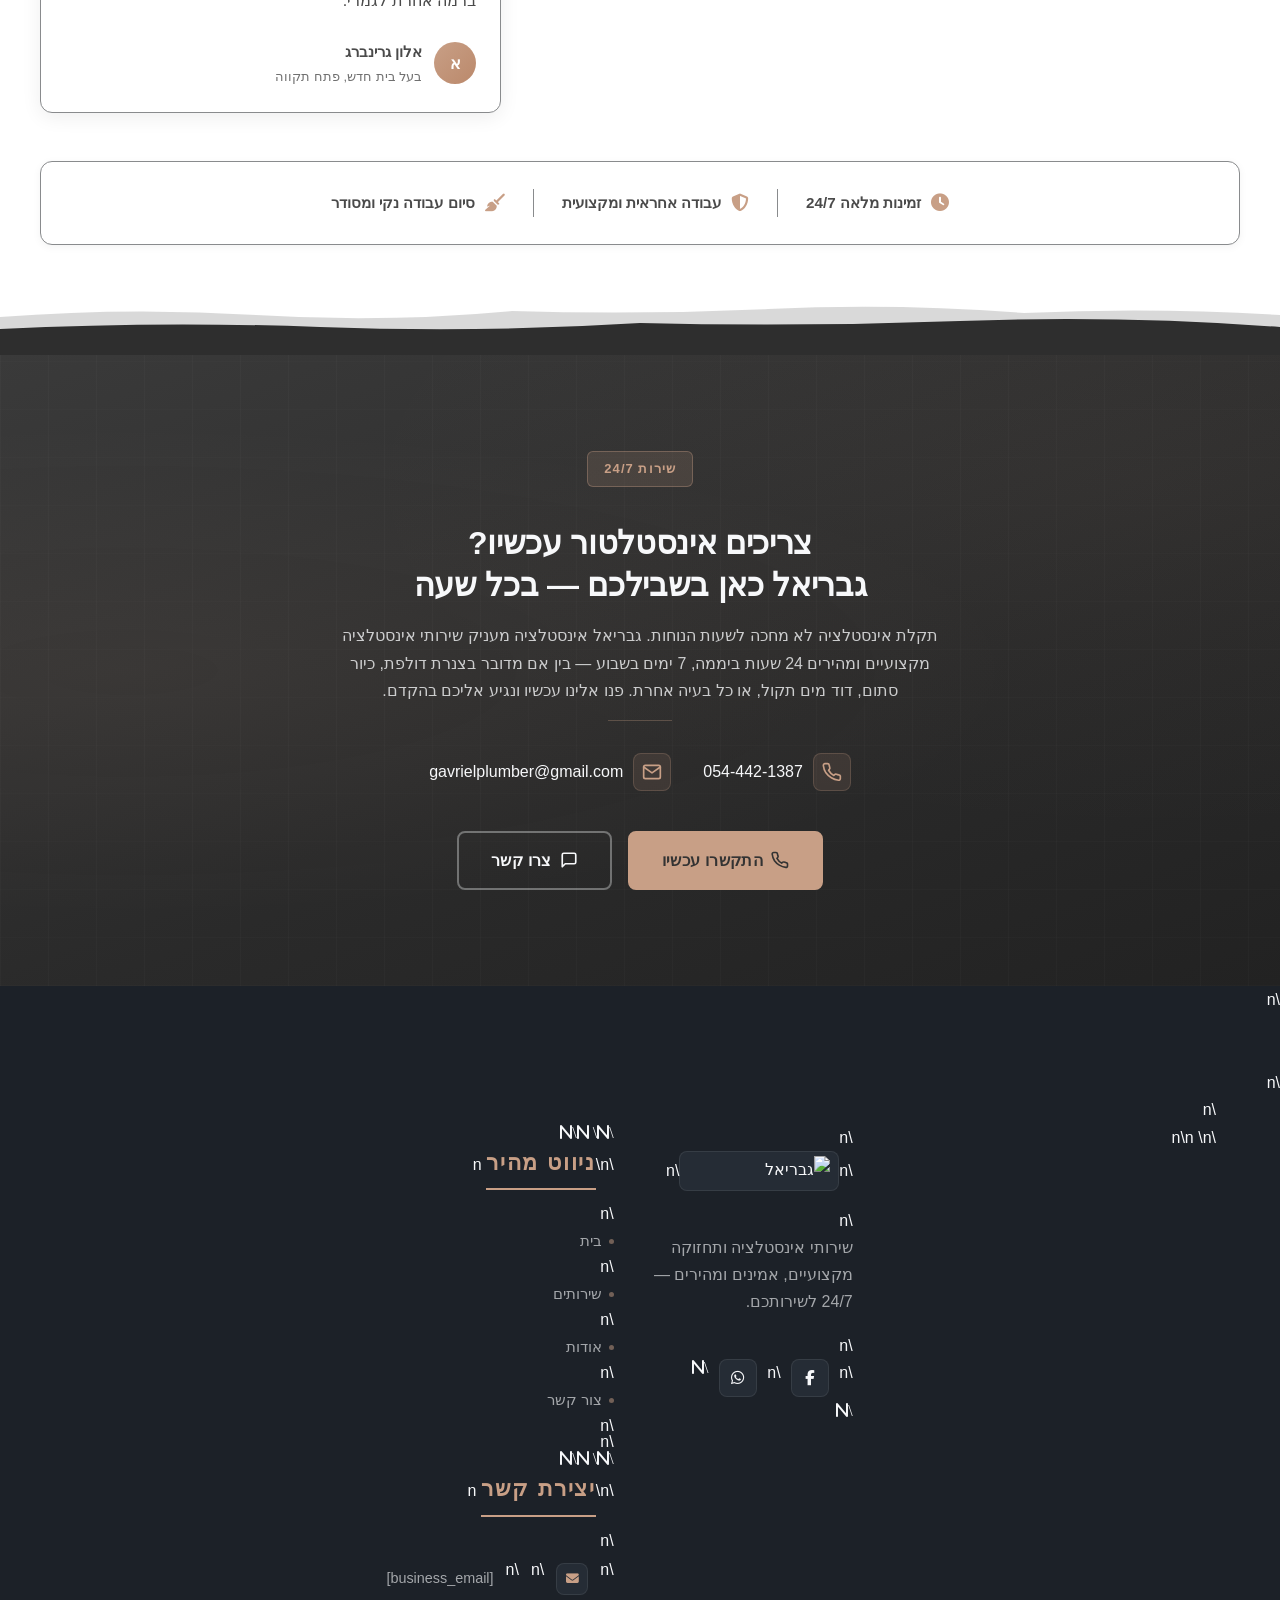
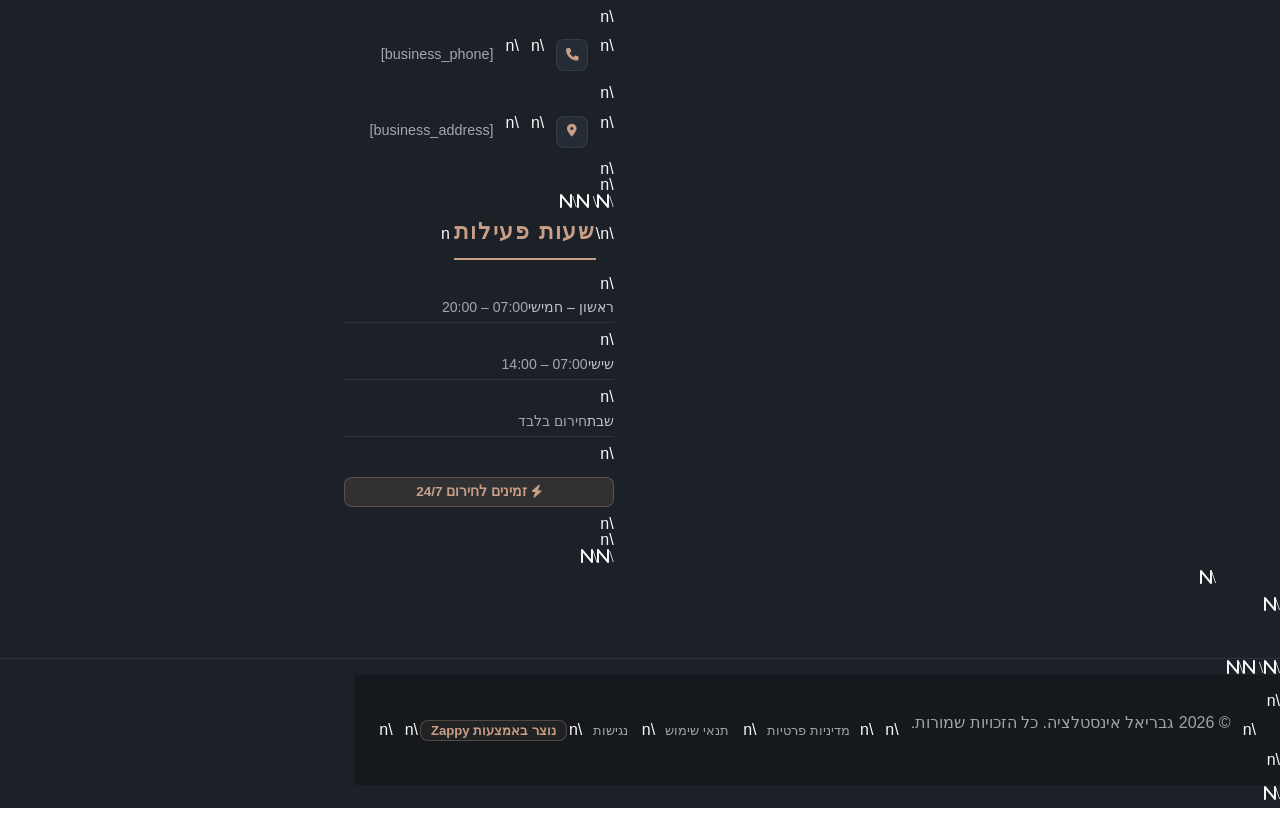
==== commit 4182539c: "Incremental sync: 1 page(s) — update_image" ====
--- a/public/index.html
+++ b/public/index.html
@@ -787,9 +787,9 @@
 </script>
   
   <main>
-    <section class="index-hero-section" data-layout-spec="בית-hero" dir="rtl" data-hero-type="fullscreen-scrim" id="index-hero-section" style="position: relative; overflow: hidden; background-repeat: no-repeat; --zappy-bg-overlay: rgba(20, 16, 12, 0.83); --zappy-bg-image: url(&quot;assets/business-general-hero-upload-1778321651366.webp&quot;); background-image: url(&quot;assets/business-general-hero-upload-1778322274741-c3qhbc.webp?v=1778322276891&quot;) !important; cursor: url(&quot;data:image/svg+xml,%3Csvg width='18' height='18' viewBox='0 0 50 50' fill='none' xmlns='http://www.w3.org/2000/svg'%3E%3Cpath d='M29.2344 9.93125L4.87351 34.2922C4.67351 34.4922 4.52976 34.7437 4.46101 35.0203L1.60789 46.4984C1.47664 47.0312 1.63289 47.5922 2.02039 47.9797C2.40945 48.3688 2.97351 48.5219 3.50164 48.3922L14.9798 45.5406C15.2548 45.4719 15.5063 45.3297 15.7079 45.1281L40.0688 20.7672L29.2344 9.93125Z' fill='%23FF0083'/%3E%3Cpath d='M46.1937 3.80781C43.2062 0.820311 38.3468 0.820311 35.3578 3.80781L31.4421 7.72344L42.2781 18.5594L46.1937 14.6437C49.1812 11.6547 49.1812 6.79531 46.1937 3.80781Z' fill='%23FF0083'/%3E%3C/svg%3E&quot;) 2 13, pointer !important; background-size: cover !important; background-position: 76% 72% !important;" data-zappy-bg-color="" data-zappy-bg-image="assets/business-general-hero-upload-1778322274741-c3qhbc.webp" data-zappy-bg-overlay-color="#14100c" data-zappy-bg-overlay-opacity="83" data-zappy-bg-video-type="" data-zappy-bg-video-url="" data-element-id="zappy-hero-bg-index-hero-section" data-element-type="background-image" data-zappy-bg-position="76% 72%" data-zappy-bg-zoom="0.5" data-zappy-bg-type="image">
+    <section class="index-hero-section" data-layout-spec="בית-hero" dir="rtl" data-hero-type="fullscreen-scrim" id="index-hero-section" style="position: relative; overflow: hidden; background-repeat: no-repeat; --zappy-bg-overlay: rgba(20, 16, 12, 0.83); --zappy-bg-image: url(&quot;assets/business-general-hero-upload-1778321651366.webp&quot;); background-image: url(&quot;assets/business-general-hero-upload-1778322274741-c3qhbc.webp?v=1778322276891&quot;) !important; cursor: url(&quot;data:image/svg+xml,%3Csvg width='18' height='18' viewBox='0 0 50 50' fill='none' xmlns='http://www.w3.org/2000/svg'%3E%3Cpath d='M29.2344 9.93125L4.87351 34.2922C4.67351 34.4922 4.52976 34.7437 4.46101 35.0203L1.60789 46.4984C1.47664 47.0312 1.63289 47.5922 2.02039 47.9797C2.40945 48.3688 2.97351 48.5219 3.50164 48.3922L14.9798 45.5406C15.2548 45.4719 15.5063 45.3297 15.7079 45.1281L40.0688 20.7672L29.2344 9.93125Z' fill='%23FF0083'/%3E%3Cpath d='M46.1937 3.80781C43.2062 0.820311 38.3468 0.820311 35.3578 3.80781L31.4421 7.72344L42.2781 18.5594L46.1937 14.6437C49.1812 11.6547 49.1812 6.79531 46.1937 3.80781Z' fill='%23FF0083'/%3E%3C/svg%3E&quot;) 2 13, pointer !important; background-size: cover !important; background-position: 47% 3% !important;" data-zappy-bg-color="" data-zappy-bg-image="assets/business-general-hero-upload-1778322274741-c3qhbc.webp" data-zappy-bg-overlay-color="#14100c" data-zappy-bg-overlay-opacity="83" data-zappy-bg-video-type="" data-zappy-bg-video-url="" data-element-id="zappy-hero-bg-index-hero-section" data-element-type="background-image" data-zappy-bg-position="47% 3%" data-zappy-bg-zoom="1" data-zappy-bg-type="image">
   <!-- Background Image -->
-  <div data-zappy-zoom-wrapper="true" data-element-id="img-1778169510355-1g99sz4vn" data-element-type="image" data-zappy-zoom-wrapper-width-mode="full" style="position: absolute !important; top: 0px !important; left: 0px !important; width: 100% !important; height: 100% !important; max-width: none !important; margin-left: 0px !important; margin-right: 0px !important; display: none; z-index: 1 !important; overflow: hidden !important" data-zappy-zoom-clip="true" data-zappy-wrapper-margins-applied="true" data-zappy-zoom-wrapper-align="center" data-zappy-original-bg="hidden"><img data-hero-bg="true" data-placeholder="index-hero-image-1" data-context="Professional Israeli plumber Gabriel in a bright, airy studio-like setting, photographed from upper body to waist, wearing clean work clothes, looking confident and approachable. Background shows plumbing tools, copper fittings, pipes, and valves arranged naturally as environmental props — not floating objects. Warm neutral tones, professional portrait lighting, calm and trustworthy atmosphere." width="1200" height="700" src="/assets/business-general-hero-upload-1778322274741-c3qhbc.webp?v=1778322276891" alt="גבריאל אינסטלציה - אינסטלטור מקצועי" class="hero-bg-img" data-hero-background="true" data-element-type="image" data-element-id="img-1778169510355-1g99sz4vn" style="min-width: 200px; min-height: 150px; cursor: pointer; border-radius: 8px; object-position: 50% 30% !important; width: 100%; height: 100%; object-fit: cover; margin: 0px !important; position: absolute !important; left: 0% !important; top: 0% !important; max-width: none !important; max-height: none !important; display: block !important;" data-zappy-zoom="1" data-zappy-object-position="50% 30%"></div>
+  <div data-zappy-zoom-wrapper="true" data-element-id="img-1778169510355-1g99sz4vn" data-element-type="image" data-zappy-zoom-wrapper-width-mode="full" style="position: absolute !important; top: 0px !important; left: 0px !important; width: 100% !important; height: 100% !important; max-width: none !important; margin-left: 0px !important; margin-right: 0px !important; display: none; z-index: 1 !important; overflow: hidden !important" data-zappy-zoom-clip="true" data-zappy-wrapper-margins-applied="true" data-zappy-zoom-wrapper-align="center" data-zappy-original-bg="hidden"><img data-hero-bg="true" data-placeholder="index-hero-image-1" data-context="Professional Israeli plumber Gabriel in a bright, airy studio-like setting, photographed from upper body to waist, wearing clean work clothes, looking confident and approachable. Background shows plumbing tools, copper fittings, pipes, and valves arranged naturally as environmental props — not floating objects. Warm neutral tones, professional portrait lighting, calm and trustworthy atmosphere." width="1200" height="700" src="/assets/business-general-hero-upload-sharpen-1778323402020-g3lj9l.webp?v=1778323402020" alt="גבריאל אינסטלציה - אינסטלטור מקצועי" class="hero-bg-img" data-hero-background="true" data-element-type="image" data-element-id="img-1778169510355-1g99sz4vn" style="min-width: 200px; min-height: 150px; cursor: pointer; border-radius: 8px; width: 100%; height: 100%; object-fit: cover; object-position: 50% 35% !important; margin: 0px !important; position: absolute !important; left: 0% !important; top: 0% !important; max-width: none !important; max-height: none !important; display: block !important;" data-zappy-zoom="1" data-zappy-object-position="50% 35%"></div>
 
   <!-- Scrim Overlay -->
   <div class="hero-scrim" aria-hidden="true" style="display: none; opacity: 1" data-zappy-original-bg="hidden"></div>
@@ -1030,7 +1030,7 @@
         </div>
         <!-- Gabriel inset image -->
         <div class="index-testimonial-inset-image">
-          <img data-placeholder="index-testimonials-image-1" data-context="Professional portrait of Gabriel, a friendly Israeli plumber in his 40s wearing a clean work uniform, smiling confidently, shot against a neutral light background — warm, trustworthy, personal brand photography style" width="180" height="220" src="/assets/site-index-testimonials-image-1.webp" alt="גבריאל אינסטלציה — אינסטלטור מקצועי">
+          <img data-placeholder="index-testimonials-image-1" data-context="Professional portrait of Gabriel, a friendly Israeli plumber in his 40s wearing a clean work uniform, smiling confidently, shot against a neutral light background — warm, trustworthy, personal brand photography style" width="180" height="220" src="/assets/site-index-testimonials-image-1.webp" alt="גבריאל אינסטלציה — אינסטלטור מקצועי" style="object-position: 50% 0%;">
         </div>
       </article>
 
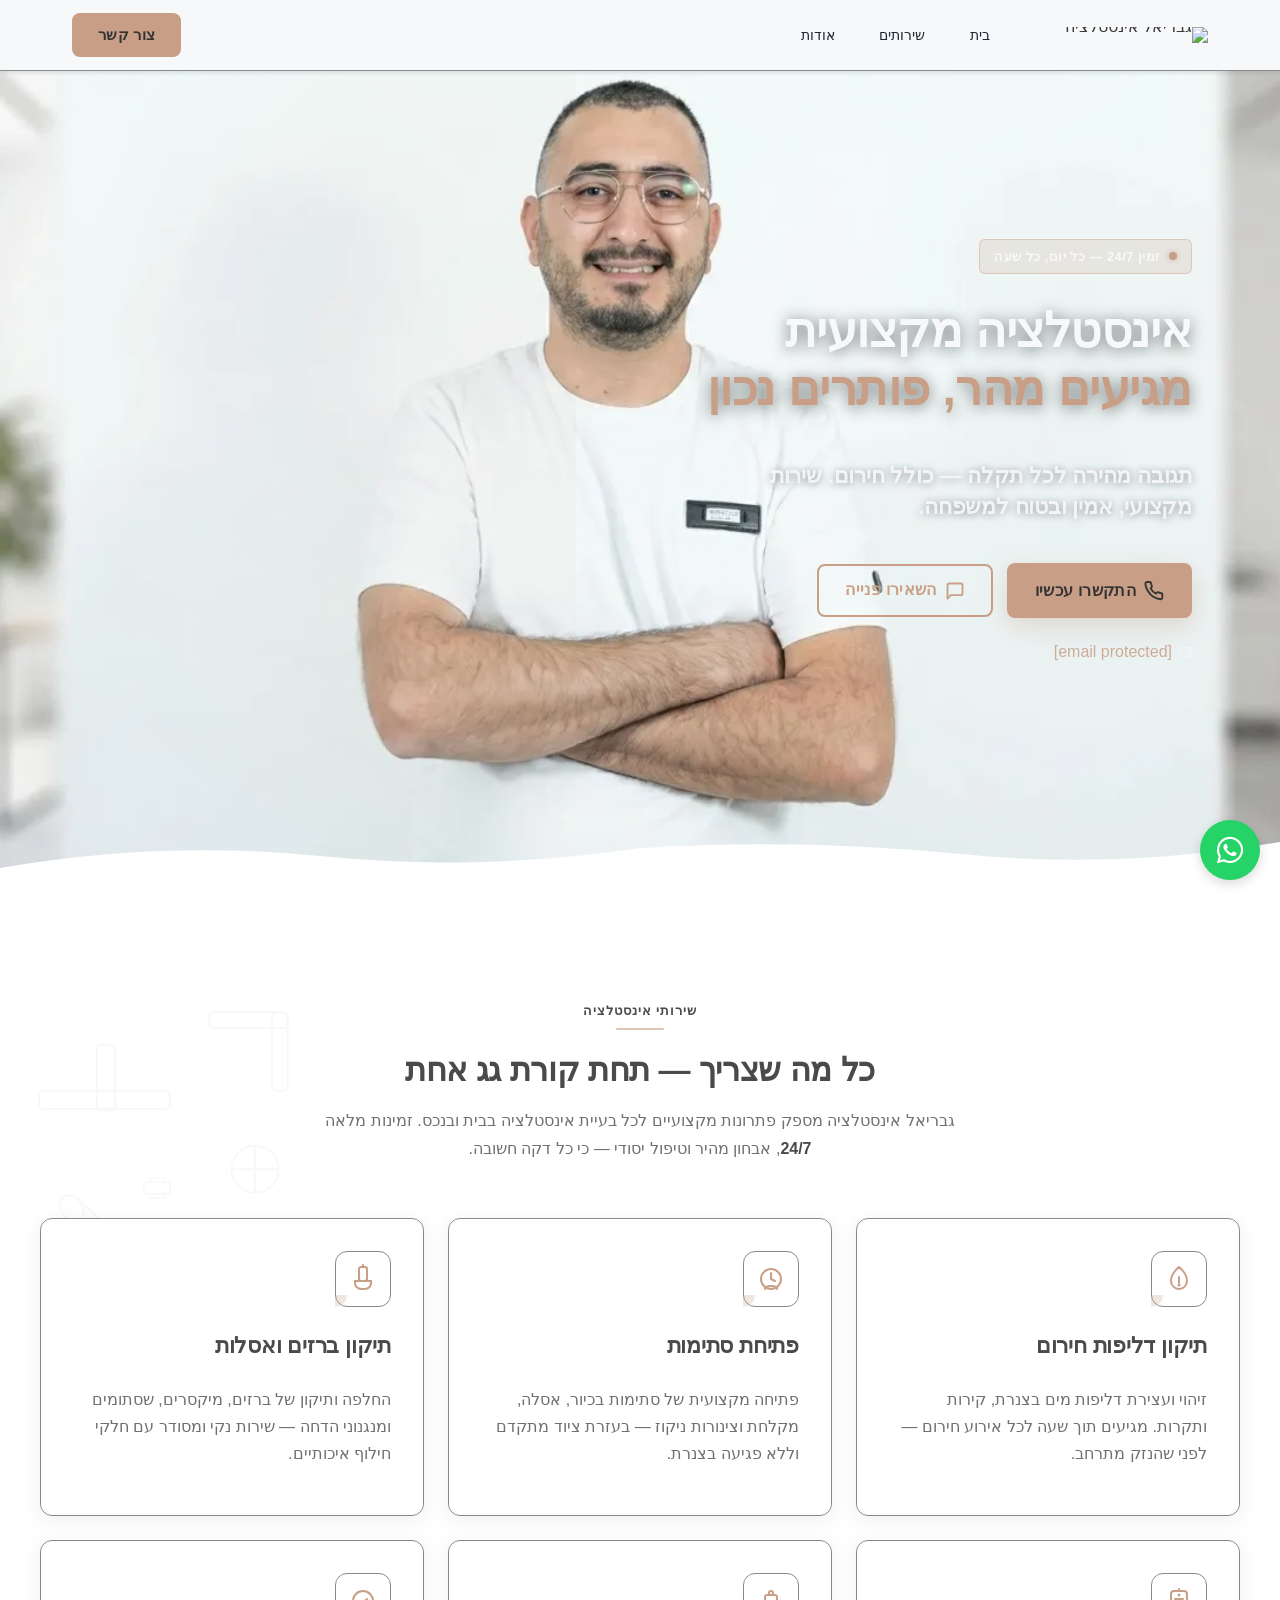
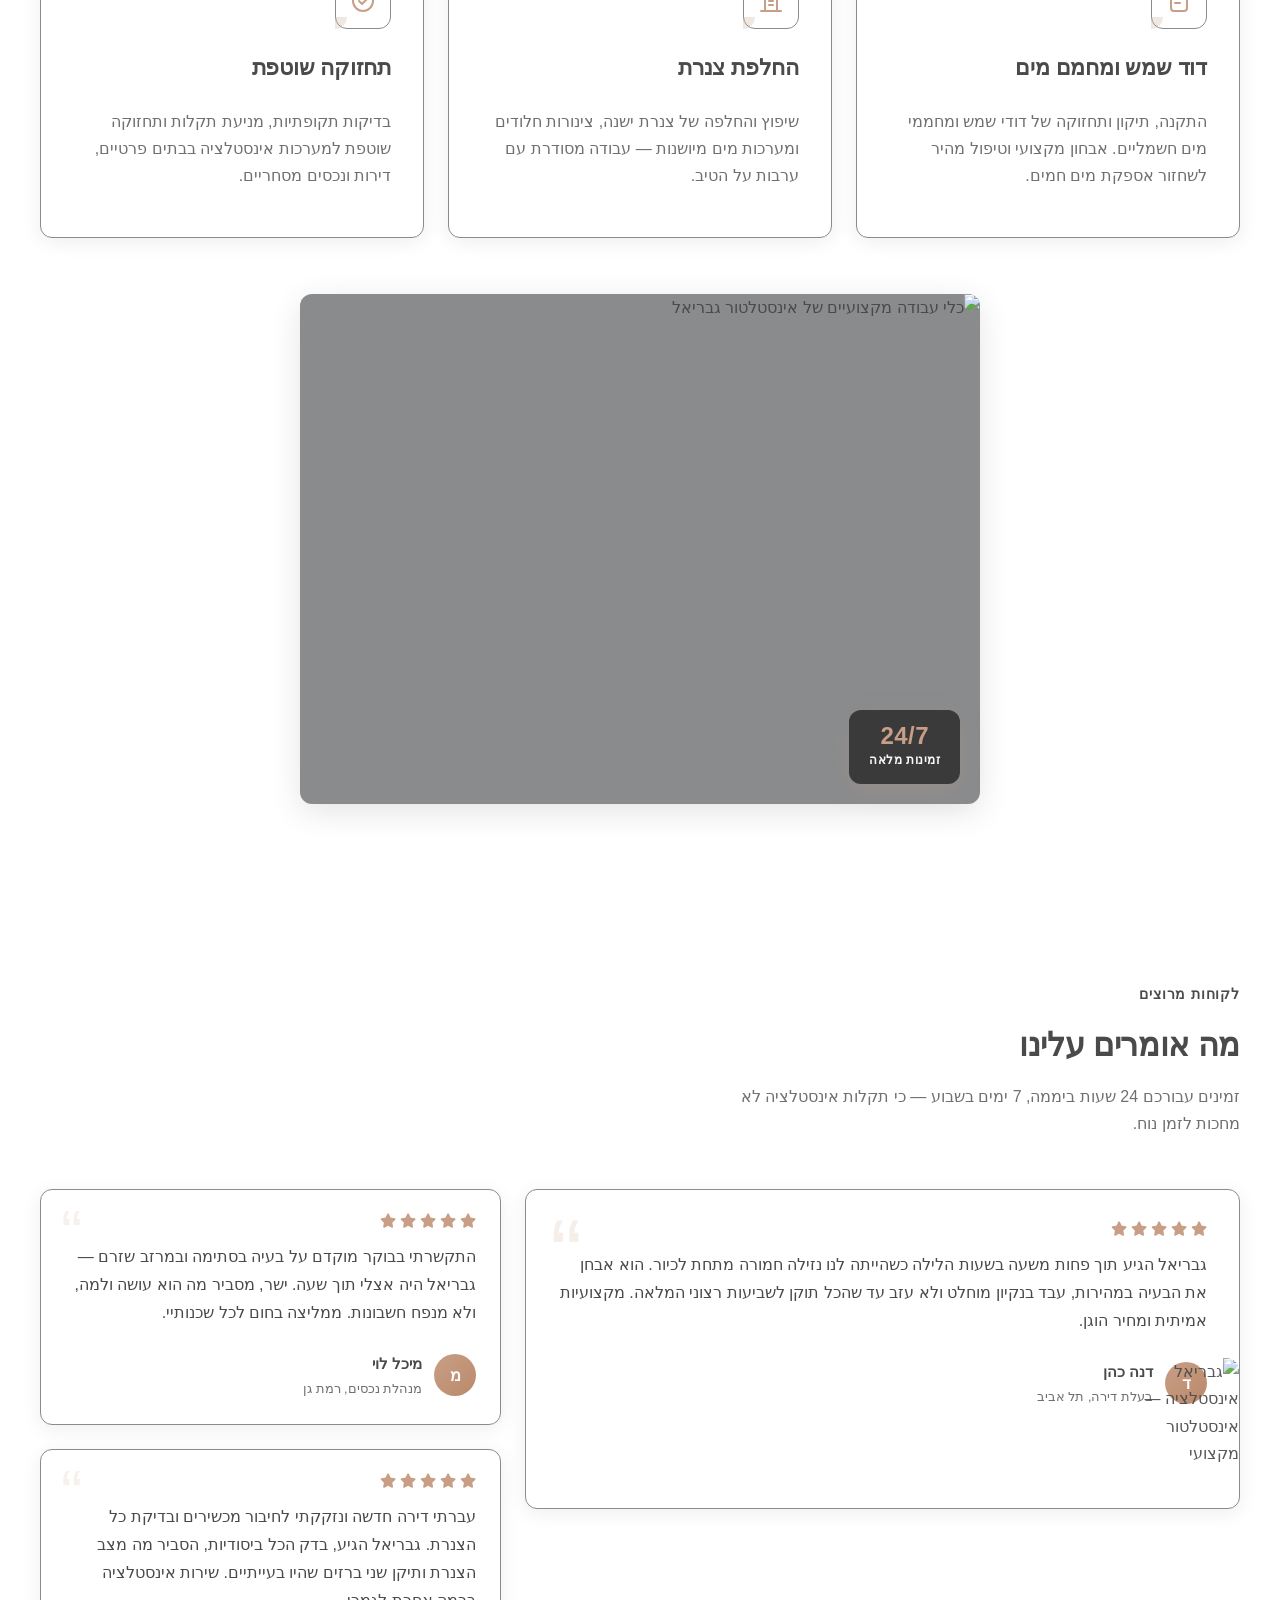
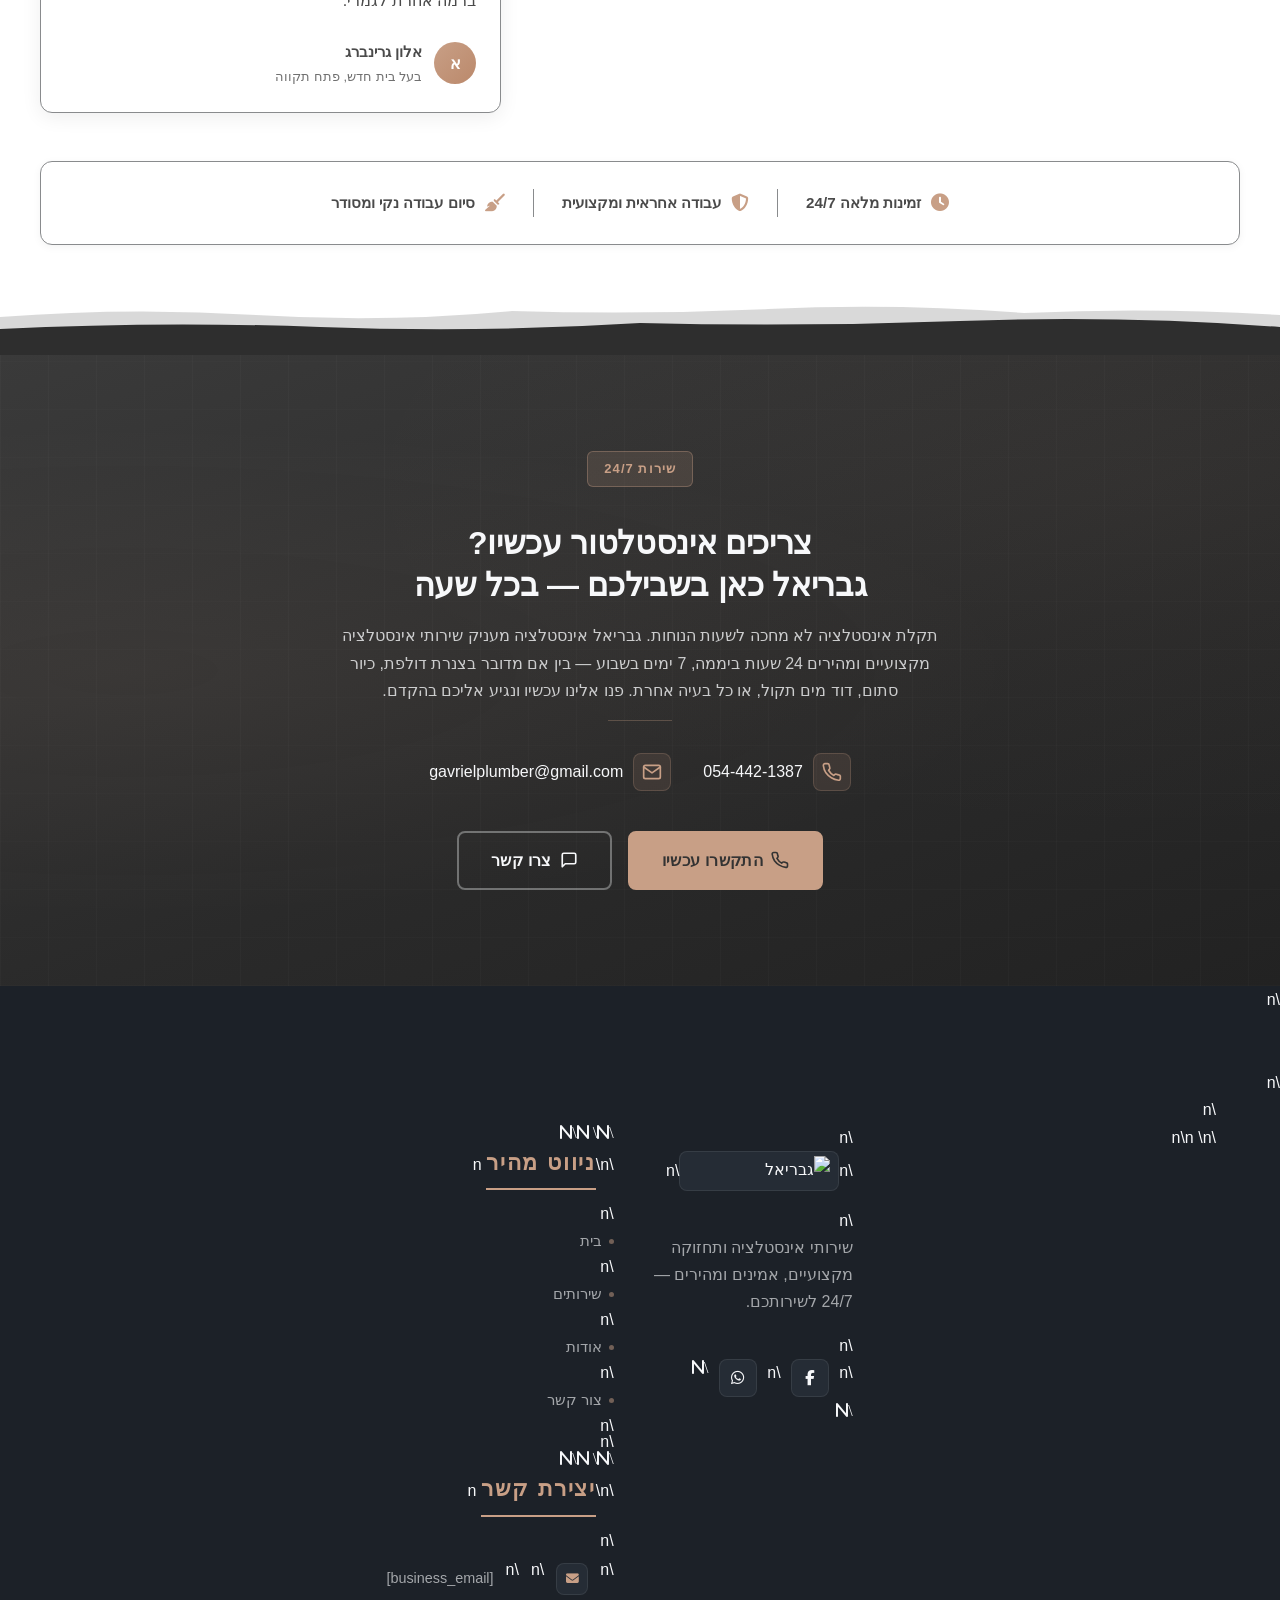
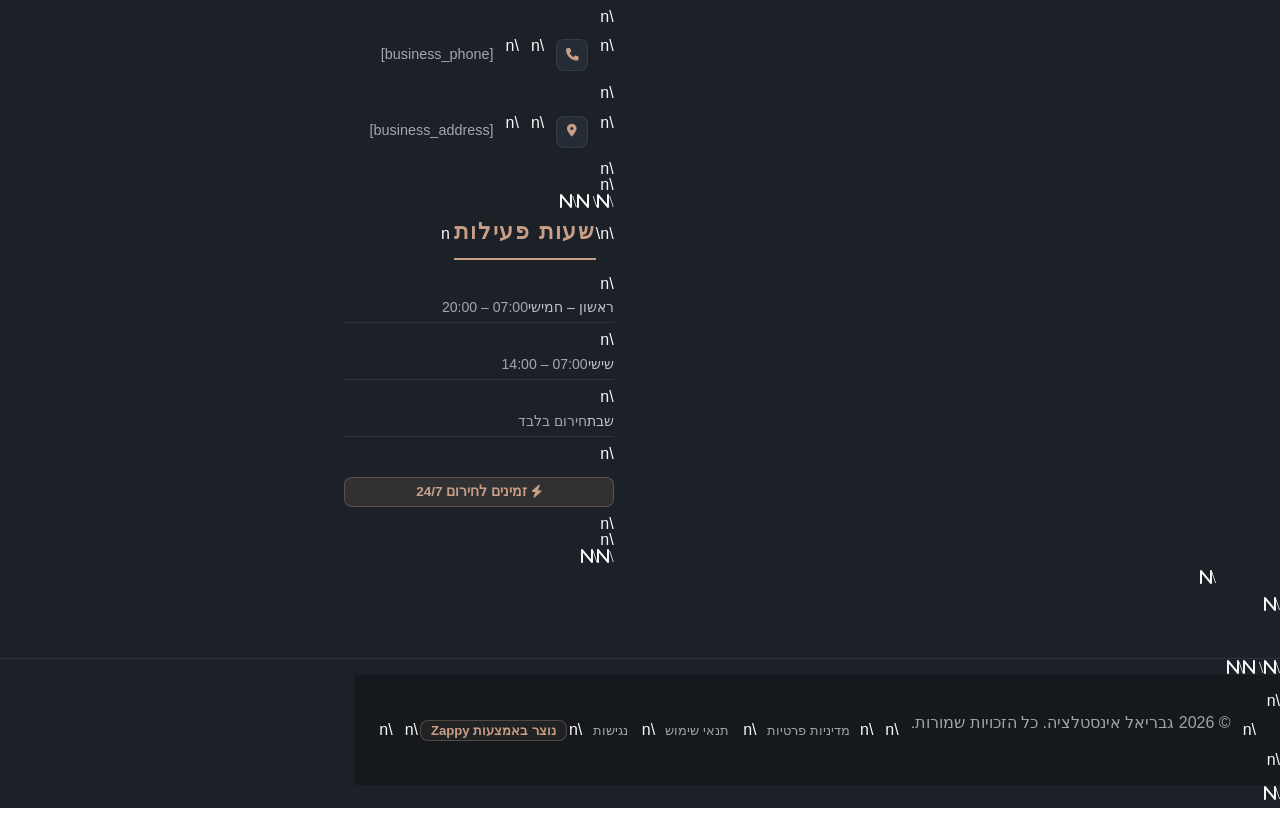
==== commit a8206782: "Incremental sync: 1 page(s) — update_image" ====
--- a/public/index.html
+++ b/public/index.html
@@ -787,7 +787,7 @@
 </script>
   
   <main>
-    <section class="index-hero-section" data-layout-spec="בית-hero" dir="rtl" data-hero-type="fullscreen-scrim" id="index-hero-section" style="position: relative; overflow: hidden; background-repeat: no-repeat; --zappy-bg-overlay: rgba(20, 16, 12, 0.83); --zappy-bg-image: url(&quot;assets/business-general-hero-upload-1778321651366.webp&quot;); background-image: url(&quot;assets/business-general-hero-upload-1778322274741-c3qhbc.webp?v=1778322276891&quot;) !important; cursor: url(&quot;data:image/svg+xml,%3Csvg width='18' height='18' viewBox='0 0 50 50' fill='none' xmlns='http://www.w3.org/2000/svg'%3E%3Cpath d='M29.2344 9.93125L4.87351 34.2922C4.67351 34.4922 4.52976 34.7437 4.46101 35.0203L1.60789 46.4984C1.47664 47.0312 1.63289 47.5922 2.02039 47.9797C2.40945 48.3688 2.97351 48.5219 3.50164 48.3922L14.9798 45.5406C15.2548 45.4719 15.5063 45.3297 15.7079 45.1281L40.0688 20.7672L29.2344 9.93125Z' fill='%23FF0083'/%3E%3Cpath d='M46.1937 3.80781C43.2062 0.820311 38.3468 0.820311 35.3578 3.80781L31.4421 7.72344L42.2781 18.5594L46.1937 14.6437C49.1812 11.6547 49.1812 6.79531 46.1937 3.80781Z' fill='%23FF0083'/%3E%3C/svg%3E&quot;) 2 13, pointer !important; background-size: cover !important; background-position: 47% 3% !important;" data-zappy-bg-color="" data-zappy-bg-image="assets/business-general-hero-upload-1778322274741-c3qhbc.webp" data-zappy-bg-overlay-color="#14100c" data-zappy-bg-overlay-opacity="83" data-zappy-bg-video-type="" data-zappy-bg-video-url="" data-element-id="zappy-hero-bg-index-hero-section" data-element-type="background-image" data-zappy-bg-position="47% 3%" data-zappy-bg-zoom="1" data-zappy-bg-type="image">
+    <section class="index-hero-section" data-layout-spec="בית-hero" dir="rtl" data-hero-type="fullscreen-scrim" id="index-hero-section" style="position: relative; overflow: hidden; background-repeat: no-repeat; --zappy-bg-overlay: rgba(20, 16, 12, 0.83); --zappy-bg-image: url(&quot;assets/business-general-hero-upload-1778321651366.webp&quot;); background-image: url(&quot;assets/business-general-hero-upload-1778322274741-c3qhbc.webp?v=1778322276891&quot;) !important; cursor: url(&quot;data:image/svg+xml,%3Csvg width='18' height='18' viewBox='0 0 50 50' fill='none' xmlns='http://www.w3.org/2000/svg'%3E%3Cpath d='M29.2344 9.93125L4.87351 34.2922C4.67351 34.4922 4.52976 34.7437 4.46101 35.0203L1.60789 46.4984C1.47664 47.0312 1.63289 47.5922 2.02039 47.9797C2.40945 48.3688 2.97351 48.5219 3.50164 48.3922L14.9798 45.5406C15.2548 45.4719 15.5063 45.3297 15.7079 45.1281L40.0688 20.7672L29.2344 9.93125Z' fill='%23FF0083'/%3E%3Cpath d='M46.1937 3.80781C43.2062 0.820311 38.3468 0.820311 35.3578 3.80781L31.4421 7.72344L42.2781 18.5594L46.1937 14.6437C49.1812 11.6547 49.1812 6.79531 46.1937 3.80781Z' fill='%23FF0083'/%3E%3C/svg%3E&quot;) 2 13, pointer !important; background-size: cover !important; background-position: 48% 0% !important;" data-zappy-bg-color="" data-zappy-bg-image="assets/business-general-hero-upload-1778322274741-c3qhbc.webp" data-zappy-bg-overlay-color="#14100c" data-zappy-bg-overlay-opacity="83" data-zappy-bg-video-type="" data-zappy-bg-video-url="" data-element-id="zappy-hero-bg-index-hero-section" data-element-type="background-image" data-zappy-bg-position="48% 0%" data-zappy-bg-zoom="0.8" data-zappy-bg-type="image">
   <!-- Background Image -->
   <div data-zappy-zoom-wrapper="true" data-element-id="img-1778169510355-1g99sz4vn" data-element-type="image" data-zappy-zoom-wrapper-width-mode="full" style="position: absolute !important; top: 0px !important; left: 0px !important; width: 100% !important; height: 100% !important; max-width: none !important; margin-left: 0px !important; margin-right: 0px !important; display: none; z-index: 1 !important; overflow: hidden !important" data-zappy-zoom-clip="true" data-zappy-wrapper-margins-applied="true" data-zappy-zoom-wrapper-align="center" data-zappy-original-bg="hidden"><img data-hero-bg="true" data-placeholder="index-hero-image-1" data-context="Professional Israeli plumber Gabriel in a bright, airy studio-like setting, photographed from upper body to waist, wearing clean work clothes, looking confident and approachable. Background shows plumbing tools, copper fittings, pipes, and valves arranged naturally as environmental props — not floating objects. Warm neutral tones, professional portrait lighting, calm and trustworthy atmosphere." width="1200" height="700" src="/assets/business-general-hero-upload-sharpen-1778323402020-g3lj9l.webp?v=1778323402020" alt="גבריאל אינסטלציה - אינסטלטור מקצועי" class="hero-bg-img" data-hero-background="true" data-element-type="image" data-element-id="img-1778169510355-1g99sz4vn" style="min-width: 200px; min-height: 150px; cursor: pointer; border-radius: 8px; width: 100%; height: 100%; object-fit: cover; object-position: 50% 35% !important; margin: 0px !important; position: absolute !important; left: 0% !important; top: 0% !important; max-width: none !important; max-height: none !important; display: block !important;" data-zappy-zoom="1" data-zappy-object-position="50% 35%"></div>
 
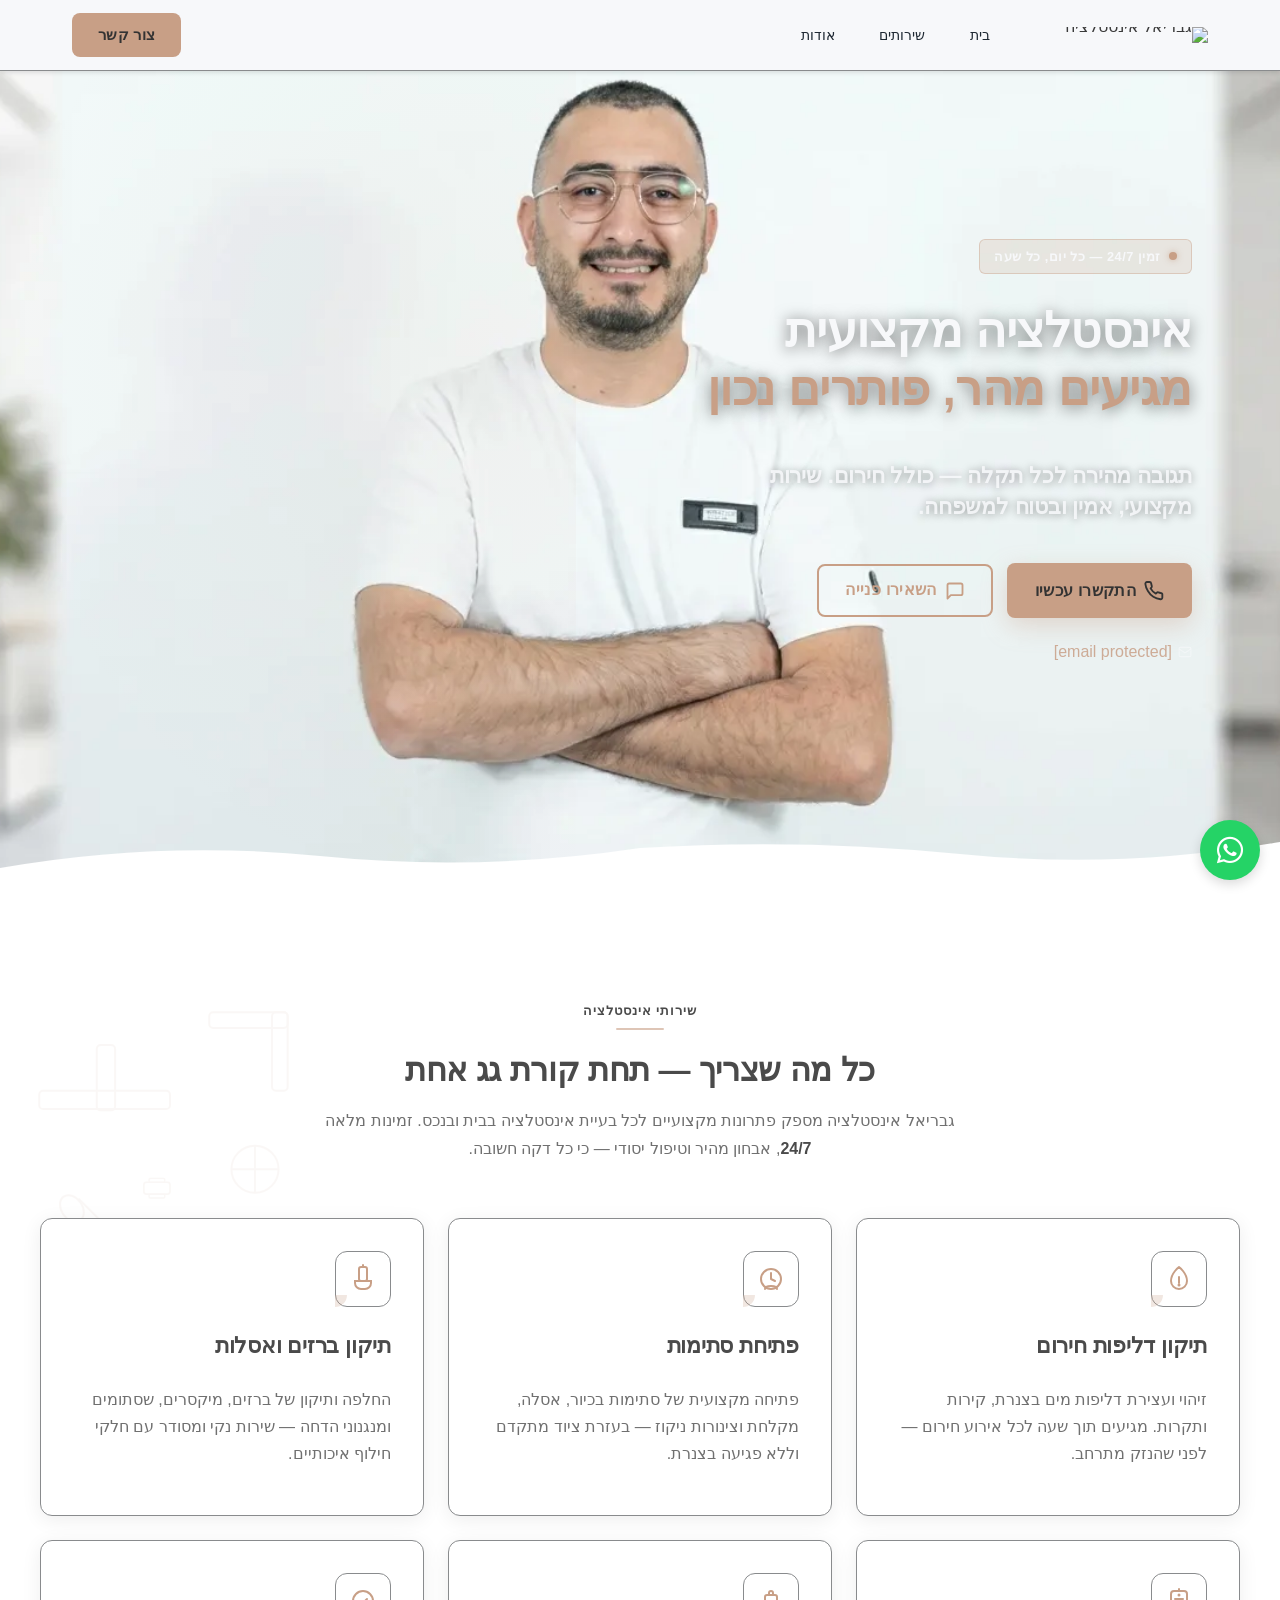
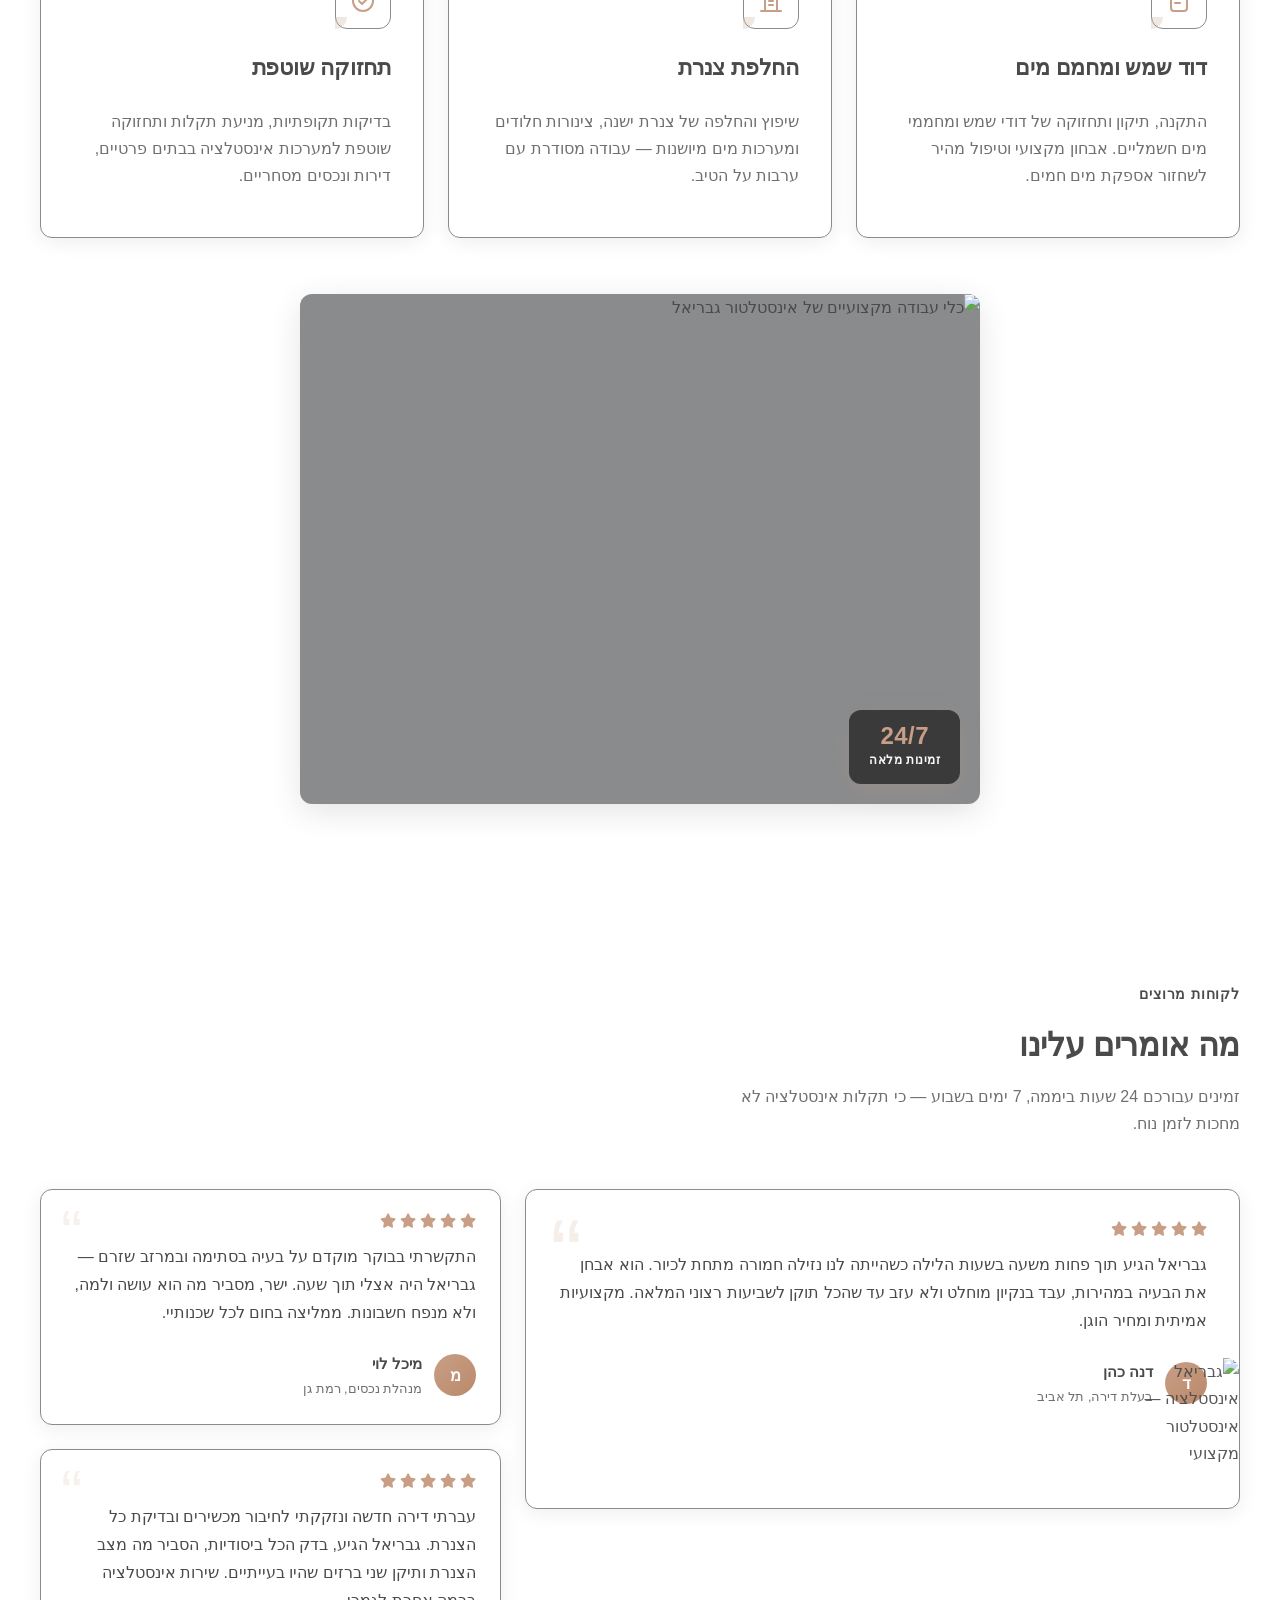
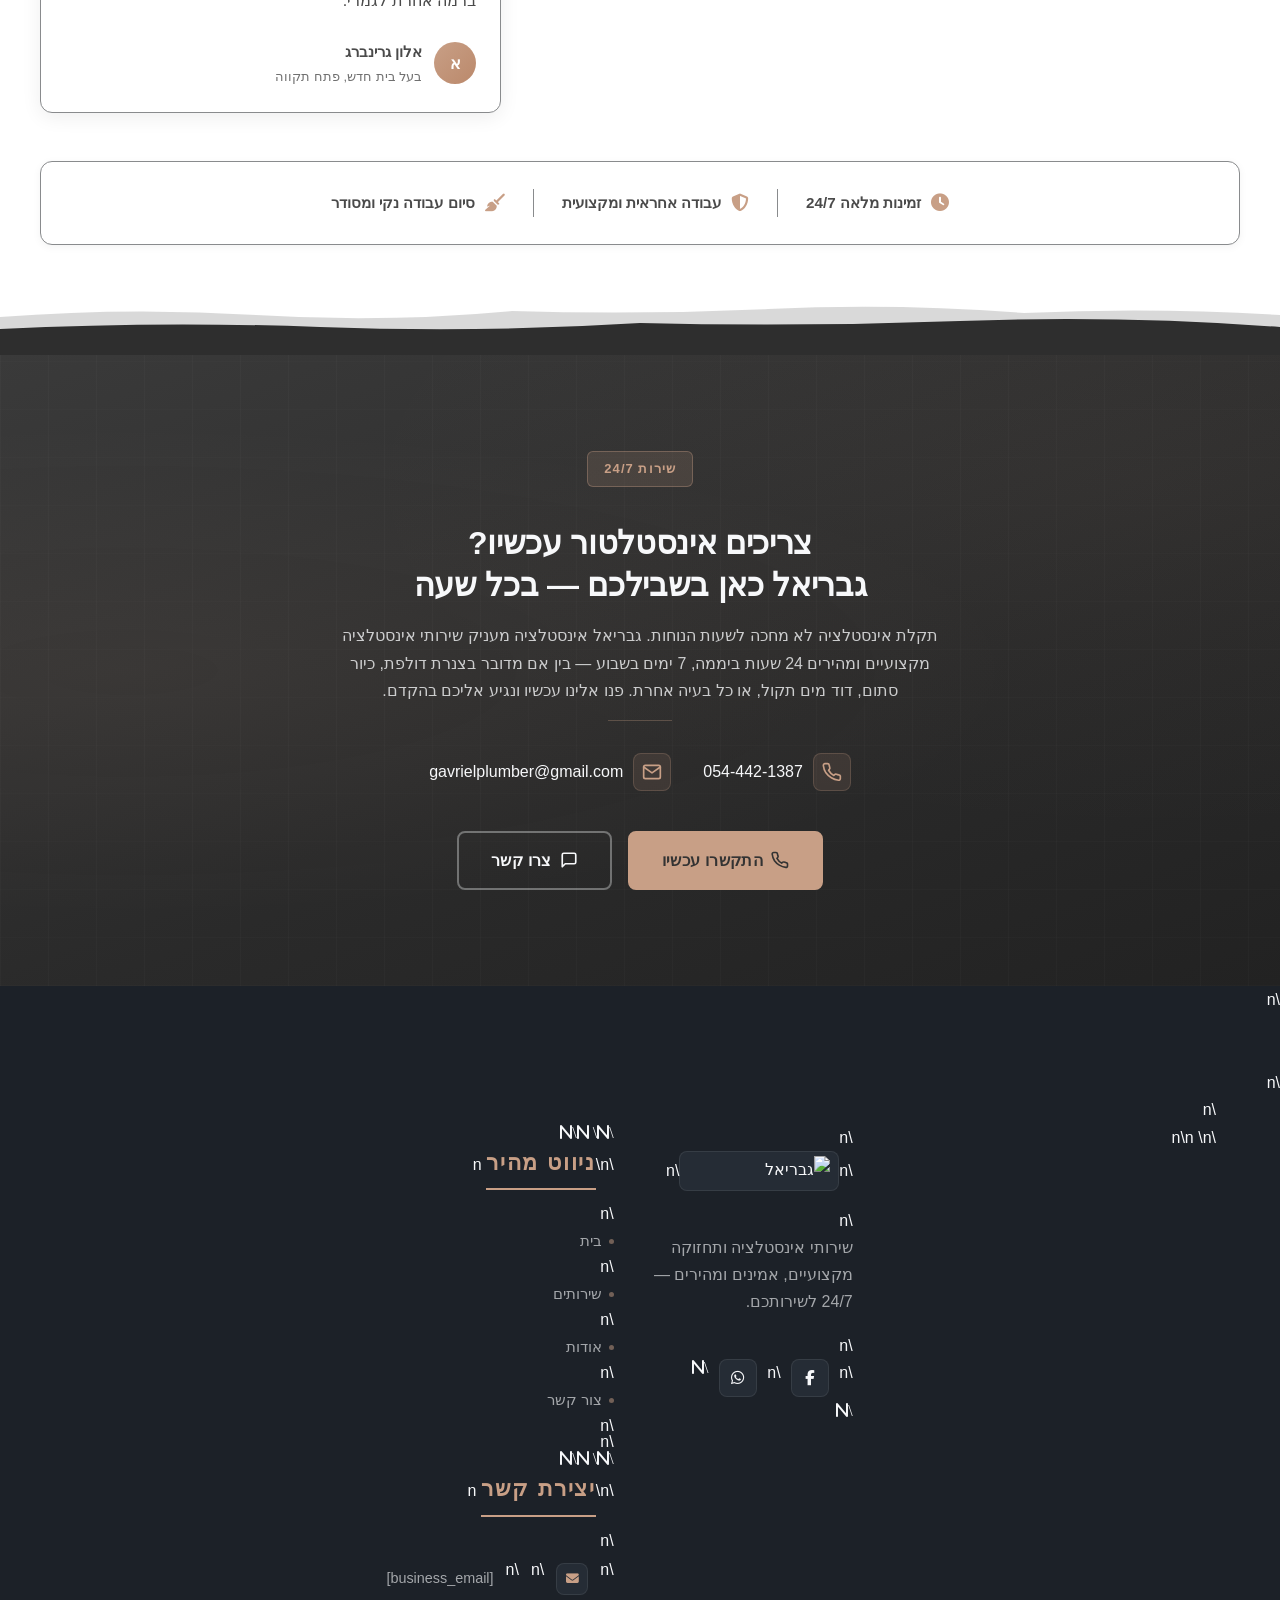
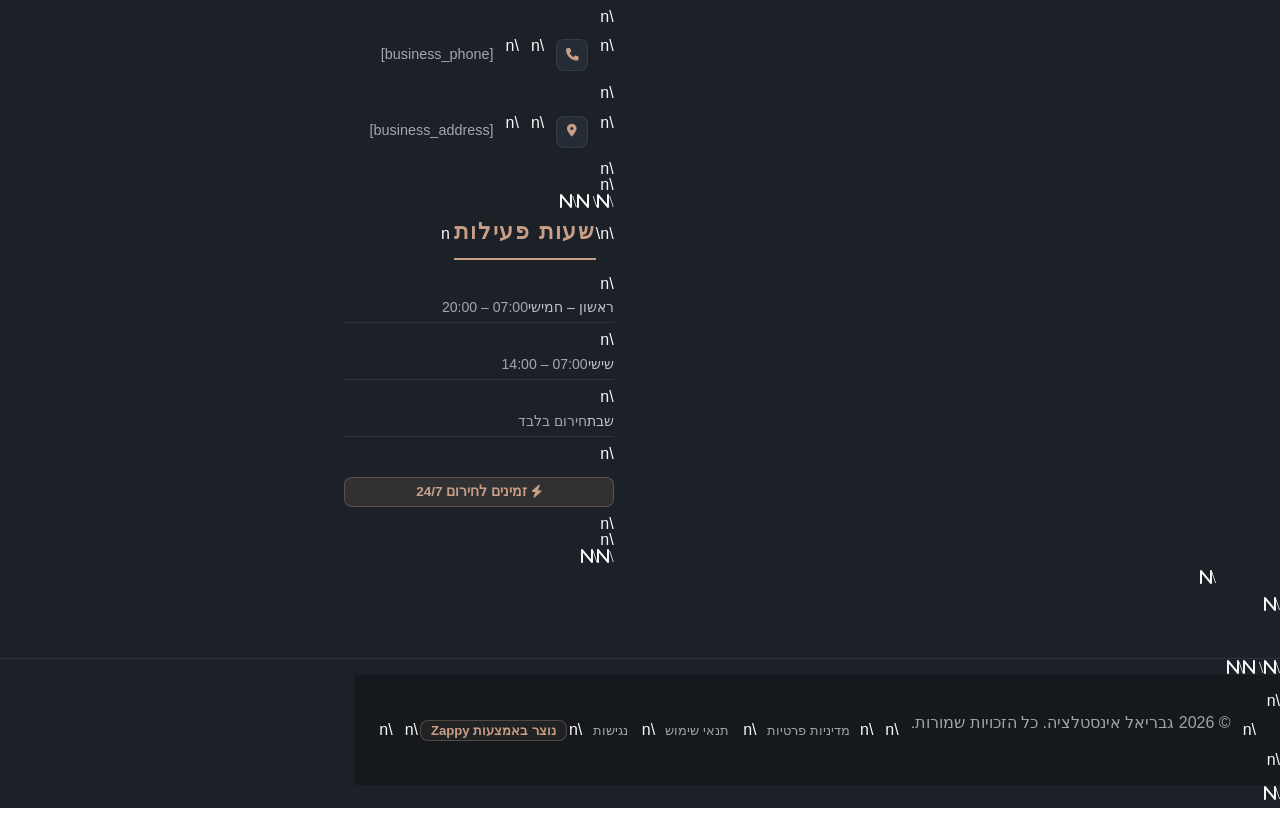
==== commit 188088c0: "Incremental sync: 1 page(s) — update_image" ====
--- a/public/index.html
+++ b/public/index.html
@@ -787,7 +787,7 @@
 </script>
   
   <main>
-    <section class="index-hero-section" data-layout-spec="בית-hero" dir="rtl" data-hero-type="fullscreen-scrim" id="index-hero-section" style="position: relative; overflow: hidden; background-repeat: no-repeat; --zappy-bg-overlay: rgba(20, 16, 12, 0.83); --zappy-bg-image: url(&quot;assets/business-general-hero-upload-1778321651366.webp&quot;); background-image: url(&quot;assets/business-general-hero-upload-1778322274741-c3qhbc.webp?v=1778322276891&quot;) !important; cursor: url(&quot;data:image/svg+xml,%3Csvg width='18' height='18' viewBox='0 0 50 50' fill='none' xmlns='http://www.w3.org/2000/svg'%3E%3Cpath d='M29.2344 9.93125L4.87351 34.2922C4.67351 34.4922 4.52976 34.7437 4.46101 35.0203L1.60789 46.4984C1.47664 47.0312 1.63289 47.5922 2.02039 47.9797C2.40945 48.3688 2.97351 48.5219 3.50164 48.3922L14.9798 45.5406C15.2548 45.4719 15.5063 45.3297 15.7079 45.1281L40.0688 20.7672L29.2344 9.93125Z' fill='%23FF0083'/%3E%3Cpath d='M46.1937 3.80781C43.2062 0.820311 38.3468 0.820311 35.3578 3.80781L31.4421 7.72344L42.2781 18.5594L46.1937 14.6437C49.1812 11.6547 49.1812 6.79531 46.1937 3.80781Z' fill='%23FF0083'/%3E%3C/svg%3E&quot;) 2 13, pointer !important; background-size: cover !important; background-position: 48% 0% !important;" data-zappy-bg-color="" data-zappy-bg-image="assets/business-general-hero-upload-1778322274741-c3qhbc.webp" data-zappy-bg-overlay-color="#14100c" data-zappy-bg-overlay-opacity="83" data-zappy-bg-video-type="" data-zappy-bg-video-url="" data-element-id="zappy-hero-bg-index-hero-section" data-element-type="background-image" data-zappy-bg-position="48% 0%" data-zappy-bg-zoom="0.8" data-zappy-bg-type="image">
+    <section class="index-hero-section" data-layout-spec="בית-hero" dir="rtl" data-hero-type="fullscreen-scrim" id="index-hero-section" style="position: relative; overflow: hidden; background-repeat: no-repeat; --zappy-bg-overlay: rgba(20, 16, 12, 0.83); --zappy-bg-image: url(&quot;assets/business-general-hero-upload-1778321651366.webp&quot;); background-image: url(&quot;assets/business-general-hero-upload-1778322274741-c3qhbc.webp?v=1778322276891&quot;) !important; cursor: url(&quot;data:image/svg+xml,%3Csvg width='18' height='18' viewBox='0 0 50 50' fill='none' xmlns='http://www.w3.org/2000/svg'%3E%3Cpath d='M29.2344 9.93125L4.87351 34.2922C4.67351 34.4922 4.52976 34.7437 4.46101 35.0203L1.60789 46.4984C1.47664 47.0312 1.63289 47.5922 2.02039 47.9797C2.40945 48.3688 2.97351 48.5219 3.50164 48.3922L14.9798 45.5406C15.2548 45.4719 15.5063 45.3297 15.7079 45.1281L40.0688 20.7672L29.2344 9.93125Z' fill='%23FF0083'/%3E%3Cpath d='M46.1937 3.80781C43.2062 0.820311 38.3468 0.820311 35.3578 3.80781L31.4421 7.72344L42.2781 18.5594L46.1937 14.6437C49.1812 11.6547 49.1812 6.79531 46.1937 3.80781Z' fill='%23FF0083'/%3E%3C/svg%3E&quot;) 2 13, pointer !important; background-size: cover !important; background-position: 49% 2% !important;" data-zappy-bg-color="" data-zappy-bg-image="assets/business-general-hero-upload-1778322274741-c3qhbc.webp" data-zappy-bg-overlay-color="#14100c" data-zappy-bg-overlay-opacity="83" data-zappy-bg-video-type="" data-zappy-bg-video-url="" data-element-id="zappy-hero-bg-index-hero-section" data-element-type="background-image" data-zappy-bg-position="49% 2%" data-zappy-bg-zoom="0.5" data-zappy-bg-type="image">
   <!-- Background Image -->
   <div data-zappy-zoom-wrapper="true" data-element-id="img-1778169510355-1g99sz4vn" data-element-type="image" data-zappy-zoom-wrapper-width-mode="full" style="position: absolute !important; top: 0px !important; left: 0px !important; width: 100% !important; height: 100% !important; max-width: none !important; margin-left: 0px !important; margin-right: 0px !important; display: none; z-index: 1 !important; overflow: hidden !important" data-zappy-zoom-clip="true" data-zappy-wrapper-margins-applied="true" data-zappy-zoom-wrapper-align="center" data-zappy-original-bg="hidden"><img data-hero-bg="true" data-placeholder="index-hero-image-1" data-context="Professional Israeli plumber Gabriel in a bright, airy studio-like setting, photographed from upper body to waist, wearing clean work clothes, looking confident and approachable. Background shows plumbing tools, copper fittings, pipes, and valves arranged naturally as environmental props — not floating objects. Warm neutral tones, professional portrait lighting, calm and trustworthy atmosphere." width="1200" height="700" src="/assets/business-general-hero-upload-sharpen-1778323402020-g3lj9l.webp?v=1778323402020" alt="גבריאל אינסטלציה - אינסטלטור מקצועי" class="hero-bg-img" data-hero-background="true" data-element-type="image" data-element-id="img-1778169510355-1g99sz4vn" style="min-width: 200px; min-height: 150px; cursor: pointer; border-radius: 8px; width: 100%; height: 100%; object-fit: cover; object-position: 50% 35% !important; margin: 0px !important; position: absolute !important; left: 0% !important; top: 0% !important; max-width: none !important; max-height: none !important; display: block !important;" data-zappy-zoom="1" data-zappy-object-position="50% 35%"></div>
 
